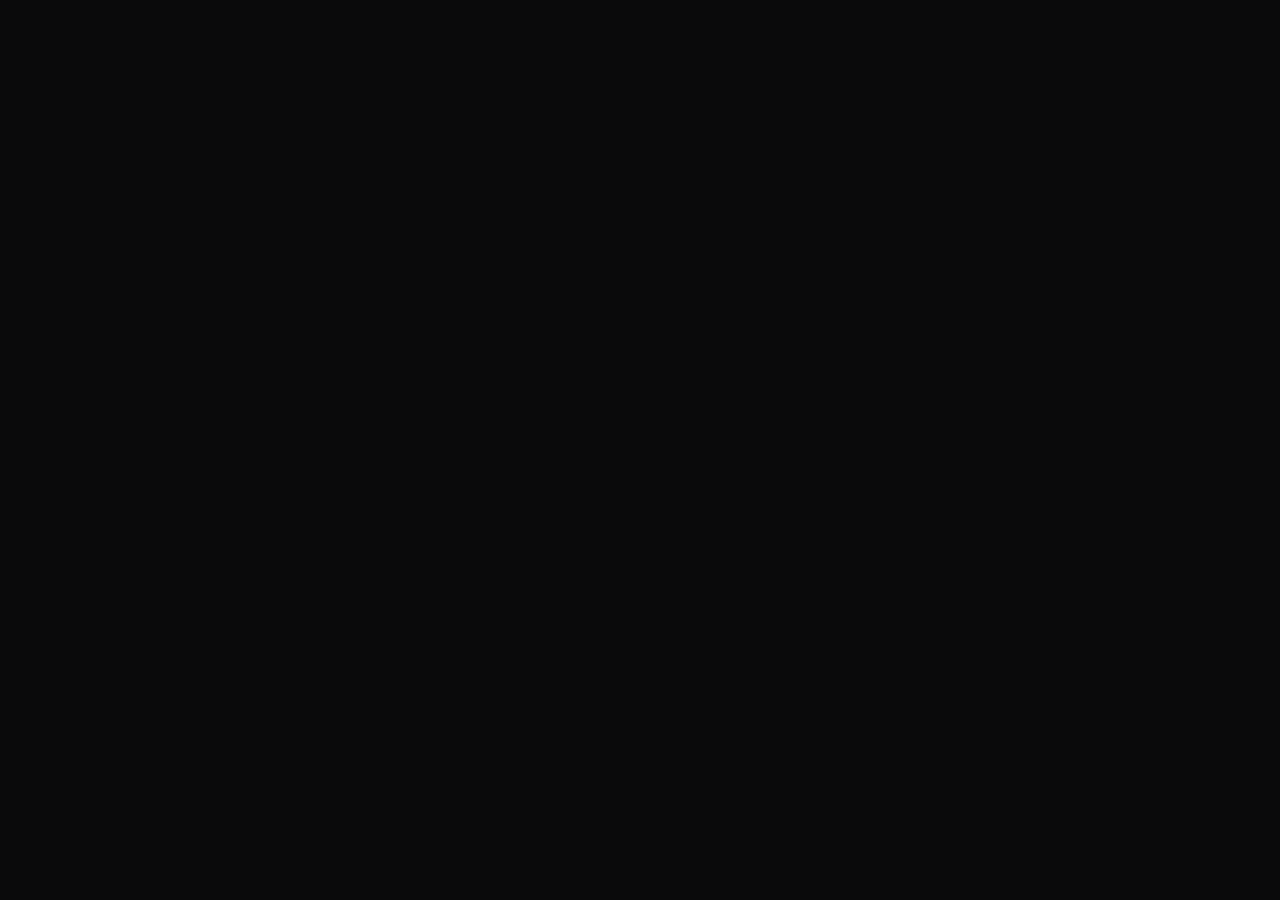
==== adshot/index.html @ f98ae3dd "Rename main entry to index" ====
<!DOCTYPE html>
<html lang="zh-CN">
<head>
<meta charset="UTF-8" />
<meta name="viewport" content="width=device-width, initial-scale=1.0" />
<title>投流素材工厂 · AdShot</title>
<link rel="stylesheet" href="styles.css" />
</head>
<body>
<template id="__bundler_thumbnail" data-bg-color="#0a0a0b">
  <svg viewBox="0 0 1200 800" xmlns="http://www.w3.org/2000/svg">
    <defs>
      <linearGradient id="g" x1="0" y1="0" x2="1" y2="1">
        <stop offset="0%" stop-color="#5b8cff"/>
        <stop offset="100%" stop-color="#7aa3ff"/>
      </linearGradient>
    </defs>
    <rect x="480" y="280" width="240" height="240" rx="48" fill="url(#g)"/>
    <path d="M560 380 L600 460 L640 380 L640 460 M660 380 L660 460 M660 380 L700 380" stroke="#fff" stroke-width="14" fill="none" stroke-linecap="round" stroke-linejoin="round"/>
  </svg>
</template>
<div id="root"></div>
<script src="https://unpkg.com/react@18.3.1/umd/react.development.js" integrity="sha384-hD6/rw4ppMLGNu3tX5cjIb+uRZ7UkRJ6BPkLpg4hAu/6onKUg4lLsHAs9EBPT82L" crossorigin="anonymous"></script>
<script src="https://unpkg.com/react-dom@18.3.1/umd/react-dom.production.min.js"></script>
<script src="https://cdn.jsdelivr.net/npm/@babel/standalone@7.29.0/babel.min.js"></script>
<script type="text/babel" src="backend.jsx"></script>
<script type="text/babel" src="tweaks-panel.jsx"></script>
<script type="text/babel" src="icons.jsx"></script>
<script type="text/babel" src="shell.jsx"></script>
<script type="text/babel" src="home.jsx"></script>
<script type="text/babel" src="generate.jsx"></script>
<script type="text/babel" src="library.jsx"></script>
<script type="text/babel" src="data.jsx"></script>
<script type="text/babel" src="products.jsx"></script>
<script type="text/babel" src="templates.jsx"></script>
<script type="text/babel" src="account.jsx"></script>
<script type="text/babel" src="auth.jsx"></script>
<script type="text/babel" src="admin.jsx"></script>
<script type="text/babel" src="app.jsx"></script>
</body>
</html>
---- adshot/styles.css ----
/* ========== 设计令牌 - 深色工作台 (Linear/Vercel 风) ========== */
:root {
  /* 中性灰阶 */
  --bg-0: #0a0a0b;
  --bg-1: #0f0f11;
  --bg-2: #16161a;
  --bg-3: #1c1c21;
  --bg-4: #232329;
  --bg-5: #2a2a31;
  --border-subtle: rgba(255, 255, 255, 0.06);
  --border: rgba(255, 255, 255, 0.09);
  --border-strong: rgba(255, 255, 255, 0.16);

  --text-0: #f5f5f7;
  --text-1: #e1e1e6;
  --text-2: #a1a1aa;
  --text-3: #71717a;
  --text-4: #52525b;

  /* 品牌色 - 默认蓝 (可被 tweaks 覆写) */
  --brand: #5b8cff;
  --brand-hover: #7aa3ff;
  --brand-soft: rgba(91, 140, 255, 0.12);
  --brand-border: rgba(91, 140, 255, 0.3);
  --brand-text: #b8cfff;

  /* 语义色 */
  --success: #22c55e;
  --success-soft: rgba(34, 197, 94, 0.12);
  --warning: #f59e0b;
  --warning-soft: rgba(245, 158, 11, 0.12);
  --danger: #ef4444;
  --danger-soft: rgba(239, 68, 68, 0.12);
  --info: #06b6d4;
  --info-soft: rgba(6, 182, 212, 0.12);

  /* 数据涨跌 */
  --up: #22c55e;
  --down: #f87171;

  /* 圆角 */
  --r-sm: 4px;
  --r-md: 6px;
  --r-lg: 8px;
  --r-xl: 12px;
  --r-2xl: 16px;

  /* 阴影 */
  --shadow-sm: 0 1px 2px rgba(0, 0, 0, 0.3);
  --shadow-md: 0 4px 12px rgba(0, 0, 0, 0.4);
  --shadow-lg: 0 12px 32px rgba(0, 0, 0, 0.5);

  /* 字体 */
  --font-sans: "SF Pro Text", -apple-system, BlinkMacSystemFont, "PingFang SC",
    "Microsoft YaHei", "Helvetica Neue", system-ui, sans-serif;
  --font-mono: "SF Mono", "JetBrains Mono", "Menlo", monospace;
}

/* 主题色变体 */
[data-theme="green"] {
  --brand: #10b981;
  --brand-hover: #34d399;
  --brand-soft: rgba(16, 185, 129, 0.12);
  --brand-border: rgba(16, 185, 129, 0.3);
  --brand-text: #6ee7b7;
}
[data-theme="violet"] {
  --brand: #8b5cf6;
  --brand-hover: #a78bfa;
  --brand-soft: rgba(139, 92, 246, 0.12);
  --brand-border: rgba(139, 92, 246, 0.3);
  --brand-text: #c4b5fd;
}

* {
  box-sizing: border-box;
}

html,
body {
  margin: 0;
  padding: 0;
  background: var(--bg-0);
  color: var(--text-1);
  font-family: var(--font-sans);
  font-size: 13px;
  line-height: 1.5;
  -webkit-font-smoothing: antialiased;
  -moz-osx-font-smoothing: grayscale;
  font-feature-settings: "tnum" 1, "ss01" 1;
}

#root {
  min-height: 100vh;
}

button {
  font-family: inherit;
  cursor: pointer;
  border: none;
  background: none;
  color: inherit;
  padding: 0;
}

input,
textarea,
select {
  font-family: inherit;
  color: inherit;
}

input:focus,
textarea:focus,
select:focus {
  outline: none;
}

/* ========== 通用工具类 ========== */

/* 滚动条 */
.scroll::-webkit-scrollbar {
  width: 8px;
  height: 8px;
}
.scroll::-webkit-scrollbar-track {
  background: transparent;
}
.scroll::-webkit-scrollbar-thumb {
  background: rgba(255, 255, 255, 0.08);
  border-radius: 4px;
}
.scroll::-webkit-scrollbar-thumb:hover {
  background: rgba(255, 255, 255, 0.16);
}

/* 应用整体布局 */
.app {
  display: grid;
  grid-template-columns: var(--sidebar-w, 232px) 1fr;
  min-height: 100vh;
  transition: grid-template-columns 0.18s ease;
}
.app[data-collapsed="true"] {
  --sidebar-w: 56px;
}

/* ========== 侧边栏 ========== */
.sidebar {
  background: var(--bg-1);
  border-right: 1px solid var(--border-subtle);
  display: flex;
  flex-direction: column;
  height: 100vh;
  position: sticky;
  top: 0;
  overflow: hidden;
}
.sidebar-head {
  display: flex;
  align-items: center;
  gap: 10px;
  padding: 14px 16px 14px;
  height: 56px;
}
.sidebar-logo {
  width: 28px;
  height: 28px;
  border-radius: 7px;
  background: linear-gradient(135deg, var(--brand) 0%, var(--brand-hover) 100%);
  display: grid;
  place-items: center;
  font-weight: 700;
  font-size: 13px;
  color: white;
  flex-shrink: 0;
  box-shadow: 0 0 0 1px var(--brand-border), 0 4px 12px rgba(0, 0, 0, 0.3);
}
.sidebar-name {
  font-weight: 600;
  font-size: 13px;
  color: var(--text-0);
  letter-spacing: -0.01em;
  white-space: nowrap;
}
.sidebar-name-sub {
  font-size: 10px;
  color: var(--text-3);
  letter-spacing: 0.04em;
  text-transform: uppercase;
}
.sidebar-section {
  padding: 6px 8px;
}
.sidebar-section-title {
  font-size: 10px;
  font-weight: 600;
  letter-spacing: 0.06em;
  text-transform: uppercase;
  color: var(--text-3);
  padding: 8px 10px 6px;
}
.nav-item {
  display: flex;
  align-items: center;
  gap: 10px;
  padding: 7px 10px;
  border-radius: var(--r-md);
  color: var(--text-2);
  font-size: 13px;
  cursor: pointer;
  transition: background 0.12s, color 0.12s;
  position: relative;
  white-space: nowrap;
  user-select: none;
}
.nav-item:hover {
  background: var(--bg-3);
  color: var(--text-1);
}
.nav-item[data-active="true"] {
  background: var(--bg-3);
  color: var(--text-0);
  font-weight: 500;
}
.nav-item[data-active="true"]::before {
  content: "";
  position: absolute;
  left: -8px;
  top: 50%;
  transform: translateY(-50%);
  width: 2px;
  height: 16px;
  background: var(--brand);
  border-radius: 0 2px 2px 0;
}
.nav-item .ico {
  width: 16px;
  height: 16px;
  flex-shrink: 0;
  color: var(--text-3);
}
.nav-item[data-active="true"] .ico {
  color: var(--brand);
}
.nav-badge {
  margin-left: auto;
  font-size: 10px;
  background: var(--bg-4);
  color: var(--text-2);
  padding: 2px 6px;
  border-radius: 10px;
  font-weight: 500;
}
.nav-badge[data-tone="warning"] {
  background: var(--warning-soft);
  color: var(--warning);
}
.nav-badge[data-tone="brand"] {
  background: var(--brand-soft);
  color: var(--brand-text);
}

.sidebar-foot {
  margin-top: auto;
  border-top: 1px solid var(--border-subtle);
  padding: 12px;
}

/* Credits 卡片 */
.credits-card {
  background: var(--bg-2);
  border: 1px solid var(--border-subtle);
  border-radius: var(--r-lg);
  padding: 12px;
}
.credits-row {
  display: flex;
  align-items: baseline;
  justify-content: space-between;
  margin-bottom: 8px;
}
.credits-label {
  font-size: 11px;
  color: var(--text-3);
}
.credits-value {
  font-size: 15px;
  font-weight: 600;
  color: var(--text-0);
  font-variant-numeric: tabular-nums;
}
.credits-bar {
  height: 4px;
  background: var(--bg-4);
  border-radius: 2px;
  overflow: hidden;
  margin-bottom: 10px;
}
.credits-bar-fill {
  height: 100%;
  background: linear-gradient(90deg, var(--brand) 0%, var(--brand-hover) 100%);
  border-radius: 2px;
  transition: width 0.4s ease;
}
.credits-upgrade {
  width: 100%;
  font-size: 11px;
  padding: 6px;
  border-radius: var(--r-sm);
  background: var(--brand-soft);
  color: var(--brand-text);
  border: 1px solid var(--brand-border);
  font-weight: 500;
  transition: background 0.12s;
}
.credits-upgrade:hover {
  background: var(--brand);
  color: white;
}

.user-row {
  display: flex;
  align-items: center;
  gap: 10px;
  padding: 8px 4px 0;
  margin-top: 10px;
  border-top: 1px solid var(--border-subtle);
  padding-top: 12px;
}
.avatar {
  width: 26px;
  height: 26px;
  border-radius: 50%;
  background: linear-gradient(135deg, #f59e0b, #ef4444);
  display: grid;
  place-items: center;
  font-size: 11px;
  font-weight: 600;
  color: white;
  flex-shrink: 0;
}
.user-info {
  flex: 1;
  min-width: 0;
}
.user-name {
  font-size: 12px;
  color: var(--text-1);
  font-weight: 500;
  overflow: hidden;
  text-overflow: ellipsis;
  white-space: nowrap;
}
.user-plan {
  font-size: 10px;
  color: var(--text-3);
}

/* ========== 主内容区 ========== */
.main {
  background: var(--bg-0);
  min-width: 0;
  display: flex;
  flex-direction: column;
}
.topbar {
  height: 56px;
  border-bottom: 1px solid var(--border-subtle);
  display: flex;
  align-items: center;
  padding: 0 24px;
  gap: 16px;
  background: var(--bg-0);
  position: sticky;
  top: 0;
  z-index: 10;
  backdrop-filter: blur(8px);
}
.topbar-title {
  font-size: 14px;
  font-weight: 600;
  color: var(--text-0);
  letter-spacing: -0.01em;
}
.topbar-crumb {
  font-size: 13px;
  color: var(--text-3);
  display: flex;
  align-items: center;
  gap: 6px;
}
.topbar-actions {
  margin-left: auto;
  display: flex;
  align-items: center;
  gap: 8px;
}

.icon-btn {
  width: 32px;
  height: 32px;
  border-radius: var(--r-md);
  display: grid;
  place-items: center;
  color: var(--text-2);
  transition: all 0.12s;
  position: relative;
}
.icon-btn:hover {
  background: var(--bg-3);
  color: var(--text-0);
}
.icon-btn .dot {
  position: absolute;
  top: 7px;
  right: 7px;
  width: 6px;
  height: 6px;
  background: var(--danger);
  border-radius: 50%;
  border: 2px solid var(--bg-0);
}

.page {
  flex: 1;
  padding: 28px 32px 64px;
  max-width: 1480px;
  width: 100%;
  margin: 0 auto;
}

/* ========== 通用按钮 ========== */
.btn {
  display: inline-flex;
  align-items: center;
  justify-content: center;
  gap: 6px;
  padding: 7px 12px;
  border-radius: var(--r-md);
  font-size: 13px;
  font-weight: 500;
  background: var(--bg-3);
  color: var(--text-1);
  border: 1px solid var(--border);
  transition: all 0.12s;
  white-space: nowrap;
}
.btn:hover {
  background: var(--bg-4);
  color: var(--text-0);
  border-color: var(--border-strong);
}
.btn[data-variant="primary"] {
  background: var(--brand);
  color: white;
  border-color: var(--brand);
}
.btn[data-variant="primary"]:hover {
  background: var(--brand-hover);
  border-color: var(--brand-hover);
}
.btn[data-variant="ghost"] {
  background: transparent;
  border-color: transparent;
  color: var(--text-2);
}
.btn[data-variant="ghost"]:hover {
  background: var(--bg-3);
  color: var(--text-0);
}
.btn[data-variant="danger"] {
  background: transparent;
  color: var(--danger);
  border-color: rgba(239, 68, 68, 0.3);
}
.btn[data-variant="danger"]:hover {
  background: var(--danger-soft);
}
.btn[data-size="sm"] {
  padding: 4px 8px;
  font-size: 12px;
}
.btn[data-size="lg"] {
  padding: 10px 18px;
  font-size: 14px;
}
.btn[disabled] {
  opacity: 0.4;
  cursor: not-allowed;
}

/* 卡片 */
.card {
  background: var(--bg-1);
  border: 1px solid var(--border-subtle);
  border-radius: var(--r-xl);
  padding: 20px;
}
.card-title {
  font-size: 13px;
  font-weight: 600;
  color: var(--text-0);
  letter-spacing: -0.01em;
}
.card-sub {
  font-size: 12px;
  color: var(--text-3);
  margin-top: 2px;
}

/* 标签 / 徽章 */
.chip {
  display: inline-flex;
  align-items: center;
  gap: 4px;
  font-size: 11px;
  padding: 2px 7px;
  border-radius: 4px;
  background: var(--bg-3);
  color: var(--text-2);
  border: 1px solid var(--border-subtle);
  font-weight: 500;
  white-space: nowrap;
}
.chip[data-tone="success"] {
  background: var(--success-soft);
  color: var(--success);
  border-color: rgba(34, 197, 94, 0.2);
}
.chip[data-tone="warning"] {
  background: var(--warning-soft);
  color: var(--warning);
  border-color: rgba(245, 158, 11, 0.2);
}
.chip[data-tone="danger"] {
  background: var(--danger-soft);
  color: var(--danger);
  border-color: rgba(239, 68, 68, 0.2);
}
.chip[data-tone="brand"] {
  background: var(--brand-soft);
  color: var(--brand-text);
  border-color: var(--brand-border);
}
.chip[data-tone="info"] {
  background: var(--info-soft);
  color: var(--info);
  border-color: rgba(6, 182, 212, 0.2);
}

/* delta */
.delta {
  display: inline-flex;
  align-items: center;
  gap: 2px;
  font-size: 12px;
  font-weight: 500;
  font-variant-numeric: tabular-nums;
}
.delta[data-dir="up"] {
  color: var(--up);
}
.delta[data-dir="down"] {
  color: var(--down);
}
.delta[data-dir="flat"] {
  color: var(--text-3);
}

/* 输入框 */
.input {
  width: 100%;
  background: var(--bg-2);
  border: 1px solid var(--border);
  border-radius: var(--r-md);
  padding: 8px 12px;
  font-size: 13px;
  color: var(--text-0);
  transition: border-color 0.12s, background 0.12s;
}
.input:focus {
  border-color: var(--brand);
  background: var(--bg-3);
}
.input::placeholder {
  color: var(--text-4);
}

/* 网格 */
.grid {
  display: grid;
  gap: 16px;
}

/* 动画 */
@keyframes pulse {
  0%, 100% { opacity: 1; }
  50% { opacity: 0.4; }
}
@keyframes spin {
  to { transform: rotate(360deg); }
}
@keyframes fadeIn {
  from { opacity: 0; transform: translateY(4px); }
  to { opacity: 1; transform: translateY(0); }
}
@keyframes shimmer {
  0% { background-position: -1000px 0; }
  100% { background-position: 1000px 0; }
}
.spin {
  animation: spin 1s linear infinite;
}
.fade-in {
  animation: fadeIn 0.24s ease;
}

/* 分隔 */
.hr {
  height: 1px;
  background: var(--border-subtle);
  border: none;
  margin: 0;
}

/* 工具行 */
.row {
  display: flex;
  align-items: center;
}
.gap-4 { gap: 4px; }
.gap-6 { gap: 6px; }
.gap-8 { gap: 8px; }
.gap-12 { gap: 12px; }
.gap-16 { gap: 16px; }
.gap-20 { gap: 20px; }
.mt-8 { margin-top: 8px; }
.mt-12 { margin-top: 12px; }
.mt-16 { margin-top: 16px; }
.mt-20 { margin-top: 20px; }
.mt-24 { margin-top: 24px; }
.mb-8 { margin-bottom: 8px; }
.mb-12 { margin-bottom: 12px; }
.mb-16 { margin-bottom: 16px; }
.mb-24 { margin-bottom: 24px; }

.text-mono { font-family: var(--font-mono); font-feature-settings: "tnum" 1; }
.muted { color: var(--text-3); }
.subtle { color: var(--text-2); }

/* 页面级标题 */
.h1 {
  font-size: 22px;
  font-weight: 600;
  color: var(--text-0);
  letter-spacing: -0.02em;
  line-height: 1.2;
}
.h2 {
  font-size: 16px;
  font-weight: 600;
  color: var(--text-0);
  letter-spacing: -0.01em;
}
.h3 {
  font-size: 14px;
  font-weight: 600;
  color: var(--text-0);
}
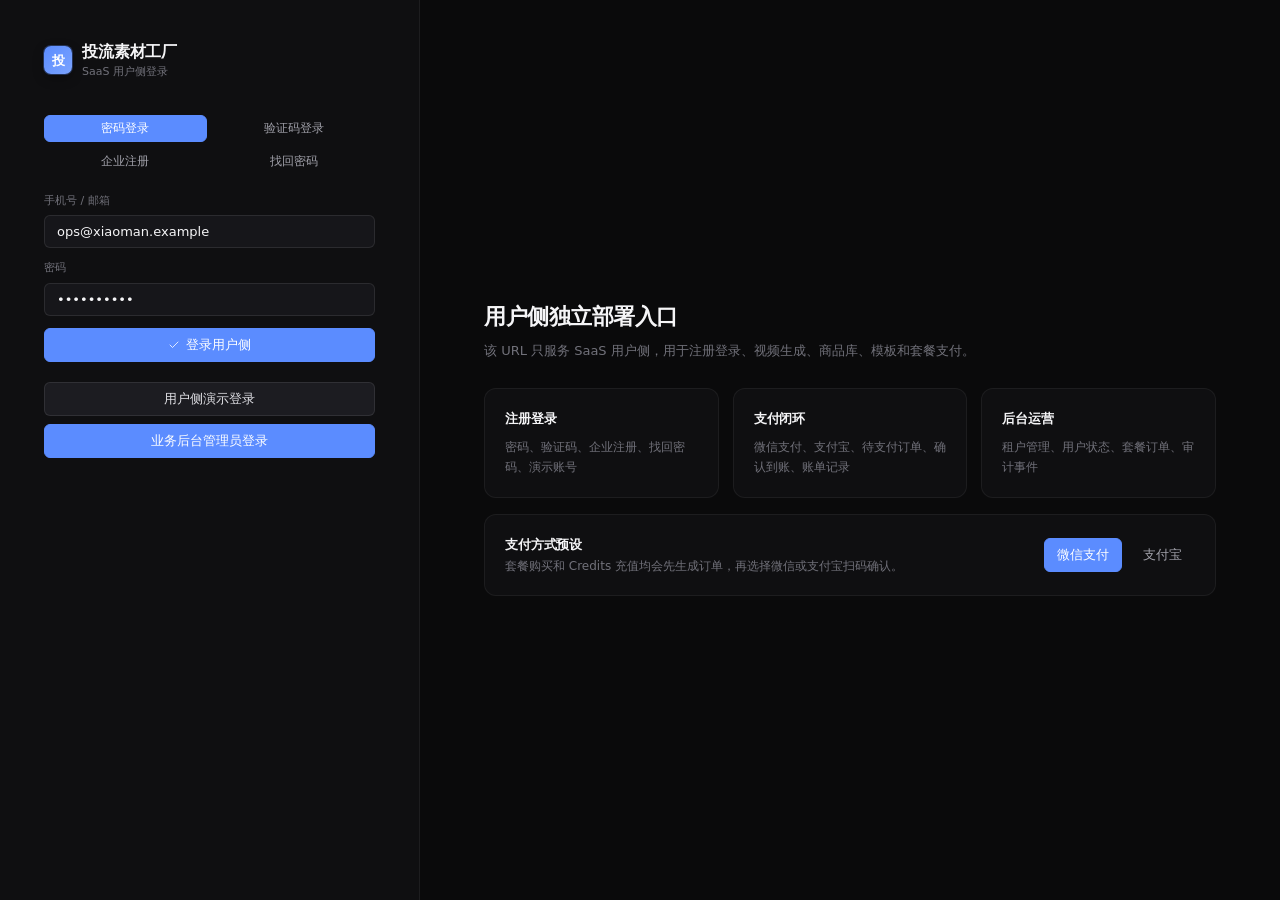
==== commit 3e4cbe50: "Make standalone bundle the index entry" ====
--- a/adshot/index.html
+++ b/adshot/index.html
@@ -1,41 +1,185 @@
 <!DOCTYPE html>
-<html lang="zh-CN">
+<html>
 <head>
-<meta charset="UTF-8" />
-<meta name="viewport" content="width=device-width, initial-scale=1.0" />
-<title>投流素材工厂 · AdShot</title>
-<link rel="stylesheet" href="styles.css" />
+  <meta charset="utf-8">
+  <title>投流素材工厂 · AdShot</title>
+  <style>
+    * { margin: 0; padding: 0; box-sizing: border-box; }
+    body { background: #0a0a0b; display: flex; align-items: center; justify-content: center; min-height: 100vh; font-family: -apple-system, BlinkMacSystemFont, sans-serif; }
+    #__bundler_loading { position: fixed; bottom: 20px; right: 20px; font: 13px/1.4 -apple-system, BlinkMacSystemFont, sans-serif; color: #666; background: #fff; padding: 8px 14px; border-radius: 8px; box-shadow: 0 1px 4px rgba(0,0,0,0.12); z-index: 10000; }
+    #__bundler_thumbnail { position: fixed; inset: 0; width: 100%; height: 100%; display: flex; align-items: center; justify-content: center; background: #0a0a0b; z-index: 9999; }
+    #__bundler_thumbnail svg { width: 100%; height: 100%; object-fit: contain; }
+    #__bundler_placeholder { color: #999; font-size: 14px; }
+  </style>
+  <noscript>
+    <style>#__bundler_loading { display: none; }</style>
+    <div style="position:fixed;bottom:12px;left:12px;font:13px/1.4 -apple-system,BlinkMacSystemFont,sans-serif;color:#999;background:rgba(255,255,255,0.9);padding:6px 12px;border-radius:6px;box-shadow:0 1px 4px rgba(0,0,0,0.08);z-index:10000;">
+      This page requires JavaScript to display.
+    </div>
+  </noscript>
 </head>
 <body>
-<template id="__bundler_thumbnail" data-bg-color="#0a0a0b">
+  <div id="__bundler_thumbnail">
   <svg viewBox="0 0 1200 800" xmlns="http://www.w3.org/2000/svg">
     <defs>
       <linearGradient id="g" x1="0" y1="0" x2="1" y2="1">
-        <stop offset="0%" stop-color="#5b8cff"/>
-        <stop offset="100%" stop-color="#7aa3ff"/>
+        <stop offset="0%" stop-color="#5b8cff"></stop>
+        <stop offset="100%" stop-color="#7aa3ff"></stop>
       </linearGradient>
     </defs>
-    <rect x="480" y="280" width="240" height="240" rx="48" fill="url(#g)"/>
-    <path d="M560 380 L600 460 L640 380 L640 460 M660 380 L660 460 M660 380 L700 380" stroke="#fff" stroke-width="14" fill="none" stroke-linecap="round" stroke-linejoin="round"/>
+    <rect x="480" y="280" width="240" height="240" rx="48" fill="url(#g)"></rect>
+    <path d="M560 380 L600 460 L640 380 L640 460 M660 380 L660 460 M660 380 L700 380" stroke="#fff" stroke-width="14" fill="none" stroke-linecap="round" stroke-linejoin="round"></path>
   </svg>
-</template>
-<div id="root"></div>
-<script src="https://unpkg.com/react@18.3.1/umd/react.development.js" integrity="sha384-hD6/rw4ppMLGNu3tX5cjIb+uRZ7UkRJ6BPkLpg4hAu/6onKUg4lLsHAs9EBPT82L" crossorigin="anonymous"></script>
-<script src="https://unpkg.com/react-dom@18.3.1/umd/react-dom.production.min.js"></script>
-<script src="https://cdn.jsdelivr.net/npm/@babel/standalone@7.29.0/babel.min.js"></script>
-<script type="text/babel" src="backend.jsx"></script>
-<script type="text/babel" src="tweaks-panel.jsx"></script>
-<script type="text/babel" src="icons.jsx"></script>
-<script type="text/babel" src="shell.jsx"></script>
-<script type="text/babel" src="home.jsx"></script>
-<script type="text/babel" src="generate.jsx"></script>
-<script type="text/babel" src="library.jsx"></script>
-<script type="text/babel" src="data.jsx"></script>
-<script type="text/babel" src="products.jsx"></script>
-<script type="text/babel" src="templates.jsx"></script>
-<script type="text/babel" src="account.jsx"></script>
-<script type="text/babel" src="auth.jsx"></script>
-<script type="text/babel" src="admin.jsx"></script>
-<script type="text/babel" src="app.jsx"></script>
+</div>
+  <div id="__bundler_loading">Unpacking...</div>
+
+  <script>
+    
+document.addEventListener('DOMContentLoaded', async function() {
+  const loading = document.getElementById('__bundler_loading');
+  function setStatus(msg) { if (loading) loading.textContent = msg; }
+
+  // Error sink persists across replaceWith since it's on window, not the DOM.
+  window.addEventListener('error', function(e) {
+    var p = document.body || document.documentElement;
+    var d = document.getElementById('__bundler_err') || p.appendChild(document.createElement('div'));
+    d.id = '__bundler_err';
+    d.style.cssText = 'position:fixed;bottom:12px;left:12px;right:12px;font:12px/1.4 ui-monospace,monospace;background:#2a1215;color:#ff8a80;padding:10px 14px;border-radius:8px;border:1px solid #5c2b2e;z-index:99999;white-space:pre-wrap;max-height:40vh;overflow:auto';
+    d.textContent = (d.textContent ? d.textContent + String.fromCharCode(10) : '') +
+      '[bundle] ' + (e.message || e.type) +
+      (e.filename ? ' (' + e.filename.slice(0, 60) + ':' + e.lineno + ')' : '');
+  }, true);
+
+  try {
+    const manifestEl = document.querySelector('script[type="__bundler/manifest"]');
+    const templateEl = document.querySelector('script[type="__bundler/template"]');
+    if (!manifestEl || !templateEl) {
+      setStatus('Error: missing bundle data');
+      console.error('[bundler] Missing script tags — manifestEl:', !!manifestEl, 'templateEl:', !!templateEl);
+      return;
+    }
+
+    const manifest = JSON.parse(manifestEl.textContent);
+    let template = JSON.parse(templateEl.textContent);
+
+    const uuids = Object.keys(manifest);
+    setStatus('Unpacking ' + uuids.length + ' assets...');
+
+    const blobUrls = {};
+    await Promise.all(uuids.map(async (uuid) => {
+      const entry = manifest[uuid];
+      try {
+        const binaryStr = atob(entry.data);
+        const bytes = new Uint8Array(binaryStr.length);
+        for (let i = 0; i < binaryStr.length; i++) bytes[i] = binaryStr.charCodeAt(i);
+
+        let finalBytes = bytes;
+        if (entry.compressed) {
+          if (typeof DecompressionStream !== 'undefined') {
+            const ds = new DecompressionStream('gzip');
+            const writer = ds.writable.getWriter();
+            const reader = ds.readable.getReader();
+            writer.write(bytes);
+            writer.close();
+            const chunks = [];
+            let totalLen = 0;
+            while (true) {
+              const { done, value } = await reader.read();
+              if (done) break;
+              chunks.push(value);
+              totalLen += value.length;
+            }
+            finalBytes = new Uint8Array(totalLen);
+            let offset = 0;
+            for (const chunk of chunks) { finalBytes.set(chunk, offset); offset += chunk.length; }
+          } else {
+            console.warn('DecompressionStream not available, asset ' + uuid + ' may not render');
+          }
+        }
+
+        blobUrls[uuid] = URL.createObjectURL(new Blob([finalBytes], { type: entry.mime }));
+      } catch (err) {
+        console.error('Failed to decode asset ' + uuid + ':', err);
+        blobUrls[uuid] = URL.createObjectURL(new Blob([], { type: entry.mime }));
+      }
+    }));
+
+    const extResEl = document.querySelector('script[type="__bundler/ext_resources"]');
+    const extResources = extResEl ? JSON.parse(extResEl.textContent) : [];
+    const resourceMap = {};
+    for (const entry of extResources) {
+      if (blobUrls[entry.uuid]) resourceMap[entry.id] = blobUrls[entry.uuid];
+    }
+
+    setStatus('Rendering...');
+    for (const uuid of uuids) template = template.split(uuid).join(blobUrls[uuid]);
+
+    // Strip integrity + crossorigin — blob URLs from a file:// document inherit
+    // a null origin, so crossorigin forces a CORS fetch that SRI then rejects.
+    // The manifest bytes are ours; SRI protects against CDN compromise, not this.
+    template = template.replace(/\s+integrity="[^"]*"/gi, '').replace(/\s+crossorigin="[^"]*"/gi, '');
+
+    const resourceScript = '<script>window.__resources = ' +
+      JSON.stringify(resourceMap).split('</' + 'script>').join('<\\/' + 'script>') +
+      ';</' + 'script>';
+    // Inject after <head> so the DOCTYPE stays first; prepending the script
+    // would push the parser into quirks mode. DOMParser always emits a <head>
+    // (synthesizing one if the source HTML omitted it) but may carry
+    // attributes through, so match the full opening tag. slice() rather than
+    // replace() keeps us clear of $-pattern substitution in resourceScript.
+    const headOpen = template.match(/<head[^>]*>/i);
+    if (headOpen) {
+      const i = headOpen.index + headOpen[0].length;
+      template = template.slice(0, i) + resourceScript + template.slice(i);
+    }
+
+    // Parse the template and swap the root element. Scripts inserted via
+    // DOMParser/replaceWith are inert per spec — re-create each with
+    // createElement so they execute, awaiting onload for src scripts to
+    // preserve ordering (React before ReactDOM before Babel before text/babel).
+    const doc = new DOMParser().parseFromString(template, 'text/html');
+    document.documentElement.replaceWith(doc.documentElement);
+    const dead = Array.from(document.scripts);
+    for (const old of dead) {
+      const s = document.createElement('script');
+      for (const a of old.attributes) s.setAttribute(a.name, a.value);
+      s.textContent = old.textContent;
+      // text/babel scripts with a src: fetch and inline. transformScriptTags
+      // does XHR against the src, but blob:null/ from a file:// origin is
+      // silently dropped. Inlining makes it a plain inline babel script,
+      // which transformScriptTags handles unconditionally.
+      if ((s.type === 'text/babel' || s.type === 'text/jsx') && s.src) {
+        const r = await fetch(s.src);
+        s.textContent = await r.text();
+        s.removeAttribute('src');
+      }
+      const p = s.src ? new Promise(function(r) { s.onload = s.onerror = r; }) : null;
+      old.replaceWith(s);
+      if (p) await p;
+    }
+    // Babel standalone auto-transforms type=text/babel on DOMContentLoaded,
+    // which fired before we swapped the document. Trigger manually if present.
+    if (window.Babel && typeof window.Babel.transformScriptTags === 'function') {
+      window.Babel.transformScriptTags();
+    }
+  } catch (err) {
+    setStatus('Error unpacking: ' + err.message);
+    console.error('Bundle unpack error:', err);
+  }
+});
+
+  </script>
+
+  <script type="__bundler/manifest">
+{"d0f30dd1-be26-4618-8ed0-c70e0f1626b8":{"mime":"text/javascript","compressed":true,"data":"H4sIAAAAAAAACuy9eXvbRpYv/L8/RcW3Y5I2BcXO9CxSKxlFlrs18XYlOZm+bl+pSBRJRCDARoGS2Ym/+33OUisKlOw4PT3vO36e7ohAodZTp06d5Xd2Hz68Jx6Kfy+Lqaq0EqdKTlt40sAfWa6uVVmvlqpqs5/[base64]/gLfR5VlQqH4hvTV1D/n4k9lydVIyqNL3ASulFJpe5+JZ/DN8OuIrBO6+HUBv3WxwI/uOXX4RW5cwW4wIZLqI4ED9/GI32730YwoSMhTcBtpM/i8FaK6Hbppi2g/1794S4lg1RwQ+q0VD6QAwe/2v2dfaY3u/[base64]/er0/PB5/2cwx7KMv3p2evjH7c3NGjlPtXd2fnpydH7x4tXT4/6PaSkvlnWuOv09ffXs5Pnx6ZYeNzUsVpP48oeTp7d8eQ0rGn959Orl+fF/bhnstK5a9b4z1mevTn88PH16cXr8bMtE1c2NbPKLRs06c/Xm7DWwii0TtdYrYDK9Xz4/OdvSb/P5RVnoTu9fHL941f/pUi3r+Ivnh//nz/1flPJvm/iLV8+enR2dHh+/7P+sns30tFGqct++OPzzd8cXJ+fHp4fnr04vzv784rtXz93HRasa2daNKf7s8M1/JkoP/v3fTckBFLWcZa7aE37xrBou5Wai8PekVMRlhShmInyBfLFal8jPDJsNCnzh8WJTjRCNatdNhV/u46MP9/A/0G/3fVs34qBn2A8ehA29TRZ7B/0Ky6Wm5d3+PTu+ziiwFwH774wjKBwMKBooPt2Fc1uIh+J7pVZatI2cXtHZp8R03TSqgkNRr2Q7Xagmw7K7Pnc/okJPbRk4L7A5rhoq//eialVTydI+gJGJn6mGermqK1W1H/jtLv6XW9/D/kJ39+/a3wl0ZKDhdJgV83UjkaT0eroQUotFfSPKupoLWYn1Kpetogr1ol6XuaD9mItZ3cASFK2olMrhEOof/HfQ4BG2ZkffNrLSBbQcjSD++HDa/u+1Wiv7ZTDwMU3lrnjDJ1KjVk2dr6dKTNRCXhd1A8O/xDGr/A0OSF+CUFOquZxuQNJQGVGUxo4W1fw5vtoTM1lqRU3kRX4GNaxLRW+pKi7zUfNf31SGVKjsefwSRDb8wiy9uFnUZgXqm0rIauNeQlnZCtnwSnFV5UZMFBz4IAW0zXraqrx/jV5hu78pbdomn6rJes7tPmvkEtf2g+GF/PHx+7aRZ62cXpkiZmNaLqhVXGqo4U+z583O760RSxsewDuePkr3M+u2KA5cf8LWXft36wH1ASYL6BlLiWK5IpmI9mhRAW9WuZhsAopqFIj1QFT3tvV+rsxqU+1mSm/5Bgsf5rmq8vUyGK8bKiyc5koHAxzBYZ4DD1EwZtHWKzHDMd8s4FIBL2hkQOtEp9eyLGBP5fe4UmDx6ZkbeXNLzT466JlkO7nQp6cKdn2rSGZWbkLNDO7olZoWs2IaTf29e95A4ZU4uOMs7/ujgS+TfYcXwxGcgIOBI4fw5PKp1R1Qu2Lnc/4zG1VVcAKfTeuVOnx9AqsOfA4X9vj9SjUFTk0pjhoF83l8DUv5J1nlpRKHr0+yoJojOV0ovh7YqoIS5/Y4OG/kFKjBb/FlLa4q4HuT9VyPxWRtTp2VamZ1s5QVXEGVbotqHg6AePWfCqDecBD4Wot1pVv460Je10UOd+dnsizhFiRmSrbrBi/Az4qJami2dbuezTJxUrVAMnjmUFNED2JaN0os1XKiGryaLeG3krooNyIHYhGazhHoK9ZYaL1WGpp5evyDmKyLMtdZOAykstTMnOMBc7Mopgvq5FCPTAOKqVrc1M1VFnDgM7zwnTBn15bvp0WWvZ7n48433km/1/ei+xWePXvdR/bk8DoX9TzrPVDSL/ZvqakrdKQe+7tvshFTWZpruNKw+O2izjW8keI7OVGlWJXreVFl+AV9dlKJ16evnoohyFGVWMnplZwrLW6KdlGvWyGnU6WxUiIrcwrrEV/x24XawJkvSjVrQXCzD4pKt0rmuOKWV9/IphriXmnj49GxIxDqhkAkFyVuF9nM17BndVaqat4uxvAEqAXUD4dNIzdDLPmNeCy+pY92xGOxJ74ajcXFldqIA/F4n/76A76nH48e+UxQYK1vsdSOePzObxifvtu3ZS1PFGLVFFX7o2yqopoPBzC+wVjQCKmfo+hcvUf/s1OimqZuPm5Ontx9Up54s/IkmpYnbl6e8MQ84Z+9U/MkPTdP7jI5ONK7zI4/PUEVJSgoowqMrMiaqelCVnNUMIEyqqznxXQsNvVaLFGHeSOrFsgZVFHmO7pfoIBal+rHol3gkflUXWc3NzfZTxro+kaVZRYszlZB8iO4xL5XnxFe7igGDUfBuU5f4/15MAqJZylbOOAHX+qBWymmGPgPaGamsh2+xTrejQJ5RemyqNqdvNBwCuxU6j2o1ypFauMdwxR2tZypHVBJVfOdaa2aaSyyQEswv8+oQ9z0Uq48bWXRqqXfeRY7zrBaems7N8LT50g2arYu98TpS+/WkSu4IWpRV0QKq0bNivemN2FPsnWlF8WsHQ6Y0vbEQDzieaNGflTI/CropCyh/roatAL1qatGyRx5aCZXq3IzYg013n2mEsoULTcMvLpR8kqLk+N/2xOLtl3pvd3dedEu1pNsWi93Z6xi38XZ3aVzeffx1//8+CtXx12XpKp36CYK/d4p6/mchRP494wnHfR5bQ0XKup/BkfJkPfDW9x078Zmf4yjuRtFNxdY57zIYSLPWtkquqE+q5s31bJeV63K7XWNL1zxAfGyrlfD1XpSFtMTkIuqqRrj6aaal57U7e/DC3u7RAVQ+HHmvfQ3m726vqQ9G1Ty4IEY+g8y0K+UcoNlf/klKJxV2C0Qm+mcLqV2+wyauiGy+h7PorDdR+J+dl888gYY7Ok7TuVb18K77u7pyPJ06Nw/[base64]/QSfwVBz+hLAuEZdgn1JFRMeUqTo4WaXmlxs1AtqPzqBtcSuSEOUxetr90ptF1jq2VZyUYujZoF5vhDtLlQbVSYHzfKnrBwEXL1MBf/eVLXpZLVB3HerBUQOLc4ptuEqKGnN4VWXheausXrsX0yK5wiaJeVZi+onj1PLxB2tKOCtfc/IT6M78Vz96xupkq7lcjYosnarwp5uyiq6/pK5TDFFVB/ofmKCARoqpqqppVF1W5oS90olI8fPqzq9uFDoEkpnr56QbpISQyZPzU1/BnkF7mxc4s7FtcRGwbxBpql+nW9BLpXK7C4gSKhZdWf7Y9Z8YHmfbGQmgQnUOqsW3GpUdCADXgjiQPgHsnjjuGc3BRliWVoNsQlTZLdFESll5ZFYHkqa+q5tH36sShL/gCty+7N04IVp5dxLz6WSmmaaCUbRdfTDsl/awjpA44d7+JHOAlCzlrVhBuHiKS7cb4lceiDx2MEnBZWGytLuII7qmUWRd03OoykCpQoX1XIIpBcrTK4ZwuM7UhS56noP3wHM1f9YNS7Z07VqpS4a8rSDBAJLBOH5Y3caBSXkG7rxicyUFCskRKpuE/3vE4taHjCs0FqUSzhu0mpuoSpGkWnl5ivZSOrVvHCB3UgLcJGXi5VDg4M5cas5VjwFUE85HswLFTYAyIEXkMcGF27cbcyn4FZqMscFIvrTj9/E9Il49kHpNBStQpnWbxU79tofv970jqTGY5qK7H7w/902m+85rYQ/5kCPxih1xOt2oj6kU3imaHeF7rV9lpwAXeUoprTChXaVGaGz5+yvR3qX6oGr7cgMbRqvgnENHktixK1gG2NR4CpjwWjAlQ7qKUryPC2BprOxPmrp6/2QKNaayWCLoHYZS865hLzUOTrhiheYYf+vmS9kk1byNKjan7Cp1lbw47GfuUkCf5dqP7lb0DqZ8wit5G5Px2fTuWGGQ/8+5w1mLF0fiBe4Rpk9Nu+VstVu6FX7k5HbfIHs0apv6mhV3C0H4vE36GzEAryC1WuQHMNwjDMG04+kT1S5cy/qfjisZ0mK30MgfY1Xl/B9WTMC9mYSUF+jmXg4gj/3XfP+SO8tOFfqAs4CZpH6YmIQDRqpscoBcO5wrMmRV7MZooMqzRJJfQgu+cagg/FgT+RTutQwPIWf1N8oZnJddmaUaBMhY5xSpairhQ4ZejYRGc0XZ6FzrZsKjqwVf7yS/KGYdXNdmo9vUGhQ0ustaXa1d3GH2PpwMoD9CmX+khpwJm1P5ck8LnlgNt7aHX6vkQOHW3WldCbarpo6qpe63Iz5g6yBh7aVWANW6OyaqIE+x6Itp7jdTATOKFTWZnjBS479YoUXFSbZYt0ceEZUu/VdN2aW49hd9BL00lUDEyp7Xv2zgFnce4PnFwJPSZpT7rcr21sLw0TxfcQYe45q7oA9lxRhdCX2RrNZUM4D4MZGmXipFOPVRSsV3hmWppz29tqulHBCt0JOcoIDmmwuODCapzRiXJ7nuqbNfWSNtxDe/qjTsSOHpbMGyCSVKOmqrhWr5E9wVafqFndBL4w0TVrjLcmJEH0zgx6DK8MS7O3NtDtTJQhH+BY7FUJnfVWKzyGf3GH523nce0NsuWNxP+Ml0x1l1Pc+Bm40/wjznJt6NI/x31dQqxpgAMlzesslftOCOlT2HeDYzexYLa+SPsdd8sEjsTRa/SfcGd8u2jqG1z8Y9Ty2aN9mGXZaE+08ooUG3wW1TOenGvZFGSObmujfwJlFGnYnIoWBUhiatvryZww0TlvskjCYbflPmEmkk/Co+Uz6Wo+WVPD3fh8Wppfr6PxtYy/Uj/zSdqZhx+5PZncWDMJJ8WdNmjPDvXUFcEmjbdliiA9TQrTpEeFHT1ISIhP1apRoPfOQcTX5mCAv62zOt4AQdeOkm4xNQ4b8EsRk9dFNeWpB1ESqZjc2eFWx00ArSxB1hw0Cld3XrNf/bK+preivoYwC2LlVB/4GTaVmFhRG3xIWAV/o5yKfa7aFkM0YBtI2OjoZjnQLAI5Jz4n6qPlx84ADvrAciVPQ/t2YH8Mxp4JYCmvlNBweMPmATUxnMogME6bAuUSjUTHF1TRqL+ulUZpl40AAZmSch7qWjUoCoE/DASNlGB+ywbvxlYf7OsT3oYX/jHYdCjigs5rDGYBBgmWPyvv0BjEUCtFfbmzYe/rJ1//8ygbvCNGuX/Pm0pYC0NSRV2xbTKgaBIzyXRRVLPaHQN88aJaXrNhZJjYLWPhV+JMR3PV7iW97MxFcjj4UuOZAtvWLTw6kpSyqMR/yGt5hmsXEnkmvtQD6u/br97xH4/fOWuLcFp6G3bjOxjwf0f7waRZH4lZhXfxoorI0Q0BLWvBu2wh9aubyk4U1THyR923IFx2HLX2lh6/u9XFwa7J0/VyuYGJDq9Z+NitlzhI8byADx3V1bWqClVNA+9dEKLM/VEvZFnWN0L9dS3Lot2IKRiLcA710Ru7ub1uvl436r//[base64]//[base64]/WzzD9oUdSUZZH7Mx2DvSRXom22XiiAjg/0LDMp/yVk2K6XgjQ+Slo6cRQJTzgnDNJvyjR267zkjyZ4U2U3MbXK4HKx8lGzGqQBwoKuXJbAi+x6BQ4xqIDuM3KdqBNfQu5WqkK5HqoVq/BxUflvl6g4RhhWlrnTDyUoBAG4WAsrtTGBlHBFVu2bVNM1qAEODo7s449Y08kGAvVTrMRcjK8YFOtbVPgRcvUho6IYLtCt0/zPe18n6OOw3HfoCYV2EHGNZkKgc8taw0+9ssl71DtaUhJt4fMz1UHeoRLovhLa/ayc+gzY5423q2X8Xa9zMR34Jhdbcz8YssgLUlTHXGmV7NLNLO7jfa6KZZ4NLy7NPpp/[base64]/iyQ43QS9wBoJWjLhRMukU1H7NcD6OYwCqTHxierXM0caJTp6lVfIc9jqnXbYYx1NQoo1ubKFABURV4JF+Ket2u1q2pzxh2b8jTDY+EIRHk2B1Fr+HQfooqP9rTbPwgnYmzX/E64H5ZGE0a1gk9hNJ7yEmEbBvDPopqtW55YojXQBOWG1a8l6VWemx843BAPBLaEW4InmGAwC/cJp4q3daNHxJ5g5MFn7nJNAwzXslf5WXtnROOp+3HsQZIC9+rzbYjwr8i9519/ulErqSDc9omZLyBGIqCFLIVnAh107IQIr7UGepHSDVJy7Jc6xZNH7i78sQWMv9Zmw0E8wqum5F45KsQzLHZexQTfYJIOmxrNDmzzVzTlmqbeg1q7EVdtxTBukQ70OiWQ3iu2h8bWGRUqQzrdauac7xnFVVl/rzBEoF5njynnZfxgbCf+t7HXuS597Tj3hh84d13UEHCXeVmbLdiJ2f3wspgLH0Z6cWviAIPxLf+2MC9eQgOw0HJR+L+6L7Y8wvuG9kNQpZBUgPbHcn8RP+NghAFwKvYhdhG3033WVMvKTYuXocj0i/gOuCtNrx0tYkxD/ibge3Ry7pV5qCE3Wj6YcKlDDOcq0o1yLMh1oA0r3BM9XZ3OPKipDo9j76AZQjGYGxK4iC2AO3uij/hkVLX7VigqqUCrWXdiJ9gqxUVBrnS8EOq6eAr+OyArwP4GWCu4IWgWkOQ4SDBEk7JeJkTH1DvV+SSwOdmsWWYI/YON07ScPSXG+dMzmcn48vMOJQXFarW5uT2Z2yB40nbis+QoozW3widiUo2QEwsXX3wtb4pUPD3F1jgqZQCktmLmdzgmUGRsQzQ+9aDrul++Zpwa5Lf+RAyiS8Nfkzq2xi+pvv5GWLXvADommQFPqZL4msD6LL1W4vq0l/Bc0B04Uq2LWUHkcRfsux3v6MP/G3gdcgHxnFdMWEoRhvqqCLoasTHjNsBbJDsqK40iNID7+ALV9BB+cQNGxSfO7dsPsgugj68NmhA6T7E4D57yXb8E5OUkjiv5LE0FoNnhP5zSuA/qXYsDE88TjxF+ahL7WsPfoD+wfq7j77o8Neg77agP38f7vVMZh9Tz2jjw/nzAgCD0kO0uEH+EMNewYABQChQzEary8svN2Utc3EQls8u+EX3C3BF6xaHp8H0xcqQu80CVDPkpkejsHGrF3kfL0Li4HJrkFyPW7S2M1mWIBSu54vUMZJC52HVmWc9co6SziYdlnBQJMdnx6c/HD+Frfr6zCq3r9RmDzU+Y2525v+8uAAkuOgJQuDRM2OYxpBSgJKQJTT8vdqwyepsgXc5792pmoXvOOLpcFKvWX4+VTPteXamC1jHv1AmXkj9A8gcoNYnxJ/UfSOcIxuGCOH64Ic9GwQ3Dxgd26ntfM9V69XwVJHpuG6iaqCcR7PQNtf04AHXaVwaeVZCwksp7zzDZIJiqH2wSCFDCcya6an6Xm0+daqu1OZzTBVW8182VXCJvGWq6MX3agOj4Nb/iF0y9snEDcnEYyLhHhqHTgrNTJm7fw7G/kX/fgrH3V/ON5WZfywyf6n3xOWV2lxaj37UWWTivNmwdwdDMhg/nUZpMOeiuFxU4tLO1iXj2dCkQtwma35BN+ZVhG64cM5hFXQhh2sXe6xPF0WZO5UGxdLzhQcUWtAR1OM6ayxWRN0eGmMS3uF+0lndzHfLorra5enZwXUaDcKV6qUTnrPk8kVUGIRfpp0hmEaQzp3nA/o9JFswDiMWsmxSOoZr/BFSFHqqZr+eQk/V7KMpNOLqvRQalbuNQhs1+x8K/UgKPVWzT6dQOLRupdBTNfsECoV6Tmb2AD+SVVW336nDdVujGwmo7racQ3xP8o43/+ILZ0QHUCczjrwPHpjvSKDZWpp87V+CHgNOheDD+KiLI/t7hc7+1tgHItxZaZHnbdDcu3CT8bZx4vj9L/V9vPPJomLatiYtfMm6jzPSm5JHjvODsQ7sjQI/v5y8UtnpfSl/[base64]/VWbdgRGQy7h/op5cGDWGmBWqzIWcA5G220CSsVlXeTFDz2ZgznOCh6CRMuxayjf44Qe8oHYeIu/rPL1Sm/[base64]/L07riRQTeO3pVgk0QrQFX8dQ3srMgBQWi2IZ4pO/uDKzLbcC+BWT52jX3HRnU/vBdpaqJwrWsSkFRQN9S8h/9vakJdw5UTb1HZ0DhhAke+xzFErvVTNa2bPLKJNkqvAO4dDNkzw/xtUJzyuAAoLWqC3LP7s+O/x+4WjMkJizUryc/JAT1hpGBxrXDjrCiEgS2ixhVRvSeCEODGT2GkcOi4LYi7j2JUcUA3i9r6LWbR6nJ8F+/C3Pil/ajk1Qu5EjXFMxsUPOM/hie1q4l8RyDEEEzcXuIFoarroqkrwnbjD8y8XVC/UcXCxn90mmcvhmoe0LhmZzryCSVcSnDphChv8qeFj12f2sRMV3W1o9BZA30ThsQJjavUmN0OSNp2NRXVtFznCiIQm40/ImgUQhdb9tsfMR8k3EzCZoVjyatqXtVwFBZtZs7stKgcztEYLwoE5DrwvdpDydiDVsZ5tiPtvLppitZJ0+45Xkcc/rJwsGR4vgCTZbYI5ADQmrjsbsfebVhjMUBJ9zOPJXrBg4GGwrGc39SGCDULMpSp46b2zkE+LZ1viMn8oDzaQIfzJEly5KJqyNZ/o8QC3DALPmB5QMTo7zxnOPd/n1nDpty8+SheQRS8f0GIwuOZhums2d9eKm3nZB0al+mGKDFSLskRWNQTSM3hyB6u8+JaVc5K/DBwD/bF8LyeanqwI1dFtmiX5f8iKvHOniicIBCM+Ag2mke80jeq8o9bmBM0s9DZo1UDtx/0ccWthd7wU4vbbD5xCml6RnCgzlrAvuWdZ7h7Ow9pJweI1QgPTajynVBMVtTGmu/QuXMmDryriXczieNt7npLT91REh3y9Mt+h/xWe/yFnII2aMv+SXOMfkiuaAeDjmc41AAc+Apf8S1litgLC5ma7Gq4t/zktkqwGBPSkv3FPRkKyInEVfREgu1BpEQCgRkAxhsZsgRuGGpJxB009ebrEag+vghtQXFEki0bKhiwZ2/Ny3d2Otyj3jsrgmfyVjNizZLc/8B9FwIBOfbdRJUDPgzeFkCCn6kGoPXqyjnbAteo1A34apRlTeFg/tQZaHhU0nDLzxG/NgFpK3bEE3+TReUPDsRjNxXYSmbKwCzwn+xmIRTAyyXq+cavxfYLgzFMyEf0iWPtNuKsEAfiq31RiD9Ew9oXRYil62p/W4Q4uoV4JByOrt0mITH1HiTxIeHa2cYP0rNG8S2ORk6Vrstrhz1CN/PQV8JEr2dc6LV/XbIBjfaNNcV7z/Z7N1a6Tmq8Q//+5r9tq/gV32HDdF2igNX98gtw8VgHGXry9bseiW9vdzYavKkwVH0g9tiYH0wBMOJgoB9nF0vycKg3GpX4SGvG3ax9vuBxy028V1trbuddh9eyrtRhlTNkGBx5dZkfG/mwUjffu7mDVavUjdMQBF1z32XUS/p4LLwX2Gfv9wX1P3hitAreM9YweI98AdC4HNiedYCTjkrk1VtFOg514l/SaJ4BbgEOP4BR+RQhD1reIuPBazOBVirvk/KA5KxSxcsS5T9L7OwY7+I+K978tgn5AlQJht9ap2MZ6mIJBQHU3GA7Ujmi3ZoeIFZvGD7YEU1fNcUcIAv43IPTclqvipRcylGZP38Yi0jyv7uMS7KW+dzKWU6sVY42KaULiFmEh831I9wAwROZtD/2ZeZaYnlN+bRNNZLUlajTXwOMaajYk5PAXVrZzBWjVNngFaccNEIHOK7ynGqvqXoiJ+QUSu4IrDekVEte0ADc1022o64kr8KNSUuI02A0oHZQY+g/GCRhYiEA5Fo1Deb0cPXWnMBIBXv781wVYKpBIQpKL9DZl+yPPHMK6JVsPP1a6nZh3piO9vLUjiDyj3B36BXZeS0UwWuYlzpAn0/KGh7TyYwc4//ukWdELM30ftOZx3+Ma4OjxT7ZiVOWukF+0S9ZiX4x0S/08QKYldx/vqWi/kuP7wn4Pxeg/34XoNvvKP3ypAoktjtZeDrS1Q+qKWZkWrFQBs6yGRg2P0p2KjRqqH3pyeElGXMmaxxuAVG/pGKXvf3yUJRCCa0gfm6FXIpl70bJgAGS4RciyDJ+bLyk3SPrE4+fdA1Zgf/s2fHrQ8yvCcw/Gxjn1bM33wVv9gaBMvNYT+WKJF8IJcLDQ9cM7gUeBCYEBy1tOP8FYUfdS9iQ0bjMoonCmi1KnJl5UxDNalQEPkrBpdBr/26GRkN8eqrm6r04ELtvD/be7c73o9fN87q+Wq88y+LgYLAnBgdfDYzWebCHD54MaAfENeR06ooD7B2bqoZe42MfQwh8qzshKkFX3mIZ3psfwovJ4HdwWAftdvYQAQyfg42HskQaFBBy3kIDNTqeSM7dALwXcr2Ihbx2xmln/Wc/iDgzgu/K8ULiwRykeYO4ZA5XABnmOFyNv+w+gsXoruKb8LMhxT6Em0S9b+1E9zczFoPfPdgddLnMHzF4DP1DkIpbBlgGcGcyGqNm0l5F2AFOAgZVj1eFKXpo/6KwWrTOsAcSIEqjL48jY1sFmds/gGCt3osT/H+DNk2oI7PgcwukwCPv2TzekvkBb8yCYHrtVQxb9rALntaEmwd8BeVLmCOKRy44/YQD3ZuURZWXm8CfQlWAL+YOazL+EsL1pKynV2JVY5IfMFGRT9XxGWG5BdouSB3v3Up9fmie+wzRu551JX/KZVgW06I19B1m7UwL0l6do86ZGezhIUrT3fIo/gDgjGkavV6aJQp/nNuT1p49LbVq7wVnLb61CB7Dr/854V+4lKuTqq1DOWJMe31s2MZrTM40xqvuWf1MNl0ITQ9RxPgcWgEn1ETiilhBdWC0afScz85BMP+HLl+BnAB6Hoh4KwhGpvhFjUtmrlWeKJJMR03QiUcG59CyoI4gZ7Uc3jUw/tZLIRMKwumIQQ4XMv6Xe9FjDtb0w4e2tEj/MF1VHI9kKN6vyfTIDC8ZFCfCiCZfINjrK5SMX7xj7+2W6ESDhp+GIvAFnUuxEG3SjUOk2pEpwRUM6ZuRwTJDsEQUGRGBBt6NGbcaLwlwnEmGVUT4AgqGJodOPgsdhRpXFawVzeq6RaUKUS2tq/A2hZgD2sOef//FVxTnYPcZbQpQQjs561HEji+481+NxJ77Mswoy6hW3tR04k94qx+5XgwGkSLb9rDDJOFft4L06WxqwejE3UFSzRBwJa/XMWMyjY3FYODLTNNkkMvUa8tLoWdvXj7lJIZIMxkI5H0TGof9saPUZTG7JLxYPIPIWYcwWTR6/XLQG5ybBoJdzlRclYGVEMdnzwFfu1mDr4+u0WcI9KbW/5dj6ICGwensJour8qCY4C9wDaobzukFEsyVZkdJikMWea00nMYo90nvQHRT5M0JnqiQqu0L3rGYmc2+gTM4Kj2KmVHvARt/eKfoQhFzh64BIqA2A3gwqRmHnF8TrBHAxV+pjeZtvmFfmzGF8UtfuUKa02vVaHVYllapYVBn8xrv6gZbCLGEqUh3g9FhLB6J4WdfwF+3dOLbO3bIKgGNm7JG8YY1PJLZZTh7vxp+xZ/DmCWhBNYZDrInsYfZOh9Z9pzWiyJbylZrvQh4Qp/k97gjlWD17p5YcVC359yynrSNUkeImovaHNCO4S//XJnV6yo3EqGFZKdvPQW7qZ+J6ZYjxztXxKPg1u+JTeaQsXYjt5W36aFYmZZWRHlH/NvCUxqa7iN8ZzCS+HTkw7Hwli2YyUcHCRG4V/7ltjzxN/LyCoVAHHJLCFnPKop0ObG/3UwFhzWLz/[base64]/Uwbg+G+Jb1tFTfO2C/Ax+XF8WMn4Hw2Y8IHrgeZj/VRTUENHQ8tj7AsRU2M0JUJ84Oy4GcS8V6F4LxQNTVslQkQ3uHypiUtGazcahovLVS3iM+tXiguawMw71m9zlpHhtUH3HoG8Z4zgq641+GloYgkcHHKPbxp6llKVdeNQFK2lKuTAZmuxtI4RUlqYHTTckpJ6koleSZS2ZaePjBjdhybJgjo/JTceSOYfzDh9CBdvQB7zmETChXLhCwo2A0yDWMEYP99AYV6/+MTYNxnLk7Jo9c3aCjODZZzzhqWDtUXV+hZMbl6ZPgtUvJ43mUeMqW6MJlLm2hncyJMBy4fCDevnNS0tSKR/ioR7tFn9KlMbo4otgW9wHeWxMvAaozRWB7lkVGqndqpusPRIkP0nqBW3YB1fCbbAUcyq8kWUNLRjd9nhxkMiMcNt+hnMD5K1jXHiKLg++rR4/2STcNtx7jgFVtMAQytWhVl0+RyKYIZHM9X/wX8ywIvzDsJsG3ZnVzLKcL2Ob/aHzL9azDrPjdUYJnha8SLMcUSFCEa3Ec1WNI5O6k5FWWQar0DSegsSbyUT+lkeLlQ6cTHebwrATTGaZ6N7NsQjTvSGOom6DKbCd8251cwQcN59Br1A5JzuHm/JUk2tZWQRrv85gbR4a625YjzaC92/MHhOmiMyGY2VNOiYVZ6IpGG9kMrWxpwQe1PNfOwYCUwybBm0kaC8ZQWxXFW5rKPstkQiPRZjcX+xD/nnSGhXbTJTXAz+mkVRcyUd5jay26UgJ1wIVQGuDPsU1fyTFgtgGOxPZTA5pgeDnR6AUpJCAls9dbW0zXJd55ADQe7Had4yDiNzZJcsB0/HWydcWHj38HpCOIlhtVdrBgl36JS8vAzPpRdVH1ERVDPdijDh3jlTdSEydUIp00cKSlsxdqTkfMoJwoo6O5y61i4BfLnDvK6JYQoULrH0V5MTMasrfXDxEkPXkHnAGwau4cdI3qchIkphSXU1nCWrfqiLKhfVe0+tJU5VArUAGBw0LvTWL0ZNJda/WtJ9AZ+EUzc3H0tQ/e6MU/H8IdDIJVZYMqMchYyZgdy3XZFqsSjy6zk0zuVYq8Bc+wed0Uf/Pib9G0bYsB5101xRKR1oGwgDHgU40TJRsybXvr6KqiGH72sr2pk/2AHJqAfb3HC/0So6jBNREbtVyeanwmJ4DXPrSNj/b5O4DrDz7i54en535xL4z6zDz0OkORze1CFW5JOKEmbEUF27ZVhEth46IveFA/[base64]/82MBH5CvZ+a0l53t3701MXCvKrMx5E7gO+E4KicziY6HVdN/R6EA8rDW4f+8IYKWYKb1Y2rDz4AyFRKqSjbYlJAoi/[base64]/pATx1o2/WaI63ft7co1B1SZPB9oFAfez90uAwXffOa4EgXycrvJZqJTqOPIINoOEFFdx6T/1HfuIJCMLjelm4d4JPPNsInnzTEJ3ca45N4kE9uH2Vw3v6KMXr13HmE3je94/PKwOj6mkmNzYkAn4FJpY/SO7Gq3lP4UxmW+ePvxLC85j6JYZnvb10wL57219BiJxlIp6EOKSZzi/QSRFLW6bPDnvFBfOm1cSkwE2o4PSinVLVQsxmcw7hm9//s4D21QrSnvGD3j9qoR0yK+3Zh6wzjsQdf6kF2P45X3kq4feJcbMmNfYPivxhS51aRZVlQuigvys0kvoIxs5uNS6AoQhQcmxYhntMDEVJfFNUes9FTvrEE3q79xZ6kvGJDagwCP95UAPxeyLL4mwKz8s5j46v/mtM8s06eENwwwgzKPXbPfiIVxgEHS1kSBpz6E1t5Y8HlPT0KPwLQKNmuNZpKgx5FkVFkh7dfOfuLKdEuVIUOcQdYeMjwSRAtVrB2kmPE3rfkqBfDiy2L+YJTsglVIMSdW/aBtmSBYjj4eCJsLsA93ij2Ly08TQBm0QXutw4mGqPZQLMACI/Um7ZYAoaakYltzIWkjH+uSkpgZZzSaFLqBlPSsV4Pw3MZldaVMd11w3R1qgqTEc6K95zgiStvYMXXNgmZdDfy6QaywVgkKDPxGfwx9IJbMP/oqyCuadvqG6r75RfxEcRhFvAO6yycddHQciLhgnnrGrfEny5mjZX+gBPuD76qG8/Vf7BJsZs5OSn0NpgUepQuZicFR5qYjdAx6qPGRsnjwEsddt4AYlC6+wzRNCt+fyMLQrXkG7QhWb9KUljCmkIy3paxq03Ge1b/o1sF7Fb7JaIKWH7ZmTp+5c0br2iiiJ0z072k+0XfdBkiDfmmT5Mp/slFQ0IMP+qPPWbpELj9HkTSsEKbmAcMBdP95ptKLospGDRQ8qubdjhCQyW7exkcXFaD53viS/2X6i/Vn+t1g6mUjdBR1vUVZqTaE3+pBH4MWJwQJQEsrFiS8g+goyhT93SKEVyUGUw2hikuYWVzBROvqikiAbpBDTABrngR5HGBIQ6HI3HwjRnGfRjGINv1yg1GI+g2uuEYMTbswhq1luVGTBrE6zP6a0p3XDftt4NxsGTbEIQi7PnhgHWBAyDWoJL/WbXtq3b/7pNuTJlecYM5kIwVImkiKbZ00xdif+HADtD3bLIgT2P5I5pSWHVMmnm0ghhVPi+lVWQTn9gLeapV5lLhPZQVqGtOsQp9Oqfgrz4Nsc2NZCvkPu+ZztsX0PpeLB6aJgNhmJj8qqnzNU4OZwi9QZJCJ3y+gvDNI0SM7YJOeNy6qVcwIh1dBm5TPZqZ8FWPfhvhLbGbB8C/8d3tDpkagbjl8lipm6c9uBnCv9CDRRLpjQB6Ttru9R12JOLkiEu/J5fwgu/wUIOHQUx7ORPHJD2TL8OGNq9LyOrKk7uh5vtTPnag9cZSzdk/[base64]/OhisulWtaXRAl2oV0uBkjA4MYAZZFaR+QnjV/hQ68QvvedpUM/d/[base64]/k4IfY7n5CvOtWOPmsHU64oAJboEV33ZSbj0nTf7RsJfBCRmfjx1dPn/M4Xn7JowY8357JxDdoUDdXFQL1RQticE8Woplx+se+DxKyC4QqoCMAjM8B5dyg8QPrjfAB/CszMIvv1tzzHtVTMmHS1Z1tVnWa+2RY1t7HaPY+qgHJn6eroXcgx3dglMF5e2mu089L6a0Lc3gyCUJMxPoqHOY6CTujZcGXK/nc0x0IA1eDd1Aw1oEx896zNygqSIA68E34ucsy8JD0miLryBRPQTz4Yr57pKcGsibWpNqQSNOHppU0MX0Sm4y/[base64]/iBOCpIn6K723vbRpv1/xzNZfTzZ/IRy3x7atnz86OTo+PX0bfnU3rlTp8fSLcoyM5XViUUvfY6a3NKLet2b1+evDAgfBhN6G0+Swle1q9hkWF3iagbisU+NBtK+h7YG0rF5+vUNYwJsjhyIyZcsEALpPJG8OaK2G3nodzx3pwlCbclQwQYquNeFbiTrBnJvmgV5sbBwLl6rDIToCdzc5eXMFkDb7epMsBZs/mJ8pHCVzTq6VoF4bv905/zG7MpM0VJLhfl+ok74fP7BBTOtTR+hpG+EpwETDpMyANkErddr7oY2SJCwDUuOe7tXchkxN3FhT0fDXsYOz2QM91gJMsJsZ8dyHPkv7YW6QwwRXPy575oz9BBL7+H4HwfwTCfwSBEHf2kPPO/ddIgS4LAciAcZ6CWALs5DH4vPKfHRdbSMEhB1Rcqhn6porcPo7grV15h3HdYZT+151z2rLIk4ri8BdgVSJz1J/q+oqSw2FEhouCLDAHloFbmtT5hmxbXmCqZaaUYA6tC+RlARSOnBWDwLiOWQ3JBSlVqtR1pff+UmGhx5kA7ygSFxGAZ1lohO6EwgAOhLujnvGt2+Crm6gEMdQclWBDO0Zc9RO/6okiVDjj3nG6LhVWi5PAX3zd7UwArTytVxvXFQMxiB4nqxXX0RfShnlfC1qEHViEHcR9RMt6sTIeVBDGgbk8J+s5jtVmqwX0+FItu+ACaNbyslZj7AYeD5yMGgkAkS/xN8A/r1tcYFaSrBboQfijRZn0nMsBMAslEjLIAe+BbNtUp+OJ4JGuqekF4GlKI4EgVKGuMTpOM5ilV75EFVII0ejoeT9OjrHWNjArClntbKPEjktkasQwLpmDghOXGhkfsE/Odw3Lw4vGsT2Zt/OOrEcZu+/1CkzkKSJLE29wIOJvvTjZXOVrgLgE9XowxaWaF22xpChVfK7Bo8iBamHuyFxUNe5Zl9VurW1Cy6JyWFNgbfY4KKnjbCc9/7sD2990qmhZliyGRsuTOcfK2GYxxsOTRgeDGAduryyb3ZowOnZ7xU2VIpOU16uncfbH7VzpP33czl2/B6vn13V8i9DtdkGWqC61pc7Ar2nIBm788XG7qrfxRMWp9k9Vvp6qZtjQfyE0Hr84bOb092fqzu3tpHs3M0MIAhV+dWeialNtH6OwMyRT2xicOPRnaj5Vc6oHJ5UGM35d/XZd2dpEqk/P5aZet79dh/rrTx5IBk3VQDh91r701Z7qyQuQvn+D+ejWm6SU5QqvINfqT7LKSzXEtAW/Bb3c3lCqf6j9w6025GA6ysLdquZZFSsg7t7Fnk5ub813ZAp76VR4/TeEj5suv8b0vFBSEK+zn6nlVM1Jysk/11ihpuQJt6mmx5xR+wx8vYZ6PdHTppioMWgoziq50ou6pR8YL2wefa6j8Ff0wKHv7Io/IcoEqguwdkRWrkuVlfXc8wUs6/kcJJN8jdFHIO3v8M0Zsi1SXYj9vyko7XpkMDUXO5uznHJA44D8vCJUUyn/VpQbVljeoBA7hfxGxie+rOduPcAGb9OCCSXnELKb3TP+eXSXlHBp4Hc8UvIjbhc1ovHweoDKKX+qVpiNxkZdAIDw83ru/zypZrX/G8Jk/N/Hxt/aPPhjU69XnQdHdVnKlSb37eDNcZWHwRymd8/rOdA3rqD3LLu4wPvhU/fIC82Ja3lez/UwpSaN5gB8DwKf74cRKGAMBVjVO87fZsfQDYIJ0T+eS0pYZEhtP3gNc+u9L3iqXQFEtnAFbnjuXQGcfa9E5P1uJ9krMjfrExWxKxSXDZYu+ui46hSH9cTYEb7Mz4t2sZ5k03q5O5NTNanrK7rg7xZar5XeffxvX/3bv4VImDads3d32O5nFnsd+e84a7dHQ/7bMN27uypE3poUucWowzxgvIsvl2v83rsQ9nl08mehzxSsOjuk+N0q63niKVBA4jEue+I5Lkjfc7uufQWOK/PKzYp3mXJbhAOhPm6HWF+XYCc+etRzxjeKrYGpDR1UsbMThHr85hv98xPsfzVJIu15KSvZRyFUAfOuYjbnK35H4w55f0RlwBR7ayP6/4jagIP21sbb5iOqQ37bWx9vt4+oD5no9vq8bfqxFdtPt7eA+/xj6z6uwlp/UxbR3cd/CHcxK5bCMjOFOjHYJH9TTc0KpHNWokrQnoGKjEww4jVqxsQMYJIlWFT0WiUgaX0PlaTF4XePjTHibCEblZ/[base64]/FcnTBImjwqNj8qefVCrlxyJPsgTjZuXuwBOrLBYeo0Q/7kcfVDd3vqkCPBh0XUOKsQk5eg7jzEN4xYhusH4vHoKwYLlTyXbDKTYiavjGFlDGE2rIQHl9tiXtUNJxlDghZfzCpycsW57DjrmKX/0DXs49qhyNqZCHDhGM4iBH0qf5tDB5bq9W4AS0VTl+aWa9bfeYGY+1BRr/XrBqChQAU8vQJvJOgs7qZsFb+JxYETwgowvs/O1Zi60lOL8IbW7Y7Pp4LJ7BbotcH+7rG1whImHPEZTytQVOLp8Q+h0cbaH1HDz0bD6LZ9zzIwoCk2Pmkr9tzWnQjoILgyBhTkMzljiWcCRX7nG7c6m4A/OrO7wNmXDE4V8SIQIS3sJ1dSN2Ho7zPYJge9jiF93LcTerZVMNwMoRlwHm/r1kV8xNEeentsj2O1kvqFYzcZvF34Q1P/DZBpG1HV1Y4RfRMphQNnEkjn59lXyXhbVwjOPwW0w1yFcOa3TVHgsDCKslUxpz1VszKVGJWfZ8mld/oZfhnAsTFv4Ehx0BxJAuezznTVhrQ+YYV0BoEJ1mXwcy2gn4JPFtEhLbpdxiUfi7fvwjnpObaF7fiBeB9O4r1tjcAp8fbdGMm4a1D8eWuXkSYROf0zdnHGCTZCgu/PJuFa+JWCT7JzXtdm1TCWPU1NWgJU76jDkZxngMvaZXYMhICBgGPAZHLMnQtUtw5M81Q3ELXpIPuy1jNB70hIC/yfI06HnWFNpY+RTGepzWDPTXGeUegUKi8dB4TmM7/is6uCIubAqYRqM4k9CZ3YoJl472B16WF7U4e8lDrwvKgwqM4fXaZXZdEOQaKLMq1wt8xHppe3fOXqxw9d0u/HUe2uym5BW5JTuWjxDYQowVLBXxg65TXyVr9DucWv7+30XYo1EaYsoMTCHajF6fVEXUaX1Xidifzgzi2QuHOxnXB4VF0T7CzUB15TN+oahDtfiGZHwLDO6RowAWYiX2PTS/m+WK6X/F1ZLIsWkHAqxy/H2OOl3IC0QB+HNSrZlIVxp0clPHjXI6guE44B5DZUCV4jdTVXjWAID3BXCitll6qGfBNNp7mpTJwhvCaf9bPC+F/ZSaGpLaqwUq8LIDaTH1/flhBiCsquFPeALFn7IiaRfaF3dsbwVYcMXiKMlnI9pT0LE+vtUOu4RSYLJ8kw1rWrL9qC6D1ltpwHKs6NJYbmuNHdydmE8f/wr2NvDHiTwyhcvL8YgWupNMKZQnwjRVv88EKT11Ynt+HJjJFdyN0MsVvIlTtoZRwPCBUNwNXqKkVFZATCD2GmKJCjUW27EfO6BgeeHNyZkATZg9VyzUbdwI7F1cARyo645M+sOMlUJiYKMj7AOitQSzAOh1kVWDJDuHTpoj0Wgju4vU/7rzIOjAWlAmIIeMl4wm2d8H8cG3kvLaPh2uNyP4Z73pT+7ILM5XXnkQAS3+88hI3C3A5YDgH4oKuiLpZFibl8ISOyygsEnybuZM+qftHKmw2GO+rbMm6zwDou2TYHSUACb1w3A1PQcsH4P34b2F798K8gIwJd3a/UzX2jnQD+wDoNXCWlM/FcAQGS7xgIB8h6r/BPpMlCNd2BcxJdc61mHUjYYZssfQAEC8oGyJUDfw9sDt3AOdvwRi1KOVHAO+7/wXpbf3M/PVIMU1YmGSXkZd+xeUzue67KPZ/D2T3FwRaVHTquHR476OUI6JusV09UguqCKvCKfvCApyZjcV4PB95IBokUpfTPTih/bmfQ/3oswuZGXbLvoFPSv3Sj3k1nti1TYPgvpUnRikR96n2yXyF2on0GS3HqWCsyNjiVABchPe3MiC8CHUx/Kx/6xKftqJ6cGjtVb+RUCCcoCkROKRVp/[base64]//NCt1Famm1huG6g/vBtVGew5V1341BXP2Qr6m7P1sVWLP5Jqg0byRjFg4HHKLn3Ux4hQZlJjFiEI6S0DY2arhtdXFPeLfSoA9ig/r7euqGy9K5KD8CGKvsDiA3GBObmA+Q5XuGXcohzQfnsIgEMytltq6LtFoenEWpSV4uI8/wcYJ0+0zx/7FxDLy1AcWq+/YoD7WEKbDp18BB/s2ZqMKurHHshi3LdoOLq5w/7vhUb3W5ZAsG+3mLF7pQPXfi0MuJMucFgZAlmDpPCiiP+Uqbq6JVZb5wcAHel19kFPoh0bKSWvNsimIqI5m21wWKIb+m/WEhQThtvefrmDUQFNKejOEUcAfvWj4X0MVUFvYicEtw9e6GmVxYiDLf32UpN9ZiDscairKeSYA4t2VNC5Z7FCS2NRt0MoaR48UJPJKNbxiD8IsBGBHT3A2HTxeIlelJU+XAh9aubytidHLexad5N319yoLEdSwyItJDBQP3vomsWRpyDUIxEjn6/X+E9FLpBm/+aiRaT0G5YmjUowCD8Qnjf2OEO3FD240gFJovSt1pivCDjxCGWPUrMWIr0Mkb3Am6/IZOBcMBZixpMQODES+5EYc4mJUHhv14hNnFZipLMq0srgm/jhoHpwA9eBA+Y6lo2BQ4MtBmQ4w/CzuYLgAIAVUGfQsuCz0ltEwGiHgmBoBFfQL1HEzUlkRQTMgqyQq6rCvIOeFzdt/7ivtuCc2a7dNcE3+CNtIO0sQNBfjqqiSnHmOSHw2DzoNcJg1yBUoUSaO+h25HZbxjgiyR2CY8D6n4kBpe0Ekh++wwf6KMxmFECPBwZeKyKCgEMd1pCMFzJ6ZWcq3GIRmeb3DKZ0InMOUrVM8gganDgjTWJvq8BtoOCiC8ts8lMFy99I2/0/jKLk2igC1fGl0QMuibS+6GoS5y4QVyecfObZuu93e3zngEPDUf0n3a4omOXmPJMDM6Oj06Pzy+evrp4+er84vXh2dnF+Z9Ozi5enV78+dWbix9Pnj+/+O744tnJ6fHTQdpeqToGS9dZ1W+xxGOSC0Kovv0B0y2rKSwuUmdHuXS3U3k/MYHDwZd6j8Uidg2zWUK/1BS1fvmlDqkXbW7wCZ5GqiFydmgmQNQssVzCrF5SagFxib2/ZNKF96hN/tJAzGGoudwQEwRUvhqz3GJkB+DMVQ7GhFHou73AqCc4YjC37KvZ2M4e/E33B/yrUvY/hPMBCn6sQi/kirBuGDvRb3kEIInbmYNPVCHt8Q7ldY0XZPsqRkLKFtqJySUgpswYR4oqIT92KGt3V7yCOJdlXRWt8WSYUWlRA+qPBwMCVgVVEWQQMrWybhnvIK4U9ebYpfBQ6HbpbdTxd8l0Lb9mB0BLKhdfaoad+TJcwqj9X71q8V99ot7Win/3+P8jwvbHy9QfKToHQN0vCq1Xqix/JIeys0V9U3nemFvL+Y6d4UrNVftUTUtJeDO45w4B0yxfL63vFCyLrw1+hXPCauAw0wKflXPl9GnAPp419RIxn3qryVg95FFCjA7kPFr/Uh0B3/TFWIolw1N9wG6uLDVs04Z6l1J/Rs6QCMDnP5wQIg5/WuhJnysm+nYWpWIwGiqcmSfWfrL7f7OHb//yl7/svtsdi4E7mPGeXFTqJaLruQrcsyhq1ZuajU1AIAnx2fYDpD8U/lzNj8QgC9WPnzQ/z+oGUVfN3gqw1729bXBhHfRx50ViMrlLW5bHryW74K2chPcx4/Kyp2NUG0U4NmqAab+uFGY2LotpAUGTALUPymDOCYGHtA6yqVMUxkOTDvVKbTSmxwXICJQ/OBBTAn6OFms8ba6UWnHeX7+uiWpvlKqowvUqly3DlXCmbssU/yT192rzRive8KxHiZaM95zdlThzMIVDMLIQd/R16wVFAW5lD/tO2/kFlA8Jn+pl0mfpwbUVQlV+67/Z837EJhnvTWUUPKYPrsHgFk4DuR9yjbZe7ZTqWpWGfzBiB2b3g9wlXu8fifvfZPe3sRETI9lHUDaJuVFGkD24stSFpEbBLoT/zhfth+y2xp8zKk9FtJehdR//5DjbOVw+QBbUi6aorgSi+lA9jaobwFjKM3FYlo7M8BYN3SFXNzAmb+gSz9oGEHPRyoziZM76hIfGpH3/Sm3umxxxnTGwEEeJNxRthimYrnLQZErjHE01opuWAa/SeGyBlEYTQUX+3dyJ+SdCWYuf/XT3H+xsGUhNHKIHJX6lNln4/cMPPv3x9wPNDwckXPmbz+4sM0nHvJDfK4vANxbdnYVbxckamKgEAD+DJ5mbee8dUEgHLpvoL+BwvXXFvv3TPo7A5/ddGIbHAZK86G1vI++2DuJjKzODo1Tqa3b9U2aMLM2xH2Y9m3FEB1zmEKyWoxO02xeQ7A27srtrqRtDQBgkEGvn+xrDouG3xmWqUXpVV4Q2atJiYzo82B+cY45J0a0IVPCKBV1rKPYOTu+oZAE48eSLgzDkoUda290VfwRPmxACkTy6OL034FIhEAdDlWL/zJ0n6Ox9CPO4wWzyxs0KJwP1QMBOewXCsPMkBQLHNQw3ipa568XCHgx8TzqGGDHqE3rll4W20TzGOacq/[base64]/i0j7GzjINd/CJp8U1wOviw0IcwzVi5p8Ww1oYC0TBEIf6AlbP/9b4oHj2Kr8k0EQdY7m3xLooYCUF4h1i4Y4boHmhYLhh1IhKBBuUw2KK2orFZh3ymTI93IE0SnRiS9GMBcAbocPN77j3uOfMSfcROBUIrEmxbN88qOgVP7G8qHAicvOD+N71KfwhnRYcrU1pT/CooCMkhEPL4uN019r+EcwoxpCECqYCUPEKDcxQ4hfrghmhhKWXr+0TiWrge4q0L5grcv4o4T5E/BeLAGxnFo/AUhOV1q1aBXold2b4YwhuvlgwMHMPRKMvrKpnTOSIZ+DwjoKGu+SRFp+6DHmIVgRLrNoWWx1L/iFlmpMWFHdv22am21RwqR9ioNnaOspIgg0TUpjHVZ31AOUjKcaA7CLbbOJUzr/ao2Iz10lOlkf9DRNcONtvHtneg1ankAonAG5/jeWrfMANdYk9t9XkK807h3HVydXXzDyUB8Xth73uw5SktAnrE4E0F9fcaMFiVwdvwQaPR8b+yr/D6gxr/3MWOQkbhonRb9laM/dEnzcSta0JB+Yn0ZTgI3wzL4dEWn6ptivlcITYVpiZz2RUb7Vxx7qIejMLcIo8B2zunr2VUCIwEHYwJaFs4ITBJC9lrL/+QT9Nga9iqRk1OfI++1d5Hfs3cBZN3ccfZsx8ZYFMr3X8JrAi0OWB2fe1Sy/[base64]/UJvKzuO0WZccZyC8RxjoMiuzIgPpbFiS0XRLRmHm7ZDNw+NQtH94xL6/U5hL1c5dmBJe0fHBDvFKbsB8fcQekf1E4QDJ/m10ryBPXzQTzaXMWzZhs26aYrFslLhs1u2XegpySHzXkcFc5NzPcx/zNj0W7MBXVFfs/86Fh1sBXe+MAOONHX8oSE7J1gwpeL+IT5XQPYD3zwlh9LTD2kPLRG72QXk+nChQnNnwTtaGQnYE2P04xqn85z5Wne7edju4ypMuziqRIuNsuy/UlDYIH/t7HGfHTE37VUb4/OhADhOLn0ZB3BOLbvMf0fZs4zoqdhxD1CBNWY8YN092iQk3DJs408B49zkz+P8JOR/7MybV9Hb43Tdpak+hsvc24FTE5ZwU8CUwgbvDuba9IZoreYm5J9B6dNFDu7hfh/U658kAamA8nISYZjUQnRU/4OWqHUt9bkgmEqz7J9vj5sU0A1tvYfTTLDLcKP6w+DIQQIB+x+839/XCygSaTaSGZJqX4j7P/[base64]/GGKJFrq6xdvBGtfUMT/E0ghbwwKJm2YMW0oTM1qWNaYevpRa6rqtgxgttqpsBE6coeW/yGMEB3D1lk428VIKJky8QOp+Q0GnprF/yjBW99pO3xbvxlkRhtyU09I/klKgd3lUjPtKv1Uk5NXhU+MFiKudwLT0EfICnatUoSEOSH+GGfCYByCnAfItkKC6RkKE6IhNU6yrcIoKRgz35q3qzGleSsY7K0035TmJf3GFg/vrebR5IV2w/AuoL+TEXHY4IuMHUE+Q68dKccLr2dK4TCL/[base64]/9Awjupi1b1ZeVWOqoJvKYKXUFZYzjfE0eO3QjcpliIRXb796162qXgU1YehRXE1HbHEwg57cRrgxB35TJmzSPs+gPd/5A9+BvI9fu4a4EoyK1K3ZODBFT+ubiicJXo0t1EGUdBTq6/ogpiY5tWQF95FNUvT4G38qnKfaifkG/7sjHotvvvnGYWG5gmZyvM/eBZcvzuPJjjKGoL6JIL5J3uUqEVWkmSNE041cCRTIUfNoP+i0yWbe/bBEYd5RUf/aQ+Pzqui9vnQ6p5cAl9Rk4vi9HwMWmxKEVcjEq+Wt9/b1suTGlNvddhS6V86emxJclJeru+B/[base64]/llJ7deX7NzDTk6/csua0cmxmHi4yUecwFiDioT6hxwar2yVaKW+EgXfDun+MZuJAyEz+OCEGevE/QqOfyz8BR94+GNPyAy0HWKSFfm+lziHLvhgk6Es9PpbPuRPlgyW9bop6qZoQax/bCSAN1o135X1FPKGeu+fmPcvwWGr9N58bd48r2+8x/9kHp/[base64]/ojj+9ZMdKK43ulVLzdmTXkDa1VV9M3wyFl9/BY0+phdfTR5v/WfDA5by/Rl6Y3/9+LuiPUHJ5fFX//L1v/zT43998jWp3ApAlINY6MLsnHJjvj958eL46cnh+fHF69OTV6cn53++OD95cfzqzbk4EDuPsYLja1W17HBr6jLfvzk7Pr347vmro+9PXv4xVceT39skTy9fnb44fJ4q9PuvvrKlnr/6MVXk8VdQhrggJKrq9OTk6fPkIDozRJMi9RU5a6A/GdqKpVgWJJqbOmE7/++1WgPtvH1neghNN95j8gCYNnitwRtsDs764OeIRuWcYN0KQvwoTPZEgd76md/WSX5E3yFLQ2QA6WCvtLkesTIU9G5AWrm5LZk0W+yICmP0kMa9N4ahPcfwiIOIK+770fkQEUOSFu991APWzdWY/NoUEIdo1A44m+GmNgMqDGspqvmPdXMVX9YK/adatyZforn75eliQMT1uu2WwiNLrlD9gntYNAohrqcKQ28YbPDw9YlGr1c04kmxqsvNDIMRrlXTFDnlSFvazmNVZ8q063iv9p7FeQ+8d3vBtGNtR6WSTae+afA0rjF4m6jzTLX2OAz66J6i3dzaaLib7jVXijR8jFou8MLNftLikfhJ5/XSLedJtVq3r1WVByaPSl4Xc3QmjFt68MC9zJh44dOO0ShVKovaCz/69i7fsB4yUXBk59I/zGV+DQQM093o4dSdHL50hOFF6IiJHASdOEKDQ65KuWGNIWSqJkwMCgj/K3ANJzshJ8FjVV0NHVsZhTccKtU15KNeGt5lJtdo0hzIR0CDDrhTGCGg4jppES76Qdsd8Zga0a1s6CD9w4FIzE7Q1qzAOCTMZQkWBhMQDyzJm4Qt7QvBzVqx8oCfqPergqyn7mzGikBNY1n2mEr3B+oi4COwZeSvuOi4kiumnl5x+p7XveTipeXtBSY/5c2cIq9bOB2W6afRIFIvzVpD0qF+m+kaJT1F+nl0GOMOoVdKt37h4axc6wUw/v4lsMqo8+0bwXTZK5vqbdAPM9HBtI+95jyC3hHhTJrqbouBt0MEQRq+tQQ19sVHRAj0lnjLmWfXME0MgXf9j04kABNxy8cERjy1FN7KLKlSKofteIS734P4uQvJCWYa/qRGWHjdk74vx0wod6TEEZ4DHzII7bOh5jfwIYjQhViiByHleQ1a061r46shDEAKopgEdaKixROr0uQXil+FdeV0D4aRq3p8gfTaGPcQJa6IK5YVGvdKZ9UCZiV84Bo/U2dvmgn0hOYZKSo0CVOw+QouLRFz/NjJ7oOsTUuu3puYgpKUtW+pu18CTW3nOw7Cu5+GS925MW7j1t3hRgw5FAJSxMfIKX22k1HI732aCY9Q8U0wEPCZ/yKeAoQDx2A6tK+c18AOhqNRR9/tkhBjXxfSeDWAREAwNjdqcE0IWAsGgs+VzMP0boGjY+AO5YSdYBuYx6lQg0A+6sHeTVQVkWAvEfrfrlKEaC31oJ4y3N9dBbasTChqecehyQlSVGssfeTNijmB0w2OOuPp5VTB4WvmMtnoFiS0nplN1ZNQCW/hwdBotGdidoyypbej3Bs/Lsj+edt+TbDJdAu2zlt2uIigx28WCjW8BqFC5nlBcQXInDy3mO2HkTFl21O443VyV8HrDmLXZxW67MwZ6+A2hr0GKKlJqS6adQXWdbMxh8EuHAtUUvwJ+2TPdQPNGxSNIIo7quY9/21K1xwUCNUqwStP2xw899XNLq6GmSH/Zu9X93q1XZ3ji2ofL42JbYfvdrnNOC15s28lx76j/yMO+C30gGGIqVWn8Xe7bagh1Yu/B1FQmqlFMQPv8hsElauwoO3tR632HYgGkD2rDSUGBA9JTlIUtWoC6BuUAwTnKjKYCwivkvX2rJ+gRHjC//+LOG8aubK3ZHMiBgQqt0gZibYMq0xYNzxNrgS1FQIQRdxybLO3gV7Ltxx5p8XHr0v/rHWHZ8k0vMvxwMwc9To98dHRWbZPuzbw5aTrkmJX0Fy77SpG543p8FjU6HOr++8M6eshQ901vtTnyWBca8f4Z553T2mUP0ExKQ5MqQx/p8RlLniA0QOAHoaV09PIxcUd54GgKh4Jrt0sTYySl/4uvh8GX239xmMhrAiJOPsnnfPCalUOtpjK+njurQeCX/12S9rWJtJCg9fzlGlsa40J8cSvMGWj21pf+tDrnEmuhR5b4W2nR3R7OvBo5pGjC1O6UjcsmNt7cr4XGuIePRrbcdCe3nO7m98ElLUX/hzHtLvn/[base64]/3bKs9YiK3/uV83C3WbjLHGwRW+eqfQb3ePMt2ImtpMmTlVBw9E0Ebh/bD/jGM7NyXIMNE0WTocVyhoC+qQS1IpeTzaRoG9ls0L2O0ycSvhUisiHC1USCKwb5p2LAdpBs1MYctT0awP5ZOUrImPHE9InJ1gO+0C8ohAoU0Kfrqkq4t1trj7+EkYcHdJ/5wMlT58Nj1cMg3xd1zthauBW19YugsGTAUEAt1A3eFwjEBK5/[base64]/0h7GB03tOy8YphLhQGmgDwWZBJ+c4nQRkP9KAXGBi7BOEHvY09rg8h7OyHjJoCCcswd+lbn2KwIS662Ch7Vib0eH2dS/QLgiArNS+LOcIshj2D4Pt7AbM27C7crLzCr8EFy/DbyJBbN1NCDj+VrRrOQkzj2UqbjKjw5zfi8ZPfBzP9Bn20IFdrXaq3AzSxDd5h+Pu1zJX4DrKJouByfPa8IJgOSsUefDAchP0QrbxCOFMKFYBAr6q1wZpfYYWPn/x+zAkO6maKKGFI9QAcpsWimC/Mej1+8nvsfkF7DRAb6qZVuYsv68GuozF71754T6Ab46ys62YIbnpiF9pJhzsib9eUKYbqgY721BvvtRg2nU5DOL3egKTxlI1ISUdPFJKT/DN9Wb7llg4D+T5AdeaUrQ3LOZTFC8J0l0oiWOOivkF7vGWnTPpuZuI9YN38b7kts7twaK/[base64]/am8LBCHoT3QHJjM3sEiWdeUNpqAMRFN3lMCFNAVJhlAvfMbd0X4/qmx3rnszou4emZNLeixwb5bgIN12UuTo4dYIIxKYqZuoHzXoOmEE7Zm8WGYCfBcTbwDjUfmzreVCj08ZwdLWRVgbqzcKjnxiFY2q6smhqjf1EmB25jfesAWwB8yzkZub3US/H01QurrIb5ttLrmGR/QkJXLQLxmboYkWBZvIfPTPOPf/9oDD4U0wWyV9npPEwVOrpmI1OTgQGeF+1iPcmm9XJ3JqdqUtdXBA28W2i9Vnr3yVf/8vt/jubouzWArOsap6VZV5pVEg33grUWWi1lBUBjNwoBGuyUQE5ylL6ZyDQC/[base64]/vCnMDFeli2GF8rjhft3J/pVUY7RZfXPhRRD3CvnBgRob1/pOjMh3iDUx3aNhdNvB4atb7noKdlUuCQWfsygt7dUkvurH05iaausbFEu0pjPYQHd2E9pOrrMT2zAM+sX1JtQSvijvHDm8qxrERXo/9+OyPgyAcec3FTp9x4HYffi/Li5evzk9vrh4uMvQEbNGqb+pIQ3h4gJThV9cUFQAadxtM13jUNdeFH2StPkkLUHRh5GdJLKbxB3zzT6BESgq6FtzfNNOVCwyC+/1vom+A8lxL/wZlYjtpXv9r6IvQzXhXt+L6Cvfwr6Xfhx90aPG27u1RDxSp+7Z6+p+4gn3qHsv/Tiejlh9vLflXfRtqKbe63vRnZiO1ndv+2uqAcQzRxP1DXIhL8OTH/IqPkSthnqQvUg/ExW2fGAv8eweQbf4OaejxNKY95IYgZ9T42mhV3BNVc1ez/Nx5xvM8LDXfdQt+R1UcVRXs2K+1/dibA7lU7XDkHV+GCDEtA31CEX4Ny+eiskabEDaE/hBlgYEYsyx29T5ekpX8FxBjIuqphsKewRpBmqYl/UEkfAoFBJgijAple3ImbuwW2FSkikWFWALWc2VGKpsnpH+riydDe2oztWZrPJJ/V7pUdjNxo7QAPjaZETR8PbNd0f/cWaeCU7wKDSurHj5+oVJREvN2NNgz/1pr2Te0ncoI/OX5nDamqjP1OP9W+vpZNo2NSWymncANlAFBOFU6BA61NMacE4T/iVwBXMFo8565JW1ttD+Nvr0ytn87aGO7GMbwwqMRHL7B9kFkWH+rJjAfYjE7zMVh6H4Checnn5/rjsNNZxIq9cJtS7xbHum7s70RAPp5mUIXqMHgqfw66smg0jzAB4L+pWo6hvxOIL1MOBdT1VrgCYRokaQ2w9cjDgtnQE1j8iQIZFRvUSX93xNyOdCryeQopMwB1eIiAbb/KYBFErC+LIgaA73GmDNTL7dV3ANvik0JC+qjHpyCSEo87VsZNUqTjdWzxh5EVh/lOE5iIC5dSox3jZQT4XaI19m9QHnootlB7UK7ZdgRj5ZrkpPRWW3t1cksIVS6FP0eUdhHaoaUccuc5se2EzPssZjgxP3tDUe0bIBuxpptZCbNh4eEWhVwkzzHMuaI8Gg3cikIM75e1b92AhrVxtC41B5i5s6HPATWHG0IzSyyusl5BDRZTFVw6/G4l+8BUG/[base64]/OYv5oNsG2nHfBe66aP2bo/IxxI11ZaAXWQVkD5/xjbF8UZoyGxhm3OPxbVanV6nJSL0nvXPGeob0br9nUhhUSPGjlth1JvqilI0wffiCzLRqSFhqTXzDdfE7NFaG0JyLl6jSli76rWpFqKGepaVcVQFgyzS3CtEZP1OWX3V8CC76pHo3/9+jKnskmXfhKovVyuWY+1b/P6iciWeHKgsgAxD4SMp2qFCGUWwITp7mV9CEt2OG2T8KuwkjH9e0bSSzltL3GQ2gIlK92C/5vZhpLznObQgczI0Sswr1atDu127jynilE80sa3AzNax87eh9H4gvGaqQsePnoUeAGmZGSTo7AXqMDz68OEO+jj4fUZDH8me4qHqMC40ibPTsD8YHfweeVcieC8Iq25D/xtLwfu0No+CkaFCajcTOCJRsmyqOYM2Zq+NmRFVM636hJUdo9JER0PyNkF1h3ud8qhO8NaT/Cimr8hGQ7SloiS+gJiVCZeVeUm4PAK5YJL4I6XHHkKczbHLCbWKQqSuqG6AMgR2NvMXhWDo5MT36hc5Gs878FrBLkXGonG3uFDy77gtFrUSb+qkFU6Qsbh+mgWd5rihHsgQpJ7sZNk4j9VkHoMTG7+vJrkmdyHqG/hJAdJ3sgChD53mMiARWsHyyTkjFitInL3BMT3Raspki2YlxnZguzMmg88CQTV2UmKfPAgPV95kZutQCWJgroXlr9uuQ+bXdK5mtBHfRH0H9OhlFVY0PyaT6m13tBP/m9v5P+qXhlGOOxwRR+rpBtbn7LT35U6U6vVYTSIXEiE60eEswRjSDqND0dvM4T06w/eRRe1BQWYn5otwjzJOHH5XKFDhWJYZCrjQxXvl6umXhZajTLxoyxan5SBidC9sFG6Lq9hzyEwNBuNAy8VOgzCcOgbqfHITUEh+CPx/P1p6VTlo1tz62PRKJi1/9fcsew2jsPu/Yr0NgXaHOaYYg8zrQMESJPCSWcwJ8Pr2DsGEjuwk3Y6i/77gqQok5Icp909bA+NbVGyLVN8i/Q1ZnEXTUV4tG66cII/[base64]/0jLr8+jLl5XJ628Aa/ODfpwq/oGO6oOZtwxz/6Vi/lXo7/fQhcDSH3ZLbEQMofk66A6Z3WyHxgvvsU0OWEFCuIlDqRjGSWKElmgkXsL0iGYqypbkOWQk03bSAXHxihvWNx4m6fP0GgDn2GBkSgPYueu/GWoWWlquZA0bm4MD2tc8DcntL7bQQ1sON0BB80aktW7WY8kUbucTvMAjOP2pBHMUOtTcC3iWTHoWn8SDMI4myUruWeQQEJ+S8FfglRxypTQTV1mijZ+SApKTotBWohJfClmUDXRYXA6z0RqP/qYE1JjJD9Od4shRhQCSUwg/YsyV+p5o1SKOkMFJpnrslL9+YqupKypaauZawlIenjyu7mySV1cFWWzA/UYtALaIAKJKVEHSSuKqxLapM0I6Y9lpwRtOBCYSlvlX/Ky2dDeB1qcaHg2b+EPozc/uHziQ2qyGD3Irj/Km8/WdLu//yc7lzgvQQ25S1x6F7y79XayaRXdH6mxwmgkoiK/RsQN4IImbvxKLVktqK4waXtkyRugNnyDz/9+zQxP7tmT+XnQZyIrWZwg4I4tjH1s2hwFVFOT9hvI6d+9n+D8bU4+C7TBQrrXbbrfozUigygmZMzX1gShtkYYlvw1H2EEP/i1cM1z+gA5BGsrO/KFk1cdAqNHgSq5rvHQe8P+0LCPrjhnXt+tvZ/W3N0cfEM6uPR39cuD9p691SftAlvUp1nReDQtq7L96dK9dzLRM1dNmJrxnhGcHCbEHqGuqDiE+6D/Fa1VK/rM7Ic9Gkpv7sBTMxTwpJbtlGdEJsLUaTYdZAqQictuHMes/BhKU22RTN5dK/RdYeOLfkyHWktUYkmiqld/jscTW0sRXtdAhr9N7WFO5seqfoJH9fCOswV6m5t6feJ6fZEbYxgjKFC9E4t4OxHoPrlhiCxu8MNYf4PH15gQUQP5fUss0yIfO5y/MmBlGwUxqnt7+asQUdViw7iwU3XuRuzxkYW5TK/esl9dJ6cy3amCfLbTnakRZln/Lt1P4B83kLm5qJsozX5O+EC3okNvQj+65VBjTdgJH9BViMea4H+EtoFTFLHVjsVD8eGtbLZVf/[base64]/jH3qHyORrrQEA"},"60e7a9b9-5be9-4856-bab5-4a3129342a5f":{"mime":"text/javascript","compressed":true,"data":"H4sIAAAAAAAACtS9+3PbRrIw+jv/Cok3Fx+wGtGkXpYBT3gc2dk4sZ3Edl6ro0oNBgOAIglSICRZFrl/+63ueYOQ4t0956u6VS6LGAzm2dPT737yt7/1dv6281+zCRfVSuy8F4w3UFLDj/1sMR8s60V2zZvJohrMJ9XgctXbwW/OFsu7elKUzU7Io51vGRfpYjElO68rPthhVbYzaVY7LM8nswlrxGqgPvtYTlY7q8V1zcUOX2RiZ7LaUb1nO9dVJuqdphQ7b19/1MU7+eIamqvgBTTx5vXZq3cfXu3kk5lQxTv1YtHsZJNa8GZR3+0s8p3G6aiphYABPOmF+XWFkwmj+yd/6+28XWSiriaf653DwXAwXNZiJzy7XjWL+c4315NZFu2sYSy9vz3p/Z/rldhZNfWEN/8nse38TD6n0X1/kV4K3vQppc3dUizyHfFpuaibVRD0YVb5pBJZf9e8nS+y65kYf05DVY/U4up6Uouwj0vfj6K4r/twWpUtBYH8O2DzbCx/hud91VKfqCYuYGRx+DP9eb1eiVlOPqfhzwPc4pc/vqX3G6KeomgThbBepDUr/bgzD1l0ny/q8IbVOyntl02zXMVPnmBHl6vBoi6eZAu+eiLqelHvZwK2th6UzXw2nlQ3rJ6wqqH9PUY4HSX8OauL67momtVgJqqiKRO+txele7QfsLpYnV/Q/p6ooI1f3r8+W8yXi0pUTWi+OucXUVKL5rqu+m8n1SSfiEzC7g4OYOf/6e+xvX6yczNZTZqd/l6619/JFxK08uvZbGcuVitWiJ1FvQPbCuXVotqf68YycbMjqptJvaigR/wYP8T2VwjgLMsmsDpstlOK2TK/nu3csrqaVMVq0N/07OKlISNpdP9C/k3g717/jC2b61r0SRptTFVV5f6r9Jxd0DSBJWd0mLDnqV4ptrcX8WLAsiyESs7H6SXs0iQP/5ENOJvNwqwgLIrkOu0OE+eNcN+M4A2/HDRi1YSmeCcrYAy7w0ToH7q+7TK7hPESTjLsuLqezXYp5UEwpJTyAQCt7WV1O2l4GSpITqN7zlZix0J5LJ9Xd/N0MevHZtyyOF0sZoJV/XiSh5k3dN2rLuQDxrlYNqtv5CerhFE2aBZvFreiPmMrEUaDFSCXcEiODRxlrGH7cEJZEPQBYOVDkomcXc+a2Ezezl5sz55S2kvXa+fM27ObrtfOenn78sCE1IqphZTrdahHksqFOTIjo5SqsmNVtjNZvWPvwjSSxSft4vV69HW62d7WP/QoiSA5KaJ7QA7tVaUH0OF6fSj/HGH3smLT1JP0uhHv2FzQrKNwtWRcUCHfzK9XzS8r8VO9WIq6uaNcFi/VMzbCZBmsg+5lxapJM/ksfnn/huayqBbzxY14NV82dx+aelIVtLCT+iqzuwVoTND3g5KtfrytdM9hGo3fn6cXMWyAsxFiPIT/sfc4W693wwNzHqP1ur8ASOml58OLIOj/CA/we73uV/L3CMrf6d+RuAxhGIJkURCEnEIvEcnWawVAYpxehim8UwV8zNTUXuhFDNMoZoOVaJwS0u/v8SiKRXtFx+xceMt5QU3LsHtyZuPdUdzvxzwOUyr87SJZuwQ3kDw+vlColgmn2I0EEhEEu4gexv1+DEMm2difyrsPYQY71TFFHkUOxmNcYTw1EAabIS9ie9UyjdBwVxnNiyBg53lxsV6z8/5//dekETVrFnX/QqOCjnuXjRlChYNtOYJTj+MAbhaTbAdmxUTU1Hf3TVkvbndewWURRsmGMzjHWXTPBA1Tmg1WDePTQVNP5mE0mOPbJ/9dhTt/C1mzE42jJ1EUBAAt63W/r05o/7+r/h4Te8wZhJD3xSQPd9l6zTW27fcTLgBlA6BziuMYLGuxZLX4AF1/rBkXyQPlVM4mgYlM8jCN4D/qUE6t2ZEfcc0HEuXZ0wQw1ywQAvoAfqs+uV+JJn64pU1Etimp9yKfCd4Egfox4Itq1dTXvInuYYhbxWFKzi8iteiVPO0ZrTbbFRk5v4ALWMxWAttK5f3ofAwfMlnqTMj5xJ9Cr/VlGG1sCUBqEGRB0F8henImWUmQsFSWoKposFrOJk0Iux+R3MCOW1pQodDR/oiUNDcPyeg5LYJg+JyWQSDOi4tdSvPz8iKJyv19pC6cGkmxv0/K/X3YbqcuDnu0S2mxXsOfMrrPFjuTPFTVyfDrcr32PoDxTynCK5QParGcMS7C/g5rdipxu9Mn+LMfJWyQTVbLGUO8FATTwaTis+tMrML+c1Ytqrv54nr1dR+w4ZRObUvuS+I1EukrfWe6uS0nMxHaKUabtBZsutls8knFZrO7ezgmI/LQQeDq6IWMsrHXy3rNBhWbi7jfj8aAC6K41+/bk5kjMaYucDZoWKHub3M3w0fyYpe38+jEedN/wz7f9fWbQ/fNh+vVEvgi8/ZZ19s3k1WjawwlZXUg/4zMCBgF/CFR9O4oIkw1OOqoMKgFMGdevc52hvDeJ5r6fYdoyoSHs33sPMnDTuyrK3Vugbw48dutY2W/1OQnU/vwTapH923NCiDy+3JaZ+bFT4u6YTNVLIQprhfAetbqRW5efEDmEFjKftLDd4V9p3dNflRuvcAN28AkthAgiwwcffWVLFOTKIpYA6i/Mv2zRdWIT00/2usPzhbV6npuBlw6H/3JZb1Hvv6pXtxMMvP1RMSSCWQKJJC6dj5P2HodMpr6TaZqq/p9wmgfSetx/9tFfcvq7L3IQ2TYon7slPXNQVYAdykMpNPWfAECiCLX0nEaZxoggT57K+YLNfqPLIZv/1yyu9mCZTj2PyfVpMHLTnM+ImRhGulLgEf3m40DpRaWCzzkejmgu6TXceQPNI3eP2O81CCgj22YfvnWjYb2o39960anehwvRXmX1awRWQv4vbOvzzxrrzazm9kafPjFW4vdPX3gDFok6TM5/pHUaLH/frHQX2ok2v8Ii9DGrJkwzNCphSVKczF2T2/cl4dY7t6BbvLHPF/xWohKt3uwjRLkuT8YmePNF0vdksHjbWxgULiPDVT/x2ZKNeOTqnjL6qnd09hF8aOnPqo/Mij/Acyaavz4wHF9GLPaL7vPxi/MuQANIrtvMfPysbqep6I2AgDZlXqynHTsYwONJ23xI7fOpNg6qfZmH1SLDLmaKAj6k2p5jci3JTIIgrDPS8Gn6eJTX7K8/Zplk0UfeX6HKykdrID9juWHMIX+DZtdiz7hVNHMhWgcDvSlWPF6smxA7GPJVCRNNCWdRiSj/f4eO08vEqT7t7nYB4SOPAi6YIDDIB56tRKNZpexHskpFibdND+wRPd8UeWT4rpm6UzEu0NS+DS/2i8hiWpg3KMN8fgCBsQzzDHJbSXCos0meqxfUQGqxF75wD5s9D1yX4jmV1j/jtFkOITWWzOODVk1iyWcv+mkKtzP2eBP3FJ8J2rawxOTiZloxA7s0WbjgOFPyLC2voHrstUKgpADUpeFIpp2mZUUaWj2PkWQSK1wSTKA6UBPPYwSyQ71+wkLgjBTIMoGCkbH/aa+BhSYs9lK9GM2wOajhNHM3McgnRqH6UAvWcgioPxiV4j0s5wrMOVhJzhmC47i3LH+EUu+M0KE0yVB84lF58ZmA8abyY14NRPQENxQ6SK7Uxd4Gtl6WGwHOVUMtF4mtQh6oq/C+w1AlsIsZ/KtGidRpRJoVFnvxn1SzcWSMuFjHrPBn7c1Wy5F/aFhjRgA7TFhM9XyxtnzaeEOTVLL6cDtEwQofgnJqOzKzGRsftmqqrOE019YqOvjuMfqb8yBM/NGSu/9ocYZUQVy/pwAPVIvZjORxT6mRHzroktZMm4NNfaG4mzSTK1E6myQqhsEKNYzCJakwKE4n6r9VU2o4/ALC1UvgEzlaKy8jwMDrO8kSqmU7qLIKgj68mrAjwHM8Mcu7fFI/QZ8wVE6sGPeYlkQhG6VKME6eLdep/MJ3jkZrJJYiUb1uy1XUxeIRmmbtI39dYXxHKeuBHBRvF3RBRxgsN0PcIXcClGUaBBUax0Eer98sMJ5+kV0d7ddy9mjeSEFs7jMD84HaJLHZ6AFPXY/d83a7lIKYhe5tru40PKIAr8gd0XPRz9rCX2S4hXQfW6x66TH1+vUhQuz0ylKOJxh0nTDqaSfE6SVJVzAM+33ndp26R5HGVutcHdphbO0GqR3kXgB9DxY3FaifqnQbwSUeyR3GUS63rD/Ygliv7oL8u1m3PG9TK1MHgixxRKKVwlKHe9Ter9JrDxsmIjnXKvBBCgMz/tf9ff4ubhA9RTU5HQI6kVXrSjoNuB8BfQTv9A4AH+vBAgHRbaLIurQK6MiIgIld7JczemDft3bHSqJIIcp/sJCHiUp4mIclhw8cwcPO8LOhRoDIJfoHp9Nn7vDRHYotjvcHRoMoKEWxNlQc7ICoidbr8OUQklkagQBXtm2CQfHVlaSbI41qwpRL65Xs7sPonldVaL+7uPbN5Er8JyHz0ZW4KavS+8O7LoleTmZZbWo4r8AK/c+rAr/qsZOEiNI4tG9vMBly0nauixd/O7Msj2bgwjJD85DHknJp4G5dtXDKEp6nPLz4cUmpXyj8COsMh5lTtPNQ5eoXA2EE2cTFt4U/VtqGyOrO5CjEgkVKXzX4CDntuER6aIegmDrzHYcWB7pfrLO0+wi8qW5p9kAZBAoiqiaRKLGh3cZblUJnw6kWgxqO7gqXKGqZiZXN4VmAtEwIX7y5Pb2dnB7iGYJB8Ph8AlUUVzjnDXlI9VHz56dPnnLmhL/e/um3+YqOz959uQT2Dr0N47af6FOlEOySg3Voy3AUo2vCtCfPTYZKvXU+aIWk6L60UgM0/HjzceO8qg29643RGBsNX/uKa/7qoN+zEG3aS4TW2Mo+eKMtxEui4Ig4+fsYhz2+3tppDRfcbrXX35ypOYrBUFwF6yau5kw6J+DpY/URLUb5+bml1YHkyoTn37Mw/7+fj8igtZFyEl6zi9IFiX9fLZguFTq3PDV6lssihKlh7QNExHFgO+pS40uLaaU/08uz9lFEPRCS89KHCTFJ4+h0hZKGR0+BbuM5AuQsIuodX+t1k6GsqltleiDzYJuu//nnwgqk+rheu2Bn8AlsHGGhJsXBF1d46v294B2nTW+smu8P0LsYTe1rwmzDpnUYLJqy/n7rKoWDYNm9z/[base64]/QSkD6sFw+cIBGe7WYJ6Z0dGzejuCBCmL9LqAenpimId4W37GB2OSErMS3N+uSM1vPTtuEhJptF9wenuKPkgRUrJ9HLAlsvZXTi7JMa+0uUgO9u41F9Jwaz5DoCrkGcB/gDYVfQDT7w+pXCkdfM9O42i5CNfr8OPnO4OybWglcefpI4An3DKoCs2YLNG1BVrBB7ZBFRWyLNHKTW/[base64]/cwei6uQgoBetb3dRdMZploBEclJdC2X1AXYtkliCT+UvaXAD7eNjkie4VrmLQl8UIQgJElWe+eVpktN8sJqks0lVbDqXFk61GiQMTgMap4Ba8qSHEKrXpgCDlNIMqJQDKqWEoID7hFORwHdmVqWUFuLLjIqEm5clLc3QYP8KOd9ST7+7+RxbeaD5HPt/qPn2/J8hYYcLYDYQN6h9/odqoQ530XKYbTflABW3d96AX9dAoEg7xDi1cPxNIQkmhOfEORsIkWfwtnWGz/RROdZHeL0+MafZ6BkldcDUCuoWE31mzgrneHhnFc0N9Hq5h9XhGi8N5XvGupVyZ2ywqM4W8/mk+XaSihq032h02PUi/IUTRpTYZXRwSikF1aJcM4UDRwenvrGD5XUQFbCvv/6aavNvaeU4PjyID0f74RVUeFJfrofReuioQLnLqAf7mhg31gUjpdvWzwe+nn/nqKWkP21r8kcnygbANHGo2jjRSu+DU6UMPz6RP45HWi8+PFCVDoZHqtbR8Jmqdjp6puudHJ6qiocHT09UzZPj40NVdXQ4Gj5VlQ9ODkZHqvbxwdHB6anu7Oj0+OmJ7u/[base64]/ikSKCnHGS15WEZxmAe0QNIgR61oycMcbI2RVoHW/inwbSG/KKK4XVcPOLMDVv2mQZBKBQS8D9MADA16oaBZsJ+RnKbBfkrE1zRfr0cn0kIaaZQ8UMARRRaF4JssOAKiJVtTHoxOQNTMBqJqWFXM1AqYviONrfR7pNRIGtAsGT5Pk4jTw9F+AwZPRNDR8+ecZGsKUg+o809tJ7GTOVIahaNanPbIsz0xoJDuHRwP9XHWp1if3f/fndh07/jV4f/gYd0fKZMhe0ZbR7J1ArsP3P6odc72XUeVRm2YQ361D1DWOkBwxsSn5aRGycnHyVwfMveIDp/n6tYrFBDlESkBiAoypWD6m2gJztQoUcMy4NF6jXBcBlkUQT26ugxLbYm9M32uRMA4AjWkNS2jJA/oP0tnZjdGKOIOLNg3C3Rsri289VnMArt4Y2cdndvrJUgLpJjgN578xp8/p6MEh/4bN0cyCMLfOD05skaKjlBA+P5y5xcEFFOHo6+59HTT0oqkZ4yorKkS1xIFf1JrmiYGDIyQ3N9GOiTeNtJhhDSHuBFVg5uYpOa4J2CeQh1+8fryYXQc/DNN/BIKBe3uk1b3ib+HAX40v26Ax34vmFvq4y8oS9tYS90A3nwMevOBNRk+54a7kDPmYD4/ev5cJOm5uKDDJIM/+6OEqb88oP/MHeD6JPz18Ee4Nv557VHqjjPbMWLWLBFBumbn2UXQw907zy7WoCKGjl0R8ytJuQZ0n2noGj1n46PnDD2RQmbvtmg8OoktdjiKHQucb4tOPN3PF/x6NamsiJJfrxbXTT/+lUmhgGS85NusZoWQEhJbMBMMJDG/ddQHk3yxuLH1ZQE0/3tH9eViAo27H+gi+OSSD6QtFThfyPLXWeS1UCwa9Yb74p3ZYrX1ZtrZnmtrwl15R8u5CDTsaGYE4AfXv+EJ6H06W4A6/scqTkm2mGMVsCmMOUFo/XC3asT8WyC444z0nIbinEiJLujL2KQS9So+FxcbY8+M0gCBglFb9HfQEQFXqk6D0/6aZnh22q1qVkUEAeLk1EjVgSBRSEl0IbQbRwpk4Cndgif14a+Mznj4KyP2G2L8OB14UtV/w+q/dVd3wElV/x2r/95d3QMnLTkwG51cou1imJMZDy/RnjHMI2U9bpvTK2Ba7QAxNRiveTJ1mp92NN9T7ZPdYYfX5XeOjeoiDfX++aykNgdLAYG7vqLoo4WMM0EJlNJQ0c9FyC3cwKViIJWmye1lyAbLerKoJ82ddf+O7j9dgmraGBlstLHSoRRcdTDgvrRqMFlZI3O/10OqOPyx14oG09dVvpAemLpv92OfYf/ddQBE5bepae0k7T3ccSSGVsKv1/YOlA/uESbbR4yAhyfx8EHkSd/vpZWPeZv0lBeauN3hrmmv8u4FbcFncJblaoxojw0sOX4eZvjaik+N8brg7v4qvEDcJeNkd5Skg1U5yZtQSzJ3HXrntdFh4HrC7mok6UiC7y7D6P4FuEtpPPIrC4Lf4aADMaTuDm0tQH+TL3/Dl7+1Xv4uX/6OL3/XLy/5IF/Urxgvw9dFlEy9R0ckrbhGd46aHPIBhbwAWywY85B8X4Q/FOTu0nMgrTT8DJ//Ycw87uc8/IPj/kYO8IyS1FZKUjDhkfDyBwe9CfdGAxJctwQlu9Fm46zcXKJIb8HmEg966zSXyA6YPHM+rVnBnIcpWEa7i5d6a5fKSaR0CBNg7gQ4/QNoQPL42OXmoHx9aBvAS+kPBsukxcDO4Uui7wp9X/mvguAPZmDRSs8dV3pJs30mOf17OmhqVq0wzELiPVFjAvyZjsg3wnxuFGufqSD+Jy5t9+I/6fDoCzvsuT06n2CQBq47vrMvPPH3mSzPyFec8IggNZdZs9Gby1AQE00A3EIXSzBdYAWTONzUVF+SNDiCm//5N5fm4gfFLe6sJg0UFswBrxgTI5BznF2GeZTk3mi1FD4I/LFqSbkW4Quabyzt0TFUidNMI3h2Pcsop9f7r5TqitFaAF5keFu6tyGTtyHqKQwIRor61KvCpSJH3pbAbcFVmfrNGJEvc1CvugW1veq/dBE6aqSe1COlj9+BbsepUg1pfPkVqME6dT5vOg2lOKu4sBYQrqaWzxYrYW0j0IVsLqprW7S8M7+vjXUDu/7kNZOlM/8Zib3MfVw1rG5swWLpsSFdXIl8lgpX83DDZhPT7lTcZY4eeSrulrVYrZzn66XHjri1scC+X7JVI+zDtV0W8I5q8Sj+iqpCt3FVZJsHMOAlWNWYErRJtg+Tz+bVSgj0GlJP0pRZPTWLa176/WORs9z47K33zWJ2PW/17z9JVfZkUfnFAA+v3R3gEJVHojmvB6fcGYlTer3MmF3gVIAJWzq7NtwfyxtRuwWyirf97muIyiO98vwRI/zoh5KtSv/1crHEc+fP239SEzMqi56FYh/AW9yx+DRp3GfFLduCLfZ47hg2WH75AYZawZT7jcsyP8hXrzh4Z1jgKApr+YSg4rZ4WwoLWDgEb5pY4s1LdejVUmWqnq/a6asQTH1tb/LyMowUpnopWnqit0Xra5bJLl5dthVC74ptJUVLBTE62WyXWOT5ozIWSg26TjNJvjOS0lcQzkTzDMDOUeWhMKl2/sHG/1B2q/E/PBtYkpsQDU5QJw4xPtgF3JTn7AJNjBIpTeX7Us2Y0VGSYfiC9JzvZ7Jqvp9dJBlUNuOjQoU0YmT0PBuP9rWTkkNj8czV60/F3RmYDMH5r+EXTICNlWJTFpGhJAdHh8ZcYXQYRTEYU4zUO1lmrMcOnoOgRNpAjJkrVc0y423nMh8/FbbYYYan6D5qA52EaSsa0Z8YewyDA6mAQH9Kxul1tWp0aCGMF6QCEDnMmI4XJD+ghXxS1/[base64]/GWyUhxPLoGq68br+5TtOZHK9bAA4V5OH9wCEvRb2arLz13pDJ6idZDLLALNvYY+2Ich2bnK1pGVOgQoD/[base64]/FkHwoVB2Vu0LDydgZ/C9tTH5ThuntIcvBd67fxdBoDYerga4Gkma0VeC/kNyIeS7FOyVlCnNlvG1oqY9O9PtpdgN0wFv6tkP4g7c/NisUb/momE/iDt0/lMVQFAtKyj+Cy6rIBg9l7+0EMecCShEo15/pWV8uEFeL+Zn6rYzVVzTHE30PbC7vxRB0J9iALh0MFtwNpNurbHcmr/YiF/dqATgj6MDEbi//TAEGnSN/Wk63t394fJcWqpexJ71aTreHXqH+40OEbn72nEkZ7S/gNBi2igb7jrtk52k6EimHwe8FqzRRuNhP5vc9COS+mHaGEQgRYs8eEc7404A+unAc78Vls+/LoC7T6nIILbdojqTBHzkyGxl/Dxxu/OdCG0NonkaJUgA2QeT2o17vEFiTmaIb0HVkm5cieBbXKHfYRg9l3jKHeLptRY3XKIOZltd8s4eMD0U6ogTnPn+AdTPAlxRFhyRk5b39heVjtinJ/OPIiJLThcqYqBt5B/abE1Romix5sb7C4I8C5faTwb00clvRZiSJdiGoV9BlNwW4dtL0MA7hPCllgsb5hzJuhBGTRacQguUkwWH4IB/MXSIZ6uRtqQcoRWHDnTWrM2EKsNqedPYB7wQ3IWVs3SuLHcfUC7Rqu3Kt987lc3p6kFXHVvY+vbDpefrxRS5jDYH6/XoCRSMnkDATSZlOCDKccDgipu+rxn+9MKDdgQ1NNEiO2MepuZ1ao+5lFar+BlTcbcC6VjmFUjxlxZyo62qh0+VNiUD5bn1xc20LFxQfp7JqCQ60mxKIATTLszqXFwQ0LzbwLMduoivCm06kSBGzCf1qjlDQ8sILnDnefvcsdJV2GNTCXBamorPUDWv5XfGyQWMiNked/k1PTUwyGdojZJ9bdbyHj6MOVnkOYQtSffZBqJjbFgsB6464YNKfGo+SHNPUAh5BdojYAPl1sdmw1X0xQ1OwBOCpqUPZUGQjplG8ywIWq47u6M4lYWpLZRtOB1GcV+JHVea6NHPMsgo3HysFtpL/Cd1C453d8MHX0IMmtEJxAPxrh9ehtYshlHpsURS+jMPoyTdmYAoqeKS1gY3s9ff1myuL5tERnuUe9vl+8Xl1v2GreJlDJ0OylrkNgAnV34XPALyyftESoalxLqHgwI1oPKN32zj7tfi3729dwA5OFc4PGHQLmlrLKNlrASreekVNWLmPV/X/vOSrVa3izqzhVHLHwXcODG+C9ZQ03+VTdAgx0FoHx1+A3YNPC4GiL9FBvuB9mIGTb8H/[base64]/iZd3uOedw6Gsn3QtMf36fr9feAFX7mIfrUZfT7tOuoytOeReOM3iOwx1nr6BJRZW7hqyrbgNNemLVRTdbGM9tnM2odRJLR3r2F8jhzQJ64YG7eyEdi4DzOLMwTB851uXzaRKTmQXDFwxrO3Hod1hzPpsjCHwRwOXJQ/YgMn2euqt1yOaqGXkXF5cC+tbic1OFysg2cKCXw/D71rCCKzCWb7jcJP28Fv7sAXal3kfHz/m8inU6a/h67oP1b9TuFF28Xn2XpHH6kHZ6JZaY4ljcg+NZENT4g9fhD6hRrvhQLCZeH4LFwAEGAr0XpNYxnpINo/[base64]/ucG0vNHgv5qH7XDLaPXgoBT6gidUtGWz/GW/MaLSnP+Vlwk5oaWISawEM/vB7DmU9u11//zzxQFx/0E42VI/FiWYM9DDjDQMsc0H5l7Vt8JHwqH6DefrelRlJRwkTOSeSlFVtrEaZedT7ILCDI0yTBeEi+MjZBrWLTFfSsT1F8ucZTAxL6DUPwo9SPyJ0A1WAvKg/qsFUIgbgWaMg6w63UKgwEJkxoUtLc1AOjK9/0vyw571DcojdG+KIJ+vnTthI9iQV/oEi2WE7T3DbBcYpBOqizUiBTOqImCv/sjkt5Wly7Xw1GZqgKpMpWhmEJUByTZ2EQZg1AKLMtQRPJGwSjmgbhXNqUQKRMI+MmNiMUGOK/O6hBm8Qsa/[base64]/1zqW1+5lTZbSRTOlPYrsOqnvmVFp/bNd51JTEqa0F+tJOaZKHB0jOyvAOrSn8lX1TtzHRljVHy/roMeMOz/ZqSiflljPGI7ZV/5klygPWWVP6m79hX2p55C6Da4o0pb97DV6WstJU/Z2V8ZT+4VWZQ9E//GFoc5YpZVPvhTJdmdLUL3/Ahk2pqKa0x6f/vmPJv2UW9i+b8DjmZFNalRs4pDNLJpIl3Z1BdhG5NHANk1s6G2vcMy5t3jHU18VlMtPMLbT1gmak0ajqBUjc6AvE4m9p44SZAdTUAJ4yF8HbIAgb+lbbod8GQfiW5jx8QW61cfrbIJhJ9qSB8rekiSLpNbtUCPwFfaFR2PD5zDI/JRJP07Akc63REREpPF6ndHidGWh0NvbuehpF9yy+L6lz3JTk3F1jFPcnU2oPaauSKsGbKQgg2N5nMAOYY/SKGdh3flSRmTgqFnVoJdDupOE8Wq/n59+zC4sn4cZZr0sgb4XltcVYxCGU+NE5x6XPyGr0L4WXsQr/BE3iXdw5qmahZW1TmpE5nY9xYAgLeu/mQRAuwXZ2HpH5LqXL9foYiuV+n+ifUTR3TFOnkjCeS5oB6O55dD8D9PWW6jg7bxD5JLfUD7yTvFAr3kdVR2uxt/eIRTNalQTb/Um+ki2TW6dItk1eUP15P1mqIMrTcRm/TsNplDSqpDeXRfMokbA2C9+SF3t9iS7JFAEuKTX7vExKf2lpk7yVBkOLNBQRReFlOFNN3UJTEjWTuYTdmW6qIbNWU0vyls6iZEnf4koGwTxK4/[base64]/u54z+dIkI8obRHy9xsqE7Ji+jwPTxjALlVpxsNRzAMYz+fInzmDP5OGdo1B9F978VYUHmTAKp1irdsCC4gSqljHroq17DG0ZLPyJnBPUHNoZ3EDghsOVAMER0SXQ5KVV00s0Na+/Lgy6nci1vWOQoIm62NRHfp/SGkR9Abl3zba9Rx/yH0x8E/T59wBFVXrrfYxg2nxbYMnFvUWqGvPoeo7MlGYCjXWJNhLTNpSGZ4zRyq3STwaY5vMNZClv7dwFH/RG7IkVAIUWPRhtn9p2UpCb6NHZbrWx99arKHvlG22pvffaLfKG/3GRMay3xwHyXjtFoCK0jO/uMYk+BHwQHB1KqrOzAur6TM4ySDADYMbzhyvAmCMLvQL/V8RGwqmy8PQzA1CwIvkPb1hTNm6I4/AejgrwStPdFlr1gADWMInLDQIibkYyB7PbG8ZPKGN4EV2WYgdfqQyRMxhwa5oZtIsLScSZt0ChLYxjhe9ebk6Hox1TQ5BRLqZiO0UyNR/[base64]/vZm1xMs6mtC6VeQ32JGWG7aCORwfHXii+KdjMO/ZMXkhpP9AkhGReyOxBJixlh42ECU3s3O5db7dMYx+MBezkTfiLGg9WGMiQw04MlCn6rwmM8bG4blx5lpLKJ+7mvffTuBA0UFqY2IKu2Y1WHaMNkYqHKoLglGrFNloEoX9gT+Iv0n/yVd84/A39zByyGfCUhPgM2mU929/Hm7D/lUrO0P9qbH7t4q/1Otvbg1B6KkklV03YSf3AjCmUXD+GSMQzKtLeHHrgMJuRk5fZikZPZUwAzJwHlqlAEn+lTUK+2jW/xn3/OzX51MVIJh2eo0bDeDYyEk8tbiaL65VecetCPUyYZCpOPQ2BjbDij4ybkXEzMrsJqdUPpnq51UYFQbq3t+kYS3eEzIUbW/T8JbtA2bATts+Nm+To/pWdV0o5sPXrNYdvZRqCrWCVu1QH6ja8FDcnh6tYlNLGQEYGcm4uBEYcmB4SmCFgNWuWBLYJ/vi6Jyt0WiZoD3JGfM+0VhRSCJtLRbL66ufo0P42P01QT2MQpW+xR8MnOreHj/wODz3c9547jgjs/JpfyJVz7OFSW+NekQmxG1/uRmKF4ddvU8zJokNFfhDnb9MLIv9IycXbdH8/cuIw3mna5G26t5eomqYFq8F1rTjfpX68IMybqjgNgHMMyrZrAtrx1MQz8i7UDOiHP+X9/LpCOJq9VS7Fv1RztpqKDNGOSvXonoUHP3y79ZmyPbrfkBwBPN9BiylxnoOqPL+QyUeoH4f7XxlW+nD97dFQG3dGOMDKNFLhTl25lg50S5tao71ww5Qbpf0kD7/XmwZHbito7QnEF+3dhd+D/v8u/EBcS+LrLeW/E7hcn+yz1lZ3hXHOQN3iTtweadDgtF6GVvMv0Co/Qm8JIa0f2jMYnhLMSLpe939R3ktONBuZnUVGLDDRjjK5vv4+R0A0PbRzoi78nVuveZosU2pWN4E1ZHINP+hCG1PHOZ6PLCrMcytI7AlEk+XgiKL2YwnZEL98qJSRm/BDRG7C7yMiRxnFUAL77m/4LV5nihx/w8ZvGIaVf8N06DaHzENiZY5Ocrf+qyyVrqS7H216qTcsuv8orEfdkKT0c2JNW99Iz8/PdAQeom74eW2WBVYy2WIno1kISmZJPxiN7OaNCnQAIxopy1eh6SYziCAI3zD6hmm/0b1RFJFPZfhSkAxCQSZOXIuUwIBHD2TBvVJo78f0/Kd0b++CVllifi+yZJFRllSZiynvzM5X7HzBoOJblpjf75zfdZrUKWUKVb4FGugdU7jr8ADCq2URRD8M6D9DCO4WJXyPjlTUaFkhjfYQoA6Hz3MdrlDsi//3OOnlEEsTviui/VE0aBbSLyg8PIiS7OuvaZGIfVokbxnEb7Otrfnz52KdJe8YzfeYFHrIOrl6Rd4xFw/9IjQ4SetKXMcgCHHtRhHBBRmRoWvq8auwpvCUwkpGCzDXP9/f/ym9ILjE6vaqussT83GdJlGd0oqd7+8v2AXB5VUfv2Pd5W+7y52gLZ65/[base64]/YRiqNWkHq6b0NRx+npKmFULg35qQWTX0HsRNjG3dzQxByRqce6BAPRIgFEaIoAco75/iID+hvrl8rUAm9kA3mIGo0pi3MiYftmOPphPUvNY+QM5WgTrGbeFkpmMOa2FebtR8BfZECFPiOIQqzzRhYcqlWxp/LMAPpnR4T1WPbPxo+e7o+IC/BHg2WIJKx2R7v9oFWEmglgVbcJLXflBrvOFInS2Ydd7ACLocg/XTUZzMPCy612Sd4Qc0cD0RYwJeaEsL+YYJDorPcJmFKTQdREOyGKT12nkOd1RncDUvBMm2TBele1e/dn3VOeLDw1lCLx0vKTWWcxZy5e6iWIWfAueIR9hnwpGu1pcFPmkQKQZJUnn33ww3OMmnli2BbuSKYPoTojWzPVqUSc++2szkcjp7Chsf3LVmBCQL2pSx4W+gBgtauFdAap3Rb5rHbkn6s15ovd1rYqDOsYgzmjM7YGLuxllhuh25sQJea/BloLfxa3n0A246jpXDoud4tG99Kgu62g6C7sRF4UaiYuzGhurOzsK5cV0y5gf2JinzpASZ/o5edzBbyQLqDw+GzSKMGBxluOuniI5k2TBJFEFEcc2c7kgdHRleLvDutgHqFfwZ/Stnhe5FTJ8wpvnPj0BmxCeTgyM2VzcYqATbwkTH8R9kmSd1Wc+v866SXd9eunTXqSJ7SXbOerQrP0Ag16RBNXWU6q1xPOTuaSBiG4lPeiu0DfTgi/XO5sTvy2wvpA6t2e+d20pQ74Du5c9/f810pB5eLSRX2yU4/2utv+jHzxBtnpRuN5U/[base64]/lyiWtVpJsa80chV/1wAYd6Q2CiBcPWCJLgbFb4leezJdy4dDbAWv7RXbzv/rrzXeUQucXfwEJM6NszFvzeroNeKvU6RvUe/8G6F276a23dXapzizbqe7yzgCkJdWj4a2xOB74zuf2TrURsQ0AKm5zlWl2iwMYqeTqCrt1gBGPkNdRYCTdESKX/eGSjTtLY3cPHxw5Vv7IYn09eNcMLB6MyVw1IACTuY8xUgF3glvgdtlucGitvtQt2y0jqtvRVg2biYthyNltnSVXe8i79tDLcgg8nWJjJf7DnMhZ1L1/jvbF7B9/ZP9gmGicadGdHHVrQ2zFqqviR6YrgmIS94PIxRFAKZqtyPRWcLkVPGpNVc3UHjncErkL/IFdWLrGAJ2rnanVzrpW29xqypEZx4ZAKp2WIB00GEh1rnfmOI3o9c4eXm/dhSZjkDjgMf7VvU6x14z0dHQpuwtf8nmlPtdfq3OS08w/J3rV8jBzNkjoDcrkBmXRg6sz0x3ZPUphgzv36FModJZFLfqvtHGtbI0WpKEFHZIrz6pyFgTN81LLixuQF88k7fF1Mw6vKHyJ/cdXdGZoKGn1XYeCzEh53lyQqeuX8sKwTDM0aL1S7N6GBcHMUCYvXMokhaaipKB5+IIUpDFRgufjir6I54YKe5HM6YtkRq9gHRs0F/FjN3FsibwMgitotImImx5wpkSjzfOeN+kZvQZfPjkVYtcmhBHNcETEGdHMGREs8SxKbIeGnEWOfkYzObfWMl/RZTgjgjTtXq9AgWbA/spdpZmOsK6GcoUA2sT4F3x08vBqa6xXzlivyBx2A/Zh24vPCrpgHgw88zonZRS3FuYkvDGu/JO6eN12nunRMeTuK2kleSjXsancqgqJojVcz6iC7CsD0i9kwS2Y0Er9l13L3dtBtqgErDm5pT1dI7q/smD+gl6pYxHFL+iVB+afEMyvyK204/Mh/ZOBdNi1K/rCgfQrA+mf2pB+JSH9kwfps3FFP8XmjNFPyYx+Sq7oC4B0OQkXxq8ehPErBeP+zM3EbxHU7XRc7wsY1a0HQTCqW2dUt2RGbx+G9iuE9qvo4c6X4RVCffcALODfuot21QL8WwX4txbwHx92T40b9uU/h3ywEMhITsro/i+Zi0byId+kBhxyGHQQhJAA1GdqHrgEnRbNJZh3XIIqkpD0wcNeSEVNqslKeVsqSmMa3UMlzXNNJc8FNZ5SSiul/AB6Ui8ihBERYUW2R+0wLYyarMU2/UfVYsqmXUzZ1MwSjALbTNlZGU4jOTAUPD42Mo+r6lUQs+SBEWIr+szKQD6ypKKm8Y2zh+MwA5K2vQKawi1JLgHS4QUZzSJwzKmzUDYk6+ixeoR8GZHSjhzZm9JtyQYZxCBVmnpR+17JPXdELbCbmdrvKlKerpkUvT/[base64]/dbxVrW19I+1sGaovpCGjY33tRO1ThgsNGCjI9alkzgVQtWBeu4pPxMpRfhkNvtTjStWmivQXssFMjQpMnRkGBPZrtiM3XjFPCOwuN2qkcp3MgtF7ZUgWM6I1RFgPVLZQjNuqL833qSt/adoKg8MhqKneg1lFk3lTpfc4hXhI3GHH+gZ4n9L3Uo/VKY4RuaNkadJxk6KOpUm3dSyvyrZEAKSuOlh8lvRUK2Ks1KWUEwFKVzgWskCqhYhQr0FU5LRAuR7gj9JTyolryXQCoZlO5Ke1XxZstXAAk+HMDFxByo0HVKNJ1AZqr0XiteiDK9QkTpNq5J2ZsloW/jmuORtIX52fr8W1oPcpWwnUH8YtfaLc1m/YSkgXHqnEn7HtslXJapHF98oMQRY666u/RGjZEJHnkDFBDs6JJl1qibw3wiT1xqsy3ntlPW8S5vfWBNQBsyXt2cAue+/[base64]/p6f5+rtn0eRtCvFvNS9OYQgb49bluHWurJPk8m4BHXALYL00fvfKbaGgDqxxm/BUQp3ESAh6MuWfBj8IJYq/LAzygf7pQKJJ3TQWEFgkBg4G96xIdJzSjWdXyCP/k9R+ksq7AUsT7iKf7JFzu3VOc9JTJzNrn8zMnMzER3Qax4P1e+uYW1301oLTNGZq6En7M5fKuc3ad5R/[base64]/+caxLBzFn+iNbteXnVnO4FN0P6efpKAMfNtraz8zp5/0b8njHMaflNnWJ222BYnMn65HB6eyxtDrsu6MtP5p7HUXf3Jul3q9NrHKahOVYk7RUtwdnOzuIAaIH5oshnbJZMJ6uWWYGEMpp0+OSE2FPr2aOq3Hpoj2zsuLuJb0YRmpRHDLjm2s/[base64]/k2IfJjKyId6551vIba3KaeKiOIPSbZFW1z9bIQOFEKeIEgU7eietbcT8Jm3bU/O0dOjqCuTcqH47bvwE5eOJndcOku8YuSWg5+wtclth1F4JmMIjEZxSpESakVQjoDeY3OxWjIufnn/Ol7I+xvcUluR7xhFA8CxGwo8Tgn6Ejot6OTF0kARvYVTuhAy5+hN+EqP3PVb/Cjd6fDlTXjH4f9PLrH3Gmd0nYafuHUP6Uku+DoNXzFbKgkx2aGUFyYqxnSoVo5g/9w1nC+RJbozjeuYFzAigiNyKn/KtLWrYsMdy6R7bZ4pTRe0vW/LRNMh3zDeI3fsNDWmcBwY0cLSejbio9WzG0nr6Jnu1/FsSn271QEkRGKzH+sMzAs1S5A6Zszb7erZKZfDe/VDS5RS685kos1t0MkRDqKEISPzwRFqFYtn8aGaA8MU1XDbqT01lTamDV23p18ljrlXt7r0MvdCykNWtWnuOs1M83N2MfjzdlFPX0OQ2ALi1v0KCZcW1U/1ZM7qO4kXzGfUMSr91TgcG9nJwciz45vlJnWDnvx26mk/ZnMQtEK4gpkZZkgA6zxIG2Zb2LZzned+hvqblObJGWxcC+fKZfboZVWk0HZyZ0R+VFPLNq+E39p4No3nIEfjodbxfwbxn3S0/gzhUZMXME0IqHf8nOZbIifU/IFrzjv6w4Nj67lDst2pq/EzjzZOhc+Q5l7B8w9GNveDvMBu4MKArs5kyy/AG0ra7bdHNuzE1FVuEonBsXrB5fy2K37LTMV7b80k+2/ZIfOIE5aPV/bnNnf2bnzW2tN3lMXv6LuWCO6d44bNQhcWf9AjO3P4AM+mfHvEElUws5CIFh8aUfzOo5mQXnhHU/IDZYn2S9AQtWWpDgv/g5Txt1buh5bYyi7iDw5PaddSlkpe5kqV4N9/Y1U326v6DfcCL3RZT4/h1osd7nGRW5EG7EoCN8dVS77TJhsOR3BMJFP6HqSytcjei+yai9r4wP2AxI6dLxhcbrOT1gJPkkHK7U3ulhLQSAY+0az/xmmVCpon3KdPvfZy3VZGHTY/kUFD5AdERYWrLF83oxViH+TkbtKgN4vQlsPqC8OpYnOlKDoeEobrGVcD+YOUbPWKFSpsVVwNvGci3Ff2wWXqSEZbX43dqjELM6J7k1m0cezXakSz//ERacicjsOSTuk1KUD9YxbiOjnTEugZUtqzDWg1t4U0VRBUuPW2wYJmsWqmTK5hZq1rAoNOo65i6wIBWZllPAr1JMFj2gJS9QUKYrrZDQbsBgN2I4fIGshumHnlBOaVd/EfzOc/hBXII+OBJ/K8NXTCB9lktQTX1wvH/O1/60Ta3oiwh5Hkj5CKoPjeFvMU1CwArhMLc1JoSCQQUthZnAKbgU3N/4VNzS3lZnYThe92p/P2fFWxQoznOcmcVf3e+PI6oUtMGadnapFgxUlP0BRydVCgd7LWpokoyVGX549YEDUVwDRyu67y8E3pxOwGYohFGLAfIyhgdoeKLVflopH2v7kJu/EuCN61UrQDkT2CDdE29cOj0+SMh8/I23YvAgxyVSR/VOY5oPNjG3SOwIcHafKbNDgcQuR0CNEOObH0JeMEO3hnFs3xbz08PUoYvXfmE6dExiHjmySlZ55EUm/tOEwBWa2aV8hSK41Os6iF0tAQ7zuaQrYVfA0KO1CxUV1gOJixWwUEzVKl5+bOc3R6qTQKojxJ3c2gvSz5EQIhBcFPvkLwjZm9MY1ygv5437iqPM+LxukIlbg4BMe1PjUZmJDcBtm/SQxlCG1H9+M0jhoLG6kyDYJPDM06R2TfjaP+s/MNEIadmV1kziIWRtvH0z2HYE7xZfo3ovGP1ee1cFX8DSdbRzpGryw8Uiq4kG6HLqYO4J+BhOIBTMscVHDGLQAweg8CO0ZkVp84Jb1MrJp6cRdzkonlKs7cG/B/EpJtdeVpSJkCafvGBeuO+pBYRqpBiNI2g+sx/shaPXQyD++daGJIk/ur5lCWWzoGhJozjQFYIloQcsbD0Rq+UFjI5oOSFuGupvtsq3W899wkUuqjpJ0fRHNTmnJsUeRJTouB2lBfGTbLw4zAO/CrvW+PvnfG0c0qBxsgbZHxJbPNPRX+Bz8V3jdZeHr4bHhyfEJOiS+Nusq9mmdZCNh9q9rHsl3tiBy06vzSUeeoVefX0maR7GITHCNxyHEFns4OmktxHaONr/S04p/W14YTZl4jHlPvusA7t7KVWJnWIccTX1ScNSFeApXjJqfm+mvpJcpgkafErdVSO77znj61h8CXWuBLdQQFTUY9RC1Z54EUASwl2fnowvpznQ8vktbX9JyRtCvfzx/emP5Xh4Tb9MUD+4cbqwgDEtykAUibdFV7NaCOxV4UuyNizI38vjiQhyBoXq9DTl9C3lZDc3OkucEHy2lp2OVOuJxawPmcfEZ5CA+Co6/5mMdHCcMwNIrKywdNzSoZYjXxnmjvfoOXMQshuU0K2V9NiBlO/LqZA7dfQdrIL8ClV1PfqKLEPL1csW2ZZtt4i1/[base64]/7SZz9JGY/3Q3FhTfUqF1rg7UpPTN8SBoEIFQ/c+LZTSRm+szpi0wHiOLWiCVxaJaWWY9Pq6DjszHrcYw9Jy6GaZnP/OfWM3fM3H3gfMt0vgIZY+M+lXrlNFIGlvadlZNDYDMWWWx8zi+AOT3nF5jgzEFO21iqyR32YyuQBkdRMlrwWZ2MzdQ1TmM5OoDTbSzqHxXPDMTBnu5lmE1cMT1RwT1sgLOHRYlgmLa4hqBl8yXE7W6kSnf8QDnYDpMC4yDpqAaYhdKEOJisfrquxXsIkWY+He9eSS//9Rp+gSIhdpUMYuKjJsA5VAUszHXiXBnqLul0c+hp7DDO6RULczigVED0rPEyjU2sOJL5ja0IROSi9o411EkWjTG+oohinsKVDYEEUpnHtL1fRse1kpeloz/DkrH6G3tqiJq+zBIvjlKiwyTr0HIrEGD9h2ERH6nfERYx77qP84nLZ6nJdHKaKWZoxi3/bTKbvRdcTG4EHjoAkgdfyoyw3S3+8u7Di29f/flIw72/riQ7UEOXttUvIX8tMqPvZUBl3MxQyia0Aa0bkzFvMzfu+RLSK4PyRIX73sIIMmYJ5LtEG9ovh20D2ia6pwbxvAvEbS0E4BwNCrqHBN0Xonkp6smNKvu2XswlkuzaDZCXKbyXg/f3Aw0/tJUP9bVed9UXroBFhoeXKMitvmvd70UnFLyFpMLdUXTEYLsmJAfUEdtJ96i6mu8qDaMHGnhkmI+8BA4Msx4rLPMA/Aq9KcppHq0KOZIY/9p2OVN6OcnU+KytFVzkYNjv8Kvav8GmTYew+Gjyw/dofhmq6C1K2S7FypnJSq1IpBwE9/3/rlCsuVNA7HTWTKpiZ9WAxdVOfy8fzMVqxQqx14OI6Hv5AF+pO/peiisZWS2uaw6SIPmhINmkEKst2+ib3JcEtr9XIiBtX70LjKssdNrbhdAC7ZZvc7sgfFGtFjMxECisTXUqEzll/njwcQ7Bxx2bnollj35i4f4IaAi0y6WHibHIpSYltCTUNbklhZTWSpc63b3K1uvwFdCC5FNOsyhRM9h05dR9bBQ3TsrarlOPe/uQ0aLjoqEHq+fkjFUzvqGINkmvez56+BvNj1h8rZFqd3Cq3IP9M9gk6UbxcCdJZ/hdy+hM0vEk1WlZw/OmnKwuoniSYs5VeIq0+VEqwTmBwu1xaNgh9+bVBwc4ETr7/Q24om5v2qRFZ7HBclIVZ4yXvhfAvfcKR11P1TlVU0gyGSsJlAvKIBv1IKFRWCjtmfmC2C8Ub4YxC0KBSwDppOnKFQOr8DjpoCkFBLfwhP+XyPsoNW8qI6hTJ7bdFkVOjO1GOjYEm7WcGu8O491RvKuSFWsWyvXk8nSfzLr3egZCU4cOt5IVE/oxcnizdGwNV4+PD09ii1xHB6fEqIdGh6Ph0wP9HND944PT4TEZaW8dC2PcMoFjeRRHT+MwVedzJFNyF/SA5Cmyk6MognAvSkAzighL/CEZE0vRIUBizNW/yDiZ2vZiPANxgFZjRfGvMpwLVmoFhZ57KybzagA/bwgkCAL3IZXShYw69ki5DMVBwXTGj5m3WzphtFx5ve9jkZolPRgeHxLNcdF/CvKznJxAh24eBL8IiNZmY3IlavYobTFd4fwcm542MBjTlK3QVQ9QW7t3eZhHmqVAQYnLyRrXcI6IgtXCqcp9htgMEuHimMjoQDQni4ki6HAuzAlAJW85AiQx+oLCa3QzlpvCrBWfvwIQhFMHUU/sGZCrKyIt489980J0BVHTSKzIeMzjKzSh5WFBMgwWXmOcQDTbM8ECzYZt3E2CyGwo+//icRtpWdfe7Tp71wrqCSO84tiZHaIcIRh1M+BpUy/KLoU0uZ4np4gi9axMKvHkW/dOZfmtxyyPpvrYQqyWVXx2LPec87Zs3QH+oKRls3ZPzx833ULALSdZJhBsM4SSyGTCNEivrXVEn503SpfI4Yr5abGYSaLKCmW1xu0u/DsjKYtICvLjpKftvLATHtjgvg52teKAgelrzWNO9KqljksktU20LRvcobK/Huq2iaE/ehlka0sL+y+tR5J1zi7mie4qga4ya8aCVcOMemuxNVNkF2IIdewNOdOYDsJ9PYjpriZeRhw3iil1PZm5kUcydUpQim2O7PHowAaMPBg+ezo6PnAigOfKlN9NGy5YyH0WOMmB9U1BVKPvDe7fG3iT/K9fG9nD1wZ/7Nqo26gHp6jnuztMZlmo3SRyMDPVs3Qtom16hW9lpDQiJiriJLlWsSdBsoySX9da295PhdsMKdvm4EmhZB6l8hkrtOSBVCpk4MNyjcom6oJQQyysojisOjaTVHIze5UikGeUPyhIIPNOp6RZt4CheEjAkMxbIgbzwV8Lo7q/e/[base64]/EN06QoPEU8M00isNpF76ZSnwzVehm+Qi6ScJZJ75Z/ov4Jvq/jW7mCh+46Gaq0c2XohrpqNqFblTzn74I3SwtulkCutlqMiK9sHLxTYX45hOZgjppFI3D2b+yfnLJv2jltLj5S5CObrazOMxwuP8C7rHNPfxWtfolKEg35xzfhz57AEbdb0dDILbjTqfGrn7X69Jz8VGwW2/7/YD4XffS84a4+9dD/Pe6wcl8AS791IVLPzm4dAqG/v/rq/J/c1EkZldk6gufgHbS37Q8xBQvoCzMt3wEZa6tINg1wZlBaFHiyQZDnZ6ioSH4mnedNFObBU87fnQf406MjTJnZX6oREyhR5pbPqCAkCNSIuAJrpAhw9DRzkssLEHPFiviHh62vRuU2tSZ7PBhFmDlmXY4yd/0HagUtmOZca5VulUgPTBVBrjY/AwC9bmm23dHUSJdhv1Abm4aZY85gSwYyR8iFM5KHhyfJI5s8ME5fpM7+RRdNrv3Vyywo5T9K2HGt+ZeB06JdMAjKRMgZ9GHgVoY0KxQyy9xdxRjCwIC4QAolxGwZA5PODp4tsVPWa63dbUJALy78FsCcpLE48B+R9aRPeLUoey62/6/KKTSZ8uXxIy1+GMUK4dgmYHFlJ/GpoaViaDMonDkQhB3b5Br93fVE4oYlKAw1/IVUtB7KIm1mIjoNuJiQ3BwGWZEUgPvQSw7VzQzhHiHrtCsiOKc/j0DWSBRPhGgOMAwfyZSeG4kfMQK+0huonoyc4Rz/at1XL+BjClbd8BZTlgUvwRqpYCARW2FuuNwg+mnRcfelGZvrqVBHsyklOIVyGEAvm7O6hZqTRNhJKoYIcKJNDt9cI3tlm3QpigscLHVlDGsN26a3KvMX/jMX/gpcTN7SGlRmIGAFWOxZoPVdQoJuL7FGCLCewxGRyenw+HJkTFzK8c5fAqoEuwYehAckxTOBtp8E3Yzk8z9qTczT/RmQvqEPDHAlxR6ydr0rNZTFGPc59hBP4UnJHsEExWO/ehqk+QtUCkSD469qIT/5FvXw5nJUJM5snNGDcwmmZRlq62+mUC56N7rKPGPPXo5KUO6qHsRKye0N8O4As5uW+8FP7sLa2V3sV46zpZ0+ombudoUuC8dd7m/Z+GD80w3OjSldonaztmg07Y5RkzfOb4J1t7rDzRA2L7kMTIGnnP/RnFi1xpN2cGjU3RUCtdTl1ACGz2Tl0lfHwfHJ638LyBlPH5KMnqThzZv+wFo7tSUCpV0wGg1/[base64]/aE2QHWJwif1yenh6enJUH9z8vTp04OR+ujw8Pj46OhQfXXydDQ8PT2BlegdemtxfHhy+nT4bHQAi3RyenR4fHR80ophI+hwI6ii/kK471YYyVTF1SyiaDyMBcKsCAKwMkT4ljkowbDdPlFB0MNPoJV3RhgR4NcXbV7loYIIe9ZBS98FFAiXYwcufcQhT/[base64]/PMW8K/YxGE+cJpDmta0oAI/DrabRCoaGoVsfQNoj3L1AxqmLjd/+9fqYScMEMkxyvRkZuwhrPIYSA3Lf5kQohlwThnNgtH6wLuFvAAeEop8bTgEGGKxDIerSTxd14meJA2AuhmuIOghlGAwLC/2kfxq+6VpRwUw0hSlE4NcU2tuACM08DEx7twQRqwzhBEzIYyYDWFkG3DMkFg7fJEJ48ts25ssoKMNMJaSNvgLhTweXpyxujeEujT6+aJGUOvH3Kw5zEZ4B55DtlK+HXzY8tEY9wqtwSDpFOSYVIvAqbCOJqEwzIhrUYTW/OYTwj2qNUq+BUQBLgMEzfMdtN5P9VGB8ffkNL15uN3o2YgEc/p1hl9tzchaPgmdwMNhzswvynGegrKNHOxQcTrt8TaLQjSlqPuxnlRl8hRr+sC/lbq2cvOQyEWpgu/b7IErULDTlggl3S4wvJnjiM402nDaSv1g336YcxnFT/v/WHsO1zLDy0Ll74LlYfXRbOd+OYxcsrhnQpBZ5MFl4kY/+bXlXThCCLdEqsEF5gQ7R86F6s52idOSD8IP7tetcdkzKd9sBNDDeDUBERHK4FxaJn5dotWBQ+rFQqvVoiBA8wH39VFc5NbxYTuzg9/W0OR3Q/PeP7XwUGzFi5Pmu3fhNcgWvHDzwIX64f6F18dhnD0i+Mpcg6zMkbFocAHEZ26eoIeWj212x/qkaQaiA+6MfDHxmxwBf2hgvpWSHYyl1PZKeeXWt+5Un8UZ9Qdiqfvt+w8zc+jRmbs6cae3EVtL5wilRJtgEJIgqGzsUBVqQCJXb+wy3IkXhtQ5n5JM1zS9Tf2uw+cQY3qmAd6soJN2lhuvvt2XkY5IaWgVfS8pUVeMmbiB/rCx71xU3nMTvroJTTltZXc1dxCz6xH7x9TD1Hwxm7HlSmRws7TGkLUvR/3LG0LWvgornUM3dcLiQcPemORvb2CxL8dxffCtGsEgL2cMzoPCeQadEg4iQKrsofXMrBDS3pVch3NdrYUDwCRbPyQFlK9yv0zYLCPCvUPRygkpji/vurfVt9PlQz0x7wO0fHMleLyD4/g0fYxYTn5FEX4H6jZMsvp7HKsAyzrgKv59qthbzZTHXlTWI32+fgOTe3sARybjo4Pyw5vwAwQj/T6KSKu+RLVWxfQRrhOonkD15BI50pY+SaZAUXrP9kvSLqBVK3KRG/ZRXspLuJLGlsGLbc0WBT+YrF4afB8EipKRsNQD8VlbjWmyhAFF8vc8vGURUfxqFCWflLISFiXZQmbHcQnQrzwfWiFkuboBt6nDXc/+7s4R+0VEGz2q/Ofho6aPkeGJdv3UvU7zLbLn5CTans2GtSPdTvIQ1xxER+7um0lp63vfcCc7f8kuQFx3fs0vaJ4w6ovoNLBzjaezCZstin78TdjnrOJi1geOBJ5mi5Xom2RNCqtO8prNRV+CuLbiUU9ingK2/Sbsgy+Q82lPvr+ZZGKhK7PrbLLoxxJxDBPx/BXXIVDF3l70TfiKn4uLdvfS5Qv7QEet7fHNC93DZM4KM9LZpJq2Ptsep1oRAfh7hbWbRVHMOlahWl43/XhaYKImaGlS3bDZZLuxlZjhCmWDP29rtlzq0Ab3t2z19nrWTJYzEe/u5oO5etg81hocVlYL1o8r2TXxK2+WQnpAK+5P3woF+NGjnXsObj0/3kLk26Wom7tQR1YoaX5eXCR9LR3oo/ZlO9FVOc4GMAxEHRUorsHzaneI0rTV9XIJ8XS/w+M/WVS/sbpCAWzvMgu9D0mJsi16bnsk5UUUb2fPKiFLmd9lv7/3Rb1+SafQ1kUUf5Vur4xGFmUQ9BfVB14vZjNclyD4Juyv5DMse/tQKfj4CdLAJnPcKrQm6N5LWW1ZhA/AjjprSzSiiH3usts5blGdzSYQhj/MBouKw286zaINcsGe4bS5rDPf9kibCz5D6aUOQD4WsRgsbitRv1SRxpN+2TTL+MmT29vbwe3hYFEXT0bPnj178qls5rhYPakFvyrARPqvq7MxLOxkibaBfBwysCLEkGEqqHnYzyY3fcDTk6oS9Xcf376h/efym6//+9Mhf6J+91UGpfniRqAPfaiTb+GNFsUd6Y4Hk9V4u0dO7ieQdWSy2kRxx4h4RPRmURkgBDTYmTnT48L8pLtDJAY/A4FZ4A8qnyOwT2k3/e4DBtVImELrDNF6lnyWV9buCC1CnPsB5F3xfUGvhPSo/wJ0//81965dbeta2/D3/Arw6Mhj3whWApS2drUZlENLC6ULSldbFm+HbMuOsUmCk3BM7t/+jDl1sOQYytp7j3c8XxJblmUdp6bm6WImuWdAO+J/m+Rbr/8HZL+hGvOkv6muzyT/zCD/DcU0bQFNX9PbAEIYcppzcWVSZWYvarWM55onFzt7eqOIjY2CiwAqMZEe0UL+NHvy89YOImvdf6rWlXIlFrsLB3thjltLAtuKwMSoE89EB+xp9c6S88AZje8K7qAAfgRfzj3fiVk/5eVgMiruTvh4Xy1nkQsC/27mK79+AWXwjRCbixAW+C7DMjzf2rCShg0r33SrVkvgeEfa1u5FsiZzm04uHzrOEjxXW4zcR3bjbMzCgsuNxpGOyo9tROo5m4wHe4NoMpIJ7vymk3ibuo3WnpNYew5TGIh5u/0CoSlJDkGSntiJGO5EYISz2H1iJ2K4Ez0yacU3YyE3gtPpiI+3xuMyCydj7jqYjDvqKURzFS70XtBqnucVSTRmNSq5hVhKfCzZ3AFRnZkHNtOupysjZ+g3Uaf53HYOYx9+ag/lxh7KrD203sPhZDyGvrH6u2kDr7o5xibr2WCj6ggahl4/Kl1VFMw9Z7P6Tq3FJ885r8yaz1EbvgjSNH842hI7Tc0+FQmHPPmoJWd51ctzUOt3B6Gofmj7B8eg5pMPMLk0RpYFBxz911DhU7DK/[base64]/[base64]/OOBPdAu3IuUHpguwfMKj0fV/SltoQrWEL+loI41DAr092KazoV71odS67xKzKENbZvWTqB1gvUKRUBEIoDHVqarbSol2xsEesVWjaPwY97QWTr0K8RzZdBhV4LUwiaoXPMLmiTz7uiJrZJVX9BUXKrbraqlpmhd1TKVYQdUXWWmpuraVsNz9U9re/+cJW0tkEvLbpY1smDVAn6FqXAhZBg1umpvU/NRKIBaFAlGrQIq2JDUFrD2zFbc1PR709U5pwfTNEORddTjtNtfXO9fH6zNGVSUGIRJzV8dtUCavUnxiRALI+9xG7upV7EfhkmpUVwdYlbN3blVEJmrQNaio6mXqrgR+aGyJQK/HlPDtLgzRznEjrL6P19cb7nJWgl7o3I/0DVUbmG/757AspLaREGIUI/VrUtSjNQujKN0f2xWar/U1zmVCVVqAY1iw/U2Ju8tq6xQmVxpXWOzjdYXDLFt6vFIZLivoC3PZgSzy4/a0OhHdp4GBSyj7zXPS67d9wwxaRrNhWuWO/PbbV2WB/usR+I6z7UpbpkZnqPddnES2GS1vTFXnOfXtqhVvZ1iWksap5qJs7r5x4aIdmShp73T+rpHVXO/VZ/BZiT0iEwyOKr2lBmQqSSUIc0l82+yA7o0Ato1o0Sx/YliFdvKcB98zkd0f6DSytzhJQv+G2ciPeDN/KuhQJ9DHgFoLWA2Z7ot2v79+Z3UfaMaALU16m8zU63nMkb/dE08Ot/UAdmcboaOPbRRvI3YJ+pw2CQCiDCOdSRD8GtgkPfCjFKezyI7uL7+5r52lhCFNBVg4DLkooYfE/ozApS7noh8ss/RhA0P2ShLyAZ9JEiOiIuMDXoYQQrg11tZCO/HZuJuP54JZT3zHyLqQk/[base64]/Jp5rpafm9ASPmmgwc7g6xFdhrB2vekU/3PBl7XkFOzhnMtncmmIJRFBX8oMHczQsTIEnxL6gIPNY9B6QGBPNauOYRYBsNFPBJSEtheVmV8ReBhVsCD6/KEOlLZVSwfP1Jr5MjwOCwlLuKANgEW5DyEtNFDQrUlZg7ljMvraN2xUNWOR7kvfMvirxuBWkKZreltjtO+NFLH531gRf7bozWNe5a4VtkNAx4L06NqI33HtkXsvuKlHn24qjm7NjMqvoYHh2JLu2SfkAGbHuBJajU0tLHUc/431vN0e17GLIcnU3c1lqEnjpBhTbkfqoG0LeusCSDBAnVUk5D2aWEoHg0OxVaoThBVfrppAyrIb5pEwLy4qHNtbep8F9xnVsK0LtxXJfx/VLZPM828lY9mMV2pwR7adpaSmIPEUMHFAGVyBYcY8M5Yh1/g8+krh++iA6Em7vS9CfSTgPstNUEHkLL2Z4RG4L62Vw1rtjUie4RO1r8KR0dCqfTRXe9h+hJQziHTlY9hVJdSBrGMkAMoNGLHE9NO3d36DJagEyw2C4Zc+A9yyGl52NHsK97OC4jEqs/UIHoSqT5N19xaYEHvK0k1QTFY7sQfMNoN8qdwlgHG3QtMbX8Ii+EII4kiibyaRcXPIjZud/Bwgu+Tdbn6OtbIFE1XkRl3P2mE+YA3CkcaA/YFtna0bWv9gXYJiHCYyA3RL98l0ulZdrqtLgxfDt5jFGjzXNQS+KG9sy/hnuYcISVr1jZeLehg3qsvua3UtKqGEcauecm9ZYKbkXkwco6lmPsEP1jxmiPaYgYP0ov5Ca9XAHtLjYMzvw8SmaaKWWeJC58fT6QbGLrbBEsLN1zX9hsFzrGT9ES/lToS0xo8a0txaEW5IzVJIWH8nguA4IYpRQNXej6V9iCfERtLfbjDAHQs3NUMWUwFkVdgtSkOIto2GtrByU1qX53Ldt0YoCBh43XfEnAKVOLXxuQEW+W91fVNnRrUuEfE8n9OEz79pQuNzI2J0qJogJLjRnAR3R5mnm8I9wzLdhLPZZs2Rw7dBm7s9uLzMxntZyMvT/iWeUoDZe+SZexpV0JA970GrgK094vt0+hdGbfaUSlWMxFfC6T0Lvgp6pRsZfAUzHkY19f/abrv3DAyevorm6XF6jStXz25mLhCTRYo8n9USPP+rnWKoY20vh9e+XY/W7ytyzF2zLiTy/K6Vo90+FquN9MGwwPOPufuVPFqHdT+mXwPZW9GjrOU9hNpt6kijqDrvva55cKBo34Vxf5OsFX1OaVxHhkTWB+ALLU5L8lWoP1C8VYIixrRiqWATxgND0l71NvcTDOyder5MA6mbTgRrnCaeq2ps/QiBbZHzjsTWaDWG7q8FP5OTH2d/rGL5RXVdv4ylVQOuI82FucZKeY/t6j3SgNWu35y+6kdSTLnpfgf8n++eJrX1SugSyHcAya4XqPg1nW5sV7sWO2YysBaPOM9iBPNso9xtI/RcsbgUfrOwl6OmelDuMsDPUNAEoSLW72tR9QGnAaLvC5g+jL4f6jj7MYKMme3Y0q59VlAQS8ZVeb50gvittrmLl5bUEaIVncXn+sybUEZANN6jaSB5IVlWL9DObj2LAH6lPaNDYJV2bcuWNTtL47K2Xlh//guzHu0pDqtifr7O2ZyAHHQnw1A23FNEWdRVmKvxeb4cUehNxtYLuHlbQce9dzkJSd+bzVC/Y0shVl+/XMdxCOvKyTDw9iByIrM8ngyv0DlUiKqOMNuEPLfh5PI4GdxCtGIvaH1gUkUbtdeFsPJ95K4RpuMyeWQ/hgS1rPeFBFN74u97M/nWS/Otx3PPLBqmKiLqEbVfdlcrQ412+68QJrwq1D7y/7NXDVZ5bbUJIQpasQfYZ47zVO1FV6Gn9PzJinuPRJ8nqXmitx75CelJKBaS1whRA+2pVnWOZFuanFE0xHdKBva1QuOHO7DIm6z02SVvt4sUsd2C1hVHVEWc9H2Kd4mHJ5CUdoL0ba4oRLpEZW9d0fwsPScT+FvqmiadV2DSycnkaZPOq827TOYybTavNrHTJ57/InY5uSITWECKwtTsGGFLnHPJ1nZ1g3T+qbLBEzGauW1du2IY1wZPPKOmh4aMOptYZopDMFPkxMxHhmimCIFWzWRp5LJYIUWgJLjh/WTOcNFvyqStzM/OfceBb3ozLtx/HpnGrdoq3KgtJUUNzFPk42Z8q8i2mCtpHnsBJiqvxN6P1qxWsbXGipmLPH7C+QyXRx/seGqxEh/9tsWM2p+2nZ/tZ5Xno3KaBC0pQqXKmtZgrBXQlzjjjj6gnp4mZDHRfA43lfTzaXORQY8SUFCDRSV0ELI2NZ7qihqBVdRVTd3ITL6rj3zXFZGNJd8hemrDgKBK+KFfObDOqTBd1tReCKa+eKVtipQhpJDyM3JV9ye9ktKYCS3olSmsL2kRDGkpc0vSUT5rH3wfueukJGXTDtP1/wpd85lQBpTGTH9EdXjbzGY/RLQMQqoKxFUBeA63Kmxtbc+4lYx3bZRIc/GuNbGB8a5WU0tumbUG2ROk2lnKmgXfw/vMnXhV/BRlIjPcdIeKEypJQYeejzlnV/RKszGCfbwS4swJZVJ79RI1YzhGFZ258h6u6ESQCzoxt9dNAFNcwS2n8WSTgC26MqPftO7AY2g0LNidQ5z+oA8W6tnlcFCOWX/[base64]/+hCqigJciVqAy65V2mUUnALrKljkoCwgsb3nQ8UrxXbJ3ulNa+on2x5qbbbVcxzkSl0uW1NYWhiiL1AMV/CO1i7fBytxUK+/ix0x7pyVJQDoqs69O6va6h28trkzr3Zqyq5ixsQ7yyCjuzTZfXO29eGTEvPmizJFD0fdBRMqoMmSm7lAdta1sz9yvRlwUBiqYxuFZX0dUSF1es8F2a2Yfp9CO+spgq312DMyC5eqtXRe3t1Qv4HvTox1iy/9+DjzFFabH7Hf2iFvtyF+ZGtVNakFybkWJ1U1FdmadmB7q5n7lcuekARLs+Q6ekoLnn4/PAlC0kgVfQhHyAAzrKdBIjvirU5iMEaPxO+7OPegyQOomgf/aB+/UrhOZSRW+6OpolJwVNPL8qoxrIj9ZA1i0C6rp//IQQu1QncliezRmfZSTwfTrdj92XpB4gSKmJLeZDlb/ebi9+9ypSGHnxPDiIK2X5Gr2z0UKgJv0z7AVqTyDqxHzQfNfMp+SEz7Aw8GYqoEGDHXjSbn+AmOxJzSF+zVcwSM3Su1TbBZnhV8UupAdD7EUmrdPW42Zgd3MsGjLMsIIpzCZLSCHWZ23YKmmhHkCoqcJpqrs2VfMGrB3/fb+zvPI5a7dbkTCxcmuhDcD7LF8ZlSjKhH+Kd/UTo3VUMjtn1bePSqZ9Yo2rFNQnbIzj1ldCh/6jFpFXIsuQXhkGkWrKDNvtfuQOgVGyt2llGqL247r9oTJdfYbpyPfpVI0fyp4OwKxT7jllzZ6klEJBYdNQGNZqs6jRzgTEuQ12JtG8nYlhVIIS7TrlElwEroEQHfJr39eotv+VOuw/WQcgjs8igxVQnT4q7cfuOtEdnIsOjmA3/z2h/I0yRJHICtnYPKI1kVK7FhBhfaYpmPGuOSVk3qRW45eaiD39XorfsNNCg6V5ZHZpAiRHt1UNb8976DUMb++p4f0Qud7DBxQ2LL3sdKoHPyvMZ9z6hu0Nb/OL6/nL3UVKP8Wbn2L/UwzvGRjVYCzzOAhvV2+4wzZs5XB5qh6etpdPjam6nxvh3k1whQNQ6R3EdCcFMLADiNl+r8plJo6wsHZd4dcQ1oJRDdPKNrsb/kHqChGt1xA3/NYA2oWTbeftfiTFZPsQpeuLkAMRTT5ev4TQhxGGMjXif0Irp1O2SOmRB/FJj0B1SHXz3cN4CiHJ1oUfXA4qrVPPIxlD/30BOCyM0ofapVK71rVcGDpyCUKz0DWhmvF9wxhKgWgLqfhFBRYT029QZ6za5qnf0TWPdQC1dvtThlDRVimi+VXalzIblNn4jlbIhiGN28txQx6hhBPlq+Lhu12Mv9pRVi2bF7l7kFmRkz3/[base64]/0E8WACy+ilX7E6lpP4CHdbzpMYdAkdCRLWjWJvwJcGwOgh92Axpx3ePxDdOaYeE9MBTzrOh9wDnohDVQ9dgvU+kGTkgcZCQ/plgVHHPmMJiPCL6MRK17XgEl3YsVzaIdQkCLG9gfvlQdAyKnkU9zQjaiqJgP7fbiwe5i24yuluJqmZiVDPBaiaqmglgGIg6PreS4IXXz0Y9Hv81KHPKjQThqqjFs2Ft5/frHitAIgUv5t/Cly4YOWY17l91BZxc43Z3rdNZXVtfXfekrXtIjxLYpJbBdavbeRsKXwpoKs7WjrJ2R/WFFS0ei+Tt2BNWtj9dMHYcZv1URZOfe6OtAwyvjLNLPpiMP7B+XHB6nLi3oaXgF03RJ7zZI+1br7UPvOdW1zvYOllxEA7hhgUeaqOgJeLqLHeDzts4UEKEte7ymEFwqYR2375NAbEGQn2l/8Jwo+APELfp/yYYHQo36GXAaXG7q51/xZvd1Y6//hqu1l93/G4HL+HP774RGd6sdvy13bV/xZtru2v++hqmwp/ffbPR+Z/D3I3/gCsPyoVZ33mLYbqf2Uvxb3rpZcP0aOba11bfoFBopmesAUdiklNwMazRYd82LcX1obfMTzDx1Sp8KhiiK8mRgcQFTl+fhR11sKrCMtMLaBCNDHvd9wnaAc8zH+/RwlkesVoXbPOCUeZfMIR6AVu+4s69YKC/r4yic8WiSwGjFMlrlwbAhqiwopvP1sLUBQyOBiUfaftI7xmmJmBpgsIvw3kBLZ+ERlUKUBYnzAXvO674wcWuJNqp4jQhHMqs8vVuMLqAllTg1l51miEhjbSbe1gJii05c9goZw61nDk05cyySp0grPjmsC5I1my2aegxU69WQ5RLn7WwTf/3JAng7zAO6jRniqyAQZbatPW/oTYkxl0Vo5AI8tB5GwZqWAVRQKOx7tu3UcDOonMgHPCl2DSgzxSL/[base64]/RIY0JHUG24idLqd4rcelWb/dxR3NoVq7RoBnywhF9/Z2stwln3OMOFhRrA+eMCz+0KAuUUqSb4g31aAB6fpg+YkOrEhstis045ERrkJrBGPLKdlmW5oi+Fo7Wi+pxYJcF+/YkjV0GTb1uypQiB0MPkrcuOZ5W7e2lKKvBp9bU1l0BLoPyjB2foX+jgqzUxoC1swB7QQf5QHqJKGHMS0Z7QQXjH6ak8OOQ7EFhbQThG/HodonwqUlEGRHdByehedo05qB3Ljg7LoC6YtBMmWkV3aZXBrokgScAIQHifHZRHFFIpxQIP6A8xEX6Uy/RePZOLTi/xvb7hd5zJJmwBH9gKsGzw531dnhHnelrdhUDG03B3+PtWYoXrkypd8iKryqlOhwZYY824ppa7E7u4Zu/Ew/0W1p0ogOk1sR7QSnieWjbMqftepWjbH3cEC7MIRh8MEUIjHfsApVmUmPRgA+H4T0NOgpngbRpEwrNQhk14D23SSRy9HEVQmGc1LQHhnSQvkyIC0pjGhBSBun025X/oNNwVCqPEtaGDS73HQLy5autKy/i5oDUs0AghQygEUp/j2/VhrSxnohOFIz4dp5kbmW3+2193Bt4scFeeZekxSgaVHaIhvZbmegC+vjWYFeBznta1hvky1rVYMqvUnv0fL4hI+DezQgRhNks8r3QnN2q59K7bAO/aP37oeqDruaVC2wWV4Bpa1ueIahwE673VOjhJW5m2v/nRS93JmRqGBI7yzeOM/cu6pXfnD3NHRz0vOqSswSmlOZGoCHiogQteopHu5TtPkpomfJuf9Jwh+CoSNNwYBf0vnEigKnsfCwTsAQLQMSngVYdUNT6JMcavW+5ybkRtdIiaF7NMesW9IUk4xpYsuksQNUNCIZ96tpVWw9ipY8nSqTrnHzghpboutt4J6rIFtZOJ0uZhiC0h174N7wnKa/oz1oek83/Z01GErJKsUpmurO/[base64]/msrTbi1+gwvWcx4bXxZ+56fAKrg/Mm/MQtf1A9dFs808oyP9Aw/oOZxzTTQ+PQG/[base64]/1inD5Ixs791nnVBwmtDqxFg3lH71Svhx1/UiQaNeRLBbkaS9kRHhLWhNLlA6Gygd0QdaiaMltHBky0FWAdpZUis1GTFtOv0ST6fuF4zXdZi5LCaGdgS72xwXDIQpwJDUvvXyzZtONQS174qn0ymCZtszZn62BIIxvw/u5dG0J2jl+hwLi/FyIi/YA40J84KvF+6nxMMoIYsfE4go8jHRfStfjIIPsDRB+h6c5Egje8E9TWsVSWbKJ1q/9wXOctBDXVKElJE/Ywp2SxVhEsPSEaFW3CyUPPrgwvS3RDmulg2YqxLIJjj1DPrHPAKUTQgtjdMGMH6C6K0+G0VLSx6nrfAMvPRdKS8jD3qPPxmzKPfRuDzKSZylfDT2wboULmb41V2Nw4YNYvQ2IbdSP8kEnu+fAvHdkMXgPJhvsPBg7HqbMBG/JJv70dKS7yqVJ/N8uAzi+iTSixuKNYDCilBt5bup+2cMzlC2aCKSoomGqXNPuxv/Qk2t6fxehJ4gWItdIetjtAiDQgxQ8OfvVGNrXc8z1U7rMgKNnhx1C4eEFugMqsWRWHShxaoV1kajm16vOiXmtBPkb3tq4HMlPO1DPPX8XFakX6/[base64]/bU2EEx+N3RvSCshitMWQ3hjWEpWfXDjPdzoOlUWHjeSYw+hddrGQ5xWqskt5tiWWfVUDvdY2YHqhqRP9czYG5u2n2OzZ1L7Cz2jc3pW5ximQ70nO2g/dt+AQtc4bLx3e0SZupBLhjLjHsa9tabkQjiTR5yGvnznPbxTrehVffnO6EvtgjoDjTESvt+FIvgygKClOuQABJ2oYhE0PIRgBC1mHqRmsHcr7ik2BLJRTSAbakVDt6LBJ9rgNYRjdCQkDalIRRTFJFTXIQU9qOJXYasDUX9Xy9dD06rkvRGMoUL9xc/h3j1HTsJA55WmYSfoFKudubV8oVtlebaxlww++PhJ+vcWYk8cnzE4ABMdCEcYOCND1bHTklBdM7MDQ9GBIQGJOnQgOAKops7CJuOrEfA9LcsTGJQ/2yzqmTGTY7G7YARNMWa/011HwZEIe+2etiNPOrKvGydifGIp2E/b7Zedzr9AXXyUbEp9i3+SgIlSIKeDofbIKmDbUJk1aYOvzZB2ISDLcUyO47dvaVeoDY5NnX677R7HOoKstlnB1tEj8b25uYlG5FiZyJyb17npXWGL+oBlMUZI2iAKWHgvwHaYlv/vc/Ns32nywu6u+Wq0qmmqTiCP4oBGlJsfNkE0EJKUzRknP6L17q6D1rt5dsw151COkwpY1quPo3EeG/eyETSTsgAvc35HI3GptlW8EXswXkryKfLoGAmiILBCxyvTLB1pM6Zm/[base64]/7GGHvzUdhDKwp72BSFPbSjsBsw2lVAqEguZSb+gwhXswjOJ6dNVE2bMq7AOYlW3q0GMWWPbfXMw1mNMGzdKgLXPDQU81L6UsXEVYRbEu13oYomPApdORol70MldIinhPspfR3wKX1talQ5V68ymM/dVQKSQz5dBbNYcxZzTuR404RIxUFqvNyCt9fE2/V304Z3e7UPv2l+tdfw6mmmXn0fA8iXaKXaUaD35nR4JpHQu54iFLIXe6mf0m4trEsKiW/stAy6slsLGHOBiet24lcGiRsyRKZWPdSEbWsdGQ2fbTJfVRgcFL1gFkLnpLJvAtsNigWCUQR0NtVHDbjCo7DaBrGvXxFA1gqB0ypsNGLTVCuuvbW6Wr1m1qJ1mhkFmeGEHpT3vL/YnTV84idXbDd+YIMIzKPf1ewFr04BQ+ZqTF6mJ/[base64]/FLyJLtVfNW8+JPywKzrCSJA7rKUlxpea4eNWY1v+paYOwZqj3NSwIIAjbieMj2SeximOIR4kV2yqOS34ZS+9jwfDCoSWAxrYgVVy6iyCzeBWVhQx0V5kEvaj4lpBurDuTzqcTHrq/P5SCS0ZGeeYD+P+LvBpB+zMuPi+SxIEtBgz6/hv2pY52tvWZlixOSRFCMa5kn60dna+aZ54xuKpAdFzf3tkOT8ToJ+x4IPcJylmGiawIi95MP6ejZ9FL4po8JFzYhGIQZJtR1FRwBmChIYMHETGtKukkrPqVc6nrJuY4ZuP7R0+yGth6wGG6Ca5j5L3ApbQkQ3rt6pubIeyhE/5GXKRczMbbtU6yhfV7fV2wAC55YyaGSViCOSfGgg6hZpg8pJD52IQm82Tx3/yh5bCN8g4GBMFjugDlGPcGpLyvQtcyUra8gDYzxsc9oLwQUnoV+YC3Q3SDT5qgJihJo5CCW+WJCAcAT9/yujSrF3cOELValI4qb5fWLsnspLT1mhJVA1kkLVOFT6G3oJKb5VNWtTX9HID+ukOQpCaFKCsQVWhuwO4GGrRcxmQVw5hck1UINP1v0QS8EZx7COplgCfcU4SQG8+zoW15WtaGpE1/4au/L0pQYAF4x0Xzb1k5r7mndlrgzca/7MNciMuQzGav0uZQKsKbRP1TTNMpjoJEaACiHJCIxr1CRG7Xb0NtyM/NCE7JBWsvLTAZozV+gm7bZ8YFQyF731DsFL6yYfOFhm0GL93o/cCBJdU0/hARx3oF+ZXO8ggqXGpDyNf5/nR1J9QpzcBRGrwqS+ActdM6Fr5zDa+S1+TmFPlNVuu6+thOnUWUCatoxhhJaHg6w/Xp70R7jpLjg68zeB52o0DIxvDN7T4saAUj0qf4iVvgw8TQyFs1D/fQWwLElWMCyKOPT9BTLVmDAieHuBfk0ch/zIgKY0RG2G4JVnH9k5aCvkGhpF7hPxdH3mBXeGvjIVeBscz+USkSPw7Ci73HvUwVip+x5rZe4FrZ7dzJwi/9KBplV8xzOamsum5v+sqUa1TmI3JLkw1NA9kBuLMjbHVxkoNNQFMVi1ne1jvcN18JKAPzYHjM7B2qWovxeKgJT+FDY5cueQFcYXhU97qmwgyYuQPszIPqOLrjPpxzzJ+jw26iJ8f6fTJx5q/Inn5bJx3D3yM6ZHeIKuhHm1MFGkFV3QP/6/M39r+ecvtnz/96TT2e4sw9/OBv6+xps9vNnDm9W9vb8nnbVXmG3t1Q7+7i3/PenuwZPVTmd7Gf924BezrXZfw5PtDt7s7e79PVnrdLrLf092XsE7e2/wyd7ONtzs7OHN3t7O+f+rFft7eaWz/AY+/e4VfKYjvrmBn1nbw8+sd87/58UfhKcwDWL8PaYPs0BHolx4JHDlghmCUd1s93iU83gh07mexgdfeAwVeEGE0FwZDYts7DoLjjcfJZh5D8dn7Jy2YC7/UKSBGXQBVuvZmcOiiA/H2z1WjvjYIfJ+OZIJ5+TMiQo2Gn1mlxACDa8xFQDW9walQ5xkUMqU8XD3apJdOwSvlznenJ83Vk8y3Wed8+D4LDynoqKg14KKnnXP63V1IrubHOLEJUtTeT0a8qLAPnaIxBRv/jD2i+qWVfzaynhwMLjh5TYbcdeb+zDEPznm17wcwYf4rdyw+QiPlqNjaGfJY+yKaDKSFYKx4+U13yqGPfb8utS+7rCiGNzsTYriJCo57y+w0V0/WtAhWfDqS8HuFqB7ykExUvMN/nm5EGdYoVhdfMmi8aTk+315odKP+eVgzKEk4EVBx3r5efCNFRlIfBcEKORCMRgMF/qDw0E8KfhCv3o+GPL+AgSgG+33i6zPgTeIj/rF3UIpe2ehFD0YL4yiwRD+OLss+Gi0kI355Qmk/cMpvfacsYvEqnOIoyKe4uUYk0TIGx4/Z3TWxMFnrnw2hF6EyTi46QPz/5zC1htXoxMNipFDnHJwA3+j7F5MbNZ/TpkbzWWWg5sTKIE4iKb1nJJe/r5jYfX+TOgfZ38v++fuGVu+P/[base64]/fFywi6zQl7DYFdXyyy+mIzGMmFc8nHUUzd3hcx4zcqM9WWmG9EdaXE37C1D2GZ5OSgzJUxZ7g3K7B7YraLh4TUvx1nEigXMtczi6+VbeT0oszTrL98uZJcs5UbXFHw85uXyCBoFt1CFrJ/KFl+yMuflMu/[base64]/uxKWeRubd3cLNoIz1FLopM5xBoL5duL0s+iP/tsj6+cKtXPC/3SMEX9GC09awYBF3fybkReI1MRn1rRa/5LNoPIEtTd6VUTko1J1xOeoNbuTlOBvrZGDRn1nHZ1UROSn/jz9ubm5WbtZWBmX6R/fNmzd/4Ncck9DfXhY+kCiH4GXB+qm8hM59jBv6z6ry/fAAqvP6D6A44jNmlcYs3AdtLTCO5WA0OsIxf84W1P39FnS8gn3wAa068DVHJzikJc6+YlB6mPS7ruwgqPyZMyojyCzeYeIAilzu5Za4+c/q34GY7HILPWH0Plz59etkd/t49+uv/c9fd48/bx2c/No5+vX56Ouv05PdX0fHv34cnf76a//g4Ne73V97+8e7O2QU05O7y3BQQFVcB0/TShnoeGQ7bHiMwYsLxyPvmp4mJUvl2wlveA4UMRr/goXpeIQ3ZZE7aOl4pJc2P7/OYnyeNj2XYlbHI1lT8cmgBOTvXzAwHkkbKynVH45HWr2nMvwqshF86KIpE4grHY98ZQ3PCnZ/53hBQ8nIwTY9iXk4SX+NSxZx2X049qdZQ/GwhyCf31hSwVMW3f2SCO1NOVBH1PgEvp/1019i/5V1SPQwwHbExoOS7CqJAxuNsrRPGCcRB6P/KKJbsOWtZCP8J99jcpc18HuGoGNRCzoOT7aGw3Yb/1b4LY9O+yOW8INBxIo9WcRmBXKj5EVP5jfFUFUgBNIS7868mc9mxhIF0TBIlebJwGqn0/ljdJ1KqaWiZafH+9Opo8/rAj4ZDFBkAg2Ff8D3mH6Pp9NmIQ6E5r52vOB7bLzovB1dp/9ylkLhjHGUuN7KeHCCpiaut+S8/QOfB8LV/XtsQPuiD1H5iFTRfCaD5Ia17CZOm/nMm808shfRuf4yrK+MkjCGf1u4LmkhZ7u9ZmHqeRJ/WUQQ105kEOzIAHYNZySO6APrZ5fI2OzjVMwAVG3SH/tw7BoNeTQ+hkS4DZEX3Adm9GgyHnHM0zJST4os4rWcfwE/JdJu9wp+a1y+LweTobw/KmMwhdZJ0aCYXFY1EbcjuExkIYko4UZdf0Hu65qr+5NeCXuQvPvMU2Y+PYIKwk1aZvFWyZm6PhYlysvdfmzcwYHOvEWYZHm/jTW074y3RYJZgExRZcBp4i9kteAOmMftgl0O1c0H/Ujyq3ipGjEohz0mumfMwpPsHtt5k8WDG0y8R3YArwaDS/xcVhRHVUl4SjLugVe3boE33lHcN457lSYY8Crfoeaxq7S5wtS8mJEXOT1z/uJhnoEg7BKO4IeDe4c4R855IIlizu9Gbhw1s3Uv8ka4rpCGS6ApY+XW2O149kl4CR02hZEZOOLGEXBecXTGzmeKS8gu6K77cMn7ExCVYF0fmJwqwPHhfymnJ/zxy5DjiPcwNbtM8Q+i/cJFzu9S3pcjijPzko+xtCErGQ6LEG3hOJbgHQajiJ+YeeReRi4Yyf9d4RlF9uT/bVojImaQGnKXmmL7GRnj5nIEvwhezzyFJnYQgbBVdrzYUTQ4wkFEWs4Qtqhr7pCHlI99o1QorTObeYEUr7M43oVz4kE2GvM+L11nzEdjhxxE5CDSuQQhfSKjdJ9g4gNdoXm5sBpr680F5SzkvlmJ8EdAn6SSQllRkDUP3dRCGX0rIoX64JXUFQ76Qud/5c1mJIVYHeREREghX/FOx5S4oA8ys29OUHinE5xEgC9M3v2bvOfKSdTjIP8ryceUvmMrSun3ayQfbEuFNvlkP/88KC9ZoayVyG2PfkzJp8zKE7F+xAtdwpfc/kJvMCniHxkvYtI6sZ+BoJGPxl9AWkC+WI/6gxuyc2ElpXy8LTReqj4H/JoXZIdb2fYvL3mcsTHXtT6023Q64uW7YhDlaAQs87CYfkrJrv3Fg8GNzvDZLmQ/LqoPnMoh3Zb+/GNGD9m4txIV92urm9WlP7wgVxfiWTFISSmvDz6vkr8iurFOKs8Hck87ZAtX2o+Inp2Tb7Lwv+T/d/l/EeER5pANSV5d/mDwzrsL6lwOJiMOks4FvJoMF8aDSdQToyauQd6DF0LEwya3CGy7EIeFuJCiG/mOvMMy5fVkuACSfSgI/kU5cTkYLqBjjRBuwFPjVmTK+R0WlPM7VJ3AxWS4gJQP5SX7eBUNhncL0WS8MGSjMV8Q1Yp6KASRhxCgtgsgwR8vjCbhZWYJHkjrfUhP2IowoxfT6B0s1e1BP8lSAi7FHfJCDuRP2be7cnWGwgiV/AjpA4qvvvSAiHdIOAnDgo/[base64]/w8HDj0E3GC0COn0wOI3vwZvKfgRywyeOgIey5Ep2ZoDS96e/lzpC5JWKX/qNJ/[base64]/HCI0lOr3okKejD7ijynd1RxIbcISdwwgxZ6TsLDjngydh3tspycAOXDjkdytvToUOOkeUW93jtkJ3BTV+mwKVDdnjhOzvoouWQv7K+7xydOOSQ9ye+I23V4MYhW8PhqJZ0AiLOwnfE/8EAVKiHg/svZdbH/QlWonPa1ya4sTMjaUEfXvvOOxblUu73xne+stAh3VXf2S44Kx3SXfOdXaDoDulu+M4JrHSHdF+J75eDwiHd176zVUDqG9/5wiYgv1zt+M42G45ETVZfVZ22tordtbYGeVMOnbO2Lq5FN6y9hC/GDlnb8J0PA9BZr72yenbttdGza2/sbl3vWJ26/tJ39hHr3CHrG1X/trrQyL2uQ7rQxL1VuFj3nb01uHjpO3vrcLHhO3sv4eKV7+xtwMVr39l7BRdvfGfvNfRVx3f23sBFFwrswBUWDWWvQtldKHx93Xc+Ty5Fh3ShWuZYra6u+84hHzNnRt5f0IetYuw7gpY6RPa070iKC5NizHxHkliH4Kj4jiLDzoz0jBULBrw1eoZW/EpynBRneH8+neI/2u1YcwVtVrWdqVx5aoO2KByNwEyNdNHxd1POHF9IRZD4gpnC9iDmCAvuyM2+KmI6dXC/NwpNZfXgrfPp1K6Z7zgzAvoPv0OKQSQsjn+3NbWqvankQ87G8mXcqpt2q0hWuokANXQD9gFs0LLWj7z225brZkNZN70s6v2jCvzjb8w88g2pcK/wSGZsDZKp2wcOBJVafocIXQ6Qcvj4pEQ2B9iv/jiDE0KVmBXISMA/sA3jm2yE74lCQciEjM2XMrtk5R2S3j6S3qzwyIUxkQVvOsIPwe7zVd8Lxi+uEhrYkFbjpGgY7plHvmM3XBQeyY2dYSiPrs/c0X5iIXnhkcLcZnkxZt+bBlI8UXuYzOfc9DgvdoxHy2zFSIOpgVkbWQHxxCryh1nkj4YirQwNz/UXfyKXWYzZoZg+HglxQy0Kj3y4oGdvSHeNrL4ia6vn5D2n+xANYbti9/GUDuWL/ZkcyUihmE8JYqFoyKPu2233KKJaTGtmkxFbcvGhr/x2rL7QEl9otxePInKaYgZ38T2fTo+idvv1W/jtdv9FjyKPfE1pE7VaW/XISQqHrw8h/H66AFenYoDCGTCfUf/AysO1o26WkbI4QqYDHDnIagZ9IcjsTy5DIXYDQQioUeEaVbkowuGsjDDjmBfi7xbFP+orkxKTbzjPUaY0kOeVofrvgUwG2zvs0YMLV+JFgY/[base64]/ktdTMGJWi9mwke/9SpFufg9FPeloS8jOjDgsHQq6xLeQGQo4Rsb4wwxP/X4XpiJItFIORFi0A012JIEDCgT+7UtyBbI+4us3E8wOIVoxXR9fy2UklFIknUl0iBBj8cjjOeLzA+1F5NxzjVQy/IA5cSAfjL2Lv3BaWa1I4kvWvwZYPBCY7UoLyRUlQTocLYNiGPxxPQPISOMlY3YoaFYNR/QN4nN3RMqPDwbVMO5qM5QW0Cq9Oh1ImM4SjAFoU4g/[base64]/RttVMH0zG+OBdMSlF+iV+qE4SPdcLtkLXGfQPYT7J0+eZkKmIQsTlNS+dcysvrrLf55WzW5csZ5bIr26a3tDlP/XGJb4h5opDWo6SSiIZkT20oHpErl1D6jkZLgij1mzQF6+aU0kVfyKgHonuWkvqqWSv6mt28fMS4Gd8UGB2ovAVOsAW4zqkOoYQR0tpoW+AFBi9YvB/+FpNHKxb84gYWFe9qYpG4WLOWsUL8fJ/6wOCbthfEKE1/t1PtGDp70Zqc4pYfyg3I/iXdox6p4ies1MIEh9X1P7SpPaiQ5qotEleI01enySsFUWVvSAopnxbUkZLAH96obx0XEdtwLjHqn0MNyyL1lpWedGgH7GxuxsBEl5MHeGPJNR+8K0lVKWUrB8PLk3bjLUNTxLMVY+kOf3j7/Lv/uYfKenB9aTT6XSmwsHkj5TIcKLkk/w/ThrZ3xFHX/3BZLxZXfpCYE0+543vRCBgU2+1zDv14ous8cUv5eAyG/FN+a9yf2z+DCIKHGZRORizUb5p3/qNhj4vss0G8fuLbKXko0FxLfyYPQzZ7zJvRWg4s9yb+ccJ+RnS53T8DqOOdKnGEHcvnKWfIZlEOhWj24jUj1Ve7Womnhxy/QSZT/nCTq6TlRpYPtmtnogIDjL9hIN67DAE/[base64]/W94J5/hzS5aLovr/cshMjbXXAy2TEVxMOxARtYDdjeYjM0U8PAXV8c8nkS8VDeJuBDiIrzcAfNAtJBS9wkvSx4bSRWT438jLSjejG0hS7zrR7vSNekE0LVkfWP4V4rmbPSZ30DAjH4EhpoQDoYU+ZOdZJty7DHXqwWsOGNEK9dksKfwvPLEN/tYFC376aTX2Mu2NYWC4hYu3zpQQLQZKRJ+xs49M/[base64]/7NWWY5nMr8eGva1hTYhijWU756n8pyC70gOS0aHZcHCY8oKGcltM9UeoesAmBfVZMGsmDc2TZZtw0XWAxoKqHj0x67Bn6x0RIT9yPYVhIOPWyugJR3M4aQCjiAF6r0OB4/q558b4+RmvNTOSgewf0DrWj4gB+QeTh8vJkwQnPffAXOIxSWCRA1EIYg0K01l/HWxDAOTDel4IgiLJlwSl0sHkJPWcGznoIRLSo7mQRLLbJDwdk1gdhyyIAFL1f93u27drqwJUc7nrmbzNqrcEcUQc31kKl5xjZykKIroVLS0FnbcRgDCHS9T54CxF1jteAMm+IxzbI3pZLC0RXUpZz77k+E4FXWl3eDh7eo+4fHqP+N57lMpfJY1U/q9eEzH92psjzac9TUB/9Ex6N0jU+j/uVWu4YXkOEvedJPr/YG0LQjJiVVSHnz03JJ/qZMj77UoX3z/rnBNRXi0ailzPQNgb1vPHHu738yv4U0/Ozxe9p4eu///e0A2fO3TD/9LQSZr0aXOO/Pv/7qgO/8NR/e2gtp4c1Z0Ygvodglk6jxu6zm0Ii+VtYkQsUN9iGbyPVPSEj+sDoGIBzkfWEjQNwiZhRCfmETOikwp/FAYVw2HhNBlBnyIZ5JqJ6E5G8ORbDGqN4Tkg2BFee56u77HwVPtv1RlC/3X//6r73qCMpNS4xg82Vbylg1WTWNacQ80jBPLGmq8GTcGzEPpP1zbUtcWIJ/O1jSHetawtQKPOSNksDviLs/[base64]/vyXVdyyalJXAqtkZdBHNUQz3kJcPXYBXQEl8TSPvdmQi5WIEYsCaYCA8BcLIKMHPNLFuBauxy28djtpShTzLzkrzj0RdhhivAA4d6HhX84KAeGSQvk9r1cvJgXNfDSduiCT8Uh0lp5TxxEMuvNIqBroiKLd1iFt1P3TsWnqueohatRzHaZEJrgvwvm2b/Lp1IXB8nyXUz6dnp17AnNRxLHyvKpXZXCsnMbQGT0pG0g2oW/kRIGp3NjtOYDlSCSGRZoLGNNF2vPsDi/gVoLqyJ5ebOjq6TRvt/Om9IYhqIYt9xreabd7Z+k5wJ6epediDFtmCZAs41dB2bq/CFf9BHLsiObBk0MNjdt0c5pv5iu/fkEAHyX+7dHeZq+WJrup3e4JPNa5scnBCE/PGyxcRctetDBbhaGKmYgNsEtznKXc8/[base64]/AuoqDGhBg5Bqn9QSzB8/6s75km1Bjz0PrV2jiBk7JAAKbTE71dAg/UCSxsXBlPux0pYD2FG9kCLFdlJyuYpxsVmzfoMYGfp7EB1rqdV6ve5mIHOHkkDOKVHYHApkvtdtZfv3wFGLl3cNDpxyQUAfSrGNwafcQMervqK4wcDCC7J7BIEffSwtUUIVU/A1bNx4pLOIF7QOuhl4kSvcbIFsulkdA+YgKrud0N5iPFc82T8eadGZBOQKqo5MKUUq5DyW+K5tAuqZ/5RH3mgZg5CGY23QRcd8A32vP8BLq06X2olGCSDKG0TNmU/4K3TcCBmnD5uZLuwAhU8Z9bnPA6309DMklk0MoIRE1bRieCjyxQe1+2rwNDnrTbp4DMQhhTObl4VbLL+iQcynDFGz6MrRE9HmImPzrKIB7+BastiCl345Vf8rDkVXHvucBWoqe5i2Fs7+CAxTw1t7jG3QrpvTUnojkM5JCW2ZM5IMvl01nW/ZD2jSxQHYHJgSqARwAA1jobJJbx/u0O66iQt2pJEF7rJEwww/FDuF/u34mDJrkX8cVjsQZasqn/YaFlZhYqo1Uz/[base64]/QUaHrr0XEUrbcarQNRqzH7FppD6Rs9bte3+x9Tlst5yvJKR/0Wn62VV6/D6yezV4M1V/fVf/fFDpA+1eCVXypOf73lFpkTKTB7UNYQ3LmTmMQrvyQrI4JXB7UEagI84jl/wtxE4uqmAvs70RWFM3w1OdvtxYo/bFxHxspXq4hUU9hVyJu0Aq5LAhMh1kBkskBiK4jZCi62ZyEvqfJyIbPKddx7lAtJfAEJM5qDIBLsXdrLkRfkShiJx57EwokyoHoBN7NYgeAdPMa8Q1qosVGCs+FmvtKHj+a+K6+G+EeGMt0L9Es0n80SiXZNoyC38F5Va9ptN9d5vCBOdB+i+i/oVQUIGMWcig/[base64]/zJPJMotH+vNEsqt3uEEmDvOyxDlqKfO/+k8ptWTaiTruyGMMM44xeDLUHSTi4XNPHTLwpFA7YrCqgnoQbux9bVXT6aF6UIfTerkhagXstFjurEGur7ZWfmPiRM4Iu2gUbpQc4tjhNzaNa0sHFg36o0HBV9CQFeLAB6exEX5FHBvp92Q+bV6POI/SYKzhcM4sAqwcWhJ0pK8i8dcrMOkjaIJdA5U4p2p8vAYCarEBRwJXrQrtaLEZ89H7hcWJWVkvCBEUAO5mc1WvBXvRIjir77Kk6sF+IaxxQgiTwuMjidwl3DB9RoYy8glYdqitSUDY/2Aag0hquMK3P9hZdL6i3kFw++AHQ9veCATyHTh1dgQY7YcUQQCwJ7YvrAo2IK4KwNXQwkhF+Z3CnbHOBvaJRlp9tHqRG1rAVsLmBWSFtxwW4LQrUXu/uJ4nAGsBRL7ddj9EoOcLXc/zZiZs65pvD5moJGLXdj1jJmijMsDbkZq9LqxKiMaQYG7ZFe/T+lh112zkIFX+2vpq99Wr1de//Y7KCN8TH9OvKiXVxe8/KnSckQbmrT6qbZTkRyOClFd+LFQf6Rfm8pGU5V48u7moaclEK+4x6pLKShkJXc+Ew57NghGfEwoqkVlNAVaA6qmFW1qEcQTRHb5kcTZwhF4SsVREo0Kl02RBZEBsBB6cvox7uL2a8PJOuG0Myq2ikL6YZ/AN6ix9PDn6vCJk71ly5zrgwrP0f87PkFGR3z//P56MJ9gJwreRchwKleNQTCH0WCAPrAwgfyHmKY4RXCj8pOMIJDyg3OI16vcGwLQuUnhciCPYbDZr1tcNUreS2tQUg9B3gpeW/dRu74D2enExWlFB3EmIUWBngVsfmVtAFr5LaTTz3K8JeVwDek9SakGdmxPBxkAX0nLgIXRkSmOKJDXE9FaK63rYbsOSns3IXSjEJIOCPoBHTbqNYXF2++PyDn2DQOYhTND9Mx6R/ZAcR2SSkuuUfE3OrUaCfvYhnIAlDjq/s5XqhkCAfYGCKK+I2NZ4+YVFOUs5Op+zlYZUnVNI7Y1MUowPDkplFvMPg0F+Usk355JFjIwvbNx7JMMxh0k7n8E4zVtJjxWID+uFjbhgB4StUqkTlYDITpdbmDTIEPKSutYDzJQeV4kkWT/+MBiN92Fb7Ef83R06JPjfc9KCZ3j37s7MAoGEmp9Mpz/yuRJHewOoQ8lHPbvWzYmDwVg3Wuaw2lzFPRMVlQYYyrjom5xBTvf1ytpK15khAWtCrvn163h3a/vrr53db1+Pjg5Ofr0/OHq3dfDrw9HRp1+/POA5hehIkPans4t9NhvtSLCK6XQxXAEl36Acj7CiXqVKgWV6CpYgWR9UBrBlbDMaymB5YPTK8EDBo3xne1fqSNTRgs089+GxkRmExFhaHb2eZG8sw6FwOemurb1OXnded5ZXO6vrnfXVDYe0mhaaiLy7HA8unZkX/PlvxNqjgyL4Uzpyf8HwzY172OrzQBtXTdDGVQnaCIT8BygpasR8tdOpEOYkSqSU+c50nZDZnIsYu4jYZfXy3ryRUQDQSSMGJxZO2YVhj2SaMrmIrBka/CbGnwbnfoS5B++VKv+cLW677cYNydY789ChqNFtegC2tgJiq2tDbLUiuEdTMgGkFf4DIC3j5PMdRgD6FabmztEhKodq/JI4czALxE+DPuqQu2qea/a/blVmmnWHj2O9S/pfB8x8/doDZt4Mh8q8FUA2cB3i1LEpVzdeEwbHP4TYQ9VS/zF0vcqtAbqhmIx6YCDZhCdyF+KZ7s8VyX43qWwXv8W/m9P66BPCkTcyS5yb16rUppm93nmpPDBjKaaG0MiqrFgYfY6EvQlBn68EZn9qzH7LuUXN/uiR2c/t2R81zf6kIdl6p3H2p40PcPb/pdUIsAhkMzcjsYFwWAWIgdmwCpjQHHjAfAq39dj0Wo9oDP7qHFDhUj6WOxDhlLvRyi8RiFapCsLfofpu/jYHPYsIP/d/m0+YdKBKxlinp7Fcp1Je0PrPp15XTj15/kc34T7vj7fGTURgEaEc52ZgVXYjzt+ma58hVQVkLWDwqofNSIFIblglF/BmHgAZIKL4n9VEDZExigVLNaJfE/Oh6LSTSQgmoPv98aAqfl4uJBsbNfdkRQ+nUyO2Y93kua73tMZAfAroNw6A3O3pb3f7GcDtQqCB1v8F9qB6efsCAgA="},"dd12d726-05e8-48fe-9c9a-69e8198225ec":{"mime":"application/javascript","compressed":true,"data":"H4sIAAAAAAAACuy9fX/bNrIw+v/zKWTefbTkGlFJvUsO45Ok6W7aNM7W7suuopMDkqDNRiZVkorjWrqf/f5mhi8gCcmSk3T33HN+bWgRAAczwGAwMxgAR/4qdNMgCnXBUuNOi5xfhZtqtp3eLkXkt8THZRSnSbutrUJP+EEoPO0oz7yOvNVCnKZ6VsqYajm4EgJ91W7T3w6/9k7ppz7Tsu+0OUuNaarrwlZVc7mIHL64uAqS0/LnVKzXiVj4RucZd8TCvtsYGz29ChJWUmTcaatEtJI0DtxUO/nA41ZqnyGFHT8W4neh3717t4yjNHr3bhquFgt2KdLWO5cvFrpxF4t0FYct92xDyX4Uu+JcpOdutBRl/m2efynSv6/ESjyPwlR8TJOyyPO8SCyS29D9TtyWeT9U814FSVpm/lrNfMNjEUrZH6vZP4jr6IPwyvybLL9KkJelBsnXIrxdBEkqf7PIcpfRMiOkzHuR562Sq0bmeZYZi9+gFcqMp9WM59H1cpUK7ztx+zT0vhZuFPM0iqXmel98AFSV6R+y9ESkjdqdMq/SvG/K9Fq/XZU5q2WZfJEnvw+kVF9KrcC/[base64]/qmXHIhESm/2YZafierngqYTO8tcsJ3p/cbsUUqOHP2Q5MQ8TP4oljnjxUy2rRsdFPb/KmG9U2TUQ71Vlqk3ytFEkjq6fysLy3ZYStbq+3lKsWt3Leqlq9nmZ/UFUevwsG/pptX2/vc0kgogTmJyKjG9+2myMk3zSanGaiHWQBLadrtfpE9FZiPAyvTLabT21i7cTP4p1mNNi22TcfhrH/FZPjZP4cXoSHx8bfBbPbTGL5ydZTXxT1ILTPYsZZyFLWGTcpfHtHcAKbDFL5npkMM8OOh/4YiU2Lk/dK5hNczEcBV4r1oWxCTpeFIIC4BnTN3F0HSSik/Gk7hmd9EqEOmehUVacSHCKidq4o6kZp+/Y5vHl6lqEaZIjHoqbVgZeLz7iLKHvIlt0+HK5uNVTFkstGUBVoR4xzhIWMI9pofiYakxI6HiNMulVHN1goUBHQk1jY2zKLyJquYKItN2uqlBSr0BXZL2FPYLocjuFPuEdEa6uRcydhbDll/X6yGK846KMWVH+kck07AstCFu83dZ55yYO0izPYNl8QprTmzhaiji91QX7oPPOe3FrMG5sNrro4DQDjMnS7R9pRSmN3eXVTI+sjcHERm5doJYoVWlt57fXTrRot8WMfnWCVOBEP1+vxUz7j//I37X5SeDrsUENqsd23EF9RRhGB3qs4wShp8cGlEIm7wQJMbsw1ms9tj9C0fU6Ne7idlsXdmycUEObJ01Oy8fCk2Ignd4BE0+PzM00+2UxbOypmPHj4/lms0GmQDYEqfkijqNY116GH/gi8Fo8BTkLMrVFJIlWGIWP8LezEK0gTFIeuqLzNnwZtqLYEzGUdUQrL8LwAw40tUgBT1rXqyRtXfEPosVbjRbUjda1SK8ir6PVmTnX8XIdIxHpm7w/z/zTLPWykkotbExlzTmDIzqFcrJeKz8GOcCg6hIRl3gj8PXSHij4Im23QbYd2XZqKNv1fLUUMRgesUhAVFJTiCC9EjG0GnzdiuIWL7pVM04k3s4pJ81ET9vtVGL8OzcKkzReuWkUT++yfmYlm5tMHnnAFZsHDZW03b7GZiibBVTwXM4K++hZFC0ED0vcSNye+cT+Pwh/gWTk+OrZB2w2ZxJDbwyjlNCbbBAt7AbLHx2JjaFL6KyKXqK5RmQj8G5zQqP6blNMMbwVhC1hBL5+t+lc8eTsJsybIRusjBsI65EFPdsJQk98PPN1bhhuFKZBuBIn8YzDhMTnGZatuEQGdOf/89VfjlqxuBQhsfmjeBWmwbVoPXrUeh4tb+Pg8ipt6a7R6ppW/xHwhwhT1vqGu8KJoves9TJ0O1B6EbgiTERL//7lhTFtXaXpMpl+9dVlkF6tnI4bXX/lgNGYPxeR89U1D8Kvltx9zy9FQhmPrkh7/urVy+cvXp+/aP3lq/+DfQcTgK0wdWmYntKf6d2GcTsuBu16Lcs8FtpxJ43O0zgILy/4JeZK79qJNGVm8zRJW8/m7TYvuaaQL5HfCk75NGBubQR4ZWGjkIi6y7R3Qfghei+0kp2wJqqH5kPXNtnCDtfr2Zyt7COLLe275dRk4dRkH6aC8anP/GkmQQTrG8wrxYg8TyZ2ygLbZJ4t2LIT2jGLNpuSSB+qpskzsGPm2ZyltnlytGq33Xb7KGy308eLfC5N87k0ZIm9mKVz5tvLzpJd2smsOz+Jn/RO9dC+tG2bg87k2clMD+xk1p8bp4OpHtg91jPmDBLsZDaY28KYJjNz/tj2221dD+34cbfd9h8nM2tunOqA9rLzweaIOCZO/[base64]/Ucpapt506Unnp2SyGQB9Bf0k7ERi0S0gOQAteWkQ8UNmAUIByMr7tkSChdX2XQMaHiRIAyWcfQh8GAK/rN2HB5rf86mXQ3a0TJOEltQhYGv66mtr+xlJ3xsGqfeNFNiOFsaxpFtR4YTC/[base64]/[base64]/sGkui9WrCjOm6zX68hIwVXQTp6qY3yAfF584KmfZbu7lYIjXGJgs8R3smokzBdPmORXWzesiHPw4ui4q/Vitev8uSpagvf7reueDXkjz6siHpsu00KLdwEcnShFMwqFovjR6EwfXQRp8EDjKSbjiwMwcgPk4ZilJ+Tp8XvTmibL9wFIs6iCC8w9ayyIdBzPQmbusUWWgrmJaQgpEbhBqCSJfzjPpaTpNjzWtbKKPRYNkHJWBKKcmiQmBtNyLUNi5ufjKuH7MHllF/Wf5wrMdt9uiI6la7bYe25WUTsivhcG07/kSP1ivtXNB355WmHKqPc19yVnBr/5TP53+GKxfGmGqn07Ha2u47nUN/XT6fMGvl8IzCMKfvuqkIgGJekrUTKkbJU/wDyXLKObp7/nyFLrte77MPs1N7x/s2tCkacUGrpJzQKzSJ+hTyVXHZmvmvhZtFnLseTfyxFwzSmMja2OFNgHi1ahoEwqXnfiMjjp5QBA3peBQkrBAAwUUIFQGdMFiaZzGukIikkM+8PWFXkBpuM+yNQJcYS1WGHJP8QySwSkPE2FWkuc8HNqhuNEF6iJZHrq78g6NwdUXslhys7AQBllRDfMwNMGQmbgYl/FWG0Xc47esasDWfV7Max1VaQaMiwbkrzvCLbJQC6WaA3EXp/BQ5t4EoRfdnNKfqWyi3lQmhIyLEpFeBNciWoHUJiXSESJs5XClzn+h+t5dCB7fAwGIPbdv2IX9osTmTTb8zm3bLpHI+adM0QUzkW+x5M16fXRutNvNL84lKKz+eTmYW+eYUg5OOYvGNPJotVC1AC6UYYHNRjGqf+2U1bfbuoyYwZTl5UZst/ULW06gUfCUvQfN9Dk4Ad/Zj6yyIV/qxt3zdvtpu61j7tN8YeW9/RQ43uWp/t6YwkfsfWF2fK0bUtd+rZOv6LmRucff6C+Nk+f2kVn4oFP7feEAPCFX4VP7PWJ1cnz87nF6Yjxtt5/O3s078SrUjROssPxq8xQVeKKgJoIvbLtKch77I6VlNhmWfbFeH10Y7bbqm2rjsToIqbsvYCCq+OBC5oMmF1zIXAA8AHDKtjyjiRrNaH8V2oLhT1ST7HRzJq04xKvQrmhr9IksK8tvDWkovwaPEvTKM/s1+95+zb6xX7NX9mv2o/2a/Wa/Zn+1XyPb/Gz/2lmKGFbQQZdbr+827Cf7504Y3azXP3euo99fZ7+S7EeU/b0RzvsgxZeGEauDAPiap8KAyQJaVzdo2eJvdp6Fr7/baAZfBO77yvIWMRQUJQ26ENUZs4BmEviN5CeWUa7vWifx43oBXOdNZ/Eja16uY8N673uysaBG6h+DwayeM+d6/Xy9fqN/[base64]/Sq4y8icG0YjFfe/6/1F0tMiklfgFr6yBYzc850Dj+sufHYxNRHjB/bUNhgs5jx+YZBGA4MAalbY7EQPBHQYTRXw6/Vsopqg98f/c34yhI9eenku0bcAeO5IvFe3CYUE8IbgQihDREiwOViFs5BHQOPfbZYaGXayZGJo/wXHCrnIi2r/bb07BU6HWnvemxrmsGKJAxYsIXBjn5BVQ9WCn/pcM/Tea5gKbwtjNvY+Z0k5e77i5i74hWYNizM0pexWPJYnBfZQIryE9s6Fscp2/JZrfLYTjdML3jPIGBMDZhvBRqyo9wRcxeEFI0HOloKuVNNI2mV2HFmDFnHgiGaOYeVX301e/v2q/l/4Jok/sxsE1iJAvEHsVLggdYNIwOfdK75UpcZPhturVarxdOWdiw2RufXKAh17W2oQXCIxboGS+ywk1fLIjvsILiTZL0G7TNaiM4NhxCNY+2/tGNxrP0XKlyZsrWMhctT4bHWEjm7dR1cYjREGrX+SztOj7X/ehtqx5E8Vf1DdoocHcGg0lAgvyisCjDcRAdmK1hwy6OiiOllDeJPKlBJElyGIIMPh/d3Bbxni8h9f57yVADMfSH9UwHpOV8sDsdJCCWo1L16vuCrROwLJ1XBeXG9TG8PJi5WgiooOxgeV8EDDt8XQKgEEMUHY5IoAWW5Xwt3wWOeHtB50S54h/NCoAL30hNhGviBiPcF4ynB+Ae3lquC8wpElvAOBrZQASOvxyv05S32hbRSQXoNRnPgHghqqQYFWtNBcHwVnCy250BQlypQP4jLFx+XB0K6VkH6Xlw7Ij6cNW+VLSVuDod0pYL0Jo4uY369LwxHBYP0o8MR+rAd2PcUGrAnoI/bAeVLrPuC+kHNBUn6YnHQqPtVDQdeDh7BN8oRDBtAQlcc3uwvlHyAu2GuRBL8LrzDYZ6rYMLWosNBXahA/Rjy+AF6zBslrKXH0we021MVsJ94HIBb8AFz2Pt94EV7Tz7PVeBKpe0NLBDFeyP3TgkNtMkDAb3cAii6efh0/bVSdVvwJHkWeXsP9bOtUA7H6PVWWA9gjGdb1MAoTp8uFg8A+P12gF8Ln68W6QOAfrMdKBhQ3gNAvtoO8nwp3IN0sR+3qK5nh6tjvynVumtqvoOJ/OsuaNgZB9P683aQ0BXJkrviYKA/bQd6MKy/qTWilB86Pf++dZwdpjF8t0NjOEy+/aKcnHEF/kCV4VslJFgX3BfCP5SzML+8FN5Ftn3tAb4AJdAM3IGa8d9VsP4RiMUDVI5/KieWGx48QBPFpVE1r+/tBlCBeBZcvgzTAxspVkEqBevDRjNXAaXtnnzxUNsk3AX0YV6ZRAUSB/ihoiLaASn4wFNxKMBABTCDBR2zt5dABQcmpcBFn9jeXgIVnKfhLUQVPA3DKD1oWloooYHC9zB4K+V4IMv8YRCXKog0AYtcmTl4NvZVQDHcN3AfhualCuL3wUfhPQzetVIcgH/xYfBuVfBer0ACPAzglZqfcfPNgwA6KoAXq+VCPAzeByW8B4H6uA3Uc548YN75QQXuxzCIHjhEflXB+ykKHsh6Nypw357/8jRN48BZpXuLvBdbAB2oIZ1vAwOj4QGehm3gCkhwMgYPwv2n2TdbQB7uS366BdJD5+r3W+AVKoV3yBz2fAu0s6WADVMH9uu7LdBIjT6Y215uAXcBexX2dTEoJ/sFd8VVtPD278YztVoYPkDhfb1dL3yo4fhMKc6iZeD+IHwRg39xbx+DssGCpVgEoUCQh1P8jRK987+v+ALIPIhjX6lhPQ1vvxO3N1G8t+n4oxoQSNiDG+23LUjlatfePgU1nGIm2duRoIbzEpaxfe6KQ9xrP22h7QHetb+pQZ3zNEj8QDwA4u/bO/Fpkoj4kFnyOzWsF+HqmoT13q4ENaDv8WSwg0yDb9WQXkchrLEd3lz/[base64]/[base64]//Wjiry0vR4JEtLFYL/5vWxvrn58iXje5thIvlsr4agrKLLS8gcryRGDcIU8VA7GDsn4O0UdUWxlUuestZiuVrObuxEL1jPDQXdIsJDzzMiGE1qTY/ZamFsVRNpvGiSnuRHdxbycJZZxHwWvLZkv+2wsxqet4F1dSmV1yRrWzdgohmVgOFOqpg+DQ/uzhXt5pkXao+KoCrMrfVRO2qyslUyN9WfKGGSE1SGBjlfJ+7yRRt+pCJvylg6sjUhdbnnfnTA6TnIYJSLV/qkuSBSMf7I723SK2Jggdixj8ds8+BRngAGodrNwp9Zg8l5V4V44G0Jv8daT1EnTq4RaIv2iJ/hKNjdxOrbOu6ObpLE1UEvX8ORTT4HM2+XYf6Y1Wj/9WC/idrQbtGTyO44nOMHW//sfNHyB+1M/DfVO64+7edYjb7onPz4lDUav7basCXlPbUha3LUawuXw3reijyq/2Rb4bXF/NYGSgvKxTVNIjMKFJ2cVAlJvVz8M5yfxr39TQ9EBN/f0z+uCnvgbRc/itpeSDO14fiXAYZVJuvFoEgZyrCVuXseurWWFdF+0iZD2yA2wOHQkPM7Fb25QDRh6J4dYBEasR/ShJJmaOOyVRNnMoi0myrzMeGeXm9pLWqmiL3P0udzEp4b2LhBbC9v2DoIEkTZevlrXFv5hterjuow1dzldYXsQKHooHhtqPQS+rJO5TjLfWkcJXLduRVEbFZcyhiW0tegw7Zkgmrq7tZVRHkKs/O92S9zE5zOF9EaSMTVm9rMkH+0hMfCwFWpm/9gCLf6tl1Pi0CobCOnSuHStKUQbpZFh5hqMyCxX91hiJEtzSOIn9rljwmtxZSroIXrC/ScsFfTlOYP3J2ZbU4K6CKv5WM9HKxWRFYu8v2g9RMoGIcVZlKjFlLpM6pJ2K31BIzoFmwUR1sI5kAN5KzCVV4lRziXI/0bon18qAFRf4DJznnv/Ek91AJvltS/8+Qr/89xNQOobBNCvxxQ+fDpw+dXQPkPu5/GKtt5ZXP3N2q/nlgO3/cv50vzos5pjaLb3cB5gqsbD7Uo53zVFA3zoPLkMNB3Cof3/P8iNOdpXLcikJFDmHRTEeubSZLcdR5UsZSjWT0ptVTX4bQ60ng1jNeiw8ibiSuFotmGnBUPZUETz2VWKyRitxVT/0xP5W1mfE+jG4a9AG/1dNy5iwS5Fmh2WVRXEmvhpbLqXUtnlL/vhLxbSWl5uWUAsyLUrlQLFsuE1OVRDgJpZKAfgj8uKI2yLHnUhdXpiyZ7jwQt/aBL6otUYlKbbTR2TI7Vb3CqwoJfHH+PV8u6xCqvt9Kniqt1EUhoAUlTHE+doXkbU79alS9TMhWV/8fFNxISqWE1LYlBinGvWjZrasOlSXOnCB0AFV7/d4QDbLCCFxzXCgiM8seOzy4Q26oxpxzfq8xUSuyDbRkwzxwbvrhkLnpf6X1/0xp/b9CuSZzHjjYfv3fwfbFBtveXf7AvruJpZtg4Kg+Y72G82nk7crYvdk9CEf4QdnJ2f1CdvXWmNSAOz46yXIRpLrW0eD819kcz1vntji5ieF8Xo6Hph/[base64]/VE5IieNm2Cpe274LJ1XeSm2X0BihtZR9lm8Xh/FnSB0FytP4I0e0tbwrbUSvF/DmbgHXlrZGl6we76/D+4teBPrKQoyJozT8khqGFBQdgqcVt8RnWbb/+C+odYL3m4/BSDygjUDSgDN57Gtvf3I+duPzuDtR4e//eiaj95+9IZvP3rjR28/+sO3H/3xo7crs+ta+Bzii4cvwsQX0ceni0/xdmX2RpjRG/XxOcTnCJ+cMjx8+vAcY/YYK+mNOT5dfApM4hY+e/jiD/A5gpf+2MInghx0AdigZ+HLYIjPCTyHiMtgPIanRy+C49PHF7/7dmUOu5gz7EPOcCjwCSCHIwQ59Hr4hPqHgp5DfGJRgUV9RGXou/iEpJFl4rMLGSPEcdT38IUDkJEDNIxc/HCEaI38Pj4x24eUsYm4ja0BPjGp28cnEDXuU/[base64]/EXcHu9UZ4XOM3xGFDo5Ch8afg93qTLr0MsAnwp1gqQnCnQh8IqIcQfE+PpGBHI5FOQFE+h2k3CU6XaTTNTHfRUJdGjIuEuoSoS7S4yI9LrGmO+D4xO+ROHeInyNtLvKqS1S5yKsuUeUiVS5R5WK/[base64]/k0JfjQbZaJItAyuxyePR+eA0oaDPDJ6cWDJ7SeZQ4xYzjEp8DskYnPAb6MsdRYwJMTLBc/cUf4RFAeZfhYrw/[base64]/C9i4qB5fahmEvs44KmZLmEoAsj0XKJY1wHXxz6xsFvxARfQBOzXOoP10fQ2ByuP8QnfOhRzR5+KOjFR4bxiWF8C2r2iWa/jzl9ykGW96k5/cEInxN8OvikbOx0H/H3CX/f6eNzSC8uPqFlfOJr38V8l/[base64]/Ds0QtoWT2zN6YXF559ygFEe+bEoRcfnpxygDV7JGZ7JijQPYvqsbr4QqAtkNk9CyntWQ7m+PSC3/Sx8frI233ibd6HaYT3PXoBKccHlDOEuZoPLXqxfHjCNMOHXQeefcoAk4APRz6+TOB7En8cdX8+smAy5CP8ftTt4gt0OB+NHXwB8cVHPlDAx6aFzx69DPA5oheOTxdful14EgbjUQ+eYwQ9dvDFpxd/hE8Hnx4+AdsJsjWfABPxCTIOn8BkzydDehkBTpNxH19gBucTFwiYCMoHJuUTMaQXzPEJJlZA4pGjvs05ocn7XXz26QVw4lQbB0OQ8xHHp8AkEImcgxrDOcx6nDtYyJlgNigSnMPcx7mLcD1sTO5hBmHJBUKktuAgAriDExh3zCE+J/QCKDsW5ViYg9KNO116GdMLFqPWcmDW5M4Ae8MZTuA5ohwB6NBg9kagFXkjh15gGHkj18EX6BSf5iGfw9Tj8xG9eJO3K9+hHETUJ+Xed6wRPj18+pgELeyTvu87PSyMI8t3YGT5Tk/As2/i08JnD599fA6xqIMZHlaCGqjvoRD3PdAHfA+1Yd8D9cf3fMpB/AWhLGC29MUIoQkQr76PI9/3Qav1/T69DPBliMVQwPsk4H0fQfto7fo+cJrve5TjYY5HOZ6rsXfomXDQa0D2b29I/oIRWv09cgHAy2BCVj+qnQMHHQHorRgAz5gD1EAHoDSZA8DApMFuDtGUHvYdfIHeNYegfZhDnGjMIZqkQzJGh+jlGAr8XozxSea+8NDcJ5BovqHeY46Qh8wRuhRGHEGOUFkekWo8Qut7hHOAOQK5b45g+Jpja0gG/wSfmD8GHcEcdwf0ghZ9lyz6Ln5D1usY5mBzPEHVfIwG2Zi8C2M0VsaC7HOzh7Y+2ec9NL17aK1M+mjMD8jYh9ndnAzRch/iJ0Oy37EvJuPMJYA5DkJxCAq2+QRbe+KiLwAHhDlxycDHDIFwBX4tCC46UlC6mJzsFm6S0Y5WOeGIMsbkaDPwPhrd1Im8j1b1AC1pwpSjfctHaPMTvnxM5jhCJHw5cgd3R/SCFjohzBFhjqhyRJUTqhxR5eTz4ejtIbFjOiYZ4WgZE8Y4EE0HMXYQY4cwdvpkkZPhjc3tYHM72NwOEeFgcztonDmEsYO87ZA/zsEmdqijHcTYwSZ2CFcHcSVpZbpmH81oNIcJPRfRc1FOmC7i5/[base64]/q48C1B+jS9Kf4MuEjHDEwXfRfO46aAX30FYmC84EBdcyB0Oyu+mFrOwhWtnDLr308TmiF7SpEQ3LRNvLHFMxNIZNdKpZJqhXVm/gkeGKtuoQTZveiAzKLlmXAzQr6aXXR7Oyi0+0Gkf4e4S/[base64]/pmt6WEigbSfQ4DLBTdx10affRZdcFx1nXU+QDYOmgYkqVM9Ec8KcoL0yIaMDlX1SCIcwmDj6//lwhJrscIQq/wStgAlmQIV86JMmj4o6qptjE/XwLun2XVTNuy6q7iY+8QNkSD52UfUnq2QMY5uPSakdE1wf7Y2JOUE9nvRwmO75BCUJnwCrc3JgcJyH+QTdgXyCWjNxJJ8g6IlAQ8CnJGh6zrukaPdQ6wadkXPwX3CcSTkfkIY9wLIj0r2xJdC9zblDSjcY9pyDssa5g8aAg/aBg+q9i+q9oK/RiuA+6vo+6t2okXAHtXgHzHnuAKdwhxB1fFSUwYfjkzHnC/CI+6JLL118AReML3qooaIjxRd9VDBR1/NRWPooB31/ONDYyxgvgKX9x7o2046fx8faXDPY16qcd5R58jy238W4gIzLfGexPTOZZbEu6w5Yl1ljeMC/Pusxq8d6A2Z1u2xkskGXdYdj1h2zPuuP4f+eBcW6EzZkvRECmTD8YsBGrAvFeswajJg1oUR6TNiEDSyAbZlUUZcN81prKf2sZM8yMc+CWkaAKiDbh0/GiBvrMfi038s+M1mPdbuIE0LtmWw4zKmDVHoOCFhvwgbw02LDATOZNYSv6b8xwgSau2PWGyJh3RG8DHolIGsMWFvQCBYbddlgyAYmJNGzh1V0R0gDtLQFuEN91ogN2ADhWRYz2QQAQrONWH/EuiZkAAU9aP7BmFlIqNVn/T7r9Vi3D1ABvIkkA4BeH+m3egDBGlBDQOOYgL+FBPQBtMWGfWxnyOzlDT9hY9YfAr4j4ADIsKQeyoBPshqAByYEm8CMCN4wq7E/AMSBAQhMz0K6LIRlMms8gMr6UH9vlGWZbGhCkgU1jYDrWG/[base64]/YYDKx2BjYbYStk3Uk/EVGtDKuhCqGfYRK3TzMhh8W6xOLYWKvNyGKiLsJlz1+jZg17uP4GWFrdxn0W38EzWVZbEjs0+t288btsf54gDh0JyTwTNY1xxnIrElAgGDzgfwZEIKlYIUBMQQmH46QE62uOSCJkzdpPpwm2YfEwIDJIGdmJteXl6//y/Py7upJ8AC2NaQWxaa0hqzfB/HTHcGA7bE+9H2PDUYjbP7+iD6AgdwfjtigDwxvjlh/guNz3B9P5ux1bM8G5gQH2Ah5AbqoO+mzCbN6MIEgXthCgB4J3CGz2GDUR7YByTMB7gXpAiJvBAMBBgQORBhEQMOgj6KVxDtJ9R4IE8vERu0PERCOVKuH9EIl/QFJri7rAz5skjPcuEdzi5lx8Ji6n8TgYFh0q0UfmCRL4G2IQhEHoyQIC/60YEiNUaRbIJ9RAKBMxOq7Vh/h4sxKBVEETLBQN2sPa4LSv88G8AlIwT622gTaZZANoV7R6wjZwtFP+KH8mkCLExugKMT/aZKwJlgLCCBo2BGNDHwbkeS2qN0HBIzlc4KJCPYnxEFINE7wiOcQG8zM2LA/yZrKwqEx6A1MZGp4tfpDGlS9PiA3Rg4AoDBKYFxMoDzUNDKx/gGIkh60EQpxC4YUNmDfGqGEgbGaTX4DGLSM2m6EDdKD5rL6OAT6IB/hgx4AHcDvCXWbCTNKn8as1RtS21nUpDmxlmkhA6OowOl3ADw0xAbrT7CTu32SqhPW7fUyDhnjGIDmB/EAs8AQua0/GmCPj0cwCLu9ybyME3uWRWzl4XexPRwMekPGbZOFdppH3vHH4Qk/trsY2qXHx3Y643PjSTWELEs/tubGkzK6zNwUwXDllQxypKN4PByc9oZwgshUPLYn5nqti8eT0elkkKdZ3S4mInKDU/HEtkZmu/0y7qQiSXWKDO34cXT9/[base64]/5Jbwv6aAK/BWlGLAHv1fOInA1piV4aJ3GtFs4Gl2bs98AuvjAFxrTeBFkPWd/JSPmXKT6TMMYXY1pGL8Lf1L3Cv5mp0dqTPOyk3XxJ4bywq9IYxrQqDHND0K+WNzCrwhK5b0J5Pga04hkwBCjrzWmpXDaJPyN4asPPKYaE4B8AyfSwt8ghaKhwIIQmcqySFSmuXgqBdNEdhQC/MIj3hm0Jv0AOwyrQCJ8TrgGiBVuA3FFBNiluKUU0IgCD2lciFRoc4P9XLbTj7HBfipff4ulENO/xfLVC6203dY4HEOPZwGt15oIV3R7t3S5RfWTDMJ6/XPcueJJJdL5O3mc/tTM/6UK6vccFH4n3Tchg/lrE8w/qmCKaFKIM4VhaAB/wZDWbJtarAWXSOhH6Xp9hMDb7SOs/Mg0jHYbBzLFkf4pthWRvOKJ3R+32+KxPRht2N9j+84T7rMgPHPTacGd/[base64]/uy416t14tT9xh/[base64]/[base64]/ZGx0/zLaWyn7PiY0zsMs2n+qycBzUEOhpQ9GMHJeaFRlABqjZOkAxONm2YnR75IXL4UevrIQhYudhMFvu6RYPVARBOz+TaUu7S/+s+Z+Wg0P/[base64]/CdlItviG0ze4/wFpvt/xh0nCJkPevulbbJr22S3NhGTnFpfmdPk5Prx7cnx8TW1z1W9i5kjbbeaDI5s+2q91hwe4OmhAZmHjn0F0/vp1aPJ6Ngyp1cw9Z9ePRoO4O1PsX5lnF496o+n1lem8cQO8SvnsT1pt92MRe7CKU7v1FonRb6Xt/XXwWWQ5tOqYTi2We7TirKzJx3bBFrNzeb4OGWX9uVfwmMH50Qk7kONOOilj3WBayFXE2G0WbETJK/5a/2jsV4fLfHPCrXKD8WvjwYW30KL11mFxb4jYvxzseS4FZUIMjabnJatMMLaly/DGvdlkI6P000+UmAiW6zXpHEk7Xb6CDSPZL32T6vwp3fh9LLBqYlqloPWoYmzximUH9AcA+0P34lOAHtsz3xd22gsNR6l7MhEaAAnsoN8RghwmMFnmX4UtdvRE8uy+pZl0ebHXJrQwJJbJ8mZpJw2Ku2KI1+e/[base64]/V2PaX+AfPAA/QPTJE3wgRoDSf2pzdo0oawW8S84c3ecGm2nrJ1DbLWKrMe3Y1qRaL3nnmi91lVVxrNnaxjCYo3v3FjLYFcDPTFumHWlz5hBKDIn5f7U5+wAJmTU8Zx/hLTOJyVwv0LrizOHsAzfYD9y+i7J97VP6WDqCgWzr4uCEpHAF4O7gOfOj2BXTGTgu0GJfROC9EKGnzTcnovPs1dnz796dPz978+Lrd+f/+P7Z2Subdjl3YFLQUK9KhNdKo5YjWg4cW9FK3GgpPM1govP67OLdq7PnT1+9e/by9dcvX/+18nVyFa0WXiuMUvgYGDjwRCy8Fm8tIpcvWk4QArtqZL38yu27DbvB5wt8nuPzAp9v8PkUn+/hWRpyz7nUH9UdycI41Tj80qbZRCpOyW0xzU1s6QZeCc4djmqeiqmQ5NJLrhcVveP6b7zDl8vFrU4TFSs8QJVLdNVQWdGpMGuUV+WWNZSFt9ezBcpruUX+xvWfuZ41g8G+4dWNtM8kml7vSdP31XZ4ts83WO8d+Rx/74jwQ+fZ02cvXr27+MebF+fvxu+e/fDi6XcvX//1NE5KE9+Q+znWaQoGmVzt5tAwciUmsU0W2XdpRKqaDCpDmB9DUEECAQWbzUlS7vlOcr9nYIezZH4i9Bj1N5ZmP4rpLe4I7l7ZgsWSXxXaJMdC2EUbZNBZiq6tnC1znys6W9NZPC8/mMWS05zjZmxO81Ba7l3mhoEiowVAYbC/iGMYc/lZVi3tOD7WWvns38Lt6NkwjkLRivyWdvzt+dnrDvmcAh+27x9rLWeVti6jtJnLSz2Yd6JQnPl2yjj5WDlu8y8u9P2cLUF+6MwLVdYRYruE1F9JpliG2RbtaYhbsPP950d2gu3HUWVKck8xeeDiJIOEJkVtK3dSsFXEPDsAw+NIj2xPN4yOF4WCfEDvYz2i/f6gHyqBbzb79BZ2Ch2cIfddGHlF1/kt3oL8Hb0Hc6zgnroXk7IXf+R0nMIdwAP/QCLSKd8YLKTuhZ3qgGtipyyUrln+snyeQw5ZYj/ncNZDlDd8aEdSw5NqFWYHLcDpEGAmrdfvY91jXNkP3Ph36QbiV57zK6fDUuoDDHrgLP4JCMw7gkv3VKNALZ1QmeYJHIkNdwTnLhwkJJAior4iCRBcgRydb2ALlkr3XEsTgqwkFctMLLbFSd5t3I6LAbrt5tcj2yZatt8ci0XI/gJPbCefC7OuP4ntODtgpDBy1IVcvlgIsWWMvo7CR/lHMl9cr5K05V7xAI7vj65bPGwVxbah3IrilpreTuubaBV6MkDtOGMTPbXj/PSJaZqzinQz+BcakRJQFueDUNixNAgFDb9t0/9mg2IXicL5IveeP7G77TbqrloQttKZOYclHdRQwEM6M+fZIRpHugZTLZWy5vKsR/[base64]/ukPCWl3dZj+25D2j3I87iTtdVJsl7rcBILNUW7redTuB7af+KzMmuef2KUczs5Dw0jM9gBFpwzZLACvp1QpZGddvwArGSF6XaUyEfLbIwTnduJ0VmFyVXgpxlLgxEZGQb7J05Q8qjDFDhcp7qOl9Mb26lE35/4rHydr9d3G8YRN2AKPLKI43r43YbFWWqp0kLTBTqdVNW5FOnZTZhLcDy0Ty8/wVkyqc2SUT5LMs/Oi86iOXNtr5Ox1ElDpXaNUzcfrObUbbc1EqXl4qTbGIvE5K0MZlIZdMs4uA7S4INIQAgKOBO3hcM0abmrGA5PW9xqxgmfRXNYpyQPdAOl2XzqljaPV0hzVo6CKRCVv7DChvI6+c/NRnJ4drIxuF7H5c/ZnK3sNGcmyCp+zua4BpiNdMgqfqYVAL5tsks767T34haOGzrxH+eO7RM/Nzau7cuZP0ce+JY01GuFlMsOE8umaKS6pf35+Pr4z1orClt/PhbGJu3UxA4cYASMV0ue28IoDsG6ZVd2oC9yx8MSeejWvqrxkGPfZpoWnzlzGx7AxUVTfrBN9rFCLjdOPjz+mJP7ISf3B/vj7MOc/Wrz2Q/zUlj8mnPier0sh+UPxnqt/1r0Mi6SNz85LX6hEJn+WnQ1eSAr0PUy1/6Zg6ZUZBpG2Sw3tsleVOj51Ti5efwip+cmp+fcfjG7oe77B3Xf+Y7uowHyXtxC552XnXesdbTjH4zN5lc+E/OSLe0Fu8hSMj6zl+w8S6GRbHN2kyXk0m/FVuCBwSmtkHupcYdnbNFJW8ij+IuMABCALC2apt3Wn+aYZEmQXc5N7bb+PitQJsKcg2k4W4pQFZRQdB+AEPYRrFeUEKZ3XpC4ICpCmIGnmhtdL1c4tyWQn0xnd3ACmpyBbDmdHZlzlp0WF4hkevde3E5lF4ou3zNvbDYblkEKo/B5A5i1C5g4BXDSXROsdr0Zq1/Kxmr3p7HKlTjG9FPhAT1zoCkN7b9zuG2Nhx6PPTiNUjNO0lCnewGkJmB3xD/TO5HFRkkUvub6X7meB/jIX2l0K8cL+kYzDJYL651OnWzyns03G5bx9nSm5TVrc5bx7nQm1zYHpgTci+NqlQRE2fGaEgE7kcmGNUeouuQhItXoVc2d5ei3HJYl7Vdc12zF4XmZWwocAcUtZSzuLISPJyIKIyux2egGu0PTbnrLN8YU/HJZzI+xYVB+XxIaDNOwjth2w4lV72ZjtXvZWP0QZbblAGXWODyZKc8eJv5+9RMy7lasjA2Lg8urdOeoZZkYnM60vNcxjM8HrRg/Bzd7wWC1jJ1M9iwIeVwdIftUtoMJm4x0DXZ0vaMbDFgnm6X1pJr8YLG9hadz1oTlFww5ydGs8GXGlIXHp9pA1crmm2IAxBt9v07bo0Oo9avCJu8ZPJ93GePZ0UEM5/R+EJXeQakt9QVJ8RKlyjjbZFBlUCWC94EC6oovZfFbA1pI6k9Fs3YFugwvWwb08jqTCu9LydmKYVlzmSdV/0wmTSsF+2y+YfD99HuaWTJMjI3UfedutMRrwhghTOch5284oeXfFeOteqW63AkL7oiFhC6+1zpBkn61ZRAZrRK8dpEFhUXxQmBoK8z6CwEfNpGreaNk5MhbpFp6SytHLVcjgsteK76Xs9WSKW+A6uC+IwjbhxzTzrMo3p/GxcHJcnttSh8NduqOCR7mCioq+8YNVqG1hsqOA+HrXbVzkrvbTMu1z+owcejw6Bo8Vu2SOlq7TqqvIWYUfJC6V88XfJVUxcQSr5prjCtM3s6o90y8NWJwzFVh1YSBsdljDBYsXR5mvoWzYVtBFiZehBrIMQY5lVBul8BnJYSdxQrYu2cP5dhgMj0yjRhT/+8qVr7OAv1l/FRgi/LRzxCrrxb/WXdlLFiSmU0LmH1ApynYbSunSfRXxf2rKFpqTPs522FQsGROEF6GtC/1JX7q/hQKUXlXJu7LVTI10tn5MZzEHxfIfIMUSc2/jKNLEgKuFG8TvRdhdR7Oy0lSglJq+L3JyuH4ua7L1Z2C8htYtwfux8/yKTd7hRBfzTCmW62eDbsDH/u0qQTuADgH/aQqe5F0CeVvuL6rTpDVU42HtxhjUxlqeZNDsNmWoSzrkcUYUMpCuXu/QQ1eybLfRPEvEguWQuJAqyy/[base64]/fN7adeBt7e2oKxQa9b3jcVtKVJBIP/qC/LuM6i80D/gh6rzCcUL1i3PQoYy+KCnUosYF1VbTRHCM3BsU32UTxZUU/dOG5c8MwUFy7XW0s93IvbAevjXGJ5SpAFw5tVLIIEdjbKrT5n+8lwpTdG7ueG+y+LuwDv39Zr63HDoNA5w+7jncBDb+CUPEO5pMwgVtTzfNVwqualT2y3qpsna7jtTBKXTLL/WNjLkPnM/JSJziRkUci8kLkhW4RsFbKlSthVo2o/k8A7zHL1hBvhmG94ZPKMhpxDASMrFpJcCdFVJ0mNRuBwWeE29wNTzCwsd3C/Ct6LXFtgeAteGtB69A72WSLn4LLLnhpVFryae8XYFoVSuqnoHxAmemSp4yP/rP35OIZltyDBuGRO0R6toGjFFmD3Z6PQT7OaN0bNW78xDpUnGY4UAPXV247+9ubY+FO2fyrt5BGruoGhiDzfSQ8xCF1jZs1ZYt/lq14wc2P0VH4/Ejh3wzwaUaFgwgbQPOQpK7R9eUAqXGyy196LWiXFla4q4Nn9rWpQtJNceFV4JDvPl8LN2Fk0v6St5/Uv6TIz+Ut2l5ecxpsmGLhqCkG02xmyXKbmDvKlD/HEiW9jPcbbl+CqrPw3MhpEMsHm+SPwr2OJrayH2Tv578/GZlOdFV76avX5Pm+N2sCteE0+g0en5g8uHDqSqGL3mgivwBEjvF1eG5VdoLLW7nHp7G211BZgH+zF3yZaSyWlXNN9eX29SivukvqyrwKNWnDHtHpHubYVzUyyhlj6XslayMOs/Mb4DLQVN2pX/EAPAFW9vf7g3iqm5E8liQ4tVKGxLEx5f8EvE1W//SAuxcfi273xkJ3PWMc2VmRY85eZeLNJbfaf3mVwnaw+3M6zeS3OJrNtEpHPzLlCHlJDtgDj++fiYqFK00qJEl0Gbs3R/ZmWjpUrlYctA3uqZeCm0L1/ZTWjtjmFy8RS3B4rdQVWRs9IG+F2ssNsjs2WTxyGIbVUs4KtCmWmLso65Jx9kfCfHJfPFwO0BWLFs1dZlceYnC26MLXZ/Ut4aBg16tWTsG6W1iMCorAZRuDJEVnywBWdvD1Po3CahCfZhlVjw7zGbpBal27FYc68kHzZpLJWvE6feeGvWK97LW62WM+1Fd2sfO50lxUO1cL5rkV3piXRKnZF5mcJymgFSS6URSqSQdeA35cweq7xLm9ZnGVZGyaBrHOfKjSiBIF7lat25h+88p9PjcT/WxYey2F271L4nTQkASuCm5sbueO8lHS1cLVNBZ38s9rgLDv7fRACVLB9mm66Ugbd47GTTO0c1nb/[base64]/vTw4K+FG1zzxZZ44YpmcfcvGYj3oagep/dEKVYH7N7hiV+Qjka0oyoesGqhSbqtsWHFADjQ8Cr1nHtdnvQsdbh7Nn0WGMFWz+qYhh072XENcKhjK/[base64]/eUobm5vRGML9nc/Ay9zS0DqtHXNF34UXwvc19XJDrPh9q0es57BQpvT2g2fdXGbmJiF83xj5XFybKllptQItNPcEa0FT9JWtmWGtumHxqY+mGCMqv3oyqFyeCRjoXYo+H9nuEvhWc/ODdtiC5bxe4kyqq8RsWxscdrmliept1cigc1Q91a63XelCA08NOgwbwE8V/M5r8UUNxd09l6gqVoQ0mJN3XCvYKDmk1LBRq5wcXP7Np6pWhRluKe006CEtnuFCaEjvmXzFAhfXAUVaaJeL5gXpePo5t9mFBT9fhHfqpFysgBL0I0WKIfxwO/gd2Sy3Ste+O0ByqXKntyqY9KSuuhkiLXbR6JToKaWXDKR2dEiSUsE6ZWIW7yVAYI94AUcBm9OlF5pSlW/hiyYo1tCSDLgOxYf5XB+WBHJUdjxSdP2znrzx/[base64]/QUbFOJBvdw7SSQ57Zgb6/JoRwj80Nle3IlA5jfB5y2BbRUowcYxZtvnUqUSkFjg09DIdwR+LL39pvPtw0oRztIt+iPxXLwXgE79y2E7o9R01LcsWGkEv1YSuyti/47XArbnAu7vQeKxf8K/9YZtsbPf4BzYJ8tIId71vKF2io9silW3tSzw++jPDnis3eS4mSM5mmq0kEZFd8vKBUStdGNMrxbDhGqLi821xEfHvT/L4sSVxrGNal5/4IXq7Hd544Vp72jcOPRM2z7u9pmSsnaylfDsXSxYIZv2bpBPbHwAsuF6slPXVckSRRL6RfnGTkFwIvzl3Cm+XlwGfJ0FecbogKXltoLYxkhbuEynGbxkqfn2Q1PeUCDLBG3uL/VW08q0PDlol7kOvgYhAndHVWO713MmcNTxQDov3P7kP0Hf9TWIxUnl1wFi0FFS+2tJbDfeUfRpvbeO+4bZOza9w61lV1kV2X6xbnkAgvSq4vacQdI2Muyg5ugS2ay95su4CPinRrBL/NL3F5k95M1vqsM66qFJgUF1UfKTl681yzTv/sfxJjf/aGM+d2XY8zvHsKY3z2QMakyEOv2Xrb7d7zDnSSNuZvu+8HBqyN/6E43XB7xQ3YZsuvQvuNpGgfOKhXbOA96gTZ4PM2LAvudXIcdnquwCRwZWRwAeWSyAyDlJw1A8mKxzZVD4XuglRX4VqZJVT6ocDmCe7l3WIbeWZy3bm2Pci1tmwZGyDRMJjkuwtgw2oXzHfiGvuY6OIVS0hlpyRYilK/DXIpu7+47pT/ry9J7J9U0fYkSINOVJJ1WuV1SMR1UF1KarVI0R6UpIDrE28YtXgV+km9MKkNFtzPSgZ/+y3hM7gH1wN1nIUKuaZ9Il3ZbdMo22eleO4ODZyUsYZGh/BTcazw7BjoKW1v6FJ15VCm2vbqm5xS6QpzT4pVK6WjwVtZ1yvWNSmvnixsVLDYwEtldiX3pSp9J0SSvua77Rdh3dUdcdQA3M/[base64]/qAg1PSXtonIqs0DTdEZ/53+EUnPnG2O8Ay/s80AwZuXasSrZ597oxycpa5SGawR+rC2z37sFURHtV9lsUWV7xRJSNg1tSqjtgclo84ZNok2a677lif3fRrI2JgDKUs9l+WjHtG98uIMu7zFWS0qh1ex2/xrzwmSaDKrspyP+DalZXWOzaZ0Xd0tSQzY9Foc81PxYnABwyP35a91faYkuoWcHt9OU+O54eMIBUvF4PjaAV/[base64]/8ebx719ii9rW4PktO17goPhP36EjY4Abmq72PxjtFpfvdp4yB1pV8VYyryrcqNxsyModiBh7Eq9c8q42dhhmDNZcey32/d/PaZ98yFJ2jFtlta/WYM3154dsupOnxH13ndLI+ZdvP7067OQ4UJIqGwoVQQAVlKXdwTtjArbsIv7sUQG1HcjV/Qq1TZKlj6B2rPZ9IcllWKZimwrBamxUOSgYOTsi/J5Aan55KbwLcb1c1KNApbAEfqliqd9WPAkqHUQF8/[base64]/uN/3bagdR51foyDUtbc4zxWbu3FD8JmP1/TqdzG/2XoyjhtF7yuGQmWaqZ1U2eyT/BbEmN+w2D6yGJen2e3biP7DgX1EX+H9q7SbqAPYhLYAgyNjII2lzMT/7lbwIW5OEF7lYmOb9Kg4cNNMKXiRuLBbmrPsfnp6z7feTDkLqdy5WFIs5suwUWQV5m3/ula4hPt1cBmk5evzyBNvoiCki2QTO4Q7TxlcQOcHcZK+pFKvInf7Fis6ACjmN5pxkjcs9Y8dneL9XskGVu14sFB6XOrjX5ZUKC8ScsZKm4y2HVbTOGGJvkepXx/fuHJUbFHaFS/W2DFMAgaUFcWSh+hQpdkAwjPm6Oe2rWN0/lftFlsC0squZHdES0jRx9dRDMOKU5RxWHwvUdR5C2FrNBC1Y13CoQReXhhbQxomwbx7/gFNuSU2SdpD4ImFuKRz7PaPy29s3pEXDAneF9yFjZtjchTvEXQ5OtDKtRZR7ISGvTOC9kK3ijYwDtwEXeoGh8UnPwXf5n0d9pl66RD9hZws9ykwNZPoX3SM39blqdoexEMcYPcv/5Rttf2oz33PCZOunJ0/5OivgwK+FY6Me2NV/kXnTTTOh9jbR3GY+IELto36YYW13v1j7yyqcMRnvb7oc1xP9EUa/HNdenT3+a8pqoYa1w+AUtvVH2CNLkTHcekVqJwRncvIbQf97DpUWuWpkBmlwPZe/wK5ou45eKXh6cn37ezjFPwi538ffvITMDbcl7z3ieH7bwHM+7pG2085CzT5SmKsZnD6fgz2r+QqpuVYZwwGdwffw2Jf3jd8/yFJ/3JPcQ3F+488+t+R9+VGXmO3yJeT5RVwu0dWhpWk1DWPP6ueV3YgD/2bcEW+MrWlm2UF7zAGOvRqiENG1IH8tmlyW77Ose85mAWzfL4lB4X7/mEnGTZYddfqxX4LV6qlqnv5f9+FkexQ2vLb2hbp6oisD8OdW0+ko+3LPWP7bHU79ODXWm/MKwZ7GXovV109V227VNkdvKESMvVC+QK4Qxelf7OIbjSDfajeVU9u3Xw7IW3/gSvrTxzw+NR30zU4W2RbPxR3M+7+QDojMz2dKXfNzaezucHyzpKPAQVSqtFd9+5Xqg2GwMNg+qpZXTVVznZtTAIfKBIC8bLPlJthwIg6vSPCdpRiJcV5qcYmHmMzhWsJkE1fFicB16YCXH/[base64]/22VHYx/L124mzRVic4/nrYCFyxY0ocTkyK9Rnce/r5LfftMhNVqVuzq2rJDb6+NaZ9TvZC3jJ2VupcU7J1N9ds2/qjCuou47jPFdp5cUf+6MVtlWxsbDdfYArp7i+fnbaCMkpcKSvberClRJB+DIdGhnuXfSHNUdap/WXRVzmovPgZJmuwzveczeT5V7lA+dtmHeAySZCbuPBQF72K75/OdGs5hkkIRIlmUBiEJ5y2dbckEVLdmSjfwqmVs8yO5m/EGSEW8XE4lBiefqaRkbeaShF/hOWgOqAynv0IkYuDuUJHVitvODlEpCH9f8QX89qDsp+p5gHnznJg6R0tDpPimZrl8iob6mWn6IONXZdkK6rusmbodu9ugudf2Y/fZanKzJkItMaoj/17ewUJgrjyrsHJR1/fBR2rvT7JUXlwv00+3LsF2Aq3hHpp3KKoK4reO5tJik+4L/KzWYX63YK2qT24nJfdsuU8IzhT0xEeaGmDl+U01j0LxzhdR/SyxkjZlhPEhcMHBw115d6oUQpyxZklT494ASKxF/IKHJKu+5swuP3lJBaoO38rVTlW0twJ6Xha73QGtQvMOrMpSO4Bhg+3leQ9CKrt1StpSd0NUNxdIpGQp2kGKu7/OY/d33QSx2yyp6lj1ebbhZsnXJJoZhMt2x8yW/tytGe6iRon5NvRUnUHsWUWgWMUKvMZ1G7WOqS5fFZ8e0BkN7QcczjWCDqKyXHw5qyy5NKlXtv8nUpRjv9ORoqQHfSjvyK7AI1gr14PtoBe22kSK9B0MvKWJDuDf+u6He7dS7GizIuJQPTc+0H9BHvv/Nq4MNe3btNFaQDWUcXN6Aq85TqtldlNWKXuAgpzjXOH2z6rL5KGgtao+WZc5v712ok93lcP9CJ8OZLW8V/n8ZIX7AndQ76hFfaVPs6J7hu7/3zyqhxgFB+n/pBIk2/arCzk0aIf50bweZcsNydKRsC/rUSAHOM4rzVhbx15l5+6jllidSivuj/rYZvhp0UtytYXOeVbXD3bO+Fs7u2KukKtKvskbfUrZIKpSaqhh13at7Q9dMUR/DP8Aw7toq0aciaTRSHrJdRCu0K+3WCUymCj4DOZ7uLquds4+dzGo18J2SYPC/[base64]/Wf7rMeUX9Xt1gLEVvONzNB/D6x2WMV5VNpHikr79vwXzTj5GOIvdcRctrzTNGSk3WdVZacaF/ft+S8V0+rb81+K5VWvFrW7dcPgt+e/lBtxvj3/5ZuYX2Zv9RB0KFpoes+jMOVBWEQlZpQ+X0Rw6ZDqjAQk9/OQqTh3TkW8hJdqD3+0FKGMq+bWkNfcq2DhxQIX2sXCz4irbp9rACm/qcFT065WsWvLytVamg10VsUCNrFV6t7NALVOg68zInDa+Pb8lwvxMd3OAZhBLp3n8GFWUslWsDVPasu9AqIxqjbvSFimqdg5Up4Kt/uviFTx4T63QTIVPhWuq7TJl0OkUmfFzVMyezb6toyz6k7ZEphit+nunaM7t4huHbl7HYJVLyehWRv5damDWRpTtQFm3VMRu1coVZCpjcVGJ9QOfNwmWKTF/927PdWhLApeqsmUzypqWWVMVzatl6fDZ8JEmg3LQSKd5/7vuUezMqTVE7rk9jp0O3wGneTsnbobH7rxvQRfTu7NaVCa+LO5Q07JJzXF1Kcq1oRxyOR3V4O8db6TZ5Vahc1vntcw+sLTXEMgSI2v7N+GEnX/B8VdgT+E9mz3/sHqBuytp8k2bm2SrlQqjtyas19D+076sHYxXFYO9rcojubasJvQNtmL0P4hPLkJH7/I71g8uQmPj2nnxnlovwhnN+GcXYT2DZ+dh/MTODjmyL4I2+2L/It2W/81hEz7IjQ28OGb0L7bnMgnLP0aGh0/il9w96pyFtOv4UzMmzmpcXfFk7ObMF+c6sASu/4mxEsx9DfhLJ3bsH8Df2VHJ+EWBdT+n4bsfcieh+wdmQHfB4krFgseigh8Xif/H3lv3ty2riwOfhVblfIVJ7g+Ob+/3jBXk/KWxIm32M7q5+eiRUpmIpEKScVWjv3dp7B3Aw2KcnLuuzVTlYrF7kYDBLE0Gr1ccRMKEfbarhv8y3M4dH+HaJgzTUfzKVN/Q1u+vnvRxw2z1uyqp4XIrspDp0WqrR/+a7/gI6zOh79H4PiS9Mk4AEK+48jtvAil/jaCiIpxsCyYQWsYgS7RLZaHP3ggRKBAJIvoryXRKniQa7/KX+GmO9y6TQal09XlUMG4DHwqL6y8kylvSeSRLj54TPDqYniiWxvKSfD3R3b5IoIPDssqNLQDARHpIMM4qKETxtANuxHp+sWVIare8W9yLYFaYnlE0AII5mMmkz06wX7UiMynyeR/M9oPb4ZxM2kZwy1j8qQqx8ICONQOXc95OcuHpzzkcybvUVqpT/JZNsmLTJQKhABCk/f3zOn2V9CN2g65U5lF2YtlY1vSYUHt1oqTKp8m1WK1fkWZpQFpKMSoH470Um3/+3LXFyYuwyqf8RmxWwycOGRU4GZgKk6dU5a6xq9y1lmabO7h4fk+v50kYgPD/lGhVp17Stkh9gT0m2JMr+aeb1rS5n3spxuOYNzqjnEkVgxH/BAx2be+C+Ijbiw7ueSHPecL7jR/rOQ61KxApORfjw/QLRaxapNulLEaUvod21PnZ3tFkzeLIyluBvLZOEllZL4xUBDabTh3ImJeH6EpKwLJqCgv/WxAepuEZ1z0EG2a4VkPDhM3k3J7FmkYqzhiMjqkXR0Gx9SSEbHsgW3zVH2g3ziNVU0vS1GM1E+EocpR0Y/0qsGtU02GW7TYbBf6i+7oyOFBQtHxh9Raqa0kkd3Jkqhtu0l/l8fa0QubWs9AIt5OnUNGZgnPr0Mx0s3SJRvhmsgEPpkMZUHq7XFYCxV2Qr6YnLePf63Vv7z30nwoqDcnwnGY2PGBF3DzI3dqf6eGet9B2cSqJ8tDZqxp8amiv9gDUMi85CqOA66VOT/bKhZvs8VtWckE0Oo+G4FELCcIMadrCDzKfmQVAswnE/zMlbUQIj8OhEjFEIIIAwMIeV+IgDVZioHCSACCuOCkny+fvyz+dWB0OS+FLme/6B8UFy+LS/[base64]/XW9rcbJ+HFHfSPCdiytH9Q5JZQkBYdqht8AG0zvUIFNV0DfBW5IvN8pKICbW9l69WmLV2qXsU+2H9DLjP+/bV474oylvE4+dyNDn0kkEOMwKP4tEaA54S+0RQRj223QF5mLQNB7A7fu+wOtdMp6INb8dKY3/bY98JKNtgnFuJ2yiLNuw+H4U02/Kb6SDntqicecFz9HCUTsysaRYsuiLqAAR4YodlhqOEcGAnCEbvrgDshlAYIDioBNtS2Nhmk7Car85/SreTvHeb8+Ximk/WsWBMOloD2oFLzRPegMllDIK2FiWL3LVuUo54XdTH0dXxTuta3CFrXBQzpzDjBZnR+Sw65l0HnTwaz//DrJD3i2/sYlvL63LAJn2Y6jUV8xjtI+uvP2PqfrPe0x3r/RN50NDooQfQiptuIoODA5GTLWFVMthk13PWtNVWGXPyWJcn4j82LIZr/WzJiyI/w2M6feAlKFGRZ4PwOGez4afufIoY+WcC1EHDsrP0Iw15aJpgkJ2EFq2XWYZH3Cl5P1NGLftOvwRLH6k39O2IZR9nEIbXNwBHFlWL8oIMqJ5v4cnNw8Te8GfPe4ZIlPDeA/eDAVypvbs6xUdZyOR65Y5HRRRwfK0dduVzlSMQTAWKIG1Hk9yifvWgjNneLDLesVC1d3exalKhunMr2LwIDl4AesF44Ttcob4vlgVWDp5Zz7bv4+3s5KL78Db3cUaAAQw3dSwZurFecC/0ddaoN+Bw+sJ3HHGN3Cm218wqJ/jiD1AcZ8x1cALa2n/wwq/pLuscJnDP9lTk1kKnTLfocZ1B/5Ct6QhN5l9zyGqzt09kFVfsz4YzE7SoD4OrisPrlaedX7Uwvkfu0ba6FmypcfPJkkv/MKjEH0YgQi8txgjrFeTvigG28ixTfFaNztrUICOzCLuI3+1k6IjcVwntSXosxOlURToFZd2SD+SvNGvtL0tvnlcKT6rdU0bXJt4byN6KGveEE114aZJst325wrHG9/FqNHil5kNnZVJgGcyxC6y5h0myTnS8pGzxHIWd/L/D3X4apGfpQtdzhjtUVeNhfdH502bJwlvTI6dg93rJf38bl0LUK+ZaeymtpkcadzEIDOGIOQ1rbyyO38XhJh07tInSIDkeJJxuOShnqmxDjVQwJAz6OSptYFvx6a7k4scoe3WlLRkI+DyhqzEQCX/73VGZ8Kqj4r8uq7eLcCYSCXwtCQRkX9eDhqGVedglrcBjUuz06DsNhuwoRI5D1mrikS3KV0lKHoyhccxOSrpv5M8uLbsZG5TwcTw0RStGkO6lod+CzeolMhMaxA63Wq38sBn95O2isckkcV/5ox/b7HwP2+3vJRXY52EsuPnJDfugM8aFgr4tB3n+f8KTJH4rB68KmTdZEPwv2thh8KGR6WvapGLyVZ4iavRG/66xhnzmbTwVn87MYfC6c7MtPisFPzeBdwdvypLh8/q548a4wTX5TbCZpyt4UUSx/9p8oV4UvxeDCZItAHguJyVUqnvec55MkAlmjsxqq1GTDksFZciEVZJc8TW8SNYqKJRfNZcQqXejhwTCyJNFf0tci2dhINvWH3tjoJ5v6+25scIrBoLq/txSKZWRZmmpkq1gxUMVeSN+CWKaIVq4dxcZGX+L7yWAruSguI85e+F9sJUxzF6zqAVYoygxb+agvWWUbGxls+Xpmmn5/[base64]/m+9xyZdRwjLQcbHhLBVxUwhHSlpBVAmPfIaXfYTt39aDL2u+W+De0fVjbZDmq3UIJNqvELptX/LryR+YOPIpmhfE38WsNVtWRvzOu5i01BCaTi1/hfWZiBIAZ1Wxs9BszoyozJBzvOnGuy1iqa67j5oElYiggStCUZJMXYpXO6pGpT51sWi4ca5/UcKhsc0fU9Odrmrv2VFkCmyuv3s3ig7CotwQh7y11q+9+nbHuL9g5bu5b5ROQgUyyuncwKeodWYr3gE54a3vIMOJokAbX7Z+p+zndHgJtboY3O5NkXmc9aUAYZ/Kr2qYaCtROQczbMZNh320r8fd127agFxtgPwD7sOGh6zMh5GXf5/zw3bBkIk5uTWbWHbIwWnw4H76KNCIQf2aWF8uYY+0TXIJMfZzEPPhL0U3HUckdcvNingUHpkew0ti8rq2hsVo4suv5eJxVtkIgNf2ghvJu+fEmn8AWqg+BhoZLhcaH6PHK7fFlo+POa7yIT0G2/NRfIu3XB00Hh1fdwwQd3vsNXuz+UIRwevurHc547RQfnhlgtbHRr8BoMAP/Zc41bDPpcCWG+lStFawpv2VFbUY5p0SDWhXiw1L9xENbMpIDewqXCjklBHcxKcSvHqvQcL6lJ+rLstqHvSsEgUwJAo0cIKbFiBa1He/3WXC/t+0VAyfRA8edfHtA+KemIFvt8xTgdcHLishWmZwMDZvPxAGyki+dPLBavTT1yvUmL8wKFUHLvHItZ0qhZ0pj4JI9x8hf+qU5TnRGoTsj4fDCdsZZDQ8V7d2R8HPRYP1PABLnGA4SXVGbrlDskeoiT+NM5x/RX5+NeQYOISgmypm1eGCl6ByfB+ijcjNPWS0Db+v+KeVOU3O4dsdpDE70Q40HBYebFnCkeejxA5LAi1ZxnPTbZdyY3vbf+d/af3B/e2T3kbvcf0rvnRAiObi4EJokI4cbBFp/OQ1feWUMGSyrbvkrbnBx3R/5W9gSWQIU+bdLEN+ovfiAb/[base64]/HmjBlQEjQlXK8/i0lOcFZtUPwNslDEiQsHFKLzlF22/Eoiyh/+0n2JfXpjHLCld96tfZZX/5NdYgDSoeh8vkJo9VKJpWRuiLzPVVp9BmxTGY/IdBrFIReQ9DYCjmNfbKfErRCCpHm0Zf/Dvy1y7s0ZiDahl7CXCK0iFl6vpLBNETumeg9EJ9YzUpPhLJpzH2ZyYLqjY1+jUHlxka/NJJVjl9Oe3wL+4tMJFJptGylZXQ7SQsgZtVKzCofWGr7QfIDfZBuctYsV5lo1bqU8ksNAczAzEy14JVbwasyODFUciS+C7iZzTmczYXCWrEsR2JZrfBSLMuNWFZGLLdf5Tst1AbXQUKktdOoxl1voyvwXs/UzoiWxPqmrLgdcxonMOiAlmwxHyTV8u6tVfdauVbuqbXZU61Uazqx9pfEctO0g6PNg5Vtbds4AQwSUPAagJz7yp9l0LfdrJVmegEsmlmakM8ra6/izqqPHdVLp4IzEBeJdiCKR7TlAyEXCrF3iGLOWMWJXWN8uoDmpcaqF2Kdee23ArnS0E0xLQnQPlIR9LOzzvXsNucq1YSrXIkzidpXLVUntRo4hlTEMQRsqW+p/V7WBgZNmvO9dJoXSSEaKIw3cNvoowYsKPX49hk1mHOUwkFN6fg/eYI6d1gFnxTI6m/8gXDO3S/aJgEmeMQc+Pyrmr/zagGvUviFSZwxvhpNsipu2CgvlD2jFp5hCSQ3i8JCOSYN9ezxVLHjOPUTSs6mCo43D74E/SR05l5/5ryU5zsBDgTmGzQ8YfwovzMv9v7R94bmWyXwW9k3lBVJFSn/5Wo53wXf7E/3zYQSbvVXc4r9G9/[base64]/qwewK+SQFqSnF+SMz5Aa8mpd+vILauPEXrC0wNR70pqm3Q+Rga0pS/dIETPOeLtngqd5GQUKCs2h2cSvQx3ymMr3OEzgUuIvWmZSuO8eYJHvWxmsBe6YCDR4EPHu7xfvh3dpV/u7NKX9GbxP9mZ006by3KWHoyQV0gdTF8i7dx4PUCRpVAa5gszBcr+QupwAw/oQMDIfXdFW3uzzwU8RW1F2y08LqbpEbTExTkszSFTN3JOltxBBK6uq6DUrZdhOYIvyerdQxbq72LK/jJ9Cil2aGxCjuioDpCjl5Toxi95snX6lmNHhzB4PMX+PO7I3hE7bHyPUCs30k5TPilkInciwepocR7LC8kNln+A45OzYYjTexgb2SOqXFg1EfeTfrxaJnhAEtuk7yBd+nH5H1cLcWDwhUPaiUeFJ4BQXgtEVWKj8B/uOrxaWh3p64bp57jAxiYmR6YDRyY5t7RLYu2czDaEjza7LauRltiRxvY2u1oS/Boc496C3+x0U1zw0urIaevckkqbLokhluDhxtYVm5CdRvXkiW1+3Qr1X9NzTTJmZhp0gEJzDSHsuNM02zE4WMammk/Om9jyukLhi/QW5j2J8MNDlzftO1dipE4MWivOs+Ui+rMw6xJrLJ4mjUJukNT7YJUqE28AK+U/4XtMbdklXdLBlp0WuJ7CZb/DTcTFpRvbPRzsw6mSMpa9a5CRXqswaVFqU4J+QMbGvnLu7MYyvN5is/nQ6FUT507i6E+NaT+ncVQLp+pe2cxtOr21L+zGG7KhnOc/KVvK4bgNiNFtxmlwsvTSGpOI3nEUmB35y8VTqDZ4P0WddLrfrl161eMQ8j7qkaEf4Smca90VaFnXFiGGtAzarKdJ+NxlprQN9CsNhnHGRPhYMykC1FjnUUyFiqLZAynn2DE4eKHP/HO6cVLTw3bYCdKj7awYE2ST2xDMRVqn7wVqqClhWp3PpENzyeuccMJ2XduRBUVTChDlxpukyirC1nQ9E7tSFnmtqNybjvcTtxyO7FF3vZ69jN344MjwA5SlmaTbMxNoPTbOMTobcyIrbwRq/R+kpnU+cnfbod/IzQ0XPSi26eVNJjiEdNox5tGcv+D8+gqdNSiJBAjauNz1hIhxEjWDZSs3cbuU5I1VisZyVrHYfx1M5UQp/8gc5VdK49D0Vu3vIsThn1vLXzTpZEErqxZEt+apQDWLIlvzaIU/erNEvhmWMF2jMSTFa6VyFN0NwFGDKQSiSahu3zHhxrrgChZ5YHlRi4hpLlcyCClc7GfqyW89C72cydSPCdxQ7tUhhYoiEpCQSRozGAsfckl15JLiSSXEtjE/Wd8LhkFsaz+ls/mMv//0OfbphbYVT+dtxSrwS6SgYS+CPgAle51pER1yqPFl3d64XR6rTq98Dq9TVFqFSCqqwrbVY6FYElaDi0/MWFTIfhunc4/qm+0iZBfHpsJ5dKmB55zsPGQNRHyjeKt8Ts2ik8MXPVSbXsJm72/9EUH1VgZzCS3cgKAI9EgF0JBTogDB8SpQ7RCReZB1y8As8IFzPuw8gNkC0VDGakRDBG+Hc7EoRyNV19Md2Xd756otlUsnMAfQGp7Fbjyc0OFwAjK6PIPE1J3gMI0s3HCO3smWl6zlVF4uOkf/KZjQ3L3HdqMzlteo90E/bXXcGAVH278z85KKTF396czc4kqbpacmEjG5RQTL726x2zEMc8JOejZQD1m8ccrvUozpG6syNcxIR4dDzFYdOktmfNyReDlBK2qjxOZSJZdfcY++QPRS/AEljAH13EZe/Pb+t1Eunxc35vi/zH9/3mFewad4koFkxMdoCwHxIaqjzWIDp1m8pSfROCbhs0CxMaa6I0Vn1meBEeNyUBYVuIohMVQZxghYjSWHKGx8YVGd4y98zvSXZbcjjSxTkODCfuwuKWW9qwzhpLwGFruzPKl9fU6mB2q1h/Pku860j790uJGXpRxXtwW/a1vbuoTV1j6we+BLA+NOW32Ra1UGtdxpWry3+VP3OGOWzWRiJv2yFvuEMP/6HvuKu8qTaDXW8Vgo6Xg32C3kQQHagqSBDlBXFyClaLGFLkXPuEur5s6LMLVncd52EUepI+CC7OzoAA/54obSlYMpAw1F/4kLzRsl2/IQB0pz3mF7/xcb1bK7b4S5pcVgOtWSaxJ/OgN2NIdsEGTf/[base64]/x+EBe8IFpv5bcl0DF82oNyTODDT5L54aFlSz+CVYJzVMC+kKWpgbry8l33BnXuekZjZodIlAUhxFoIDm9tikR4JdAA0sZKYkuWrw+7ETi1MO1EUyOZuUDb90EPltHM/PYKeV0DajJmwzZOQTVb2If6J+I59Q1CbhGYogUAGMmisZAgBUCYsX4RTih6sQ/oE/Dt2h+4C3Wob1PYG9pTS3BEwq24m+g3yWxoQJ+86ae8ravaekVeDaa1a2i2N0elzcF3f+9LJt37GfYmFtPrT2X/g9VPhtYYmVBOTTzuJu8LAG+1wMNPXZ5B2GbH3FfvDjJo9qnuAXqd3PJlgs3T3htY/dJ91rnwpgZPUSKX/7e+XXvLvOybY5dK9lXrmSWijOxAxY/tsMaPE0q8qmlD9RDxW4h4jPXIjuSJxbBR3IOPGGdWG7I4Hd4SoWbtsGqTTisu/[base64]/Xz7zyO0SmNxMmGNINWqdME2bik3yYS2MTIeXeJPX74ltR3haHigqcbRxOqCsVU96bOqmbb3pCN04qEH5D2yyjlZv2gW6aFD5+Q9Mso5Wb9jrQNCHluE1b3hBTbOWG/GwdWzpbng10QY8cSdfxhvNtaFLJT+3XCWcVpPnF0BqfQu2Q37W9HZDmF9vxhv4EyqExS2FDQNc7+I6d/5l6aSKvOUhMnoFs5FYl7ZQgwnqImywT2gMYrqk+UTxlx+jU6F7vPKEarM3mV2g4VgKo1wjy+dte513nO6A3Z5+A+aO6tcP2j5Ck0z3dMvPHL/5QfHP2aWdS1nkxNs5RKJCyh2+Lp+wMxiztqm4IKsXenH0y7SpnWWHbwYOHoYZxDfFNPkmrjFuj19lkpBpulA+WGfY7QXyljwiEQKUErlJ4mzi9B3xSVGsElfqNzKNtE4Xawj66htJN6so1/FX4fQgdt6xKqe9saXkiiCQvlK+RG7+OJn1k+LqEbIrUZO3wTgk1AZA8suqCrDoYMhzhOkcNr1Ni/[base64]/IUbGARQi/Kx0wawKM8o+h2nFYB+5NEfleUM3ZFTs/pkkgyzm5Jn6RRLazZssvSoTL0pDQhd/ZMpozRQ5tk6PrdP6Kk/1D78137Bheo6HwaXYJKm81K88DpsS80F2Ceg/26o/tvOi5RctpXHp0lEhug6r9d+8HK37679vtvV7lXkZmmwj9wnf6SkzOr5eu+WsF9UeHMZK8Jmbgp0SSg3mwzGUJlgDNih+87vChRyarnPdGvYmG4e06d+I055j6NRQgSFcIkeGRfia9olJaW4uWhNSelQPCIe4S05MPNpMgklDkTYFXaTPb8mY8nvDEBVlYtewT/tzFs2zstZPrSZu8GKce437CSfZZO8yEShZZGhadpHztuTcGO2kXuN9lV3WrEd8rNRa1TjuKTDXDlen2mmJ1U+TapFuAu/eUW5jlZHV4FXeP7rnZ8Zvbe9MJ9pkB3qPpmvGRcJD7RyXF5feNd51Pn1N8RDPD8jPaD8GzjjuEpYNHtMfuuFum/g/[base64]/mw+b3918b1P6wTt2nZltDHnp/pvcK8ljZEC93j+yU6uKivfnV/+Otq1PMzuayRr+ZvOXrBdF48sfZ3ZhNy+HaIKbHyNmToZsS6WbsdWvgd6m5LL1cYFOLqAHTbDM6X4MDApdCoAK9U4Vf6lTFy4AuxZ1vF4m22uC2rFIpV7wlKdc1HUH+nqPPxftEQxK8IYnOgJ+g/EvRH2Y+sImg/ULTzyYQgfU2Scv0qQfyTIJYWlwTxW4JY3hQSxJ8oYnGTSxC/IYjfF2k2yossJeg/k/[base64]/K2BeR/aKxb0o1g+fYW9IETfKL1Q/9JSRwGXp+JvINiK7XVkQ6hzMcHkRgSr8oWidkXufEy+tcoKGUOENptbCUE6qbjXGpZ5pvUStZm86pWlynVr8yl2KlOmdDcGDDx7CdskhzOKCHN9nwmzJnUp696ps11Vxnih0lkzpztH8OJ3TwMkyl6Yl6gIcwUBXwhsafsd7UTRCHqkq7/dijl2kXJzAPRKYJ+iOMMkqqQV9BkXjdb6j1ZwBW6O7nGFO1oySNSya2R/uLM3xK74b8oFyO3Ozcchc5Nknc3FbabHF4T9QlPIGn/WAJY/GrMOoVzCGHL+gWQ1LbuLrBIVHmb7PRu/l1Ge0wmc3gsAGD1xfQ+F21nMhm8bXlw6K4J4k/VjzT9WvzFjiLwbUz/SmdCOSyrIlZLpdNMPB86s4xy+WqWplV1ctUQU1j1KyJfAAzl25HtakoRcoOLb65s/RuBZnV3uXxZHjC4cBGa/Z8gkg5toXFo9yDVpNuT4dddYxBz1C1af5aCBCayX9MEJCvQWmCt5jIWOdgV7iWvm1dpahDo/DO69D1QS0BxeS3evutrhrYW2ESIleoVqc8cgIGiv8bJt8ZvfRu1St7FqIy/wavwnO65WdJk9ejPHvECxBF/w3vcRLY/HgxodEgPU3hK2HhyxR6tPQVfk8vfwe1JknnHeRnZFYkjVtZJfGN7iXaYU7XC3a4Fb3mdJMq0CT35XdW2aSL+dTz+slVKmzczBUcfxQD7f+T61TXbkuv6M6Thkshf0N44aaa5xX4Re/DfWr4yEqoGOAIt8J2tvvrQrcMB65OmDbNjIqQIFKbO4u73dpsWbSh0Zmw7eZmeHMC8+Buae3bn7ulHQfOTDJnGq+E2MSnotONFjtumMhZX1YNHh0BLsvnGuYv5hwGES7l5MJzJ+MFHbqlCXO4IPUjDeK2qQYdlQW/J1ximUfQPbIRh3SviMCgJi91sDsw2SOb8JLsB+2WQUSDBa6HbYRdcwqENOVdojY4hL+oaXkfakpXV/sW4hWd7b8vbUpr4IEg6YrNeNXxUnLJWQMoJYbibjHJVc4vHflBGPY7d1JktAdbXvhbmKfucR+w7w7WMn8U3a7qe9PHwfd6jD/zWKIWcH6TrRVlmq3x113rReyq7mcRMERQy7di6erwehF70++dZuPszvI8zcZ7d7OWOo5rwRTYMDjN5ncL1uRVPBoHKJ/dK9zknw4zN+SUm2jQZyiSEz7wcfB2OJDmEZujKst+Zv2/rq5ExK2rK+lWn7gJNeLvpdmugSNGvEhZwm+r7Iobl7UEKWvguCjls8PwlQBTqerjmmev1MsngOc1gGv2SSnTAgO6byW7FuYt6mPFdc2u8yKpYDNTAQOm/fFNyq65QGRSCsezml2jHBrxrgtx3upDqfEO4mPJrqssAcxHtbDpBg0Yc0gzvNmZJPM6i6c1G1J5luKjUiK4/B+X6gGsJvFQwWDfKZDNnBH/VCBp/RWfqkeURCc+xFDThm0DV4Djki8i+jYD1LyoOaLJi3lmX/6mZml2PR+Ps8oCrzkQehvEt6kKci7zYcRvS/1MRemOqxyjIa4xOD3i4k+Gm9HvxG8MTIoz8WcHoPIQxE8M3IZDi78YoFHDxO8MTEeZjzPTFhuEOE5ya/8cX6cszSt+dfUjiye1fdA9M69ZCvx04h8pS8uPN/kEdPKPmmXcv9hC7hTEGZzjnGU4xEj8CoHkUSr+KYGwW79rEAp0EL+RYBsYJP4IIYrqrYTZGB3xBwhRVJ8UzATQiF/nLCNCl8dFrlyInHExKRXcz3Ifzx2c8TKK71KFcRPCx7MSYHA2x/hK4yxoVAJJ0X6M05qN8kkWf63ZqKz2AeZWQEBy83hccoh93quZ3hlgw84sGIyNcwt1OqzOEUbs7XGZy0TCbnDuOM9Zbjz64pOa5aCFW7XKeR3vlOqX8XON32sQbOzUAp2eX2gMHOAaRvT5jcZZ0HWpos6Cy6j4c85yN/h3nOYyBq2jro4nAK6CdsdDAHM6Z65Qs0rIdmbyDmsJJ8Mvx7OcfQUBIuJ34hkHa4i/QKDxs52lHGoCKcgnHE4gbiTUDwQQVwJjmE3Eo/XXjAsBcD3a41qAsRd5XAog9suOcwg09cwF1HGDjlMAFcEC4kRAuP9yPEzZ1/oOd1F9R3SRAaIuqu9gF9V3VBfVd6Euqu9QF9V3ThfVd2QX1XdEF9V3RBcZIOqi+o7qIg21XVTf6S4SNh5Zaufjt5pNynE+RHvxUa1UegC2XYtU62YjvyvZ1A/rHY9ypb8ARfdSVmS3AHBYs6IsZ/EoZYXNERbv1/DRYfy6FEg/[base64]/DEUmEj1XX9Xi0fTz66FyQLMz7mPN6uz7nL8RqOhDzWp4MotvSwUwvH4OVZBjoY+ND0pWw5iu8U6NAc5oO88V2oGf5DKMb7xXsvo25weLpM7in7V6si1/W7OaiN0ab+WsAR4I8UHKn/VhLq6H/BGeMs44BLkWxN95GeybEL/nsJAHV3wssNgyKp4NJTDstBQfpZBEGknHGS/nOFnGV6kFqtm+z0H6UiXeGqonyP+bBiq5dEc8O9q++FBBQ3YA8Z0kIHWm8RFHQnP4+AtvWEAjHB8PDVIQ74pn5LcSv0w1DM3xhSRVtlnxSD6St6fxnkSCO/D4KwLBNp0aDBB54rmCIj+S+BVvGxjV8Q9OZg1r4hvxjN2T4kNeCtxgxPtDA4AtueJg10QyHmoorR+NXwo88GCJP/L6PNVyvC0IrftK/EHQQSeV+DUHIVeU+KcAAUvXOOeMPG/neCeVYGy2Fo8Fteu0Fm9zauT7Ge9ykDZojVNejriZjc8FAnrAxG95SeTnEn/iIMI0KL7mxbV3SfxOkGk74rgUSMIkIb41GLveHBiYvnqNTzRIL4aFBmjbuHiqIdaA65UHQmdWD4sGfvze4M0hodIgYaUeJ/oRXOZwkOvtE79JBVTPgokkgi4+8WdOAhx54icpa5LxOEt1b8MFtmSNhqr95NyCdB+dlKy5yeE3/lQLiNPf33LW3FTlrd0J3tSswXvzWcqaCqgQPtesqZ09ocZ7Qu3tCbW/J9TEnlC37gk1tSfUy/eEmtoTampPqP09oUZ7Qk3tCbWzJ9TknlAv2xPqtj2h9vaEum1PqJ09oSb2hJreE2q8J9Rte0Lt7wl1cE+oyT2hJveE2t0TamdPqKk9oXb3hJreE2pyT6iX7Am1tyfU9J5Qu3tC7e8Jtb8n1N6eUNN7Qk3vCTW9J9T+nlCjPaEO7Qm1vyfU/p5Qh/aEGu0JNd4T6uCe4K5RBwaG9oTa3RNqb0+o/T2hbt0T6iV7Qu3vCTXeE2p/T6jJPaHGe0JN7Am1uyfg2D/xVwVy+msnl9eyQve8n7t3tLsSgkPXx8e5YwF95ABgV207ONxRhxLr5kGIr3I2d65gntRs7schj1/mbD5L8b73rmY/qLhi8TSV4emv8TT/[base64]/[base64]/aiKtAutF7EgVNgqXXsS2IQzWdCgRWFjvReylhkPhvBexAwWv0FB+L6Fzb0n4rhDOasqNCySGWDp7EftII0s+ID9I3K07zV4rOFwbexH7OXEWMx0jLGJvJ3YBtNBPBkqZBnDDDLU+6AtwvmICEF4sAQK/4jsz+/0k0RH7ArH+nSFfO+eAwr0f5CsoxNsIhxGr5nrNOEZzOpFw75aMr6IY5QRNjFgN8f7tGF9TIQVE5BCBui6dq7lrbwb4Yjq3HWom3WQOJ535knMJRspPvpgqMNdM8jVUPoYOvHw9VRT42MvXUoywS9JCIpxtma+mEuHYi/AVFfYDX0fnapcFViR8HXW/utfTp6ovAtpzvrxiih13z7wFXQx6fg+AXYMQvtSiUshUgy+3PtZ8vZO5WnONVp2vu+ojWa00X3JhJ9lAxxHbUd3qGg3xhXduJ7mH3J/DncZD7yI0nQstYsdzdw/zSI7A61v7F74uz5VAYU1M+KKMoCa8X8ReIoQ56PJ1GWHkqZMvzARY2Y/w1RlhzYGIr84IA7L1RewjQmmLEr4wI4RvHxqx1wSFt/T9REQgR3bE3urRTySNj9inOZJsPPwbHy+TnUfss0SRRgd8FVfjzkvbHbF3GuWk4o7YFwfjLN8zjPXqbAABnWI5YpWkIS5L+Xo+s2KnhyxmZswSqY0jVmt8OMdwxEpI5GHzGViUPWzqYlGm2YgNXTzKwhqxiV9eZjuN2NxFgWIzF+cYMUZspCjgkB9LWOB2j28EM1/q9V55AYk87I3CUhkMI3Y9M2Kah/uhcERiwojdKSSVPzBipxarZ/5XAIKktxbuZKuL2J7FWYveiJ0RYDwLzgkKbEodsZOZki2pGbA1s4JiIRbCbwriZ+yK2I6aEo6nUcSuLALmy4rYvkWAXFUR27VwkCgqYscAbrM0RezIq0C5EEVs263CYA7dSgzmJXwRnAAoYgd65XC95yP2Xg/uwL073xMkCTR44fuBgTppXiL20aAs7IOFOelFIvba4nyTF77+GzxM7xGxtwaOpt4nAyZEnTcG6aSoiNhng3IyQUTsidMC2BHvDE5kPIjYFwMw0fcjlo0c5gDXjJyuBLhK4rgFC1/B5ROwPuArtwSSuii+cI+UuOOHrI9YOVJCZYGl0nSkt9xSn7KGClQiwsnIP5ZA4XMu8a6tA194R3aRQoiRqRuGAI/YWMJdix++2CpWODZ0xBaquwKRtCN2gwm2sWx1jbF0BOqI/RiZ9cWeNO5Uk3x9OV9kNdIN1xyxrw7KyMS3GoEj7kZsTyOC8WwjdmZoWgO3RuzcNNuLWRqxE410Y35GbEujnLCWEfumMSBqZMR2NNSJEBmxK4NB0SAjtm+rcCI/[base64]/2oPhGrx6AbTBydiJVjOBeczTTXSBDpJWKpYUVERYnYUKMxeKLBbVFCIjZHHeIfPGYeXokoI/[base64]/9d/Xdxz/9Vf0QsGTxjxeDZ8+Jf1eYkK8bNzfPi6dPoj4v/Wfvv5vKPzewuG/ari+IykhGro+eabz3o9Vg5ePa8tEXLp0+l52Q+qC7KS5YOuMNdyYaDknuMK7J//skmApCw+SDfrDIhfvX/+O/mjzHrrfWi5+n9fX8+mFvU/6w9/YP1elHEhi5q7ekThZpvbPQnHP10wLmw+ulgHj3UGxvN5mxe3/R3Fv2dul9HLIuAz93Lsb26W++vZ/f361+Ti0z4sF4CugNBl4/666KE8hBl0gV+faB8MAeD7IX0NIwli+hFE785Oz7alIfSfLToZ9FzofRfK7LbNf5996qqrPr/OCqbtWTtRzLJU+nUV46UX98/nlZP/9H7RwSjQ4+1eyhv0rdKPUWWs+K6p7JCGVbZ03/01rgOf00eUtb+8dRpYBU9/Qdbu543a3lRN1mSro3LhhdtxCs9/Udv8x+gZ76rEfd+3O/ZqWYV3wx7TL4C5DDBFKb6CKiQEyUm+wDIPhAXHQ75a7KpLtVPQBV8jbeAyKYHwTSfxJiRV0L815BfFcl+7sUodvMZpbJ4eC4KSO2PU+CIUgmpAnMtITllqBzbsoTSvzr026TSVhXRL6nLrOV5/6QGfRFFklCl1nLIpEBoiKRSxiWSMqAhus7H3N0YN3LL00g/PLiToLdfyGkllTRrMvvRWu8pdL59AxaCtTzrZ9GLbFNmPdvMU/HraW+z95TT6XgTQ1EjYPJZMNFrZDMQotvmqCqn/Szii0V2u3aYzHgUCPWrEL/OsobVg4tLtaI23oqaDpqL8vJ5PuqnGxvr9WZeDCfzNKv7aSSWgGHDf8nWX6SC8EfFQclmnTX9VMxclkbPs0mdreWj/qkoUGzeJLXC1tH9fV+ulZvJbDZZ9Bt2bXARKzaTNLXPhtNIcBKtHA7ejPvpZp5GvAGVYD5UuAmbD6rNcdb0hwI7d0JyiNdIXWB/MnAJlfN8BFs6MS316SIW4DD4PPZaoQs9iLebD1ymEl6JTh2yVNHVcodJ+Qqtvv2MjQZ5P4mer/dng1E/ijbTssiey74YDxb9mcqt9X+iiz8vnysO48gwmLKbQd6vOIPp4MZh8GOw6E8pBj+iBzWEQa6ZJ2Mb0kCMUO3X/yf3h1dj7UVz8ewyfpn34Qr2LjgpzsSD0Jf24kzml7GThJcTuWgAry//W3PjwJ8bX1vnxqvfMjfUjHDjzPDq3/MKNjbSi+GlmhwD/pvNB+/GigsXQcEsmqtZxIeVnEXziI0Ho4uheJ9x1J8NxtTMmLHr/sROBU0z+DLuG3r54qPBBI7uOTW6ndGZrD46NYM7dqqH993g1GHwdbDo31EMvlLDO5va4Z1tTpNZX6PA4P3cyMHrxTPhQ+/LuN+gSaFl1RcVnxSTYb8CA7mZmtQLa09qqanq8fATzyK2/kyGX6img79ukvr4toj1jijStW1y1WBfRWYQ8Rh4gzYlqVYSRQ8KYMX6ZGrjPqqqs40NLUwMBmpnk+/3orTUcQZCo/tM5CTMpY5B9lCgA0ELHqIYPtlQ6FMtlNJBN9afeQGk1v+MmGmtmveAI3gRPpO78VvPIt1FKvKl7Bams5LJxwc+ccSaFtVi5RpkKlsqr9SGw442NoyABDpa4zc2RGpy+TCw8Ejxce95BD0GDpoX/NO4cXPWn6kv6CA0Z5DgTHK1AM0RZESz3CxQLVT8CFFN+2c8+5t/glBKNRtoJOZngUKcSMxxsBw8Y7mOOPItW9T9s4QfG5+X/8qJBTvnC7Z4i1Q0/SK9HDQvEv4xNjZ6w3IqlS2DwSB9kfMX0SA9qvnbXaSX9q0u0svoQS8Osn8m5VB1zKQcDqoX/IAWZ/xB9+AkS9K8GO/o+hQ1hg5EAxygaodmlBdFVjlsEEwyQSCHBQ+mM/Eb44IlIxfq8MrumipRDMRv/WWkkVb/rweWSUSEktLl5CrTEIuCXG0TsRPJfarRk65B4WbV1FMJR9WaPimH8kM86EWXz95CfCcZ30huzRkreFhXtIilU7AoiRVn/U+wYgyn8GBc3d+7q0HCikHztGe6+Xl2UVy+0EOBD7nmBQcNKh7xaJg0ff4Uxf1kIH7AzTVh1/0q4qOP0+t3AY2d+B2qGnghuyd5oVtykBdZL9ZPKqSf7LbqAWoi5uYNm40N3m/NRXYJpSklNPUvLvUbcApWXWSX0eYonzRZ1VdnuyiCupDZVJ5p59O+M6Kdg+0IELpzyCEdA1JviDu00ykK2aSKMlUbU81joH8XcDDkyeaorPaS4Y0dqk30V3bRXIpR9cCL8iFwMx3sJZtnTVKkSZVyFTS7FiCrE2A/BGBb2GCzO1lgWM64goGdShz/RFKRzb5aCLvV3KXigO2J5/OsmuYFX3UnWV2zMwHcKbmpUgPVJexcYYxCnZ0IyEFZztiW+CkMoNk3p8kfK64Cr9iOgL8sK3alf32y7PclTPUP20WP6m2OBfBkXmV5fcOOxBPQqrBtt5AKhH4oy8lLu4P8W8ZeyqZ/SCbsQHbD2V7R5M1C5Hx5L7Eqxvd38bQ/nc4b0cuvxPP7Oqs+3uSN0McK+EcBl3dm7IN4OFYmwlwnwl7LVihZiv2UbPh3FE16CxvJPsne5mZh7I1qAFf5Hlee6pd91h3uwJ/[base64]/L/ucTO1zI2q5FcPl2gAyaruIo6GeT97CmP9/Z8vd8MEuekUQwauSc9r54OXlYizF2anZR50Ww1/WdR9KKIe//sGcFi0K8GFVBMX/zz2T//70ulnbbwi3/+d335tL8ZvfhjzOy+CRa35kWz2ZTv+YzlFuT9KO71HiL2uepX/LWrQe+q97SKWHV/37vqgRVvYVe8XvYjmfTWB4N+NhAvz4WnxFxVrQ8GmehBzipD6+bNoi04XsYluPv7TGc/X3CZmotgs3mTpRsbedZvIkG5U/flqT9CwQuvF0pZXkmJrs9la+uGEbEnDRoI+ag/49/7hRKCB70dx9CbZZvJNQ84OBQJ7+OiUowVPWlHvi6r8dSBw4RPqzVRee+pZPG0t9aUa0mxBgJ2RnZHF8faxUBqJPsRu7O/7UA/XUDZQ8sd63+qwIz2XoG/8HqC8cWAyzvVoLq//+tBSFTyq6wPBkWkdMiF1CGv/VjEpqwA3BnAM3PCrlmpj+j1oHTGfTrILmo58qXmJMpHfXwYTKNIsxqyySDvp5zVcDABrLgicdEfmjTxlf6o688ejKZx0U8dlG78w+lis/6WzwY/Foz/bMrZ4G4huuPrYnDRa8pvWVH3GLdSrnjAw6xIe1KwZ70quZX/fxCp6S/Z7WJgRZ7rfp5E7MKeJS7Z1wX4VnsLMiA173pzdSYWD35Mz+qs+pFpseXF10V8u+CdURHrSaXWE3kvxCVDPky5gCirsiqQevCMlejMlEXP63+V+rxU2/NSeVFfPk83RTfU/FK637vi8r2uJJWVpH4l8tOpSsZZA9QMcgCLFdX7sNmF+qhKdAJB8PHSIcb83sKRy8517/JufN6yykQ8ZrgwyeEBTjd5GO0X5wuuwqvETtOPnvZ6cb8aiDXnhVxs4ol4cK6t1EIeufdtZ4t+Pe03URQxuIjxJfai97R62rvkpg+b0hBewuXvWC7AYIc5sTuZ2J+crYwlg/U/zWIWJQN+OlVrGbyVMorGAtHpNYwkfQKqE7sgryfZ2FjntxNW9SHXnsYuLassfmu19VbRO55aYCuWPZwvNud5OnjG4AcamN3NDAlJ9/8M5B3V5uHWp6uzrZd7V/tH53uv9k5faD6x/PH06YPovq3FoIuqrCnlZRmYy9/0dmND5equ4tdI9j5MdNq6ILi/X/8TEu7qPpXXuAZh7tus/5xQHPmqN81pR3PSN3eARJ6bOVJ1Tl6/5NHohRaqGVzV/cOkueFbnZiV4uM3g7Tu9/7oMVPkKDnim6XQOMZXdf/PSGof9X7Vz/717P5e9VzOQ9b+81kkN2yur/wnzw7F92veRnWp5r9G9q9nLxR1Xff/mUVRXOs389WDvQt5z7cmQ+he8um8xT/LAxi3PHruZl3Oq2HG/vjvP/oXyT9/Xv5f0RNlZ2C/bT/iSl9Rlaug1LxKzotrJb4tIq9N/MXUveO6ebH7e/1p7+9Nc2UnXXJZKTjSxGi0Vav9uhnYRfVElzkegdsVVV1jKqYLNLKPgMXGxaUyzHD2huRfhd4bEr031IPiIuF3I3Lss5wvQZ+rfh296JmIv/xr1C/6OV9oyoGwgojicnDCf8QKwCqpYv9e90vGZ9RFfRmxPDIrwYGQtr31JC2LfzRrXEW4dlPe8nVEyrc3eS0vWtfyQiwuXH/[base64]/Ie0RY4zFyQ6Raqg4ueea09Rh7Dds6pOgASaHViWzge9fH1hbXhy7E4b3jrBv30mySNRmfjTZtn7FPCnABNjJxdZEIAehykFhdN0gRsrDaRj1WCjxWanKsFHislINis77JR40cLWUkjiv39+v9J/0yur8/z8SfE/4niuQtShlFzYt+fVGqBppf9/cXSmnaL6PYEpRGtFkfV4LftuAijo3i/1o+F6qwMCvQMQP43lUKvIFIw7P9hZjXF6U9aeXmHJMOnj1P7YVEqmf7cFBe5Bfp5eVzLgDiLWcYvSjgACvYNbdpiFWzhlH0oI46Vb/cTK3sxsVz3XQIJm4wd7FMrb4jv0u02Ui0jANO4vf3adWXYrRZO/kTSP1h11ieAiIX+nwuMWrpBhu4sLLi4kAyOSpTCX4wkm1P3FzfZf2G/aW0+Q9cWXO86DdR/CMT6pqfQoPTF9AsYr1x1gDBPhlwwFov7tUQLkwLOWitF0XxN1EDF4pUBc1mnsZPONBk0OwNekxYHHASIfw2cpXgAjDYfdXBOuVKlRfEneZMGjFw0l48lg9/cKF4JteWp/JpNEnGdfxEmT/IjIiha1JtbVkltw/R5tcyL/q9XhSbs7zCv1CCTqYPLeKU1a+iOM94Yyt50Mkb+aC+j6DC4kUhr7Xkh0yeFvgTVuDgtm20E9Z4y4h96vSbcZPluHnQuSSa54e8VLIpEPzvXc4XmAt4IXFolh1WaKEE6zpqcVch7nNYAi4NWTrI+zXfIMtB6myQw0Gpb4sGmTJzwDNzYhUU88Gz5/N/TfTEnuuJPRtMLuaXz2fidknMxb8KMbTZt2wRD2X86Hj+ELFDbiqhX4IVcq9UBhCTQHFZbEIUqzY2KvW24Au8hPqhamMDru1iNvAO29hwdylhpINQYFMRxgpiE3e0TXohbOxnSCK7K3Cb3wTa/KoP11zwe1uit2u5NAPzmoxQ9tTg6AQVPao1g792Yaz/[base64]/PLg4WcJf7DgvVUtw5kn8EP2DhbpZ5dcpq4CnLc6KVh4vjUDgRbRPdmNsYvsS+WF9vjBwYNyrvNsfIU8MbP7A/4ORS+70MiLkoZkkD0wTQ87yClv4EBB2Rb+ouhgoMVk4F8U9g2zgqmSrohRFT50lCnYox3kcILUoI7XnlSiS9oCJkkLGzkiOo9Y2O9Zd1Qc55mDjMq5EHAv3gC6QeWMJ0t/qRZGBtGmQ++7dsIXOUwZFJn7rdMngwO6/DrzelqFtp1xol8DyH7dS8LcwLoSNx535gZdwieW3qv8UOFXgHdgmKhOGxBEz8Eeled9rSIoiSQIM5uJLGxbASJybLxdmeNaHu7Pv79UopayOuoxBygS2N0rSCxSLl7/pgBEDr0IOOuP31d2LlXBeX+/wWg9/o8GV4vb8+ryjc/f0XcZsrzvkfFgNj5dTTF8M9Zuw0We960WQ91hveJFWP9dJyzkPoMBHQocd6I35C4n8nZcLLjcum7DEe90hvXtymr5H/qxBA/N6xGPd4+joRXZHLDsNvyVj8ksNC/Cob4XDFf8+vJzm/qqxvSnF9Ke+V+I9FMbypyoLbHvWYDALH62yqpKhzmdztRzlJGh6d8BJsXa/hLvRZXoKvf1gIG3GV+e3no/bEt+6eyP4SOW3FtvggPsPFz4WMa/lpMfgrr0+zZNhwC6ayEDGqK5bX/DFpzpNx7B+N19ezjY0//kco/f/YbLKaf84Hdj3PJzIERZUVqBhUd7Jq8Ox59a9sc6go9dGl0keXZGCRF9Xl8/2mn0QvDsf9hDVR3D/nj0LTkCBLhDMOv7/XOjir7m4eHp7/3MyKH5vbW9t7B1fnn0/2zq7+62r7dG/r7f7Rq40NngKxnGSbt0lV9Hs01Vper/Hrtno+kwLrWlIspmWVba6953c7N9ka90+um7Vtvi2u/dfms81na7Mq+2eVTTJ+ta988NZ78kz+ZrEkr9/Wzs7e2dnxqWxK/G7Ktg72t86u3u59PotvE7Z1drb/6uhw7+j86vhk73Tr/Pj0LF4kzHOkinfmbIvIB1iPpMQHRMg3QywEvp2wLSIf4NU8KGV/mtCHnc9DQvL8OWFbTj7Amznb3j/aOv0MXmqaaJjsih9Ttn1wvPP2ZOuUv70Eniqgevw6ZdvHxwd7W0dXHr9RYnBH7w+39059koklee+gbhK2/X7/YHfvVH6K84RtowyGP+Zs281g+GTIYTDwbDli2ziDYTNh2ziD4VcX4nyH3Tkjffvi/TnDIlZcTdjOwdbZmeqeT1O2c3woBo94iTzhzydbp/tnx0SPzST6YO98//jo7HzrfO/Q9vwZ53W0u89xW2rmxOdT5mSxSSboUF1MGLm7x3tziRBhyt9M/PPSk4l3VvqsQCBj4tEcHeeGc+oYd46hpg1nBq5T9czZDpkxsZ4wT26Nywnb3ds52Drd4n2ieuRoynb3Tk73drbO93avxFzeO4s/FhAqvsVJwna9fIv5hKs6YL7F0YghHcz2XD+T+RZfO2iI+zD3VDeHc18V83LuqHIOHIDOt/h+TuhlXs19Jc73uacH+mhAIO/bTwFU+RbTEds1Kdu+DO2D7plswnZhvsXhiO26+RbTCdvjk/94V68q9UJADvfEiiBh5YLtvXu/dbB//tmfFPOE7X06OT4997/15ylHne6dne0fH3083To5MSy/QZSCXU/ZHk7+OJxIiDOvkxnbc5I/XiGQipF/JIHwG+9oEE7++FKCQfLHfQhRVNsSBpI/7kKIojpUMJv88XjG9qjkj2/njByk7yZYU4TChE9CWqTJCGihUPLHbB7WT93NPcVWI0Be8sfJhL082Do/3zva2j7Yk5P0osePxz2YF1wogw72T0709JaUewl7eXD8cXvrbG/r6Oj4HI6TaiFw/gBKJOLkdG93ny8NClxIMH9QkEZC1FO2YC+PTz+5K/TVlIOv9o/2z3XrhcqHS8W50FUZMWNnyl6+P9rhTTnZOt063Ds3I3cboSz3XQtXkP0pe8mzZc4nrnZsNnH1YtWcQ0Cq3QmpCBxPKN3f1EKdEfZpjjAyW+abOXtFZsv8PGf7h4fvz8X3le/wfcr2D/nsPj4NzfI3U7Z/9HrvVPfqacJAtPvFhO2D97yZKE1sfD1njkYg/jYn1LTJPKTcLTQGJg2eh7XF9dzTMZdz5ucUOZixfS/n5pM5rUv/AuA65+Y7AHO6OJtJlJtz892QuQGJQKlmxqCeJP4unp2Ekq8g0ORmbEYcqmk+Cho3oeQHCSUSSr4WGMPsi3gEX/etAHgZ9z4JsJNQ8o0AOgklP0OgqScTjXYTSj6ZWahMKPlTQERCyXfipxqS+YId7J/vnRo57P2UHRy/2t/ZOgA7V5qwg+PjE0VyMmUHH0yBl1P/luN6wg68/JR7E3a4d/76eFcV/Dhlh/tnO3sHB1tHe8fvtaSZLtjh8e77gz1//ow06uxkb2f/5b5ZaZ5MmdezZxMG9V5xOmeHROrLasYO3dSX4xE7Ot7du3q5v3ewexafJfJRLWIftg72d0WzzuIthXp/xFt59nqLHwKvTk73P2yd78XfEhY6L4wNyj0uXCfsCOXdPJ+wI553sxoxYIwYn07go/NWx3OBJPJuFjNlTmiyno8xwKGvNb0DLwUc5t28m7Dj7Td7O+dIIvowZe7VZbw1wTcq3ybOhcFk7t5H7GgSpxn5DMBRNs4hxOhsnBMMBNk4U4gxTOYQ6mTjnM3gNeCIPzVUNs6vc4PxV9D3tpg3gk/n7IRLEadHB/tv9TZzONVABXg7ZScHWzt7r4/5EfMsPi3Qs5Qs4q8OFMkd8UnB1JhVTL9M2ckpH5PnWtp9PWUn70/39s9eK8DxlJ0EcoUeT9gJlSv0ZmTgdK7Qa0vg5gpdjBjURSQjBi4Y4pM5O1G5Qk8m7F0gV+h4xk7dXKHzETtFuUJvJxxgc4Uej9GV2tVEPJpRcMTROFfo/oSd7RyfANngbsrOzreOdrdOd/e/7OkF8EZAleB1fHol1RFCMigT5spkt5z6dP/olbdi/EjYmZ+bdHfCzlBu0vmcOSN4e8zOQG7SrTk7Q7lJf0wwwJl70xmjwhfFixk7E7lJZ3N2ZnOTHk3Uk+2p7Qk7o3KT3szY+d7p4f4Rf8GDPaOF2Juyc5iz9NuIP5v8dG/EIzznT8fs/IxL0kACni04DOWsu+IFnZx1OxwWzFm3J7BOzrpqLIEtOevORpBE5az7wIHugfoUANU6+ZWD9o7O988/[base64]/FM5HwLuW1mIR3rwQ3k/Dus3ikEt6NxhoDknIamEl4d6NBetX9pDmahHe1JrE53PY9EEqE6GFxHrcdg7caM12rTHj3Vj/aCf6ag7yEdwcSqidLNhaPKOHde04CE959HzElZhTyx87p/on+LMMFOw9lSB3N2bmTIXVsQboDp3N2jjOkHk7YuZ8h9XrGznGG1JcT5kgk0xE7hxlSDybs3MnVNxuxcyJX348ZMBs7VQ8W/VVCnFx9txJqv/OeA0B7iYPD3/hcYr1cfXczJgQIIFP+nDJXprhL2PuTXS4QWtgwYe/P9k4/vt4/3zs72doBAs6rqWfP9n7C3hMJAE9mviHS9wn7QCYALEbsw/7Z/vmxujr5mpDGQ68mlLnQRwUVSehn7ANICPhjxPyYiPG3Gfv4et+809aUOTrgDxP2EeUHfD1hn538gIs5u7rK1cni6irNZlUmowV+TCp+dI/fsCRNlUtpPJmCpzoeTpmXaSf+XjK+rRTpeemdEaCLORV/yQZHyrTxzzZ3oJK/[base64]/xAUc+qz2cljneB4iLGvV8ECex0ST+sNGTQ3r1eMBO3ODBACBQHSe384koxECiqTDX9YtioIVAam4AGmSz7bq7hJMVoGQeyqB9Ci2LgU7lsjA6HLG6wwWLtI4DMhOyycsxBSDaOqTNi4Zt/[base64]/O2IgWPP5BfHBEThpdIWQeWw0Up0oqxOk0MUsLZVoXI272GouNLwtjJQNvcei/aVyk3mQxTHFl4hFjgZosemtXSoEDAjowuC1JCBwq31orSPHgNgnkYXBwkoA4Vba0epJX0G1uwtUNymucSFKQs5ggWVy9dh1Gn/XL5xdtkxl2yVQTO+MCcvdXuYobVjWsLOesUQzDxzwRAzL2l8gJljdtXGznEfIxgu5xMurpf812MPZtfk7z5ShZ6la8Q0uE5h7ueX4mCHcFLeUoST8tYnxJFTA8Uwkc+k/QM7FH7xNiEB4f2iAelIo5wCpCzx0pUiHHtKssR+6HDkmF6ShWHoHrfwkqLhgp+WlPwUKqol7bdjB7LkqxIuoyTjVvFomfLTC5zcwsPmfguxCHQOIqALL906aMIwM2kt285HJoRHLGjbWp8NSYdZgUujV/[base64]/[base64]/fETN70ewHCHustkXF6ERNt8Ev6LWj/VA4JxaBNIHIocHHs4eIXRninKI/DdzA2T+TgPPIGJ3SdIehBlO9QsaXfPUjrsyQcc2h+PqHLDPryBIYRIjJDCLvvqHHjkAar6tD4IDXFtiO/JYygOxLJAr4wKuz5KPnFvQiMBIOgOhii6YKBFQwFXSIKhq2fcDQlqmh4qXUCNxGFl34wiizECDlutbGChCFm2terjY+iCbMAnmHtfCxhiFmnF1v2Uo7nThsrTOowbLuFDV2/BvzaKAYUIc2sy5E4SEuz7CB/BIPtIYYhvzafX4DSZReaouTkBGnUwkU41ilGedwR5QkymhHtohfmSNLTrF3nvjBTh9Jh12qZG7TIVRZJVBEdzYsgD5yoYJhDp5j0R6SKCIxHHpra9FRWWfooeonB5CGfSL94gBKz8/wofT4uicsAOl1SpQHeK2rdMwMiD6QxEg/[base64]/G4trymo4mFtD8JTRcPaD4Snipq4OKGymoAq3GZ761C0Fu/yCSniVqY4gstStoicZNxiLOhQUMVlKKBQUYGlirWfMRCFW9wLL0RxcIl8Jm0Co8H6xVDUIrosJHEZwBBHVGmAd4qG4x15XAKkDkMnSBLBB1PQxVvmKKZwi1fTvOATcJKRjr2YwCmMIzcRhRGBX3j5uugRuUxQTCiKASRwCi+7LWu7HkORpoiiVcj/0Q1JRZTFFETx5f3mUzlsWvxzA465yytdUp8TP4tmgIl8Jq17QsuOsMJ+0G03WGkv6LoTcJOAYZXPyCFlkH4hL3IYXdwlw4zcqGA+DzdZtl88cBNucG6RLsbbBJXDxg1SRvBw04JjBnVWfbzJG3EWDVzHeTSYBR0UzWdD0jmsiLBpH8YBJClaEakC/RroNU+jnAIgIBtRxmL9Yks/r0+EmQhPdKKcgBOkbctym1c7DhdHlIV4XNQNLOcXdihAcT/EVl4DuO71pGSJEwPrW8muUVyrumbXbgCqVMBg425Sdo3DOM1qdo1jM+26EOcrfig13kF8LNm1EwWpltnDDnkQIj/yeyWxRk4UJqPNlA2xAdO4ZkMQ42hasyEZkOiolAihEi3VA5xIQwWD/[base64]//[base64]/GELEvEHoaC0XvkQAdz5usIgrsLlhuZbeTmuWgH7ZqlkvX4Z1S/bIeT+81CHbJ1AKd77vQGDgzNYz4sjcaZ0HXJcu9C83POcs939OUA2+yKm/2iyKrTPza2VTDD7KEd4XBjAzmvEryCUSNDaqOdxbmt8FPOZ64V5zkFq49UYcA5nzvuUK5jqLDWsJpv89ZzvI6/sZznAaC0IIkp6FQhTx7rkhdvLGhsuw29/dvRfEoeuCsvXC1w4aDl4agRZVTsWiXV+3Ep/2sYVpKvMo0xGniRDaRjg+7L0pRougThNC17Ah6Rxr9woE4zmrTCJCIn/rO/g4KyqiDvDipS3vHiZ16rGrkQzt+ueAPxLaVj/rrWWTybKtk8BlMBu/ENI1VynRpGKzzVcP72ViIwCq1Ovi+cT7yIqSKt8ruZiIdMZffIlk4lWuGyQCuM946b/6gX4sMMvHYl/PTvHsBwVSSdhyQxAB/Q5p33ME4n7kAucaDEko2MxTu2LQXBkaJV821Dm1H/1OGw5nIHR1/N8PebmTvOMgJxZt5sNZjO56obaF2l09a8hg5F3O3LZwubgKOq7u0Usc75osA2dNlxrtDniRmlf65JPbt79hZbGDcXdMCuIkeGShc5gwwGJ/WbxsIVNutVerI+9NU1haW1q8PT5tuVbrH6rKxGAWqG5XO3A0u28g856FwsR3WRToYrJzeMBxNvPL87BKOFvcg2ZTlnbgkVq1bhxO0din/ZYFsEX8/om0H/i1Rbh3mKNxtF85mTuWVAZDBbd2KbJTbjtV0iXxLVUJG8lutTnRwbCw2YGtMtcKYHHetORQAl2JuI+F25U5Gx6VYqzC5q/GlQ+eG2esYul1rCXp0UlUAD8+u/EOXehR7e8nXlXsgIi/F3ITm7co7GCqJ4g5iJnXhT8bydfmqoL7L+QViFmF+JmJRd35dljk3HPBy7uEQwZhzucrGsiR+sMPZEciXcneCCzeZhjki4pQvaAEPhA77uxvsNzZQEMbWAkF0WQC0QV9XFwPa4xGjTnTburwPlwQrDnFXNr2d+HfczVxXjo6828IcE/xxvONOdZCsVxs4qjp36HhgFFvYgt1mP24MBcMye90EBnanHmqJ2RzgvUr/BwM6e7zB3FuBc7d2o0/TjXsoFLTP2y4PyzkvjxON+VMBozvUQoii25nBQPC4AmDv7uIwc7FWNX3UGJx3f/EyQzhHz13ZkhZ4oIoYnWSDnu1WUWFCOt5xlxnu89Y6qUAICaX18c2XVp/SIthywt9ERFO+qdQvJ1zyDw0PL8Md3hSdZ2IIMnI/[base64]/QLxqvncA+7ycDxIYezoVACKqtG3RSaUGCAMhpqP7+/X1POtn0cZGb66NmWQzi2SaPQi24vo4a8zvUMhM9PJuhOmlr+5Hnf6eAbCzW7+yuG6HRS9CdMcGEfv9R1s3GQK6Mmhb5oMos8SXFzfYc+ld3uIlEZwd/u6K3IH/Ut9bpwpiz+peCx37ma5BB4Huzr37YhGKEN2trvao0X5FbvjobrV0CSnt10XHll5aox9vusOOhMJLxxrkxIw2cB/ghGe2CCLcskHC6LsG6O2NVOBjg3GiGRu4E6LYqZJ4VRHT1zyZsMQuQx/hxsReXXJCkb9vGwlpDemNxor/nboMkfZ434EKzEt2qUE3fU+9kRvn+0zDidDd5wrXsXkrtQts1SeqGs+EeEshnIDa3xTYCZK9g8EdG+2OqC5td6NiXzUQTgW6dmuFc65LjSIK9j6vhohx/RhRNzCXf7sETLmPawwKlaSBlIu0xmFPWA31nfuDorbpGiRf/6U0ALDdsMMCS8nKK4wXdXzIBZ6DrInfc2MOfU+QctloWcRwNKD80OFLxxQRTrzLyfXXbIVChY9/6dbdWzammYCCKOavFYQbNAx597ZFH+/QDyKwdeyPL3noI/2AHvFeRJjzMV8ClkUFUSzf9HsEbY/1WgTzXsRGlW1Be3xyNAa9QOVLh6AbvHzKPwwOSb7g3024Prwcq1/13vd5/iOZwJV9Les3rBJfrleKRai3PmiEE8Jac3/vwar7e9Mi+aNS33utGQwG1fN81G9E29cHg0p+eDMeRmXV56bvyUCud5vfskXdP0suZInL+3v5I2LF4KuBsnrwjJWD5Hn9r3JzkhXj5uZ5/fRp9BdnlQ/Ki/qSpYPmIr9kw0F1kV+KNsjmpqbhQ9uMfCR6dX2QyndYHwxFB8j3SfWL4RJi0d5UdqT9NJKDHUOHESqSqtauDwZD9dPvi8ng2fPJvzTp88nTp5GYRf30YnLJhheTS8v0IZvU2Rr1qcybFBsbxWZeDCfzNKv7uWpm1k/Z0OWjWzAfPGMz9EXS6Pn8XzPdpLnu69FgdjEXvZtejC75W12MLi3TBzUh1589iAHnrZJo0It1YOlAh0HvZxkGdD+MhOPad2rA0lj3XmVE0PsONYUD4cNlyY2FLyA4Dr5pCaRcrQGrvG84Tn7HOp3KFg1zXyqe84/vxbi/ttDH3lwSNrRO7PjVtx8UEf+HbaM2FX8LQHqfvbOw7n1Phqhf2umdwtYH6kHx61eoiY5pH6hEB7dfiX8w4H2wEhD5foWaVuuvx/RVazThQD1OwODltXWyulrF3CoQZL9oAG4lDWU4eH7ntnjybcJbE4qOv5cJpJyj88o+EP77/8kHR3R18v/TA2OHZAJosJFZBZaOs1UyDZDV0SkHOtfrpiE4FMMb+FrtOgAx57bE0FY5BBbgQaiIclFExf6/yeSDXIkmglaF7S/5Q7eg/OjVQ9H5l770koj9qBIvdH8H7qr30/jVQjzD8P7jTIJCYfuhgOZE7ndYWfEM0XVonw3mf5opQOseoVuDYvkjRrAtgKpDWxoU3v8rb48J2v+lUU9Z/JH3JBGc/1YU0MdXdftGOeS/4peH9/f8DnFTOntm6f29WFPEb/YXv0eMe2pl6D2I9uFI/p8yA+rQX16Qfoed7bNVt9yWuP0ddhPHy9HbKTyU5yoIDD3cSyBlJRJ61oM0DjvHOc5G2mNu4vuJ+G50bV4lvguGtmhxXSdaXfKw/awGBk2aRBb3v92ZzxMQ9j2HOy+Vonaug/kVJMw5BWqgTQunPhRyTDMiCFyhVNWeZrRVisEJ78Leih5RhwNYQExyc4iovvHTfHSxUwP5Gto8KZ3gbRqI4qkpYOUNODdSlIK6UZiUFOcHPApgSj1+yKGPI/SsLGC2e4ka5zz4TFP579FijhYysURo144SIW3eRlpXLiecl2Ycw5204RBJ5PCGaBpKTCaQERR0FjUd0GfBe5KCiRQlavSFwiwqtBM9EUPxQuBGaVLjAnu6o9c0OxDwe/e+HNl5wfRmGE1vLNALEsI8n1NEj/wpCRT6FDBZll6KXT9n1zTpUSckb2+glnzaTd1Oyd91mLKSXlapR500KBXCHkoHNMlcUHeFVlu+nw4CFpED6EY0UCT1eSMaFkrag9thd4Pl1bZm9CHYrmAi2iHdD66AyvuztBaUC+igkRCT5Oe7AkBz8w8SZrLyfK3kc0vCHdRON/NOhya2ZuNxmeO0PB24d0zV49QTzNnTpcbWPD5uRU5Cn278Oyf58WtryfazSt1kBqBQbSoVUAf+K7js+nmCuvNf7sfvJhHqwDuYWOgxKkU3Iv+/0VI6mOnI6SCT8qhT33R2ofPzIXXkr2OdyRVsSfIjt0o3C1KXOjtnRvIrC6ZI6lRvl7RJXp10/qQO9bXkVHIqQcmVOnDulnDJqSSUealzfcvfA6Rl6sK1LVWTyxnnbOrKvevNCpXQqVMddJInj7fO9tSJZ5cMUF4NdCqoTvXB9FAfGwzsProeZXq+NCMUVQtMDdWthrZ0UX4NOG9UhxrCCU4c5jDDSQe+wURTDluQcaoL19YsVC5rJx1VF/[base64]/libicGqiMXF3qobN0ucx1uq4uHAMpvFyWJpdXF56c3Wllfi9J3+VWReXx6lgr0Fh9bizUJOz6aYG0k1CHA3GLCkYfkNuVGcbVwpujGuPKBBruyOirWwm2pREjPkNnS4HWHGMEY5NsrCPnkNs4wdrmnfl/[base64]/hLWJ5lDO33cqD3d0tV0KgfUMNLglsdh+/yF4tjwUqGv7nee9b+T2fGB9OYt1YbMdc5t3/QcUTa+1u1C+Lv1aB7iDjbsiuguFz3BiLY665bdn6CHe3tDQgmwu4EpntfrArU9DHocBuf1fIX3c6bXyAt8ZKa5eqtUr0tSuVf78z7oEn3J853/786fbnzra/crKZOG1Xag7vCMFWa7sWi+3OVqvx2T5wlfnntLb9OjoVdYsHEyJfGJ/3sNhqUdreYf/vCL3299i1WJk1g4jqR8fuo16T7DWq+QsrVFQnH47P+wSWcxaX37L0ztX1UzJJhwfH61Yj31+rfCvz1wIzi96P9LUeq26fez7kRe+Lzr/jcUbHoLu70wvj0rkALTOBe8GsrN/fYP364tD9eWvoauaD18X9fbA+1APrskB4LmBH3+5OuNUoef/k7DfbncY/U0hXnGn8y87U3hqmQ8hVZTilKj4rSsr1eKwo8IsGNsGktcQzzKhZ1AjMrriZyDGz4mQitTN1OzPMrbqFGFq55BQiwRx05jAYst/ElYsiceVBkc50UCSubBSJKx+KxNUiFIkrB0XiqoIiceVFkbjyoEhceVCkMx0UiSsfilSuQZG4UiiaVF0mfBFsUnON8FawC1DI5trw6aBgF9URPBfswnYKcJWzC4+J/ShlF1W794MhyxzD9DeCZWgbPGSZZd17KOxkBfD3OX70GOJepCxzDGd/HrgZVdtSVb6qJob5tsXpZ8Hyqr3pa5UnNUM+qrRC3m+5ylCo+l0VqTK8qZXv2GFe2V+U3eR7N9Mydry0v2ggv9m5FeOHrynLjfnfAaRKn+ney1x/qT8vf2Oq1Rb8Yc6mC2zsvhds6jPNejfU+X5jqn1ToGr19GHIppbN0/mQTQs+5dnwQ17rWu2k+gFMSwhVUVTCfSzI+NfgoCjyohm+SGDGAgkvyPIhD8o8EKBPGEwlQoME0RI0zzC/Ncrzs6gVmqh+En78XDRLpltjfM6mluHVq5xNpdnVK8F+X2BZdZyygieDsvfLNSuqFlHvh6xw7JaOBGQYq6WfBqzgF/kl17HJri9kjlweKRe9g+taHgbnPFb50KeXs+kE5VKi9+s5KyzzpO8EJo0LEWjUtRj6WTBRNwv6STAxTiaT/CvqbfR+ZMKx5PmaywwN+o8BE5Y26uucCUcX9YVwMyqb8EMqP1fy36UMp7J3kDNhFEb/EDJlBvKjYMKno7mfstLRqhxCWutUigEkHdkE5Lj6k79DnYra40fIW6iseIRfK4qF0wFlLtEGfDu0i0ilPQ71qpp2n4cmUxLBQ8jSumD7A5my4X9RmfKx+gWmq6pXb2TuQnWpKyrg12t6Cx8dJaR/QccWKQ8dDfRHLPwS066OzquhynNI3zUV1cowlPTrsRzQR1vp5Dcny+7Te/3FVhGZyVxXreM76Jv9xHUJxSwdijGmK9oPb6CWrbJwONAZdk8+Q3ZNx2CgchfoBbzC7/YL/s/QXv3l/TkWtN7df8JyzoP595DlvnP/gVn283QKgOrPyi+GlF15CT7H0rXH2+dQ2n1vfQlZ+rV1CPV8L6Uf8IPzTvoj1HSfN3+BLN+rZB+q62fEf2Ix/QSY40ffi91X/cXQm9c6T7+vvVNZihhmKkO/DV2oHCPv+q6W5fhMrX11RUsf9Xf9wFGoLHqXSFTS7NwSsmoPCj8MMVftggkVcp4AfoUituD+myErF0ncj3NWVuTtH0yWwtG7nJWu0PgXgTkVfH9JWemKeX8QrMxr8VNxNV1fwyfcb+fwE4JzzUocam8MGbZLE0hb5/0FpH/k1yQN/QAp0+Y7SDps0vGQlUVyCRSk9/xa/36ViLL3HtKWsPhXwUpROaOEe0aJ2hkl6meU8JxRYukZJXxnlLj7jBK+M6oWwAnOKFE/o4RzRtXCdXxRmdYZJbxnlLjrjBLLzihRO6PEsjNKVM4o4TmjPJ5/r6mofUaJZWeUqJ9Rfn+87/WX6hklvGeUqJ5RonJGCd8ZJapnlMdzG5xRwntGiTvOKFE7o4T/jBLVM0rUzyhRP6NE7YwS/[base64]/FOzSK72/GLJLEKvDhHABv2f8Q44uDL9cs0uPTP1fopadFz2eUy5M2+uUXVrS8C9DTFZ6+TFlX125cZmzr468t8jZdUVQu5/PI/brdfz7+a52pvjNtfFdcTOAntd9WoSPvw3+0Qfh3GPFfATfPt79lIVrfG4woCtGN3M2y74WieVOz/is4M2yJaUGrX4+vG6JSTrgzU4UzedzcNr3z+v4m+umx7UGl/79nnX2eI+ftE/nEfvXwsLziPFx9WM6arZRwC2dG9bEJ6/yGUpNynGanYPghMCBbCQdNU0PFtW8mE3KdDrhgVAzIYL+rAy+JlnJh0GecUvKQkMox/FCzDcRyWvhpywKfaimIXEXoX9LHyWmynGLprLJo5Yok6KsQ32XFIIHBRezSRlIT47DAOVpohVG9cXAyTtjGV9Xus460Un7VOHn1+tmGbESrL7kEp7PWTGOT0JLeIaPjpNUlCGzs9UzEQuhLi+M/ChkobjOymRQpgPL4EyEp2ZXJGOStkEvi7hs+dpjSQw7MwAsFXvcW6ZXsMytLvvFhKmcuZXVzs9YDlUrvWepqZhDxcr3Xg6eRVveEbKBqTvc4/5CvaFE/80UprXoSTebCXKUzZs54y36wkr5I2LesSfMMyrBaj1Omb8jg/lcT0g2lkudfIbyRqPmUJTXF6Y82AJNtUj+C4tylxYgv729mbMlU+ydvMw3MWIh2vN4Bi5rx5Hx41o0GivNIkjx9BpA94+5T5q76u3XanAxE2XQ50EC9Ri+K7IgLwITssRqLIHGErsx8p4SNRornZU4Tu5oVw7bbpUAsGCUTAS/q/2s0Qj7dOEy05V5G60g1W5SQrirMeFrTPga807Wg1pcgZ0k5DvpSlwol7bJA2YyyYaBH9tAP1fLYJBfTJMy7U94ACd8sKDjvaAsZnxVny5q++b+zVnc3hIt8G1SevZN9qgEbOTqnqUSmSqRLdjCVEyoYsLa0ULtaNchMVc+fwPeKvhwNuBN+wEEHD/r0zP8JlwrTuMSniVu5jgjiirEmioo38hcw1Uj363NkbpNBAVHrNDRqBdEFiTQRxZQI/51gSxMPo7zWr9BJtOC1yBJhVFI0xrkk9lF5mSlcDd2crAWdyqUdtliHrG02qZsEQ9tBxrPhk56lE44OCVzO+EIhJxPBJEbYOU8Mmfn0Dk7OfadJTGXHWdZzKnX6piHCcjHzYIlayXL1kpC4WDMJuM4fL7//OD153f7748P3n8+Pvr4/sXBh1/fHXx+c/Ty4+uDz+8P/vnx8P3By5DNxvENCR7AQ83RrBTpUMWZvrngQiTnvBeSR7YWPA0HF8l1ABd7mK9sci13l8hnBQW26QWfQnoc/hSuhgxZtMl4zqQ/9QUtrFITcmOT17fVP9vWnE3H8Y3t46gX4hoMhpykSjO4JQdTxe34vKv1wkTnBoaXsgsb4AtK+l0qYWfyr4FxzW7V8fpI64UDk+0WN07WeuEAEsGAXK6xStS5cJQXj4Coa5UVVol4hyXSrFKi8n0C7rwh/yKZ6Ouk6IV6MFOVGRB7aV38QrM7QlaNbCUXWSC0pyC2IGaXKinVheo1PLG2VJ1MfbJruU6bJTFctFYWOZUNnZdwZ5Jsl44hvJgGXCoYsppa4A2cRz1gv0fpVZCjcASBIM/QC6e5KN0vc+bRNgvVfTkY2nENqkpIIV527c7O2Wgce65UNedlWuFpbzpuVb+ehOEactmj9Oq0Nx2fUNHTOTuHnSn9NB1SnLqK9Ypucj8AIF/SbLgWwnoa0Bs9MhnnqmIrnDMtlD3M0ClSL1xNVNZqkAoiHvjezIdBmumdJ5DcDKBOcIHSSdGCDX6dDdS2PcyO0+zckhmAlhBo3oRYzAI1SDJqqK+QzodBUgblGFQJpsGEX/IJHHsgDxkipwRST2gQ9N9rLwo9UEqAO3UwEzxYTaDQapCIwOwiDSoLEqc3C4HSflfP6A9oIaDnd7fPZsIrBAFmgKClAhuwkO/21NALoaB+BE2ut3l5mCGKNcIJZDCDz/VphbOhBp0muDoJIshHAZ0butGF7f2dLT1Pht9xoCP7RVpe98L9YPWcA8rlhiCmCfA1Ti5hWq8heMNFMnGx9DwZHlfAiDoYBMGvkkE5uQbpRA2UDQn9wprZq0E0d3y5sUxXcT8iVbMhWw84uCdfAaHpkdMyLvBkN+MMRkiGgDgPg9WBqbrqgSRdsy0HKPVtXMD/sxjyoXYeJ0EGVlkNXLKzsmQNAiyIXmjlAU1Y1dWqO9SpbCjhAgA2yWOWcPRNKmBDHGZpmSaT9A/upaWyVJCaYrAXDYG1zwmgqS9B5Qha08RVsm76/OOiF+pSel0Yxh/0h4aKfkytWkRt/tEcqsrNpDgXUbSKd22eDGHT2N8jKrBKA6e853yUq0DHVj9M83gVGQbf9rHgt7gvNWP5hWT0reA9qjnRR92ecIDTDVEKQUC2Cd23oAX/0BXlUXIzXw3wZndl91hC3R+VvPD0G44Pq9s8Lce8+Dag7sOxkUBF7zAYyiFhgaZZ0M/LcTDJB4mkSkSRRHLBgzK94HaPrIVW7QotupmQ5C5I7P3QCl6mw+A6nwUXPMmCVUCAGnrQarWC+eqe1QwNVp7MS2YKB/hXJgpZJO9MWVMkJ23ZTB3zi3SQT4A/qnZXUoFRLs+C/jUcjaq8A8Q+Z+9CbuVwfQnPUcTLvue/z9KCm5fO3uoRHEZnhgnmRfAtnNpXwajIL4Kw9ZhOnPAMji6UfrdW2Us+4eD/[base64]/TzgWBYqIQIUhypfrv33ANLdDCb0dmxdBHAPAY4NZoM+QcStlc/K4Ax2xVnrU/bIJVtncrpvglWYOCCZE5o35IFXq7O5Gsxpg62K/II/opWxerYXzpnjxfhVkV/[base64]/2VpXsFTT15I1RVm1GZ0EhGQznqpgXQfk1N0y9Hh7AeJuXbghKZT0BCwnE0rhcZAutVityakvzJgm5F561Wq0zj5jAdFFX/+H46K3E79tckVu4rMIHeVQ7G1PjEHt0JkmqAfiejyak3PZ9IoyykkKPAnl1pqaIKKEqKDyA3uZqCVQYNQVrKZN2mJl3Kzq7P/4kT2/YGaszKSC/XF10hgtrNdHiHvruAPJUdjy3m7PayTalX+RD/i5PYdbgZzCF37DHYX/3QUlC2IUvIfKIGCSFtusIV+FBxDwWOmy0LQcPvo65lkyR1Eif69NcpIqQWE2Zk5G05vRgxDgvSjwStB2Pc5ApKC/5IL2wsTCkDKtEep56Ob8D6WA3IJMz6G+RDNMrvF/jL0mQCQ6xSyp+RS98ngyDwTgpkgGQVGKQAmU2Y5p3q6lXN9PfSkXkhWWhKpDhe3qZHP7sukExI6rDUtQYx2RVd4bmNdLWUFVPLaYHoLmPZg6812PhUYDhLXiRF2Ve7FYgV85/FHGMxs0yqkJVm/Q+wGXZIH1oIzqMwThJs/u2poairO5gaWBtdbmp8zi+5kmB1awOWppmIRwVUiYEzGuGu/PVJE/gOviINjbVEOqECJJArjNZwZFIrNqQP2bK5fSH/AvP/NyNKmItfeS5Z/rLWrhqDch5eLE0tfUI3QcY601Ovt2YHtq34Pdc5JNZ6doM6m7KknjBDf7Ht1jV0SWfsu0OS3Ijl49+X1LLiaxvLapnOkhhzbQKMV1Vp9pIDw8BspBTtzABig/2+Uk2g4G5LQobvCg9z5gKkSjMzaVe7qrQbEArZBinCO6gPq8mGmtYSl6r4Ke6QKXmNqx4ZsDXa14eZq/5FZgsq30ZIluOXF4q7CtTMKGCcMKT1mGCJ9prMBjVbo+krA3eWXvh2zyA5/QA+WTqhDx2SLi2Gj+D5fsmmYCIHIijdWs2SFl0Z5b7CAVcdPTsS/ESrppU76ChKXzwO7w2mDWME7war2q0K3kgnn8gJqH3ymtYOEpegZqzBqYltlLiXlsyJfPeIRvrm7UPyM1eTXmRQqeSiRSNWSwiMBSo4TnmLlvcQ0J+YTfRukimPhVTYNZaxAGnI1BdmUet3/I0a4YsUDcX2dejjB+NCJr4iz1GrnaEHSeugx51rSE0RfSfGYWUfNCR2pPMAjTvikTMYfvp0+yXX375BefsClZWnky4GHAwQpHRunoY8SsV42BAH3GMcu009/YigwLSKCWO6gLhETssfQToWkAfSC9D38xepiPUi0eZBipcIBtKr2GDAZ8C+ZaMrb6awYI/g4vpWR2g3Ew/wcKVi969C7lkLBF16LjoPX1Fxx1axPUjv/atmFUjA/vCr+ne9IVfw4WpfgOpNi1aq3PZqolu9H0iXucZP54VRX5eVTJWAiwlnSKCIBl0qfILFA0Wp1AQWDBCurb66dMMlqP+AOI14LtbYBkGSGt2tiJ5Rtrd0tYLC1hV6Ehd5FU/xt5IhWd50RKHGYW16YXqi6ZEpHMCs/KWfwVaiwJE9HpmBA0ZfdJsQ5F/hQo56rAcFa/SDKi6IV6kzgKPj/RFtgJ1kDNxpIyGoyQRBqxQbEfzPTJu3jGfJlLMU+XDZYlAqCK0Gt1lgTzXzL9zBfR2zK9q+S1QMhE5SODxtfm4TPQb+berttiCXs3wjgi0qvrIDDxALpIJCdTfFflFKngrmUyakXo9g7YqfOfb/C3/6jwsiiDNHhOCkixQ5QOsUB20F6C5fpDrw0BrAb62d3JlS+U2HIB7yYsiHfKjzJHtr+YyfxU2IU2r3DVaHcx9kqpIFvEp++UMCJaSNMi9N0nEGAsgzwPXfv3uS2pAiluUDzUDcgoTnOMzOcyvwF8ODGl8uByCUTCRTOVhpu6Nh5n3ZuCymrselpSQXFVvqfir4OCxIu//1vqfcK1cC88iEksGZ2l2ZrEzUIpK4Ez1fwPfFnNmRUK7k+8z1HV6J98MsKvRe58nBUhACtjAB9nwGA9zOneoqNNdbuT8wertfLWOCzzz8H4iNCj9Pii5gVVilPczsi5cVXK+VMBMg7hvtZ+gusCy3sKGLu/oL8qcTY9vbv/rPf4+EeO/0uX/ufnPdXmciLHp89tcvnet6gcuny5RvcstUrf7UCTpBFmni4ukZ982S/kFNMQvEnlI2Ep5rZAdT/Lp9FrbGYeHGUm/UUgOJAkeHYdwUt+t/bX0LcBtaD/L+NXzv6c5VmkMFa4TgbMBNkP4NJIFqaUQCv1B1dp340Rw9/lZCVtdmSZp4t4h06SHcJzOEteZV2VHvoBr0kUvylNVC/oGjlrgeZGmvxeSFx6QYSsNLSldUgMf1BR58D1IzPr0NBy8Sa5Rtaa8nuZKukJkmghX09FFQroJHeZXpaQ96kUb4e3JPrpv7O/sh3Xr+V/SZjAcIzdDrZCpVavVBbz6EklZJoMxLOVcD9Ks3YqX1iUkFUsuoain/3H6tKSvNepU722FOJ385+lppb/LyemdHf6fk/88NTWET/FBlqWJQxe1Yp9l2eICAGYV+fp3yrEXeBBYtWCEyNCGkqgqN15Ib3YD0t40qomWShjettIsRfVExeGuWm2j5B3bBpw7/R7CJ9kijDooQeTo9FzH5EW1j8WmBjQRxGBWn3IdgHX/4T65phKY411LJuR1zZR6zZOhu+NlTjC83853GV8bMIrJbDPqUOY5j/wuX40vLQKfvx8ZNZ0BPYA78N/yrx+S4hwe3s8y/[base64]/m6djUzkM5K/gUYDJRaCfRqfRYYRbI+EGhwWeuwSaYntgteG7Fo+KVe7qEC6AzgWzQIuM0bgBjns8kQtSB5QdJnYAjkErBUuiwIFcVK2CKSVpDdCb42A8VQ+mwLKIUFsK4XZ51bzLN/eU1QJ1Uo6IVdNu02o3QGJffoJxWWZkJeqBRanp250OyI6t5dQARpV4uKuc0joimbZjZBvi5vvoJ+tGAfQ/mf7Jccc3O1OmI73PBwbRXljjLXk+Uq9dsQZXMPBiiXjdIrqdBYDb9CgmrTgOyJVv6BtxYRNNMWbwWS41YSBI+gwRQDFwVTFJhA6gRSpxF2pJTPNHwoLWNh65hMvJmpjWay6VWmUrT+KlOpJdVw3FpS5ozMfVJryIi2nErWW3qV/qids5AK9bnR/KxX/z4R1TfChZCQdfKapsEk/[base64]/ji4OiV90hYygvdo0vytFYSXVtjzswmWWPgQ2NaiLIyz7bKE5SZ+fQgzsI1olstEKxotStU8ThrhfM5ux7HoGl3zMvmSbjAzjhkoc+wOWSh18g4ZLXwPKcRG4/jiisTuP3Bze9QfEjPx2XlGkkGpf4LYHYdVO1Ng4SeQhMRfJ8MvjwS5TXol6ZTKaXSNiKObsdwht6Z01KAVq/g5tUcNDj5UOpNQU+ld2mSYkETkCl6q5gfFMrvF0wNrGozearzRxo0XbK/[base64]/z3g7aJkuZ8HMhUraWzcoGy3n0Vq4G0yhJzwA90+wEqo3ofmc3dgymLc5KbqsOuIccDEQxs8WSWNcFwTQhF3Av/HkMlbtHtc9e4fvXCiW4SQJ3B/JAwW4MKXv4DBvCsD3HGxTlzQwBu0nSZH/ZBvOytKAU5RH0aqgiQSaoNeYWTJ6ddGbnnZmbwupq5scyIfRaZW6TErAom1WCL65P7qu8omYHQOBUZ3+7xO0ecT64FRMuvCw/YBdjpXzFnl0kFKButbgxxuOYh2MebTSYYpQULpNTgF7xTwyrm+uxtqX/yLnNx6/eVdjcMV/0j6N5rujvGiSf5WbOUuMlwPayEksTrJTlsf8JDllaRzSLcE4xcn3tL8Sq6psJ5/PjRMMb518jl7G0pbMYIN41kxZfxyxSb2x4V69jeEc3IydJKexn8a/kYALdBszJP8xBU8ExDYZcvQhQ1Jl0m1iIg4drTAwKklub0OP+hV+Yrlx3kA6/9L7Lihi2ebjUGZZkZC5YL5PKNaA7VHEAVIvIO2nLTb/zUyUzzkxTkfFWyfKx5EKEwKOf423z9CCkf5JICE75mV9OEplwkKLKre02AJwFQN9HyinyEIwsJLogcIPQ30P58rTUH6SnDYazSSGHxEzbmuaOUtp/[base64]/R65QEHnPw/SW4a8vg7xLUs3tFhJmzr0Vayp7No/k8YsP5vFlBBPpjqvii+vXth/1fPh+8f3/0PmRmSfQSpulXbzJn5d6NvRR65bx3M2cDCKWVxW0m1KXkC78WTR7tZk+FdOC5m62tRUlTuwst0C/W+9o1Zs6uxs3ZOIJ/5/Tv5hhf3MlS2rKORj05YyKJLpL00zy8TGPq4DKZGPfgPjVAbFk6SJUPBZKGaCW8Cui5D7bPdKFiqYDQJftwF2xHzeE/oOKAECUhVTqwFWmseuGRanNuT4GTWf30qb2qgR0NykTHkwpf8/NkcB3kkOmqkVZkKr5JA6XRXrgKfJcHQ7gqLmhxDMa3t83BOB43T8IqKxWeRlHUHI+jiP02jjvs6zjusoNxvMGOx/E2+zCOO1vs3The77L9cby1wb6M4053m70Yx93NLfZ5HG92uuxwHHfa3Q32chx32xvb7Ggcb7R3ttjbcbzd2eki1Xqu17G7T9kb22sTsEm80Xg+9rFacgeflKdz4IkUNX81trSb30AYv0k+IKd1LETyF0ZM5/NsaHI5brHXCzzp4QXT8YSn/CIegz8D5wuV5b5iKyvlPGIfx/FNvwA3CECCX4+b4U0Ysd8+5x+Sc531tEzOMXfg5D5W2XAXcAo/a7Va+PlZyFba0Xz347ilxL2xKniG33AWfh/HK232Hf79Gf/+hH+/x79/1BFRP4Okh0KwjnAwIN+Jnby+8nJR1B0Kilp2AVKZfSHyATykXVb8EwqwIq9kEWGqTtEodb0pSs9jbs/SrAKNRsTdwZTqV208KyullayNCz6b5ILxQaFqpjNaKEA/KyOmD5Rwxg0f6Kc7dsyn3zYCiJMoKbUn/6MbTypFvtGlGTmWnkfsRxLhvUmmZhP+Ml68XjQ2+S5dYpI+FlYH3Y/jluBlk7MiYoW5Nv0wtmNXBljpxqC89/uYUXfLObmQ/HUcP+qwb8bxySn7J/79F/7lffhb4t8C/lqOn/uW80qWsIwJ1SvPSNbWfh2zf45b0xl6M2X/kj8tfgx7BBzZo07EeN/5Dt6FTf+jRiOJWOkWAU/DZtlEjUYWscItImI1w1GjISL2jeoE/xr8QSiL2K9jy5fyw8eoZ+TXcfR/fcAh6ECEatQwSNEnUvuFl697Sb8ZnoTVhWOa7H03BoEAFQcdHaryP/eu8zwpZCu3963yHsufhjYMyrtVmZxg3twLJNd9uLlfH7g10Hs2Qf2bh6ZF2WPIQlkbwWveCQ4LU+UojBgKvjDFqlXnEQM7MPy46/lINmPwtef5Osxn/Ql/Ycr4C5X4sRVG7PcZF8hPQsaep7Aq8FJW2oNaKI/EZPzMU0edxlhCJYD1mEzSqUgFtd5qear2k8GXf85yWfcsZDdVVA7zySQpnpv18s3ds6n68CFJJ6pxH2xV7m2e2UXv0UJC2PlHGDHQa6Nl5mkhhUfqaYEaCNq7BxZeAYREjP9OeK21qI6+3k/YHv2Gop/vKivAjGL/ARWu8uIhxVGPOH9IjTQbvOQDLLu29vjRo5DdELXrfT9m8siGW3RtVybZOdZaqTVg6tcmNZ0MCcf/7wG15E5KCk4z++9/e9ciFNqXc/8PTwl1+ej9MG6Gt89C1o4waG4qxi+0LSB+3NsLWSdSwYCP3lONWztz/+1LzG00QtaNWD8tv6aCq6IhW9d5v8jMf4dsQ2fq6iHbhIUGcYvKa8yK48cr8eMY/8Uh24rYpMQPTx8/e/w0fvwsDtmTiJ37Mgs+SUgs5vnYT8vjcTqS9Z4+fvbs8bNnz0K2bT69XvLtvefbdDITb1JaaWuPH9XmlBiknSVzSwsWAfwvVMcKnfpygzSW+tYqpTYU9uxxyDrtiCllOCr87YIudTqsyvmiQIZ9TrPeL+NmmGYLaj6hQiq2gSyskssqoRU1lie/QxH7DApymIPB3esk+DMqdMgS5WCMdZTrI8zVnovY5yHvz87PeYEfVII+kA0C5eNvX1t8IjsDP3wFpDkhlpG/Abzi9ChfSfLr++9zKrE1glrEAmKGlMF4WqRgsliIfkJNNIDEPPz1AELyuSyo92WBPb9MCFmXSSExK0qFVlFCFsg3MAd+QEbGqemM1xuuNzdOhexoKnwYoRi6ODz45SuCWoPUKfjlK0JmFVRI/vbOLylbUSn4CeMhPUGaF/zpawCoJI16Npn4CqDvbULsjPsKkBNuXCAJra46DHy/ISj48yETCzcJmso8HT6k4pBklrQ14OeDKudUMQ/ZDd2Tez+PWX3f5DTHo7ywC8InDKtFCwx+VT8nopf1m2HinXZypyQLwE9/IfASR2Wus4G3CNgXUBG0QvAUQWeZWAR/eWe4yC+wBPzwFQAxPHw/594mJvLzxP8Z9E7xO/zwFchH+BmXTX2fwYEAnwU6j/cVUN/9n1HfmUrgT28htMSiQvjTVwj9+WEZ/OUrgqo+WAR/LZ56Yc29d4UMxnzwhUrRTz/1QOejWEr+9k7fJO9D+EGYQfzppfDg5U6GbOkjRZFJb2EV4o7KqpS/qFp/+MtbRDbpbQrdN1AB+ukrhDZzWAZ/+YpI3xBYSP72rgQVZZIWg0r5in7h13Ll4i9/o8kQZP6yVUp41xY6P6XFhT+9S6cvStCWo7UjE/49jy8Vctfjb+/yyWa07+GHF/cUsgRxT1aOvhNGe+mFcjq1YNlQ0FW1bCi16EjBUvDDSzSmicIY/fQUgs4gM0mCnvq1wrILQzb2fz2FSEsBv0uFBU9Dswtqx4vHfnqeSq6WfvruQNITW0JTBr89pQp+zq+mWIh++gZljNfpSrxg8HBiw3c4riP2m7jSNeRvyv0AXkBlLvz2sCfwJTlHY0BdUqY97dLXg2xolT3IIB6SEa7mfTs+47N4Z73R4E/jzvq6EU6mlTKb2/Uyw0VlnpgyA7tM2T/hp+bbpFK/092RADqm0MzfyE7XFJnaRdY3wI+p+TiyP/5z7HTg3P72L/fbRaXd7ga22900Ra7tIt9g9W/GJ9unFem8/[base64]/4EGAbNbymOKeSXQPpC7YcVspCuSh73lN4j+3122Y/b7Kofd9j7ftxlv/XjDfa1H2+zgz48Ph/34fH5Qx8en9/18fF5v4+Pz1/6+Pj8ok+Pz58hucEO+/Hmky32EipvPWFHAPgtAH4OgN8A4FcI+DUB+0jAfidg30lgP/fpJfunPr1kf9/Hl2z2Rz/eXl/vsB/78Xa33WG/9OMd9kM/3mS/9uPOE/ZNP+6st9k/ocF/9ePtjc0dxi8JZnkJYygu461NllzG2ztPOiyT38QltLPN8ktqL72k9oeXcZsNLuMNNrmM19nsMt5i08t4k40u4y47v4w77AL+XENyDOX6l84brnzKRgersXzpxNNdPeGpkHCFKKWRLcZ/C0NmVYTgupeXtt6hpUtlHszJK5n71DvIp+CPevAF3+AohB35fHLK6Yh6ZJFU6Z4EzCsAyrlSIdTuFrTWUGtQ8KTkx9C+JywUuvvtX4L7M4g4Cys/rmHNdJ7IDcXjM3BBgROrX6WljRxbc8mGARSPMAq1SgCkdFjEvvgJnAgs6u/KSpNT1Ubzff/2XT+6vV2xcKOR0miocld97JxkHXFWqyEKSZ2MhjUrQF+axoWxFcvGm/7tbdl41ZfowCuMY6Ul+9tMGAHEPQ2aaLjEWufwhhjd3rZ3AcpedhuPL3vNpLbabm89mTGPWHYbX19GTMGjN8ksYtC1RoM0w8AThnZjDysIehPNgW4HOIrn/Ujpz4q4OifqfNoVz+I26gpWSpwIuWzvHn2ln80aGqLbi0upP7Gg22wFMIHT97IfRbuPHolo1z/NiZ5miYnqFmoRlZdLvN5g7FF5WbKY7milxFYWIqmy9FgiG0yFKg3OpOSuQmzK9mSPiiQVvPl+3KoaCrKE3biGgKgPwEof6NoGgKCuzaJx1Fea2CsdWPpF403fxCWlWRwnolkqDUxuTW2JK1wp7cFCbyaN68voWVtt0cU7vckjWHSNCyjeU/Ugfq9C/Nc+TkJ1c8RxGd0f/Big6vl5DVqBNH1efWwY2m51G7RPHTzc3vpXAyz9klkqWLQsLOJyN6E8WbRJTy1YPyUFgkNnp87JJPc6X7zXd/mjR2q41bb5KSGeKOBLvQzKudU4qIT/F1pvvuzffuhD2OZm2fhNr1HsS97k7OTmC7/uhWn2IZ++Bj3GsKprSxWaHgpvDolnbTDLkZBeab72bkjOFDSjxnsHFuovHhMzezcsF6PNqHFQB0aPxH8e5HEdpPYF8qcAfqkg7wWx7H8C0gcfpP2MjGbf5pljKFlrwVpwCxqQ5KnJqaVGA5R+mhymzGrVivxUa+NvXdjv1LZaaTsrXRPhudWrO4d/HwS/[base64]/9RmOlrHcYOIUi0uizWKZCE6SMeJPb22ZGvM9ckwBWLGFXytoVDTgUbxeo4ej21h5mFbI9xmgul+nlZcR+u7QESZ9BfpGBPKef5xP5jycgb0GLf0dcY8QxRqxykV6h4EQKbsjFry0/UcJpJdNxJTenEft6GV+Nm/3+7W2z30ed/tEk/0p6/Df7F/30fJbPhGUnL13J60+WQWmPDHXRXa9jVSsqlrvSeUWCMMiTiIYnreTowvAj+gh6hW6gMZ7jmZwSFY9OPnCdoXMo/ZFyz5wgeLJCQIAtIw70fdEBX18D9M5xjSYTFHYSrJQPjpUD7Lww35MAXLbk2Q/HJjQeqWEpl1loW+YxTZExgsCzL9gOceM4C90v2X6zAAS52ZFYwXNcB5H5QJ6G8MuZ4yDY8eAG4mz0e0SeF3XUVG7i0To+QqyE13xEOnBEO/bS2wU31qA1n5Ktt0PwLZxR288U2Bk+p73xBoNFICOj49x4bdEpqoTtMFhCCEByKINOiCDj5DsIHQxoiOSLRS6CM3KJFGMAVEb+mFQW7kqGSw3BUuzDbHYhIx/C5EHv9YDf6G55vZKbrkm/xlb/6BHQGDKja05s0IzVG2wR7axljIe7Ogp+HDORipJnJfUVndR7DbkOfICw+dSCosZjOZcRreCAcIuhsnLnG5OOTmT1yTUW0gZNTTkrklYKpuKzYD0ieCJCV1bJZOJtXA+VIgFdwdSk5aINi6PEvYlDlcFvIJf2pw7aRY5eceXIKAtnspNnLDijXsIv6uMZ9vdMXF/088ndC8jT2Y/Zlyz/mh3PptNJ6vdyr74RbOXf7b/VWVo/Fj1R5vtVTGuHfRIUWm6bRY3229wa+W5lAZZq3alpStbCMxaInAKoWrGeYZzo3+8Md5aQWysJsI5aZXeN4xjxcOcwVDepuEt3jCeMGtmpbWmXvpT3QLRcGvfuIRwlVvcclI2I3lWpjIs+5WpN7c5E7U+1Pa3dGd1rNDUSuajvdZopcWvFtoTDq0D3havJKoZcmJ2Pg9U/VsHVi461jSo8nrEyIkdDpFe6iIAnPlTgxyILxkQhGu59alUHR9Xvc2SxgLfOW/[base64]/MYYPEuUgpY8q7lDV6SjZQmP4FypPpaWfRunY3GngbZ6Rge/9G5FsLhpfyztSLewXAvgJLNjR7cUdoHEBXcrSJmwY2LBcT+UEHmYOi9sLD+UsSY9zSZXFPbMcCyWTr8k1xDy5cy5M4Crt/kMH/oQcKxatvVSJSicqQA2T95xEOghDI/zFtZGTVHUxqI0gv6v2eGvDqyw1PfvkIr5aXIN9Ncm/aj+YL5wdDHdS5e2uCs/+ZoKRHOqYg72KvwPlhibcN5E0ZZwSgwQzBB19EKYSo9HS9YsQBCATDOweztmN5cYhVM27Di3BlP54GQET9yRgFD3WLGRK26HxFixh3do+fMZRSEdKQ2gfF0OiP9lB25ARwAtfvTsa6vMky0DS44SxceLtLB/arh2mQATDHKMEpEgXseQk/cIDOfOWB0fdAcLrc+1PRtFXtxnPBDtA0PnNK3glW1BfuQUz7g2NXpcPL29zs1u98BxPnLXIdrDDKZSfc1X/4M6W9OU2yC+4uu4pQCYKpJCMQmr4nrPknAdx0N3sSWbtjI422CYqlCt8PpM9eZGAryDtoxUGhOtmkNTcPFoetgFdICCaquPHuFRzvVoroqzPg7sOAiKljr96ng1VZI/MPmu83s0X3fx83s2XCGnqgCECWSEGeQFk8vNZzSkpORTESVRRB4B/AmYJQmzwr0530f/Dc3LxjsQ3f0EK4SF+Edr9+9n/[base64]/9/67avGEaEjddkT8uNPkgjJKLkBW/FwrwgFXb/UDqPguKYGXuCR5gXmkVEePri0sILq46BvK2PFAwJub5VwvPIBlcKOL+MbMicLKxhFTUwwdvF+oEA/Moe01o2+u8o3En1SNv1wGT/+9O3eJ/HtP5rNvV6WR3swsOhT/zF7dxnf6EhQ5Fnj91le9lbDVZZcTHtggZpMc9ELV0MwNA2fhmBaGj4LWdYX01746SpphyzlV4MJJjohGyAiP10l3ZBNySXrp6tkPWT0OoWpjZBdy5+bIesXl30I3PfpKtkKmUDi/OkqeRKy2QWB3Q7ZIJ9e4++dkOXFcIS/k5BNkt9nOSb6IctyqjoImRhT8SH4wzrHnzxkF8mAGhqFbEjZ/XaIlqoX2J9+J2RiNu3i7y7+Xsff6yFLBjNwYPXpqr8Rsot0UGC7/c0QvAYk+HsLPgyH1I3+E8DGMMUx9LcRWAd/0xgu8HcSskKNod8P2ahIBp0NTA1kinozpNQ6fYO5R5N/TI1Ctn9eJJfYvUE7ZPu6s4MOuAVMiwEmuiHbJztrSK2HbF/ieLARsn1y6v7parAZsv2DSUqJrZC90OMYPAnZgWlqO2QHpqmdkB3oppKQHSjg/ZAdmkqDkB2aSsOQHepKPGSHqtIoZAcfvoefw3bI3upuDzshO9LQht2QHWlow/WQHSlow42QHZlqmyE7krCHWyEr0wsuMPEkZEdkKgyp7ZB9NNB3QvbRQE9C9lFD74fso4I3CNmvptgwZB++P3r/[base64]/6Ih+xaFRuF7EjugFm7swl95ya5HrLjQVLAuQ3prXbIhJ3uhOxXgjRrd55sh2yU5SNK7XRDJjs2a3cHuBBp4LN2F9bR/mQ6TjC5vtMJ2XOwbaRUN2TfJRh5D5Pr8PY20V83QnYwFelEdmJ9ZxNc0evPWyE70IkncJkw37ZDdpjr1E7IfkymU5VMID75RX+o0v2QvZnJ3wMIACt/D0P2Syp/85AdIYVUfRmBe2D6DSfG+3EuE52QHafnakxwTnxIJEQ4Jj7aI4LD4t1YgQGypBNPQvZOqMQ2tM7PFcydkCUGp0Dh+3roQOPPDU6BzA8NToHQc7sHQOz/MJW3YOGrxBNYSia5HbJU4xQo/[base64]/[base64]/[base64]/RuMuByz63DRBZWcidkk9EklwhcbwO3bqf7sNYlMtYBo4VJAeXI/8DEJnDDYpoMZZe2ADmDyayvkrBMeYLaLJjeBLYnuVDJrXDO9knZiwI2NR9/Kj5ltyfwF2nHNv7dOX3cIh8ELDwPrRvrF7yxkv0f/MLXy067R//X6f92d72rf633tCKdchFjFGA13BeXylpBKXgmcbmbPC12k7W1KB01oeEWxGABQfY+6mUaDT0NECp+vmSHl/Hj5l7vk7j99PjT49a38O/bk3+ffrv36dtPj6NvH5+zl1Tk5N+fjj9lnwpn7HatlqljsHDkw8KOREJH/pcoUKjobEksbT5Rv8DaTv9a17829K9N/WtL/3qif23rXzsK2+22/tXRv8xc6HLbT1Qnu9sSzNZm98nOsrkC3L5FxbzPl7e3zc+XqJj3m7hSenllWaT9WckPxQGRux+Of4GgmJQrJVHqhZBEvxjRAKIpUywhJwyEfFh6McnxfSk5VypmPm0YHaUHwr2KaU5PKNCBAdUPyuQc3wqeYuy4Kc8IKL3hPgOpUa3BV0VyTvKch8B/5soaPUEyjuthL2zViyGaAEyugwxfoJT06YfjX1rBy3SI0bYuQGWszBcEIQmarVYr2rtfPMq7Q1Dq93m3eZTBff/hzeuDrEzLa5DBwQvhzSqWXp2f7bmiuB/EFWpt0cLARwQrwqLRbbRk9aAuFYAoiQ8R2TrOqRGv/SCu0Hi6JnbDyaEvJP6VYv794W8JCJd+OP7lQPkRCVUm1pLhmk1kV/VAQK9tPLPm3OAEA6AlCGAkFw4sBvBd/GzPEfs9v7RtHnmj0QSMHNGaVIuOJH4gnbu9hc9yWdY/W0E43iDgdITwTHA0q6xj77UrS75VnjCG6ExhQWksgb/QjT39dOCQxoZZ6XVI0MEWvXlEGMYRM1SgQrACBCE5HE8Yp6AZvgUX4+NkaEfiQvElCo1p+LCQX/3fNBkoxVvXDnmhpcDr/5sDkNJwY9z81y0SyCTSgms83R7zMmLw45WyWKgYLYNGfBzHL5Sh5hIwtiI8Qqlovxc1i+aanTWWMNW0L+clXQDrZ1YC9LFS3qmYoErE1arK+AhgKVT9dlI86pyimj93zRJWykajeNaJDM/UBp7pUUdxTXVQSR2QbYywzEIE7UB+cu1A9CibJfhf/0v2rGQUUu/yIlwBUqS9yELjFSbiTO1Cy5AVh/KdO5Q7TFUUEDL+7GzdivubqbCi8bbfaKAR7u1t8++woImYuI07APkjQBa3cRcSv8vEBiRey8R2BKFaqkMQ97aeUbYtNh6NdUu3kUXP2nsrzaTxES324dfv/Wgljpsb+K2XUFe2ZcmVpmsnA0YxjQbWO+pHPfyB+OpghYpVy32Md+60q1HkSx1fK5XVDCY91k1kkTVg8gx2nLIIzGoWgclpFWnpqCmHdXvb7GzRAAmT8/vb7tjGOx/Bfcbv4CDjO3CQ8TM4yPjpMt5m3y9yZqHMiqCLIj45XeZhYpHXCKyrfKb7/EM4xchPjzYtrlkUOzbSWOfErm/ZRlsmweNE7JMvwbutGpWJ5HeXtj3jOBG/[base64]/b6iSHoZ/zkjpGqmY+5kPNDcFuFvXO8ihSLRYQiQZ2nbvafrm0AeoQC7xVFhCqLTuXqhBir54Vl71m4SkagRIIOIGWbGkBlM5EyljUYpplvLCac9KqLSdzeUO/ekRRqNIAR6CaKkRdnDQa2bP2bpTE5cmjR9mpzr+9TWhJPivo/x52v2ip4MhR75fLZmJn4B765j9vL5wMVVz3OlUfpRMOJ2KjIQMJqYzY+ax2htp5JdfDeM0z8qqho0ATxlZk+A3Pp7iUnI7OV5E4/PDX1uB0nxY5RM/zDWVR5/BIZoWZxXTUbMNmUj6CikcdmOST5HQ3o2nDBcazYaPRzFoymDZcSWPO4NTfNT53OFWocAQ5QmNpnAMUJB/N9JmIops0jmOIn5frbUBwo1105DaHKHEYLde0KOcgQz1LOfBmDrFnBGgggo+eTgROBYpqqTp6ZBRKQir0i+KQxNwe5e2tzrU7GfnKNhpAEuwccBbkrd9o+IiStaMlEGtPV3LUrq5ke/d1020cHDiB26Qb5ePGRTNF4cSZTEfNDfB/KN1xTWelLX/G3NoJ1cyiR50okpLhhAQUKB4Oie5bwpGela0UsXu/AlVIWkZjmqkVsYvFXySTSR2GVBaufpTANJGowCJWt1bhJFGifxmbpoyTFukji2ivRPWu0woopX740txmZN88gc/pw6Kw6DZa3vBynA9lFhoG13PekdM+9UEhEBQgqwNGIYmvI8l1dQKUCLACgXhxYOiH9aESPp18CU1M+QCvulV4H47RDLcGivIhirOGIe2ZDAAloQe25j0f5MXQlbyp1bd4Sc2h6ofZdMKX1qzhYv4Dnl3S/5hK2HTnPb+gPaV37BIvK3UaXcbGqeZuCRS1fPQo8tI/iJQnvYfVAcHdhhWoFF2+K/hlms8E7PIPVY7kbzk+SpTT7CbOQRHHcJq6ebCDCF9l8oUfz4oC9Bv9/an5sPP0CcOiOn3KLG9wmXT8tivMqZSAxzfrVMr1cVdEuXvQ7Soncyn646qeV+bz0zKi1aEupz9eRuyfcC/9F9xL+dXyuwc5YSQnki5H7/hQHMyK12nm+lUE7QT04VsPwPc6HziZPBvWskDSLLTnxmkOLwap9CmxX0K4NfyQ5SpHFZU5qJQN3igueQFbyCqBkcKVb9ebi+Tq7eziaPSei3xyCREfMSy46LXZRXKFv3HASGLnVsQ+0zuLD1KeLisLXofEU99hL8edDZnCZ5fYBL+jeTfYiXWkQFF+yL8cEL5MeZl/rJBrvsgo6fGJcp97arndlDZqH6T/W4o0Clc6uycYS5Vmw/GMiY9QMGTgFtvLLpug7u9190bA3yADAEm6lF5PyYrbrDVz/r+mOMMy9QJD9u5aHY1XOpKpXcHgcre3yvM47qLaIk7c9ZtVl+4jUVm29nq1IhonSpDyLhepe8VznP7k46bdoF4Wj9x2dX71Bk7NQNjmuowc4FtYp61rdjEr7YFX4FLnEQdu/yxcVLtYQYpKoVPTYQVXkElryNrdLYEMMvDKtf3t3fWstPa7u/[base64]/4MytV6fOnrt9GYtjqRfHrQfO4lZlGrc2rRZfpgLNqCxvXTCd4o5Rd7oPnNhOtzK1na6ZXJFP8qVvBd3NB05sd7Mys93NJ7aL0eNxUkzfyWCA5NQTr3ML2t/sPHCWNzuVad7smHkeJBlST6PishDN7e4DJxtqVBDd7poJl+IUcSAGC3Hd3njg3EKNCrbbG87WVc5hl04yeJ1/IH1q71SmeaO986T29lJeqYuay4AVjD8CeSyyrMWVcbLXaa+zTnuHdTqbrNPeZJ1uh3U6T1in3WadzvZpxJKriot7w8kqTgp9jmsOn8uz2jD5XJ3Vhs8v17g6rRW/X6IzExn7eyJ5zRQiyWs2i0vWKoL4MVeLJNTmoqpehpPYepk1KiUQe+xLMuaJjqOeyMMUri8JsWzfJ9lwwguBgYkOszK+kS6uXqbnqT1l+OKbWS7klbDqFXkYH6N3aKOLcGiBYXri2A1oSF/1snmEMeYhTg4v0sExB0lSmReHGbELSnevJ/v5fAZWNwVAfntHlYgZJaZqWQ+4jwsLR3MvlkAy+S5PszKuOJfwFz/MSqaQeufYDn3lIK4rZuuWF9fURWAR+bpDvnukKp/4TA919xuJhg0hfIDzkgij3lbWSnSTtAoUlx3rOyFxedDb43p9s0iiOZtZGoY1wKS9Zq01Wx+RxofAQKKA4O6HChU05m9BRn2CPEOO/sI4FXdtow3HiYIrujpeqSRe2OFtNCEJe1wwJcqKC63hpm81RB9sArLSYck9Hr3gRQk1YOtvXkR59FuUEbG5/L1VVD1Pra0tKA2SvcyJ5mMHl/iRzO4J06IpJQU2zXoxVnpUqtuo1pZcNU2DkfM85rlq0Qd1J64VPa7eqEuL4NPtlV+V1DhpyyWl5/19hZ7DLxLShFdPfFC3KSlpQV8XqgJK/MEZBsGmmFIg1JOMJvye6jdgUc7xyooHHRmeo3aoPAxxQD115PFs2KOzTl4heydKAiGZ0WZ0yuh+04Ol+UHDeJ0PehZ+HHT3KuhnUqLR41q2oUUZUFaLNSwZDpVVKRQNT/Qa9ztBR7RZgm95OfagTj+lOhunXZtlT6FO7aV3tzZ18DKpVjxCIhnOAu0et9Qx+H2yVjVMZlQHhsV8C+jwEnFPgibODi9bJRfycQ4JSrRnF+lxB7Mv5HPeor7WCi7srr/kYu1X72uiDzUYfMdCx2H2WkvJ7sKwVfZuPFcL+/r+0sX2Sw+2Xy7GNrVwF87vQI3VzSahZqDOu/2acpG1dmtgOaribW52d7biuLm1gRewqNFYW+NPrRp0LLhaux5Qm1vr3baGUyAdjLc2N9e31ppwx1pvlNHTp512tEYpOBR1nAtWgEYmHcML+r/[base64]/sziShZQQRfyWkwE1s19au0nfKHeXfly2UyQ7C4uifp192gzWjrnlS0hKosAELdkDWBEtr+wBrL/yNSLiAk99UgklzGLRCLjGuCj8d7JKTLPu7yHs7JsLpYehdUJkYpQhTSRrdnC7vSqE29px4A9cae9XAPLLLiOZxXtOubJFbPkamF2f0KzuMsbT3pyzPfstMTMRrdn63hUjoVm+O3jMJIqciuod0qQjDJnMyFtO3yJLumOmkRRpW/2VnCpRbNrwc888LM6/Cyq6iJhKuDzmobS0SWYVNTmRymPbGzCozlEWBlbsS/[base64]/h5PGHCdYdbOISLsOg9MvEK/VG3JhSBAJGah/Jlebx+m5cxGQWm0uJlRkSFMZXRZOC3gGb0b+82+tw7QagcOdS3blWbyx3WiUT+PNJwv4YSWUxwcEdPr5fSLGS5jidNTsdNdJRWgHOO1S0jVjQxKSQHo/G6I2ZhjhkLEQNbeoHAv7CZp3q2uIbftRK85Cck2Lz+lRfXyym3vvx62qQimMEVzxFxidEKUEGlTv/bhV0SJdVnwJqqo8ZJepLtUuX0/k1cu5kEmN1DdFs4z2mrUDvl5hfYfpNfRzXgw7YM4T9Xa62OifgwAArHJH02b3CSrmOwt9mNdsj/l9GZ1dTsuUwzLd081TVIbmSjvqbWyR4in+vxfUbrRXY+HX6+PtdqKodx+8bEWVnY3u9uwhb3Xuz9rtuQhd77BuFcmbW4Bkp0mLHtyDmlhc7tOusel62MyoM5e7AGosY/2mvBZ38DbE77wN3a83Dvm3LzPlWpdVi9p3Dme6t+FtFCzLbLxezCblZ1R2zD3yqg3YPHxvc7O3ucGKuMPueWPsRLtUtdHA/8DkFmtr963ejVgJVJttgV5m4vBwJMq/vUV4Zbz+BHu4vt5bb0fMXUbwYOWOdppO+efkYnpv0aJ3VZS4KG7wMACrEvq9hYRG2SAa+3ez0ndY11ykl5wYjUanu4nA0M4RjoWVv+lY8BwHz5NCk/eDbHgv4l4XDkoaXx02Lb2daH6vYe+s/8dGXTnU/guD3ojmc1y/ZYXiyUWzt7He29hknSrxW2+zrjz87k9WuzWy2mbrVci64U5vowuNOHtjkBT8L5xjsANgtNyzW8F9xc4G0YPKKjgJp1Kx6ki6gw/ZDdi35AKcC44TEOehGi15PQr//e9wfhppI0c13CesG7Gdqo2X4QurFFVHh1c8YFPi3IW7scE6ZGRW3cx1BCZlldfdusPmzJV4/FXM/OMfgJnqOtiuH6/d+vEKjvI+X1SMrB9GGJEq7tGSrS/G+hm/7ln6GzWkThYtyZoYrP6Wo5Zl2ybMS/YUh23kI9y4lzwfNoF32fVu8o0n9eFt7NSGd/43DI/OHSnLo9Ti4a33urv3wUSxCBPFWsePiy6ctn5cbN8LF/z3z+A0/q+dzdQBZ7J5o7ElLwH3pd2dncg7SIK3193prQPl3q2MaYs9iGKv96ooQO/tFTuQB5Hhhaul1vru1nq8bMPWTo8N3MQbW5LGW7fre12unsBlo47/esFtum1U3+GcZVFx17ix1auxXc71rBlJsWlbFqx1eME6aKuKnQdW7MiKmzsPrLiuWtx4YMWurLjT6d2Tx3zA6fTf5sn+ipyhfvOho/3uRdpWTJ7E5PrDpkBNXae7/v+XKVh2Gfhb52DrvnOw6c5Bp7v5sEnYVhtv26YJtclQ1ASip8FUbG7/aQlGZxMI431o4EYUyd5trS+jWOoYUGRrZxF9k/qZUulLEo7t3oNPzU5X2j1ub/svsdDae9CqloKpzhbV63So3pOd+9Xbxmo721Rra+t+tRRp25BObzeV+13pGHdTvgVuSse7m9Lt7qZ0uru5pdz1+vGopG2KaK/L+us7/vKk1AtyZvUYt2QyUVimJmddOuvd6C6rYglldCOdrurU9rKqSsKh6+1sLCuOlz69ciT6NjaXtiCvCrqFrfay4hMNfmvpmM9NOTmr60v3iOQWLfx4NolhaODKI8EvRQhd4vR0LcWEeeDQG3XBEEGa3IzsR9Q3hfHb6CvMo7mPXksN/KOi4g14IXFmN+aK26N12xpJlgqvxtBSZB6xjqaVF6xFkkcPrTNUpayfCWWdHnJLPveen/Orqc33atcSrKLsolV3k1ruGjr9cVre3V1by/DszBwdsDtVpMipOhuC6U9HKsyIBUQ1Q7L25bIp/MfsMrjpqMkjDvq56t0YX5ZEVMYrbf2qjqIx0WiUkN0xj+1PKHtFOmzY5TE+eAjy8Z3XJy5hWQQo0f6O0jgM2dCj+oc9zNa6j5Jovpt5NEcG3tc3UI+J7ZUm0dQc4FiLK3TJNoiiTgeOgcFe2kqzwWQ25KIZzkIlCLGW/CC/mCZl2p9wwt3Hn/DVnA2bUdTrdAAFg0bDBnP5UDDMqj2p1X05A6dMSSkrmmp6ylZeFc0BSDBBLWEg58IF8iaZjPLiQi0AA2S+tpaxdC2ezN2Vq/wKuNeDbXYjo8n2coaWbL10rrfRYeb6qJVOP5U/[base64]/IIJTGtTwHgjWb0x32cYdDcpk8joteYErhq045ymUUIR+qFWNw89htDt41q5uiH/xIsfdULVwpN0xiKJ5HqeNxsrjk20ISYLawkMyp53cf6Og/Glye5vf3i64cVnzhLuH3RN6xLZ2AHaj0Wl3TCMb8ATcXASj2oUoajRQzWpye1vrnvQoWe3lAtJyVMggFuCoLANl7UIOSDxoVERaJo1Gs5nc3qaLmnuenh+C6qxeDPXuwynBiAZN5AOMq9IyJOITLt4CrCmW9MEQr1rruHdm8Up7/t8ja9Dk9IEE7UJTNOA4tZ8zh6xNI03RZ74ST1QJ3HyjON9DJ+ywXKZsO+ph6tUkT8rm1Es5N9nI6KgYU+I6gRR/02HvP+aNnTC6WoPZAp59yWGfsEJ1mzhInwOopLlO75jhMJ/1JzzshbBNQOC1cDBrnXsPZ8FgvDbNNDBRFmpc6FhWQRKx5QhptzrUBV2KhadTflZww9ZvkKIg6GCazZLqKwJWJ9PObXV+WY+fqP+4XTWaefTIkNSKrKnabs3gp/psceKCPmU4k6EyiP5vzp1q0509260Q3C4zOaPCmtF82Yxmi2Y0982oYIlr83WHbzXyQpHoriQ4QUkNH3WTFUkM2U5Vgcx6Hc+iulped4Mle7AwenytWAvPwvoDzppH2L7p1PrmJlTaYz5exC9sIGajbiinlMrtPGnQBnfKQg6CaD0A7C0qDmETCnbCWXmqlzKq/[base64]/3M4v7EBFg1SuYSz1dnGtT07W7Z8Je2ItuR0bXFcnhj2Pp4d6o+Rd1ylCwUR9sQDxqu+tdGZHH4x9hqaoD6rPP+qgz6V+BC5hGidz3XPDikuNgasalQM9vCqtEb9TXgk8EWHfT6spMbubKZI43IUSbKJNsAFEH8vFeCaYM+YCakjdvj5HHy7HiSBOH/amr5lPPpbtDaf7DEt3Xo0tefC3S8l6dtuIYLO02OJ5FssucvUudYHlsInfs5uCBNlceaNNYnOQY4SBFcAgkBnIiBwmfY46OhSulnkqSM7fRoam35G4cGwNnGeNXzcPULC+WafyT0Jy2Ld/jPe+C0XLzcm/Ub5YRWYTIeFPm3lNpuP7yawdo8nVLki0qLTtV7pX+Tl3YhXsn/NTu0FHGPcEyLNtzWJngMvWCO+bk2njc7vTcf4GSvT3K+NGIygr/fnN7ymU/LY81izope6O/giQxi25KszSuZJ6JnvPNZcSE42dLHg5T8iluYrcd81I5yMr4/gAiD9S81M6yIcVnelet/[base64]/7YXJ8jjxD4WlcabC2wDRaUwulYwwbTRU9Bf4NIyaadwcQoE4jqnk7W1z2BhcYmivEn5Et7eiNeQTjl5mpIQC8gBjQNnm6YKQcFan3NBwRQ1fHNzOYaQ3iJhomgMczsRC/Jn1Bne1tvXIN/iymzzN1KKRofKaRZydJKeRg1o3Vt5usVcsWSHm8vCwFVL6Rqxj7rB0Cd0wQTMgZEusrBnI3G4pDUiy59z1HGtFIfCQBq0iShFJO3YSJiIVL3gBXNfk+p4Q110QarjDxQ4G3fhFGAHEjoqmHAxaq6niTby4h6swunO+rMC4+85Za7V2X0T/KUsAS1paB2St+KKFwtayfhVeWFu5guGROvfSq4gN/vxphE4Mrk7vf+AsiyF3vxByJoIcTY9eYodZCl670z944ZsnTQFim21NLEpgBU94BA85EDN1d0XctZ6b0S5ybSvijq3U1MRDLFhaqNKALUMIqXmdgJDKgxq62xKoooG4f/EaNSNN4uKkMKc5xbNSSMH3uLtHHfm6l1lv2sm98ZEsxkdGB6QcsLjOBhUn1/Wto2Pk2iM2wToeoRnaSQHhOe7q4G7U1UFQGo2F3Xw/[base64]/BOxrzGaK83HN3NQkSQXiKd0BRzeo5JlafsWeKaOSz2oeiKPC1pCMH7mOHED71w7duoFBQBeRA/p+UY0XiHL7Q17aFBxRUGmWIR3d66vtaMBzQKPGwJNBaM19rdrqe8ZlQRjdQHiD2XXiyXonNF+Q+y6i5ya0nX52VYJGBOm8BN3uh4a2X9tlz6LsZSxFt9fOG0RAZJdpgJXpTH/CId5BMvu2U95oDjMik1qrzuwFW+4AMOBA1eDJ6DpIUebryfPO28uKw9D9bDpNlPHrbvTEUmqihQPXiVgyv5h/dAyqWUm+vq+pGRkAHoB6lzlxeLcMiTEiwuJMbquCd0ifpU1Pl1oCRN6XG82nxT3iVkczX5sBSp6GYXuoO11qrP0QjA557XPbVjygJYAVG9W+mRYFhHR3IPV1Hjiu4ms/yiFNcq7l7TZQdhE1SQg1GywDUgRT8s5lWHYlLWSeTmWemm626/PJ5LndXhRPjIXPe/NIiEYRO9TDZ1UmkTWOIi/5r1wCtxPy9ADLjSYaMknaAj1l6mRPEVeBQDaXlVQOB8IP3s1nwguaiJS8ZtwS0ZZOBRHNkdICKCfeC6A21/B8QctU4xuJENgybojpG0XUA033yuZf7GmMT7xIcSSNejAkZxGudFOU6y4T56xCb1Xt6iF/53cMrTmyxXd/of+TXkQFSnXMZMNDwlfMnBaX6eDiWj9jofkE851fZKs7i9TW5vxe1tdnubq0ecYsEzw4v80r6iDOFyb8JiJgtVRrHvLFEFa4qERiZtixRYpiqIuqWyUN/yZX19mYpBUgxl0AjQpZOEETV8FM/iilqM7m/f3p0YQpCq+yU0ql5ofQ4phjAKBNCcz/p2/JM3/nMrHWIUd31GUR/372i1Gb7BgIpu5EMuxRs6pObiQurJyRlek6s4i9dy7DK+p8z0Dd8t4WJA1afolotry+iXbl297o4hIP0i17i7FbJrRTGzXqOEFTLN41iKAlPt1nLik1PbaSTH8Jl8aO5Kso7ng5K72yq2yh/arpOKufN8DINVD8bnvMTBS82OpnoqhzxSj6ArA3f0LKdFThKGXTeJNb6/tH2dDSCODjaxW0kTeHLZTtAHGglyMVE9h7dwvyGMgYTBbMmIi+UChSd1FCYgmFNYgoBgNHCIZ2UGlWKcN93tIcFyujFASo1iHEnNqktKXWQ/Xu42ncmRjIX9pvkbhuTgt/F3lx7n9+/G9PH3SxVmuuoUMASfann2m1iyRnebpaflr6rln1XLGg00uqZZ3Huf+72r/m4NxgH0r7iNv/QVmwqokNUL84z9kouymA3KGbzSSxLhDU3onE1KK0D5CKvqStZhhvh2ToK97CpiU9+DVv2ktAIvuuel9cHpmZXvPTut7+4JGtMLKBu5EW1UKAklrg6NBih42KwHpDShaYqISb+AXPkF5PYcRY0vY3VlK5LsnMcnJWufqhOQNxrcDnWuwJto5+Yz+MM+v4pHV5bU4Pz/o+5duNu2knTRv0Lh3KsAx4hG1MOWybA1iuNM1JPYmUjJ9LkanQQityTEFMAGQFkaU//9rqraj9ovkHLSp+9dq1fHIvb7UbueXz3s/PqrlxnRGLdglNcPqZeLVM9DyjS5TtTyQTy28pKT3UvnmG2+KrhVCzVYiZP2OiHEzqRzstqq38uqEo3zYyouqku8PBfVpcYiF094+u8e8sd/vM4FF+GdAwXvuXgoCXjM9ELXD5JqS+cD4jN0eyehRBWbVXznggY4MoMqB5nO9T6aQDinOrCuPrKWaiHv+kU2XtozDOo9oFSNlKJp0qh54ejwF5/[base64]/4lToXHXeenkVSvVs7t8yPLbh6BoU4DN/la0IP2FpIjj24dUMH4rg6QZVw+TYX7/MNnLHx4mB/lP/3ha3NXEGIAGOmRGyouxc8Mg7p3eJPqgoL7T9XNWIVJowKXDALaLBa+XoSIdFifLu+PEHHRopqKlC3HMa41k3BzPO6T5o9QrslHyppjP7bFXSjQMiYTqo5QIY9JjWsXCwHrG8szyQOJQPkWYG75yGCGvxE1iz+Rv6Gbj/KTbtH//SbSdyilJv/[base64]/4L2RoHqCYc4CgGZTsoBlfLm3ywmAtAQmgEiLCDsst2Blb7g/a2Xs5ngysxmGIa7U7MBlePA2uIX7QD8AYRzU5CyAp0rNccQOvoByb+fdkCtydoICoeLzXvmJJA/D11VszcKD6kZAIcOYgvhNfnHiEVz/f304pf8525uO4U8yKH7UzMu8BZTo4kA9Nbbt1epNDYMJ15eySsJPO6kEMJHRn64qxC7HUY+fUrkGzRBLHm+nrcMYAehRVjGZtTciM6+vKhrGarVdLyvwEFW073u6JVrnUj61dqPcebaeLznLth+v4U2CZObrS3+I56wqVSCfQJ5zUUNVnk0wLD4f1lA5/pvHPfmQAp4oHS9sZJL2r3HnjrbPzEhfGzqCa74woy91SKPrcTkDbHrZK13XZPO3EHXh8wcJf+tvIsptVXxfG6KbXZqFtPgwHi2ztXahwRF0xx0aG7ur+3RWRvi9DegrPRJntbgY05sLewRLFdK+SulW0/L0daX4WG90/kFbR/e4RdUCfL4wG+HI4138s+invRPKYh2ckmBlvqQiIji1jRzrZuMSW/vaDo4h5+pW0fBIsO4oOdBR/OnlrqoMReM70G6nHyVsAoPyiKXKxW0emEnye5fhOiYurZWEPKe+bEJB1qxOOm5cmL2V/Uqek0MJL2IqEr/ZO4Fg1kJ555JMuIS6Gi3wjh4hjJS2aXw09j41m4O26+Ep4HOpAM0NW5uwa+1LQbBeMcmD0pNKy00HtMlAu5KTpJPRAWpK1y3GOkD0unj5e0eUCLPxSPV4L26wQcLU5hHWiUFk46NtvlzlnO9Mjg4kuhK67c06Njw+Jg+diSbOWkq+/0PFyeJcyuGBspKw5MvmAz9yblvsh6SmwgfEo82ROzexLE6O4oMuPAfphb7M8eT91+/no/v3rw98FjYiWWoXUNsTmiWN+XH0R6BA8MFTw68kuyJcPTmj15RcxjkXqrtIZZaLavHvIKwloAlWKsvaTA+gKu+O0xAKqMmAEEkEpzZS+XTkx7WVbJkBMYoXZBZa3J4FT1I1WEFBYcd8Y9sSn6mfjgj/P6Y5KtVs32/QNoJ3jtb+VUUeMA5idI6ZRXKruTxEjBpx5ZEEwb8xOmPswsUAxYAYpue9JYDiUYUQEECzrWeSPkXF76GOCAqFEjmW59RKufq3a5IEMh9+Gk8j2eZ7q7cVbStMzsdX1w+qncr0r5Qqc7bfISuC/1LrknBxalx1hukzB33uS8IFvSc5cubkfZcSpCRM876/kmhIQ9z9ko2C6/IHn0AAz3DoNXupcK+SvkW05yX28q3Vn2hhxB09spvgWasCnSZeWADJC04f5rhpq9ifWyUYvTr7KgU0mKV8C0AZGLLTYvn/EoHO6zghGxO3fkS7E1ZAEM769+h4K/QPPASOdbQ/zfLshY7urLbYm725u39BviUfT6RKmKIKrSR1JgoSSbARboHXPN1TsWN0qkTd5d7F6qDLf+ABsrGFnP2BtF0AVHF+dN+i5c0vq6WqVBCx/YQ504Vp8FyM1jsfdaY2F2jkeKMdM9j2eIqDgAiwZ1GZMOTD/lze0apsm/0U1QIUPi2i+IHvKL40BM3uc2aHlI0pLzg+ElY1/skp8VfUr6ZJcEr1eyEXefGE4+GQcEQ1VKMjV2v04hI8PJYj1ioqOYH6F7XgjjI5w8UjXm+J7HxI2gx9Va1zDtAxLc1LzKIZaU3vaxE33f3fswixx5kQIMrJ9ArdLaP9XInygTzUwOi6fH5QJxqpz6pYNSj/2CQkOnESvITN3HqdL02A+A8ht5c0sZE+k0J9wsnOVhQXQrdmUV+M6tHrRqPRf5J/B/bbu6GXVPGa1P2kBT95Fm1I1Q76x67AmvkCtIIJdl9sklK7Pt7eQN8Btv5sWyFRtRGlYeyawy1c3J/DUGQLl6ErBIzZUSIzm9A5aOfkMduPZjPFsuyGZmfZDP+FLtt6ZA6Syv8y3AW5P2jpLZO0rPRBfeKz1pBWsBiCBLYOy3hvgvPGyL/HqcECJWMplA8fp6sDxOF5Nlfj3psyLOshGUglCm68nyYnhJs7mZ2CQISoInp0Vy4Mdjyvw8exp1+d1EXCyQvaZQ87LF/6Z3WabklcfJ7vjxqzsl4T8qCf92cnfxeDlWPhL6wqe3+Y2859cYKoL6ujuv2B0rJkErsd2rSQMreH9sne6R9Zc8nxwt9so971KEML0yhlTkDYR7QXf30vY/RmqDAc/3maNpxXP5zXIhwB5ZYCj2PWZoVYQu6IgQhBfROmubVqfN8d+aVHoh0KmU/n7Z6N/VhyyTGrvu3hkgQUS9vS/mJ8r4DcvRKE0KRVWTn7BrUQ3UlcsLTVzRP60Gsrzb/u5qezuZK4MBeZLZ7X4vutPqe/FQTou5bhCqdvdSOS8BAKBtYNSs/SGfkGiJYMpYZJ5ZFb2eueuuFNQ6O22GNMT91puwLpsr/RxjkKdw9tV93IDmKkAjemMQ9zM7A3WQ2MM4PYZKx1T5slo8XExrJIzXIYZy3aK/nwprU5jWGQIRhkwTcMkl56Z7DQrlFIJG3iePD1n++wN6HRJKdJqUVXo8UtEf2fGqaFdt0ZXtNbBYefKYsKDLj/DIyAgLz4p70kJo0wCCNxKCXX37MHm4Te8eVqv07mFym14kcDzaaVMuuuQyy7L008lV2zWF4i6+K9rTuwVNCmWSUYCnoqKDL5IXQspncH5fJF8MpkVV1d3gtrgXg6IalFZTgysxhXdzUHZgTb4rmg9iNihk/zvJU67Goh52GI3h7ENDUSVpMAsmPoaGY9raYCzShvgG2/haKIZllJxUgy8K+fWLgepTdXYlBvJSzwaKhdpJnOYo5Fac35atVuyMki9uRPfFoKhmgy9a/JdCCFFty4YHX8Ap+2Kw0B69XgffFffoWW2cfnHcqkVrZeBI2G29AeleHwg52FGCPw9ox1u7iVsx+EKO7ovBXT1DMuG19JMoZnU1f1zbVCML2m3VFcAn6j38Ydl2X0t3tPeNBCWWfmnvG/mPt9XyTqvoR8nJ4IspNPOFdRjKCo5HcXdVgvvClMI/B3fLFrezGBDjM6ibQUW9DObUOvyk/glRwQP9hqnxggoFsCpbdzfO7VVXa1AsFgK0ndWgGExNAwOGFLGT5HJLtJ07cDPMdpTtAFsGcVfMYLJwV8Bq/iKhDX9SDeK2YHiSc/US9kc7gDPoNOksXmsGqbQSPmmBE+mQiMAlijSuoq9oDcqrcl52jz/I0xJaEKugPleDYg6H7XHQClGNJE2T314kX+DaqK76WteFdMvhxt7eLbrH70RTdsWNIDkCs3KHdhCqY2Aj0LJ52XZseQS0oxuEJjQ/JM+WUiJEapqK8VMZrSpVrCe0L/j6vcWIFk0rvqAIl4EhCvI2Xdfy0Fw98ktnn28SkU7mZdHSsambDpdJHhlouYCvMDg8ikDLv5BfgKB9oVv5SVzPBTuBvKnfZA2KovqNj8Jq+Tdo8je9tUnOc02oY9GOfOOe2X8FegbbCto92FN9CM0SL1sxG3wsu9sBlhta5WC/T8GrGTLSFN2yEeDsIh8tuKMz8TBo1bcAXVUPnEVX/Rb5TQmdzN6OCvXMeFctdS9EFpyQPkPr5xN6crz2AEyxKWdwKGv5T3/pGd0FRsHqONQoRMeW003G2GJJZ4iamAJaKF2I00peJwk/8Fk0VzLLf4TADODhHchcKQODddXCY/f3ZTGHv2ZfgqzS0klVbA5xEtqhmTYXx6OuyPsKQVh+Bic5BjsSG1zojlgbVUBrgyU0Z1OQQM+wCiSxRNeCHc2+fmmed9hWtCvD1/[base64]/i78uyETCpQSP/PZBWGnU/aLVgNpoOyxLQpHzw3tXdaXW2vMLJjRIQPOWGum936I00wnI7kABFcA9xYoNZLUjAEA+dqGaDoqrxfKolVSa6lknQA6moG8hEV4zEGFZIT4f2ypEU+Oss7clSGWPxRPKTWpJNeSK/xXU8UW9Hz+WJlKD8bd3QSdSsxygJCMfhcxc6ZXD6fO5GIWtjII5+S+QxoQyzIEUqeG3YEAi5lc8/rOLOXYf8wc60a+kgEM06mc3gFZFqs8EUXXoHRQtN/PbVef6XNBtM/jLY2dn5jY0DxRlUZiHN/OPD+LnFPfitaH+zCWTbiWK2k+RnovMVKO/dyGnUH1iqGXeX9Zll73W4cXTc2LDhRsBbtL5FOIhStukd50BZ4vEJgA+KBJ1hmhWLnQAssXrpqD5jYX+6FpB69bxSoy4vkbzoXiQqVkSOyz4oO4O3DwW+Ksu2uBGjwVdYJ/8LXBFiwL+e19MPZgkMdabPkkRdQSn3Rj7y+45PnNpvfMHVOqpnrsNH0CWx+s3S6gpiUYqByvCLukX5vMMRBb4ZdXxXSOHxN4SEGqS/wbfjES7Ub1k+aAokpAAFwBrAZaSyVPT4twxmAHdGbyVOgdTlSh2gv8mHdlrfCTUIqXkfFFrB3uYDsXOzo64IcH6/FTdiMBnsHY4GlBf1N5KNcWvoF/z8mxwNydq0OWcLMS2vH6W3yUmFGmN81mAGX5LIQbI40LKWig8KPTL5EVRwUFM9IG0+uFp2+Pxc1d2t7Fkdg9P25xYEK/iN9BP49oECFVQEUfkbySf1I9UYH29FNVA6DapctrpwidQGv6HqXz6+saHQwjx7KHIJaChc1eEORX7jQ2EYROoCmrtywm6lfjTKVr4oTN60NJL2e2z1YfS87LEioUlNUzW/AAi1rpMzBZsRXg66bUq1ikYLqwf7tI+Sb8qZ5EHguxJczJkf3Ap86ewW3hSgUGZU2HymBiBCRLLRan2kcIVtae9Mo1ZSWrhRov5FK4fNKW2Tq1iW87TbNPKc3JJ/L6tZZLPuiseBqzdVhMhhtexONF+he8NeAvwNXFiaiuYczESqAQNUHVhGfLiy3NKfa5JyU3eoiYaleZEATXfFRE8l0iM2WpLERsqSpydmWDt7YG1KKJWEgjCSxfJqXk71X03d4RHBH550C+e8hbJSxeslWZ3RHvfjQ37yMNnNP0DM+JuHyZ4ZwK/KsuebVU2AiwWqBm8uaCGXnZih26g6Dsp9casDnxIerg8jaaS3yVaaqCRU6uuW+dowO7BG7dsFm/57iIGvcYszM/vTBysAnTkxbRA+rqeFxmBcBDbgwqC3UiwtfHd9UarVKrmq67koKvaj8SB7MvF+7oJARNHXVNXqVbuyKWjUrW9oktvbW567ZPJzVTSPIf8y5WzK4jitoEGo/GVCLhffPKQY8eY7vmFHAOnvbRq5niEkWGDPVqutLTxabK/kNLSX9jFfbR1sldCTblZTLj8sdHlTVl1SVgOIvrctbxYwm5Vykrnc6aG855fGxg3QjcRd97a3t8wVcE4mLPo7NH//CObvH8n8jVkcb2vITdJKAziKxEDdTlsubhPniNwayhz0xXpCzhYF2BTZo9HCL/hgmH52kqcs//phcpHclRUlz0yu29uiWSR5cltMPyR50t4VTZdc5j9Asf/9v5M8+dd/TfIE/vF/J3nyPxICZvv2YfIJ3LJFSJ074D/9I2AnFjawqGL8v71NGY48lTJI/5kdP8MdPN8g7JOE7pyof+zcFYv021tw22ERSuAp0Qc5Ih83JIOYMjsv0D0ZQUwL7m6BHtMamfOJ4dXRyiJ8quwqLfToq50G8tdPdGruTqbmbp5yHhfBzrs/UBxNN6FSEM2nx0HO1E/MMTowmi4zm0FXUKYVSxt1NSHFlx6NTLYaX7dYRxSiozMCyKSvqrOOdYZ75LcQDQZZ8G5ErgmPcWKPw8tY0Hv+oIVpw6ZIn93I3F+6tQ1Q/JU+D9az8vyBsA/oKBv0dfbTB3CALONVP+Bv+kS4Xu8nEO6TON0kyrWtbMCGei/O67PuLpRoVj3OGrWAoj/cQOuO7TkkDSg+TjqJstEUH3N5tvRvZsAY7cEjB+zIfDPkMyX2JOGJd3w6vHPsQaEuyN/pNl2X87lWBmn392/r5vzs7dn3buJdjZT0FndvPV6SDOSQMEmFhEmqNEwSASZ9JLxbAjNy4JIQN15JZoYYuxhKeuk1llInsZQaiaVUaCwlQlX6iJhKtCc1gUCB44zy6TDTQe9R/g7wYjzxC4YQ8f0gr36JwhhIQdNln2SgicZwtQMi0k56wLptKEoFIV9mYG4pKyuNBLKlDt433BYAAlIbjKihXnZQLmtZlMg3+pT5L4FkeULHlrE3NmPGjEHys8sFW2VwVNvbW4oD7+wmFDPeOcy4IV6gNfu6nj1au0whETwmc+w9/7qmvfGyqgJvNbeQHv3A0tYu4aEQ+G7nCoZVwqmfFl1Kf2fm7pqW9WyCAMMc19OaASvNeBmLlQFYHgyVIMqQJkSskzxB1vFbQQ4BiTqcBIXDGj6v5R/MlRhyUuF12KS0dUeUkGEm4uIGWQddTUUvWQlQsogD14SIttd50gcX7UApbr5UgX50gIJ1i62OQ1c4gkX92SOjxRltvMD64HmUnwOVuOdOFnYIptosfKYmBXsv5fbJnyiDqBULGLi/zMvfxCx5I+ENuNfYoeAJ3ndDwDD8B26kjq+i0DsHFpvFV+UlGxTk2C1ZPJQXvTpD58VJh/+RS4BYX84UqEM2+JnVY4b1Fdizbb5oxxAVpS+H/S2fOT9MpmtDOmf5NFORQu71muWJWm3GeTEGnN7feU5us/[base64]/+iLx2xRYMmV89dcs+BLHKwbf5OfOqtlRPgw+vASL98iOFUEzFbynvsmT8zPlPuGOVl96u4JfLG+ykdFDxLIqyAdAw465K2bX83lJvWAYVMspmTet1qJceWsgm9emfBgIv2Ub/cG0HA0R11N14laQrB3LUG6HwdHNBGYehw7jgNMbyk0W6lOnYRuc4ZgyDnfigrM5Y+Ep2UxU4dqh6XS6CKRZKeIfAtIsPhdIExEmeoE0DYQbXwxeZM1i9CMgSn7MHAcdOb1aIeDhlnmrEfBQ/31sHyEVtizjsbyIUAcDERfV3uB1g/Z4wFGsD0UOZC/[base64]/rK7vV1LfSMuCfxLxV/[base64]/JoRS4jMPJn+M0z1rM9I5wTSA+fX39uGf4Wbxe/sA/pOY8Taoi4HkW9akF3U7HptE0PrHv1Ah+Qx7uYvf3e/8DJE4mMJWzP7aPqCbXRXJacwYNS+RtN2vZsUKCa36chfRPwbDvX0LvVTXUKnhWJ/IRqQvpZaafZ0WlAj4r2d/k+EZx+mLF3Z7XErHhUyHB/tZ5mrv8ROoaN/YN6LIslHaveCTbeflFIH57JkSilegtz1w1yLI1v2j0WZtqVLyBLyturJ7TDN/s224lA/3aQG6rc/p4534CImMUwAwd7vJRu6yEoaQXdW3beaxdOPuKaGj4O3dcJ9u9nBXHYt1LYUOwEQcJ/8FKRv+q/kvYH+Ur8zONey3QndpstyqOl02MCkr11cJVB2N5U4XbDGobTvzj31f3RF+zo1FfFNzY6nTP35by+u0AF5BwvDsH8Gd+8wDFT202Z9zTocbndNN+njxIguQif0D+VRb8/GhW73tLK/T/UN1YKf1TPxYl1V30jkJ1GG82SevNh2U4e54uLe7WSPI0A5f5m5TVr5X8L4HV7NOog0CTGpyhfhAxjUX7trh6w2HHrmz/G6pBlKpOmNY0rs5+HuMixcvvhruWlR9UbdfsbOPbguTjUc1zkL7oTXL3lkQ3nmrJz/eX7SILedNrlZIifXTU/j5EnmynbBT8591M/POTO5SkPGs/iQid9Tb1qePt+VcpN82mP/94BAv7Djw8gxzb7qdO111wn+0oY83gH/n85dAWgfD7JgMcXx+ZKpb+lmmVdlr/xOpFFkebHlDOYS0rXr/69nfXJcENS2tkZmFfD6CoLZqh/yVIZhxA2c7PHgGnO2ALKA4GHQ/M2sV6ikER/vXs7/Z87HnKhmhz56o3TZNNtCnFozM3OFuj82yAOR4xBkR10O6Z+MqqHCFvpWYhNfCV2/oi8mX5URpZdG1z1uZcW8+AA3J798CeZ2EiktJf77duWqKqbDPK4wUUXacjBLO3puvbyi2GiEFf77d+f3X+ry4yTLf8cvm4vU0T1vsDoALBfGew4N9yXrvH/iJA6BnmazBYO+FpAQdL/TX9uEX49fpMB1P1pG0J76OtNhsiS3GOcKplZY1tMbhwbGxUSaMN7flPKRrcTM9MNdRa+WkMjB4Gn7/FapZ4Jm+3DLZkgmHZTqBoxiJY+N17r1/dHwkb0arj7LMn1Bkx1KZpMGFSrdL8NYa+3U0C9L9WQsRmK+9IPoqfNZTdqhcBNZebT7avaGdpuR2Pda4e1jwnv+ph0UvBNjsUxF4clyanwvle31rMNuPrSo2PU2zkcki7g2DD4Dv0PuFqAws/0nIlbznJWUP8IEcnO2A9Nezv8kevm2KG3IDH6VdYP7szVTbEhnjtYxnB6t0z1RUsYgUeHE55vijh5AMxAIkPTjIxlnHMnJ4y54azxfBTY4AGduK+fWbeQ0RlGYHD1/aRxX6iOyXPRn7Vsl2/4F7Jnv4jD3rm5nVtp5ZiHPadE55A4lwiknfccFyFVkWgWks+N5kn8QIeaZx1st9wMNdXodzLwQoEe119skh6e7G6Yw1A/HUBE4aL8ixfwfDg71R4yaL0Xpwh+vHVT8XD7DWvJHDERPHvJxSm9FcnRXoODR+9lCmbZaNgnMMsFttbt7sbBxAI+YyydPX9+hysvX1fVplKtnspOJOF+/uVS5QuQXnhT7ceZWNtmQb2MS6inJX8ir/VNNROy8I4/[base64]/tbGqljZPYISs0c0Hp546Kntr+J5xrf1QLjAkly8/aY+WjSIt2c5C4gdh0dXKchtQLbCYDxlOYJkKAgZMrx9MArY1mRjCArw4JAvQHN9qpf+cAgMIBX6AGBAlXhvjAtMrUdMv91haKE9jFbNKHFC2tP0DqLxaUfonCMjnw4r2ruI/8fa/lNnle5nWZ5yMF8OocjE2m/1svKFBp+N5WLmBjbLhLRezohObXC5QPqsLBmyARjk4fEmGquHBPmrmmp12gbq3L/fyvdzs8Tomf6gTE1NLRSbfMLM9rMQBh0doLhpz38cV39LtbRyfWK0qfuLAdXhRL9J1o7JanvAzPQrJS5sKv3xTosXE1UVxyc2ykITrWXbZP8+JXaUFmwjuny58/3Qy9mY7MNYf4SUpJlIB321gAb4RHTqxfldUs7mtlZVlfrpHgofYWUgwAXqmDRTEtfVcyTGPWZ4U8zlkM6M/labdDNn4Fji2aLTBD/cPtpAADPfpv3tH9F9tnHeaU35vbE0ogZ/voID9BRxri9kM4MesF7azPYydLhR5Pr/fEQ9iqiNCkTpDkhs9+QZ8NN0B0ledrDKpavxhSxd3MjAwKAgoOFhgM4nS07OGZUt4A8ZPfAnMJH33EWhAbbdCB24tnU+AHygRdGrs/eJqFMRqNTywzEdWf47GxGqpk3HSqvyPjZghGrofauky/[base64]/wE/9toSvvxINtO/RmCkTNrkAKTPHNRoqc4Ku/nCTFcUCZ/2csnwbhLmQHYrPyZTEKMo1lYs88SvdKndo5qNmNOfirkSUSH0dAumjyhllkCrvc/zDjWwJHlA1i/AZ7bcm7GZWXtrg3ZJZCFm1l0f91b4118Gp+eqgv+YvRVNS6npTUxTWa7H3ym5CyrovlR7AaZGymknsyFQAjXJfkHei7VSwgCzf8x65xMSql8rUhSQvtXzc+2vWGs8T4K/zuTtNDPubeL8o/r4kmhttg6dxDbWhaaO/eUd7/VV5ApFCH7kx0/hYSrjAYVXbv96mpyiqQzfwOkILjMhq8t534/[base64]/[base64]/gwuhHhiaydYCxClDl2sRjVVGCke5bJiGRrnhoqTzj7aUPbxefuozG4xd2A0uewUxax20hEDihn0DcmKA4FWC/LnWoTzsmm48FZ6EdkjZgdGJRip/l0bVQst49EImLGWetnjYJz5PDurx+JqREbin4y/5jSI6DHMtuiCztbwhvx35QAWw5JMiDfs5hxjrzLN2LKu+P/dTX69whnbtQh4rPVIV5N5KQQ5lpUsxY8RfS7eDTMMnD3Vh9DPJ5enrdUJs2U1/eWkjpRB7knpUS1agqIH3sUO3flQ1lZvVs38pUcCBV73jj8MYR62Jc9mIH9gV6eBBM4zM1AN2K8GZ8Q5F3m4+ty/OvtAyT/2RrSX+QVov/8Efh4VfK0ErLsU+SsyuFt7lAYOMf/odLmoQji+Xp/3mG0coxFj2PglrpTi93SKIV4JlUIcukms/m7uvu5AkDuad3YfSa/Im8e19mrhEGmftT3F7viCYYsAgQWrd/vIQw8dXxkmmNgwtGJk9ceBccBX/IOUtmzksI5WSGi5lBDi867A/f9rUJMoCJ0rhwvAhYD73mMn+QwRR5uRpH/GcS4KW9uQ6871wzvvd6M62DvvLWIwefd3UefOdrfDeqiwku8+//dJW6XGMexEIziKB+iDGEKTIn+jYCwmpweDtbeapWy39Zu5WZ7yTkl70boOdqWVWVkRuwFjVBpGVv1/YubZnRPqPerpqQ921Qf6QQVTcjJLwcEeGptUuTNzlW9rAAyxua8LRfK10q7Jl29ARZbyiYhqTobeXRY+g7qBZNAM3nA3tDQ5dHr2rfmQcVD1GiZ+yblcacMS4oHCto09ZWwBEbj9kZ8sO//KS3kW0OI32NxtuHZpI0ZD7FBiDoml5rw0HbtS6qFbmXs2jN8oFXMcbGm0gdK+ReymNq6oNiym905rc7rxffiXsxD3lGKAeR+b+QeRO676hlJAxdFeyl6P00uIBnrJSZLMC08XZdVMZ8/fgpU6J7ip8nikk6DCPo4kYNXynukEWfTovp1Du6HQa6njwvbcCDhgx04y7Z7hLTTR/0w4Gi7Zz+4jSnrX+iT80qdbSGbreqTqq64oRN1+/HPcCsA2UadUAxoYGdfeGQlF/zYC3bmxz3dNE+hQ974v8mbxE/oljmhylagdvzXG1eTfhBQpbs3x9rZPspmFQS4tvfNO/HRO4hb8YOI/hZh8SMPOf3Qbm1CDdkZcKjMOBPWHvqX4X1zegeK8rJzbsNaurY5AetiDNlG26BFEJtJi4pytorb0Rz+Q0R8W7TWDPgzZF8l324g/Kq/uPTbK7m57go2+2shYv27eIw5IiqTpKOjRRvlZubJkEQDjqT+cIgxnIkHR7hi8KhEX8rppMuHB4r6z+v6Q3ErillqdLYei+7NGK3KH4S7VS53SgaMcqY453ANfW/khdh3YvPizWM5yQY2Qa7XXZvgVtJ3gPMs5mfzugtLNWz5NlwiZ1KhPyNMGbjdKbQzIFnCArMLr46ZC8Gqle2tY3mA0AomKdHuqE6GzOvvFYkxps/djbckLHwElzm6F3r8Xmghp+1COk/R0QqLah06VDlS2oGc3mfKhY6Ho83MvjqSbUPHdoueT1hKy0rMN8o2rjg59F8Q+7kaDp2oyr3hmvcrMIqh/W6FevViG/eGNE/cgs17YG6hgnulrbvngTMVc0eLnClgPwIghrFkUly9ya79pveuWXMN+GiiQw4mT2IvIKZQMk8gpVk0byAiyZpHEJGG+SuY1xu6xFICm3yWT/1FmuJzZVDz4GJOFdSF/rsk4qv/MjQAfpJpIraGyL41UuyWFlkttdPJeZnl5eR1PiM/Av7lEL4c5ZQPYrqDU5zMrNtSKkecJZC7Bd23a/rPTZApqjRgt6XxP5Jw3XfeGzoeQpjAnXSvGL5if1i+PYsITMnWkGzUwX53X8p+HyP9PvJ+H0P9LjEOBdq4jWpnuKEj3c0yCvhcyCEx1cCCOULAi3XrF7nlmjln60PkKfxSpDf5Ep4rc5LW1cVSUC2/zUwEkf3EWk8uRFv2TXT93OyL0D9Afv9pcgZ84kpC74ddEl9HLPm7B1k2kxBDLk8HpPrKc77gwcYkCN9HKRsfa77Ib/MrgO3F5WqP29HWLBsTOvLk/jgFfiG/5v25TmYjTiJope6ljxd0bvo9Y0rNrWvbN8Pev9eeI5wxV7x9UNIaUoXTijrIr2WfkoKUWQ5RO3DIiHrMaVkePIfmKafl/PGJqyrq/CFC5oOvksncw/yP6N0N+fPuuRJG1r9Wx2l7XPueg3J52nIm6Enp28Oeyu9qtcQ9DeSFq2CVbShKBImX0JtklLbxzaXHjlSjPZ3RYW38W9wEBkJt8nG4gCdBH6zYa0/NsYQc45AoFBayGPOBAqPE229ymaajkunljDvjc+SKTVaF/Wplj/izpJBcZX6oTNKHSg4bmsWwpH8TkG7hDP9fBlSILN9qt7fdrEm4tMhPA3A/pSqEttw9Pr8tW2zp66KqxOy0YkmVcl4RxCSiyDRGd1FQpRcTosrnyE5cnMUzpwWwsv+A+axkZNECLKUNpX28OxoiX8lzPMrg0Rep+hm4/uPhaBcOcmSFnWY/3u/QaH4oHt/V3XfFvdAbALbls9hHeyvyZstEYQc7+ul25+tiRn2dNGX3OKJfzswv6MhqAYabkwIzs5rntcFSqWXC3FiWA++VF5OPR0KTZan42uhBi/[base64]/Tx/GHZdl+Lb8umBZyfnMPBsXtQZ+67CFbgvI43iw/B10LB8udV5vsTBLTNoSLgbiCxtfLKPKlN7roLAD6Ps2mVrWfCsSUSsh9l2UUjSAhoN9m6XkbI5L9kykBL7+sFWgat3JEB98Sm9nl9XFyGQqB1xBPXenoxyUGNZ/an6zr/wUrODfWbn4hXGokceIhRl2MU76jRtnq8D+e1ff89W41ESSNvF5nVqageEwvN1N7wk+rRk0Ox3lVdz5OR/qcoqr5mvqYi4abuygcx66v9AxQI1xUAtNlXF5E4w3WrJSDf9lV+hyXCtWW+8J7ahPETqf14dwUL2FMbS3i1FZSa59ZouX6qPXY8z9lrnkJaQtvXgz21HtYE6AyCasXgAwFJkXjpgO/DZnjBMfnvOdba3V5r7e6TTC3x8g/1ufucPoeqz91ACo+gI4gH9qCfexvTIVC5zhvq7ODVSGaLj/Bk5edarXyj1QaQBXmp7G3KrSUvpcmHIAtKaegKQxbYf7/[base64]/UjTy4oroKS64bA/20ClOYLevg4RtzX5MrFlC4Kd+uTcQX7i9p3IWT7tE7rDX/qzp9c+PCLIkOwYefZffk4nX5c3p1UX7yQctaoV0ssrzCZd1tX7hWiKcNQqmB6CoYnqUBw+51D0LYtu8eVzWuxbA3XMjqwG4+fol7oMs4aDo4MNm3i3nM97B/Nq08GAjBk5yocbNvH2oWy7SCNHr8I8ilGBsOwD5XUayBhCT8w8lDEkhBNm5eRrBKAAhZIJVvkcTcuBN866Il7gsEPKLR+5lFHmoHyTghUrqBPIojfAZnjrtrsuH1yGVykte9N9RBRU6MvOyYRjCgbzvmIPpkV1WrWi6Zglsk/hqXhtfBGPsnEzaVarylFR5VuV5eQAwB/FjqDgQe79qY5gSA2KGI7uGcxGaSFzjsh2CjKZr+G4jNqqgaFopUMV7lupZcjOPqMM2OcYWwKZxwI1QiWtHCZsr0RgvzfRVJJy6ThdE4BtOggrK4HUQBCKv7ZOO+ZkOmeWM1//WXa39RLMBqKKBVUGh2YS8MR4Oh4j+zp7po5J+dFtyoWJ7DLvmMddx33r1rP1G7FKXY9Xl/LG8t2cW2G44PUnRi/ZwWE4CD26ea7iubu0G8t6dMk9jeo9GWpcFqWvPu48UETlpMwmHVUm/1x9zrLsh5fF7bV3Nfb7V8Nv69mLoOfWa/H4XBDI4AroLvuQQYWDQnAeDxdw4iCG+3u+en57m2KCfc567ePnA1oF+RJb3dRlT1HuJRDsE9Jjrg8XXwuPsdb3c+3GB2MJQ/[base64]/+iT5enqjEF5Dwcgc9f28rZa3nF9ckFOxJUPs2itVjCZPR22LQ+8XPu1/gIAht+UDXAI9wLTu0Sw1CsrywdRJD2A0EFPmMMIoKDT6sMHiS9Av5LxzYN/Xa3WaYhdBDEXYWwdKmiqUjdEJHWcQ6nxhsxg+/FK0o5yXEIj6yqdaywoWalG6IB11Rh4E5ChLHr7AjsVvHsM7r8HoS8AAG/5Ney9pNwf86u0y465QDWldEjt23ZqEdi+fp1EKWWrSqA+52whpsHEspsOb4PRxbp0Rrbgw8eS0UjwPlIRABt4Nqnoeo9CaIChubypq1kptRKuzdwQNSM0y5fLwB+LsU2t7yBb4WllXm0UTK13TlNpnT8dLwSmIalWq5dD+u/[base64]/yqmPWWhMfPrjxeSWpn97MbwErep8e3uhJuclXdCYpmw42HLeGntAPt/ehgOkmnFWSM53cbGr5htbNIoh2XAZruxluJLLYCf+ji4Ew+hxhlHb9rQDsP12oDwSecm6nEzzcqeYY6RPp3RH6xjqMsBQF14KUsnTykzwWSDgu8wTtjBWdmWQuvrWznPvtebvj5lpQZi0nnFog54UqhM7b2ZI/dDTMyY8+mTWfCRy2uQR4YhEdtdxlmVewvBMF5MLcZlXEL0HnFyhrqYCui6o33GCTSuG204M3SoVhwPUvAWfAAhAeiC2jvJwtdpqmYDA5QHsDdlHenvabCThpVtAoaF/YdtZNorsPhtZqquY5WPt6IPLdNnHaRhOWrsUhwcKSQbziyq/uLzMRrGVx1ScF5cya5NQaw7Jm9IuFRfVZV7lIjtuRkUm8Ucuqkt1XC6avLh8Sqs8qDuQnv7iXjSP4YGXLR1MyjgAV/8pk1BvoSn5CO6kautq08z3Zdul2lxPEWTgRQiQEk2RHdPdhTwcTVHOIW9jfXdXgJJLS6gcC/7Xq9XvV45BDNyu6Fa4crKDL0aw4jidNQQo5Eb+rCtZVtP5ciZaIgj19XULqdzO6mUzBatCqsiDnVTmucQF/Eg8t5E+IpGNqEajmS7UUZ924s4SpRTD5bFzuriTy8oKKCX/34KDC/QpwDbQQpx0ADqlPR1Yhu7C9/HdRBXn6xZA/WY9EOrZwTRdLRgICZsXxwOUW8ysC5AQfL6DoNwpOqMFsw6A3yQ48mqFP9fX7gdIYhaHZVaNsjYN4LKu6aPXr6ln5ewKz9hL4LVYI7x1MQEE0n984v1PaFTjZ2pJWJ7znVaJSi17cGlwWopqJSZDUE6BRIvWFGV0Ykx8bgzcuI+uHZ3d52hnmOxd5CqEPKKFivXr6/aeo3uqon2+9PpEXW7iyDqfL1+26+XLgPwuT6goOnkEuqKxDia1ubXFG7VKW22Bf91W+CCvVoeHWzHHOrQWeBvi67KVEyNh/6DsyjQUOrd9QAMRAt/XtiKbiK9vNqjPKyI0IxxVaiR6SJd0OvO0dN4uyoKeksiPrPLMzP7VjGC62KP6QYA7VY89wFnHWPagw0xiVodmRJ0AUfmhnnmrmzdKczFuFPbpZGv3qa8tf4V0VXhjsKQOFd1S2s/tbfWlvC86ESygfvxGwNvYybQj9Jmn84YcIiwZlk6uDbnU8Nq7ojEv/W0p5jNlL/hv0eSyTiZ1bafg/tXVIeNXUspvCaV9TYr2sZqe8h8paKeY+a0YcBWztI3MPjzkmQ2bSfKv/5q8kCCOZkBpl1mJgS0oPh1GKhPzGAU0Z82my+bHui0lF/[base64]/EtWhENRUzey6ONmB33BgdQKNmUgDs00VzOd6qohtSyb2g0PC0mFRS4N7eRj2aqLpb0Zb/LWbA1git1wQq5wJxqB5Oqx8LiJGvPJHL9t3CNwt9Fx1rKn9ivUdOV/CWTMt9uEXKhtin4pdF3HVOK+WB2Uq7ojREfv8LNzlIZJZ199WWl1hL7gTyyuE9fDiYLogq+TmeJgHRxuozLMCFuIP/s6OzuvYGWbaSB0IMjl4sTgREsXeG1fWse5ENicw42LI/atn2O4AbgTA1hjsSEkDcVbX7CLXi7+KyvQ0ukQszZFDVA7y7/sZBYGROJ/Pxj8EdOECL1nmwJ+HfI5xFrpLsbm9LW145UT+NS21+0k4aOuI8LS92L7NngcQ0xlSf0KAYezwx3HMLCe44ngoNbDaxfx3P+oY3+5zhWZsvr1HkDGSf/n+x+dYk1tLSM8jD4KqbwkQGi9ranY7yOOBnBaMXxlU6HGZE77DC+eehe3Cwdo304QAP7md+Fq2GdIMmJ5KD08+VK88BX7Hne1z8gVQ9Xl0JpMJ8g61oAZL49ZySSKokneemD+ioszUKkfK2YoPJTDeio/Di9w2jPjLokBxkGsfuXUyai93LsXeFgb9SaEWUvtIRnaMISXkhZQu3Obt+HESpkLSAggzoRQLJkgIOMEzNFawZFpW90wYoUjf5/up3aPUXjDEMvS55KWneuOuhMl0fleniVGar3t5OQymO+0KhXRhIHoFEJ2Dq86F8ouEXKC81SzoDTIwp0fjVapq5l2CW5VPPVRO/n7vor4E4F9DoMGe2LZPU1T4Uki0/bTWWitC0xRwmEX9bPCwWYUGTOaRieKBS7mzM9/lHu2c0puJP4u/LshEzPR+d6CXwfPa0+K5WiVxEzBUbZqx3Cm30sspmdjFewzWNSTHCiNZyv4BIFHJDC2c94RfM80RX5Cv3O/3sTfhxIb4W13UjuI7NrSs1tEgmyWb1k7ieU6xGP1F1S7uP6R2ai7a3pf5/y7ZpeViQTmvfFS39dI5Ij8yaAx4xhlzobaLSWnMNe+l7jnVQs5hP3t5DuuSNHkbQwYeB+RGuUQ/[base64]/LalZWN6ctQTnkIv9EbaCuvyWG4QmwNftW6EkxA/bOHfcv3AgRSfsXyPSbkZf/lOijhkXc3p6GyTXQ5rPbuului2r2vpo/nlY/Lht5+OF5TRtghGRlP9OjHBaleFN/aNqOHjtb5WoFjahER7wNMNgE2tC1jctPmCJDcKX9U2LeE7lrkKIloAkKYeuFY8vg+fA4BNZ4yPnZYg7bINNBAsVYYekWBkvXpmt/1FDq6+jswQW08wspNTi23oClFws5Lfj5FTtI+PinRNjtlDNm+j0BmyH5K4IVqJjPQz7znXx37GG5kTVhQK3er5TNrDeSOpA3PNZYEXWK6JtmYPdYOISp+UxdaLCN0EFn/q+hUw4iFvmfyqdR7cNt0f44X96UVZr83j4kma2ugRyHHtg/bqLlVq987bfSynafTv3Zhnl8GjlNTK1gnWU7Ajz+dU6znaqeibGN82Wy++WzSXmhNJVfDi/HM0rg9vuv9Xlxs72t/wTD32pVku/ek37MwJyDhhzs1Js2wVfl83w5rie1ZS6R88eRLWIroGw04+VkI4KBrdWTDdy6l9ytu0+S8ldZvUzyjivUdxwCHHKpV1qCcEOMydYkrSa1NntVttlre7tIFZfUkhnp5+pjUyx8aw9ENigZLuLqvDWZlEqSQ0w1h/Yu895xlzDuGg6SzFUCp36Bh2h7u8+/Wu583+CpGemLhNz0gs7N9vbWYqe4Ii5Ari4V3kHXiniOausokLzJKI4cKEyJmhtfT+gf7ARP8QRPaWyeY+2kwiAF9BfP5WWC2JJAyQUreT02Hcyxg/kO8miVZNUqmjmtrvVFrska3Cf0Hzi57hwFcL6M+6d5x9l/Nx1yazl0uGhXzjMUIl8UcNDEn6j4J4WLUFB1HQFcTbzg+1j4rw7WcF7vyo0CriAKuGcokAA4BM0DlhZLXmvU2gCcuvMNaEF5nRZqs5kleVyoa8CkgklhjlNmP9UFXY01gcpU6rnRys5jKW16/En1jsgzn+RwBzIsxGLviGDZL7PNh3ymy3unXd41NE1jR2VGhxO4OczrP6xq0A4u1fZ2WqEOc6tYrbb+3LkYb412sjtuv9K5YaXTRvviReZpKlWhixbsfa02BvZjb/Na400CIKS5zHb1P6lm35RtV1Y3y7K9DXK/cQ6otwXet1IuODFjzrq2uJ7n9XtcX1xXU0ktsInRX16106ZcdO6GWygOfgC4dnrHV41+IY1J/xAbgtUKmONcl2aKTqDFF4DI1WoY/dZncGx2/EQV5F6IPr5Wmyd2vYRZpp81X4dPDLLHZex1MXaKypU0APPINoumDRCkFBlkjNotNeNRuoxHaTjm2fM5c3M0DLAGOVtRzzPJSm3NbD59plmLMsaJlIy/KHXxWaz4jBWXrRNLUSpmXQ4h+ha4c+ls3zG7TID0mQPq8g5HxmqiVX7I0VA+ZlSWaaPPm9uirKSTNGKU6H1vu3qBguzYvRd18F7IirW5HjW9ovqK9GgmesznHtxxzW6d0ctErhsEXPsBSnTj7CppjT75XA/NXlYYbZtm650HlKtKaIlKvTYb3oDSWcGNlk+n5wZMF75w5WeTK/CjCx0ZSIvE8xpAh8G1LcP1s6fMv2azEMM24wwblV9/tfq8St6Jj29oMyIcudesruF7GBCIyTh6aDytXQ9fb8JLn7XVTxktokotoXe6CGjFfCLeE2XC8Ag0qQmoC9PGhHIabjdtDGxDkB0OMhaNjPVWUTKNJmF3y3n3K9of6z/gGw/QD3vkbn7wipyjWaHbov0WEm/Vd7CCPvV3CuhcYZZXOU5AU07y87f5ueCkPObdlFqUC/Frcbf4QzEBgGXerVbDPQhkao7D41E92a7zjHK+X6Sv8z1zmc7rxffiXsw3M6Kr0mEDenyhfU1FJ5q7EsK2Z6xYNBhDGsTbD+UC49TV/tkgKluuGvLaNN0mmRYtPpQL1mkaPOZuV3zGsVkeJ//zy39JRsn//Jckc4BOnIMZUmK8E218NUymMDVHVvBNDV5aTNWnEGPciY47izTTge/iE5rIS+w0tBYDeFG3eTfZG1/s7+WvLx2Zwjvs4kWHGZ1evBj33okXQqcfCn2EWyI3EsFgmu1t/G9x3L3YG+FZ+FKORCvmqJ12XgI60wuRYzN72XH3Yrg3Mq1IAw4sRWzlnaP45dDuAgWV99cpnA2H5GRBKyW/IWtvh8L/g6hMBLaRoPH0VL+rO+NsMrOs3poK7YhqeQemT1jhnTuqV9xJa4k+o9BBT9tgRTV1R0WuWoXgKW+QMhaLGmLuMM4IOW2hgaBPAWJ5IvSEyhGjIh/NFzniWEcmc8xoTUmGXb2u6M/Vh6r+iBqpXMiXwJo2wcRvsDX+0serhrsi27YaIsBnlC24rIBNePNeN2rFG4BZmDAsaW7hcelg2CZg1RI8YYb64yh76s+NA+j9TBFLjODyDoBWY4j7xrqeZsefoK2RSn6Uz+vpiKVezbHCqHgayXIlnQcq2D2ZtBIsYFVi87HcERsNQWZQwpYrbwhV/xBYHgqmGSGDt5VawoLZO8xCA1EJrLCD1htJGx2JnYwpXOjJPz0/FR/Dh8cN/ZXtlrOwUxioFiEmgL5iVjEOqW8f1zRTs6jqStDohD06TOz6llGaH8oWFy6GimaRJWn7giel2DIc7Ea0MQ1fMzt7nHqTIZpW03XIJ8tHAYkLxcfBmejyavLpihP1dgT4NozW4A8tIwP4g9xUMTO/PWFOKytj3BFA9bvZsz9hNp6rRhQfnkJ6CaPh8g4E5HyZlDvlLJ/Cf6qSQNNAf4aqRbD0zbNP//K/L4ov//vyXxDwKp17nqceCcdFmlnv1zxvlzc3ooV1Hc3BxbGrf15ANELRijR7MZecwzAzD133BNhEt0Ub6fObJWwBRk9Ee3UaK2azVGZBX04+mY85385Rk/M2NG2sIdhglk8ZZTR56KwVjh7qdAo3PV/muiJoZmDlJ9KxOq927AMUDiqo88RjIMATDs+BnWruuSOT9QIDs85x77j46+oMS+Wwe+6wZL3AsKzb1Dss/vw6w1IUdMQ4yM3IiByhSvAHhG6ksh72npJ17KVped2urmGG3IbUE1LtuHSnd/W+sQtDFMuTRZ28DJQKdk/eyXZU5bdFK9k6Repa6z3gW9RG3oBGk2IgU5jbU4EMKg5XfeicD4SaqQJcdDUnoFoEAqoBemzsr/pGHF3a5obYFE8sU4jqt57sjmsTyF2rfstJd1F/fr9luF/BV1wBpOi7F8KVt1Z8Sz1A3AF71yABK6eOrRDib0heZy8IH4g8KGfLxWJeimDaKTa/7ilz4JQUIxjC4NF3ktgGda/kX5LYqL9IKGIMxrqRrxtqLskNVKcn50nilKldsQHcnfzeKFmiQ2g16Rjv2NoPvbezqXUaxvy2HlpWDYcl4vXsp7J9AvailmJum88m9Y53xdUDKvxPk1neukSS4/+bQ4levrKbSek8kpZ55CiIl8+eS1jbSELW/k6tB3DDPoks8y6dLK59XVqbYZHGtLTfvbz0iLl99zccLnViDddOG8vXw+txwz6wRdmHeozIMTsoscr+LsCFxjTerBn909hd2eGYEpG5p0dS3XzpbrH6sJg4q60+XAcWQdFwAhFerlaL1eoa+Xb4k7SrS/BH296e/2Vybd6em8lufhdocHzz1Z1q9EY9DI+Tu4ub0MPQx1A8MlrBrzRjdx/BGRlIC3st/tRrh7bFOc1/ac3/drKbX4Xmf/vVlZr/rZr//eTq4jY0/x426H799O/7p/9HCcCTr4HTj4h5w6l9DMqEPHf2NZ6mgZH9c+mEGg8Mzcqf4kDbxTLIR1P7CAzvzgUi3NqThJ41c6El3S46Xg4OiVL/7+2DxBoUVVndSGgv9HeEpYj6n32OOdxgh/xBNwA7XGHNFALAIp4rREQnpK116MJLMPEvd209PDc72PD6AbOEMSgQotb29ssh/FdF2w3Jync2LWBUv97EBsZSDqDNUhw7RpgvJ0ODZcUcPkYHR4Swtb78TSftAHo86wejrCXD8Jj2+LF8v0gRQCs/eCVT9/Q6NYfg4cIoPTJMh6czgvZrSFkAiMw5fCangFHAy8nSe8l/DzpmmOryZqKdJ9QTSLovBDQCPEQSoBqUnApAk9IVQH6inlIQKOBwUlhkKnJM26fB9YtMXqFsp2slMOf7ZadgBSHnsfxd/7RzVVaztMspX7qY6Q+ji6Sskjypl11ymc/KNlAAKG+X5MlieTUvp/APQuXAf9Ud+tcmeQInpK7mj0muk6vkSXHVYnZc6OJeNE05E8lljr4b5+JuMS86MXr7oMDyVK/vK+vGP6HDQqvw2Vs91WfOlCYSmyZbh2eOT9nHWj5Q3BNrtJ+9Mfmakf9TN+ZpmkKsn8Ym0fRXa/UBVOMMQLe/K6rZXITsLt/fIxZae9qG8rfpYgGBmeohZXpTVN/WsDr6ePSGLTlpYA+dP52/94ZO1tj915nOYCTtGhxqI5Uje6eeivfVWXEnvi8rcJjfeKhWNnvwN2jEVMzQqlOJr0FdpV2HYqvgjeSZ6zTcfamQyTlEbbw76QWy8dzVAK2b4em2whmSZDoW5+fV6tWh/2sgaI/0HxiMrl0HCnJ/bCyPLFgEFWgOKjK95hDWWzTd++szxOVCR442tcrK1VJuXO7ieOshaQIQeK0zKsgs5JKPdVkbxI5LLgAvcCdARnJw9wN3zveVnBDhJJlZ5TXouTiByMuJ9qyvj2PUgtjoUZ1b9l8M7ss+FeSU3120lxDMQTy/31L7vpmJBoz+NfzDIn9V3l6CzX8aaB4RG7e3oRcAAsResMvM6W1a3y2Krryam7VFFwOvm/FY5esO6bBkJh1nm9JCPd1kj6uOq9HFZZa3OcYOdOWUfKKXGSmgzx7SJURGFJg+ubwq52X3yMGD3j7saOvOCS+kesznZuyj5VM2SmfpPF+CoUBT+yzXv9Eg+C/6zYAXzRrHZJmNznGAaXexvLQ0fnxcsaHkUAvUONSXeeUgyv+2aN9/rBwQvXyZxSa/br5qZtaE3E/eiphfQvVCLyfInfjRPLD+N92hbiHTq0Hg8ltwFypDipa2Ya90p/mkXk1AtDyXXjwOsJNSLko1IlNbJmiuT8wdbZORT/6PpJ7rO9GUXXED8GnLVkhhKlThUFY4Xy7mqhyKgqHC+6qw5Wj6vtGSYKjSwVHGqWEvbOrFpbQR+8sEGAeZQiVjSYkb1vY3Yl7elV0Am5WhE/PlllGHk4lQcYbi44BSgCUmeHCQvBAvkgHhASZGoH9KOf2wOv/PuvlAVnmANpBYMvGCHuQIN+KAjX3y5bB/ZT5hEan1JhmXZlazx02m26kVi6LA2j6Zhy/QuKRzctbwhujn1ljHsicrNdoc0XY/qKBZ8nPTiTkwxwgu50Thucq1+bopph9EeAcpSqJYrVIJUS17V5A/8k8IkOHBPqFVxwYrc4as9vad9o6yvGVDNGga8UyCwYQJSg217wdAWKzqAb4m8kpt7iAkgbA12f25apcLggoxQ1Y3NehDmrNug5khHQgMNQ86RcedjAew1930TRhlLWCK6ZIm1bxajSFv9SVpm/6+LOZShGQtv626UrLvHx5Wbx6yjZMOyAb4grQa1dHOeX9+ZiaQZMFjIOe1cSJ3y0a15sxY2D+vkLXfuSOQUPBR3/kgHuPwN90OMEpLwKjBwq1Cf4G4DjrjLOYWt+LVS+dwHkAzdFXDuwqBB4oFQC1vKvV68EuJ2eeZtgjRGlXxtMsurSO0gbqWWvDywa0d1fq7muPzA2TX2SbPa8kTTFCArq/SIluthvsH6Fwsnyo/EtPL1sBUm5izxt8a+6JpvTtf5aY3xXa3ZuHMVfLV2ihwbX94sCSsV0dZhr+/ecgiim+AmULEpUhaIGu8XthkkycQS+uHTcZ628JBZhnu4JiTEG/HVPgLLQ0ArxLqfS6R+9b0EBhtAYTiPySVmsE6MvMIW2c4mhrZfAOCoU0HcH5we6IEcDO1A6eN4g/RRgiVP7PmY50o2DxkEzVsAD9YbO+DVFDujfF6lSHUQhk0RB7GL+ejN3g8GMUkE2O1OrjHJfTWcIOTeWfl71i3a30XklZPNmv39bgQ/7EUzeMzO1JU85X1Ch4h6Bio0L3TY4hlCqBXwTLeE/vPOmS4It466WZjxrjQXUoR8LJyp2q1RzpBfEABs7soFSPWtW+L7vxWVLpOeoSHS9oho6X2XkfYC6tfNUOlfopF9Hn5zw9e2anLQ5NqUxFdwHaTFbT7sxWsB/tS7KcD7z9hUuX8iVzCvxw+OVfbPhmWHJD2CJx5dLpGMQfgdphTEhDLyJHOwnpwtSJv7xbdo90lGGO/HGJaJZ4qqZjN3gJKEWyllQYz0fmRNth1z5zbtd+W8/kZZCPplo1wxGVayOFrMJLlBUFHMsSScYznDR8qS4a1LCABMcVQYWe7CCIPNuvbutEDTwlUkJ0TQfbji+LSu3zvG4sAM/ItLPE50lco+CwgxrDajO8aDvODYX7/AEwgpG7p/NQtk+6igeyuhI8zDoACb6FyNDk/M6Ymlq6rspKz2PKZnoSuCUiSeZFTwEH1FGUmSBWkQXa81MeSZWS2j0ow4d71ct3nC61H5WZc88KvnPOaDg+080J8rEE2VVGo0/bnqlCZucENdCYeglsdMr+EXDWVrdxPQAnITDbVjfXmUd1dY80BZ4QTTB6oFSk9M7CMBp9sZca415nkOWxPFFrRvtn7KLCZi33RXXLfU5tw8OYZ5mjqwYo3n3MA8L23lyqxtIfqRr1vCOs/RiP9pLY9qOi7PgDhp859FH6SquVva7drY08FhK4PBi+b8UF2W2QFqJs3BawXZgNwXhtzep1459h922S5JbBBYvY6ySv//YBoGZkJgaaTNRfFJct/[base64]/[base64]/ONiMM/dMB7R7i8Jb13xwUPYIke4/oDbDLmyd2CEcDVtZ4WnWQzqyXOA4DA67n2jBHWJKOK6u3OMvvRYSNl16EC/MeoeFjXDOJZu10KDxLoPQaw47PzMnz2YUwJ8jfh7zkHpP5VhF/49edZznLGLTBuczoxCY6GGo5KWtoTlZvG/AI39bTG8NiFpnIBNQ/bIFKY/Pz4DRPGd5Xs7PFIdr/woHc4bDkuG+MqWM3ibAD9EsKG+DQLJ1OqsOky2nzWSzRkMDyp5iOkG1Zf5GssX09tMkOAs6udX6ioBXbF4GC80moTQw+EMg2dBIxcSiN+cswzi/Bu0qPcboW9uqXHhkJDWiG+Yjn2WfGoVrPfXv49xq4B0gHDbFo2zI+JkGxn+cUj6HCF9oX4yTLi2zfOrd+Y0mBKlwYF2KydyjGSTDhGrlzYTTk1ywPw+Q4xZZd5yqTAj2UDNDepq82pkXV2I+6fKKX7BJkTsEq/IRNfV1wBOojrHGUOdinePtk8G8Nxid3Y10ImUX6nsYe15kehqFM43AgqttYJerykOX1Rw2GYq/DI13vHRJdxHoYZm7Fx0jA2tqeOE33GbjxSYNL3JO5LQWuOAaMZ4bYUMGJMClDXueKe+Ncn113DfJG5NF0RTI5PuGZcR1YvX9EPHwHLgUSI0kMjKq2FFC1WRrq8s7mx9k/9Zc/2l1MkcIt2pWmq1UfGUQ0NNTxL3Og/S9yC3Tm+TWYyblwNu8FtFK/uPlSONLuShP3c5cCiab+HY56BquyGQHf7ovGZuf/ZZJV3T2/Rk+dPHxq3aZGLgVOJvhsVktANBsV3ZLF7rPB7IsUR0VYjSjw+ONOwl2HEeD902P/4R1rQMeCn0uZEN0qes14h+H2tXDSIUM8wu8u3yIaw7swShyctmBDSinnIuTkj/y4HB/BPreLxM7jIQMsBEiqJ5/zR+wJIr7h1sGjX24/5L95V0ESGMmz6XhfX6gGMiieYwJ7fYxNJg4g1dHoYn3HAy1CEevghWV84Quth8qxp1B5Jo6xQIGLk+a56oA6xiZIqmON3L1Jarj3eA0FG+sSg2DxbyHRxXfk8dq7yDYuk+XUhvMwcJhQQmEIpwAKP/oiFJuHoHjn8b1oV+Pk/OzX+py9u/i8WPdzJIRFYKf3y3nc/1zTwxAUT0qt/rk/OykelSVxiGkkeT8TCIUOMXKm9JEAECp8ua06uxClbg38CEwRPjbKWJBjOA04Ae7UI2aJ1aIVFF2IRs5JDk/I/[base64]/l9bX5V+Z6oy6JsuoDf84dyatr0bgszRrtWVgbOzx0gbxcCtBsplRtAkrV875MK9ylC2t9C7h/cl5p9qTyCsR1r01I9xpkqnW7Frsf7jq8pGPusXE0tDE4QDb7RprQNhfPhH2Jn1zs9XJdm8pSJU1JzF76FLnOIeoqlXQ0S4kZ4WFuZH+ZDPeG29viq8lwb99OwgS5J4uyat+2U0/cUB0rtsph9g9tNoxt/0gv7DOF3i76pMASs3X5uUIZ/xQAy1vKE+8J+QwK1yV7lVF6NVkOgFnjWf2pNQGATx9vy7lIWSnDwG+BuwL5eKxW1XFKTnvtpA1K5tkI8tRb198ec2hbA+9yZMYpXhD7N9+Y5h4hrjQ/OPQW9s8Zlm7KHk9s/taY9jPHqmclAfSGZFngPPfhZ3jSBXrjcgcN6uxDudBUC2s4QPxBdAI2IghwCfkW7joOD4eZq7foZNx9C2pc5UfaNY/W1iyMgfb78oNIjyj9tSwOIsLTVDrMqvUbPj253od+IEURGAb4rPrD2NAzdj9/vZ9fPQDesB5bFRobxz7aZM+c/fD4YHkwhh6wh9wWthOh7U6zQCJo+8ztOX87Z3LvdaArPaoef9LXmanoLMt6Z+eIH/7YvtendIOdVwbOm2PQI5ZV6MPhkFjwY+BgFxYDogdHcTPykmUUWwx2LnNTVO6yzdQVWvbSATDavQxItR3p0wLStYrc2c399KRg1oWuXW783A7nQWegnky+LRgaWtYVsFxOXwABEeKPeL5QhVse8CbYYK1/bMR1+WAt9VatoWj91el8F2G2XlVkubyJrV29DSYOYb2x8CvIBSSd6uIhWiYDrT3H2p9FaU3yHzKdp0Aozga3NpR+PiLCxwMehgeBzv9gb9x10W88zkJ4kUx6cLHTG5FpfV92NfbnaqhDD7OIjUlSL2fNhruvt3zIIUWsx542hPHgIel7KwgPraZh6CS4hlgOrz/dKrvn23ZaLEAgbUVzL2b/WTezHhNr/qlhBUeJvAzJU6YSrAW3Pmph4+gOiBAEJjSBVFD/hEmiPEadmc/cN0kAbI8VSO7GCLgSWjxYyrqa9vQiAuXHB1vYg6KWg5PRaDnST/oZkmLfeVVypBJt1QEKKgZMWLLWD0yV4mTSIWhwJ6pZy1VVf0g6Ds3/yXd3aHa6ZinsXp8pOnoCuedD0excF/P2H9KLS++dBhMJKnoijcbMqrw27sjxPTwIZGtlBcjp2DahOYOJU+OgsOXY7KL2dZD4eL1EagG06/bmzbhGd61+6Fu/54zT7QDImmU58qTg1CN7SBOd95IRCGztRnSUFZDcN9LEwIoCAqO8VidKlPnr2d9AXku84A5Ft62Ow5n61pm5w7pbn7zq865VwHIjDyHmO2wrGPXfQcC66Rji6qYmTUOm1dStE26jUUVEnNyysWnzg+0gZaP4RGCucn+/w27XfKLxkPfOKC2CAe3xaHZPLW7gLFS+VhPJDApKzQEr3ZV9yDAw2Z7zOcbE5J868KUfiSeZEZMrcq6LqQgDV8tIOeeF/6QOBeQ0RNf8MPtlEuQGnJBfU1A8Bjjgqsl/I0sR4JXA97acRThFGg4+g+xnqJD/X1foZAd1jYOvXrAfyrYtqxu9DJhWKXQpPUfk50RNB8Bjmev60ZCOjXy3reNs72WayDJJtt5oYFDENW3gLXvO/1xHZoOQOw+jXizCQ4/[base64]/lKlYYj0UWfWQO8F8UkBXlmmKs1kvYtM95OmW3x8X96P+5sgWBw8xN3BRmwDlArWVCNB8sxoP3EYtoCmY4Yc3a2cSe4+T+z56VzDBjQYMv5wIBu58JJtoCRP+OADYsvQ9tnmvdgz7eN6xDGAy/acQSXlxKhR9Eaqm5yM4eygi24PkZazcwwfeoyG8XzxREwIe792RL+Sh4uKt7G0g0GpbO97dvuGmTUywfrlMj0QjdvXij9mLR1DPkJOWHn+9ttts/Aalfk60434MY0oEwWxG7QKDJEFX39gEgi4q5VziaKshhcfcQipTwF27m9VUxT/Juh/6FIUTxfbO0Tvgc6JbucDgJ1f78RyKKoKls9iqpzaYb1/1JGycH1seYd+v3kJy13wIqbkS8Is8asYMAmnXTgXvy1lBeJnlrnvNS1Pc2hdl77SAOsCVh2iZl6e1UXM5OiUP/d8TIQX0IP4YGSRIca4NwIzR1lFm+K1rjtQ7GW7FzZzejwtzWykGRBdWiUBsZ52YK4SHwIwe7PQGJHsFc20PPoBwta7SUpU1lWq+TB+vBXT/zjaGvnUXx4eVssuADNTjKyU3imMIBa23xkfmnvD37QUc9ejxf5ITKNdLOSv1C0XReVxTY6b3j8B3sOrZNFjOv2InjbY9Iz/PTkGuBsG7K4XGr2ymuEGUOHBCqeqaF844chKwsYmA6L8o5JBJB0QPK2yN7zkS5o3yzvb2F8Euq+2bMu7U7keBI1mPEjJU6ba8PaBdDZ3bFIPkOBsxI0ve4kLFKL008DuPGfQZLWTNw6UCjS4ewgQwAQ4x5p/Cb3WBzMgwNs7iknYqSp0iXPR0KFRM5ICWVbGy0tfukKg73vIrrnn+wO8r4ml2IqWp8+7fKJ0DRSjKu5tWB6UpbIcD8G7GBQZLGJDtOtX341WEWlahgeiipjCARCZsn+vT4q/hL0ehdSMFkysPGt3YzPcVXNMWy/[base64]/Rxll+ZyAZbL37tXaIXjuRvthf6O1VIaCqELD1+ooRyDYVEgTVjDlcO9og3XdYByV6utZQ7HWd3/[base64]/9CykZwjSF/[base64]/0ylwwDXGX7WTLssr/M3OpFhleY0/a/y8Ostb/EWtHWQzc/AxZ1KNFcaLnwWVXAwZ3oOSR2D4aZZPjZP8ZOZdyWkehKFnDgN66qUz9RndrrPybjEPJdjQeoZgDxODlGHfLKc9y/CgZ5IBDNuGtSRVUYZfg2yMi2vxOyYdAMCUSazzdtx91ei4KAPz3wD8ubOJShdZMLRlHqFZtrY6wd1QOajTVo0SAvth/K3oLA4plI9DSgx8YeLV+AphPcWuRtYp7QxJU62BYeikmn2Lx8kbh7bRYBa/[base64]/4kAh9yTFqG1yY/YuNFy/E/1MFb4+VdQdL2ItR8XetZ2gazk+lASU73/KKPLCdMUL6T5PY02iBN8lGtX+oomWlQrMgHvCvZ39TPJzKC8bCaes+/qG2/IfDaO7v6gpwfqw0dsQUbQ3doNKjbHv7ZZ+ZCOWmQivKMAE4Gi7GBr7xzW1RVtJHp9RWDZrSkydoWwGvhwp1YZZPN5GWYf0LSEFQdD/WwCfNhZH5IXrxEy1hu4luANYVIRO92dVPxMmFBUIuYZLFYQpAM1vlasWCy3Gwd1eprViRqcF9vLbi5kbMFCiUK/vS8TfJY+euWmCaz5/02qD3wW6mICZjZ2mJbQuwBC11EtZ2IlleAOA3w2DCcN57u1hLWb70hxk8Ndvb6dKAdJbQBR1qexDpMlydjvdi4mJlHRxtTSaL7e3DPfpvOoSTvlitXu/Tf4d78oet6VW6yGD7YuF/tJjX0cW8ti/mtT9z66Jek3MtE1mt60qOHjM9IyuHBWlYZj4u3AwA5XNlLOnpYDKZTCW1TC1y8NIJTz9CK3If1JRnLKcDoZhzwiVCANfIYIKu8Xn/oFardBozysIV/tGi6DYPkmVZPn2KaZ7Clegd0G/FO/HxDd0cT7k49lrUhS32QMfG0xUc92yWlgVWK8oAnzaTAjz7mwKtXQuOP4dpDJyj5+oQc9UrNqP6MdODvt8vwm91bt7BmysAU/9LsSZwVvGZln/C633YQ6kfdULZdrNMk/[base64]/vC1am5ZgyAhXSoRqWNP0YUPsa7W/a3sjBmi51lEdD/f2SaI92IP/jl6iE4XCFem0dMo6OHqFC1AsFvPH8KzUieETc4sHzkTeHKMDjtytiXbsKo7pnyO5rSO+qazYaoX/rq+pUqHKa3pH/bvrHzM5Wp1QS77ASk36FL+JmCC3t18O+5jwvs65riPiVJZ2MeADfSwKV9vJdoXSEEELm41ykwGhLOezwVRea8Hbk2qGzIN1MAqViytW3154xyGwse5+w+6zSjc33N5OqCFXK0/1bQoQ0qYCqaAWKJ8YNfAomzupMF33DBLoNfzZtY8huFPaB/Fo3+wWz2UuFVgYHBn3CdzfNXqlED0BPJRjL/yWFyjgHIyKzz2FkDACLHccdg8Qj5SAPdZP8zqHO9cuGAs+28jnrpVRsuDkqRXmiTVMm3XR3Mkaf8O9oyyv10VJ9DmK1iqLANr5PW+SpPdVd+5B3rhoA6Cs/JPgBabQVpI5Z1ke96g5VrZoDSj1sM160WsZ4P4uY324T9uuq4MY6jPXWIrisNuQMwokg8afcM0GeCsQMutxb6cNVN/ctSDMeOWtf2t4J+4ru1pV5LapLfJS0cXCgqTLmFR0c4csBKC2aD+Swff3ovnYlB0pIR3XMNcXEo9n3o6V1aSe7OblpJX9Y5V2XH9VKttJrWwns0l5UV/m08kMlLVz+E9VduM5jPi+aNR45zIr52o1deQEx6R9auK33tXdCVlBvdHOs9HpQzrXEeuE5pAmou0aAbhfrskSnTJY2z8s2+5rGVvwvnm3vAMFlQwyeN/If4BHohYf8nmmb3trtJZqS3FkVeD1iIB6Zr1Y+a8OR+Z69vhSxoA0Q3FQrw4z65Fw/S0L42/55PhTKeD+PTMsuP+Yyo/jncG7WneQvGRekJJIA1xWZ8WdAKnUR8dW/nStPw1fNTvcOwRVs/J2d3yH09b2cA/5wLU5k2GPU9kg5vO04AqyUdp6qBjr8wa1TCLJ1Wi13+XIZH30np9Q9oo2Twzt0octyZwNCuZN8BxqPUqqPYYBHAtFjrgWmln1YwdtU0fA0hk9+Y/OPvMtmCnSN4t5NgbP6vvGiizyD6jrRtAD3x7wHp3mw/+Xu3fhbttItkb/ioiTjwbGbYWU/JDJIPwcx55oxok9kpM5cyRNApEtCQkF8ACgLEXk+e13VfWr+gGQcmbuuevOmhWLQKPfj+qqXbv2XjAkwWvDJoar5dVj/ofqMWfDvYNAPQgwcct6uKGSNtcjCFhcJut25Z+zmwbEJ2GeQqWmwpxswPTqEKMWgoZEWZVomjNpMvwuq4/La4PFabG/7dblddAT4/g2bsA6awNJ0rQZ9Xr8pDlba2iUZHU6xuiu6FS2pTg4ALa87gW7trwLXP9ty/qH/VunNDQtQRiFuoxAjUgQW4060gFrz7ZGN9Ut0XLzAopbNtEZA73y+0L2GbaKdBw4CaBjizLgjEIoeQuvpvT5cJir04X0ftE2RBBKrlDTnfzhz5y4YhAQvCBxrk0+Js61xk4VIWNDwBrvNl4skwLXSDIqvHEH2qFD+YFUA/V6AkGfT5P1uFIHnzpVPU+ZMhmV4TlF8+603LZHKBZGwNroWAAXICi/awC3qinmWzpoNt9l+h6D13p7/W3+1sLGVez+Wo7KyMlpDXlrsXxDrlIsgQrBPSKuNGps46fvFTQPKM4t3FFh3ddAg9LWQxC3g6YlfSRwMKKnTJ3ibPcqmx0vF7zCD1wxWlXqh7I5LI6X55gIatgySf050mXW+VDWjfgCrtyhDViFMG6Puao2IQsHYJjGzYXAgIe+y2oSEYJxZ3S3zEINtYj5Vl+Vy/lsWx+UXhdc1dbid2UcutsSbhRv+9e3Ez/[base64]/TjMRDcW52TQMOEcnoGa2DtEuKtCGvmdehLHbbxump0dAxoHScNIkkIgQD0zEaKqO5zteyoLjYb0yNoVSTu9nNciHLEtkByGzKOgLOz3e5kaU8dLH3TJ4aPr0LePanXchN+Mfj9Xo+YM0AM5A8c19pwDGagFVNhUR+M5wkEDOIk/bTaofSQFxZhoeQM91x2y3CFKDvOQg1ZGM2LS3SgJVzho1utqFwBQO3cV0IuqY361cqlTbQQg0kLZK1SuQyz9bc7ncHgTzWALHMaVsUy4CO348Ru/G9tFKWFLNXJzSex+IdOCCDRyIOmVXG1AInW9WDZ8NolOosdiYheLZbNbz/Op5IQsLy5q3nwsj8tlNQXZKq6UWqr1PS9mSfI4OotGIkDVut3AYY2eh7ylSfAqGZwOWuJvE2DlxxKsSUV8xBV0ivj+t5aI3xARv/FE/K1maVufWA3u6BpRobLq7JutlgtxUXBmoCxC3Da/0RG9WWv13Ur59V/WV0T09fZcVrPSUhdutTXaXpPjvN+vPXnbsEN/l9V2Xkz7DOnLGZummodi1u+DcaJCx95xb7paRZe8gSU17/ejWv7p3nbkTqF6BG6F8P1ovk5Y3u/Hlbtr506n2j3lX32wq6w+tXwXtr1Pb9+tdajWdUutrbq03NtmZDO10h8Wx0CB5Ejbnh8GCbIbR+LZt+K4kgKGeiuA9o3gc0ANgS31bKqII8c7KxFvvF0AICepC3Cq9Y0ZcMjdwE+aWtp8NDWsfsHAI9mI/1KPlv3Gj5dVVS7RDfF1eS0QwRnLpDdchjv4WNMxWAPdnUkh1E8VXDQgE6tVQKokftpzLS0QCLIJYI4STuhz7woTRnirQIu2HD/cl5SPykumm2bZJIvI8L8//xV2up9gWgW3MpYrQ+dnrzplnwgJerPAPkzrFN40WO57cAl/8uD19rNrnoWqnG3p1O7r7X/KKkdID0jfmMjJwXKwxDWUKy/KbYPR7j8Ts4VIww6dWau8K3pBlkhE3qzttr+bz8gUI34PVXltI+qdzqCH/ta+dbSugaHpKr5toAhRamhCqUnIZmzK5mzJFjanA7HI/1rfRg6LyfDpvr1FAPkD7rizEKtUL1aOKV2BT9uZXkUbF7KBsyQRDFhKCzFFuquxcC6gxUuowWV6cXIhYQ9PhmfjS+E6/+vP5cfsst/XP2GzXq0udhflQjjd9GKJFs/SaQJupFis3/Ctm2CUUCDOWJGMVqtg34kJft3WfQZTPl6mixZei0XL1iAMJtt2vIqBGln+PzbIvrRB9kVaapB9YYPsoTvjhIFkJz3w4jpdJsoLr7ZJE5J+f9EVBK5ky0TC18kut2QlzBZUcl0r0rTeteJVU8O2VFIqF6BlAa/GVuqOjJcJuxbTDHKb9vvxp1vixkaXCsz3+b9lvqsaz3VNdEdPsYstmjg9l9KpIYdjU/3tdVvya5L84Z0jq1Sn8wQcAVrKmJMyZHNQF6cmQ5lO9WQoZfNXq2u1AlWyPJ3rZLlMJlxY26vrO46OAZvN7SmHsik+AICqieGsJ3eTcj25m114OZfCmNZUfW6QGvcWE26HtFM4UV6Cx1F4olp6kKdOGCErKkxsO/A6Rbba+KG625EHaXV61rZwtJPvdvE4IUe5Y/VA1i8OC2jLsUGKgtVNR/5crZAeTLiFZc4OMc52cW4Wq1WchcgXM5t8kRz0mZj/[base64]/lro+8n2S6LlEJxGt5KZJ1DLIbevENNheMv++GfDASdsyKJ/[base64]/Gdu18QS0vA6aT0LaHxxne0IHDQo0X9+aFMp5/5nj1P80XJJvBvJmLq6+7WA19Ivw/[base64]/kgb4I8vmkOhu3kjsVGphyUp21y32Fo3QNlR/EpQUyCzL2uhIeuWi5N6+2axeVQ9xv0F8FLT40mQNi7LyNB7XW4DR+w6u7ONAk+wIYIz/72t5I3bK9+U0TaA13957n7XHBPJydbpoVANJ+x7OZcKETR1KgJOscCH9F8pa7r+d9CWX+Wt+KeJ4LXhi+UdyoABayNaXyBhmhi+fJpV/vECXWrXai0PG+oW3eOF/y5s8cDoJj/O8byjz6ulwWTaA3nI2y+3vblis755I3Ipjq+4ocuMK6FTfJyeBME0RrmOPHq7wWKs0smVSPhyPjWo7dKwyRjhZRKaZ8Y7PzCfW1rrbVzlR6XMimUXWBVHUsSEtE6oz/AdXxXWAzDHVa5VM79qOTTENmFQwKPtgy/qObVRXIKXNgdB0uMGF4/bj9VdrrGeSSVeEgcMA/A4JBLe0iCsqyHfBm9MOpkRV/[base64]/jBnK+DCiGTLscOpzAJvH5LRu0tMwpU7Zse9ajjpaxbFLfjMob0sLOanrRBSX8I20mkagQn0WjaF5OIRRkDY/F36NIjAS4i5YpPynOGLCfshns+9O0NE7y4XNFk7zMW7hbNny2bP3Md7GYxMiZWqZzEFrCij0aglg4tIuewuB5CTRrmIziLF2KPwU9UrAseP+55SQjXdX2IoDeHU/XSVyGe0HHFfYpAY0ymzLFxSVuqYwMm2R2SUa0jECNAclbWQqYZiJVMOo8P6x/rIHjw3A21aOOJJLUDfjwYV6lJeMn9VmaMX6iZyUsEz0H8cdZmjt0ZWxm0GF2N4BJE7L8vDHC6qxWMgvsT0Dj0OiaJ8UZyNqyfC/[base64]//CYLp29MJP5MUbiXzcOAMkDyHkBojWQgYyQ5k+k9Un58HqLxt994ph/K5U+e2FT+gbkApat+E95hVpcoKIXsFI2sUIPgzQajvtCzgWg07NngTQErt9YpqDtbtEr7fGsjmMqXvNmYqcrTdiP/w5PzXzKpXC8ocvEZWR3pvTDful4pag/xHm87NxQMWCZQmOCtFtSDtw+3J7wLoGiN//h/eW950ITGBUsXtvown+En+Qy3Dpra2iDctuqbs6U1sIZw0xBv03rjFiBqaZwJaCrtvKB1oGK2e4//NVtLi8OtmCY/ZVUOevNQ79mHebiDZBluNmXVlkvLSjGnhk005Q0l4h/xc/zLn1rdFRUFCGKIcBWVnkKWIX5YORgCYa924JOMogp+rX+JyRpaAjVZAbVIRvbfgCv1tueWVRa/bXgxE2XJv2FGmtMjWywEMMrLf0vpJ7zBuRPRj0r/Wc25nJfnskbizzQS/4oQ8eBXZ09+vTa2mk56NYttOC8C+9dSfFQu8RMFKEJMeC0xGi6VnU9k5ytcv69A2Qh//Xq7O0eQ2ozfpg379Xa34XUTG8WZzXo5LWf8Q5kXzSsIpWF9LWDnb0V40Jd7JIJ2b6hYoAdKafYS7Myo7/psUr4Wm6zJr4BUkpBEhVd06s9tPrAH92zcSEzyw+ja/t+sOlZxtdoHTpNmtdp/Cf+uWQk8FBCJld0c5AVUs86no4Dd04pPJv/eaagFEfm4hcrGhPEQ1/L1FIsfK2dBrfvRxh7pP3VwqOoQonuVxkAFmbas79oLPUD+Stni4oSFYtbSye1cmqWeJGtjUaTUKtOsxkI/lnHGItIccqu06VSMnSPzoEacwLxAOrExXiFHa1JiG7dGZYO50FRpZsFink35VTmfAYfZ/9Y0+GAq0cmsvm+P2zb0fhki9H4oj4EUGePPgnYowAWux4t0lVY+ubk0V4arFKpFVaOkMTEgf9dCLeK8CgbkJP2i5gQ0DwD8EtgrW06UsBWLSLbglGN/nDaCNrwTF7SPsW77/X0d81YYT6YSTvaqcZAtj4dWdLn3C+gGtmfjIjbifh4w0WmvEhVR9IBJX7kj/YAS6XIOlBicPSTKw4a4GNr3v7GjUm4dBsNW2m1AGTipg/z3dEqliswDHfLtuWX9lAT1mL91AoaCczolNASp6uogGwe36OUfHuhuoGzLQCtdXmiU28Gx3UDnlha7GMZO+G+380bT74c7tN+PbKCYPWIT+2eqm7810r1LLvVhwfbkbvnMpT/QEHACCNIikxSW1MbZsYEBILvr9eMhtuaGV/nFHUIBQNOeF0u3s7EaY6u/iXMnYEnm2Tk37nqZsnXQ1geKafMuCyjEgzUCNgenUurc0N69lfbkyxw31TY8SKD0Np45nzDOAK2xS9LWYzLy5SVNVoqa3Hb+3ffV8bxcLIBmht9+E9DnepEfbKq5d1AzPiOE1UIuI7EWFHmWiTmBQoSQJdrO/ppFNE+9KwELqgft6d6U8BuSWWhvMuSqjQ3dtHzsnMCmf+jQM3l28Aa1gJiqSUCr5qnlPE712r4BAGyKUaNea/VF6EZkkbRQR0MHWb7vuPs/k97+4Olakcg6Qj/IBP9r27QumWgRGCmikPm8sHA/wuT4gyTrhFvIYX3E/3uZV3wWZPpaY0VKYV11wFCHs9gKgtoC9AoyxJg2+Z1KGhSYEvotFaJ7FllMYBE2rHDRGe3UIJvHuZd1bWZ+pBMVI8NwRNq2ZohraHGP7ukrXEHC+6QnZ0BLg9ghMTsKGpKibZJkLLKitIS2KGOznVlpx+QeoiFYNJYISN6Ru3TcO1O9q/AP4P9itcitS63q4sU6Ss7awCuktwsdVyacS7sO4PkzO9SLd/4biMWPBRZOI1A0LLrAnlD4V4EMQ/EDCH/ji3NyjbPzPs4hHl/z+GliJJEQVritTY6kiEhGixyzrQvIyS7LpSKGGSWgAM0UfYS9JjcV1uai5K1BQvukyx0LoaKC26koXVAnmemDaABwO/[base64]/dakTcID7AcwcGKLnDo+MFWI0UEAh3HHE1kutU1FlYtWOOI2Msdeh9UzVXWaHvSdVYeaAColluaj//jFX7+WcoIHZ4wIRD1KTAS8OoEEikZKKcNHUc2SMkJ/ihxNZATEtw1AVi4DibiAMgzXZn5RK87yHJu3KKzN72o7QgsX1Gdgk65qgqQpRRGRjym9u8+ZbXU45X82BUkVZ2JN23cj7581BO00RYJDogwprAvMCQ0MhGiwwOdeye1bFDWj4IUF4fXe1+sK+0iCE6BGmgneqabiKuV3Lvc8rERVW/ef82TKpr7AEjqqkwVqDY/Qy8mui+g74a+e/8iF9neUGJE+FUncofyrokfoFDHVBfWDcs8USC49E2+3aeXdb911eCSQU6XhEZ4t+SMsXpq6CuuyHeeFLvp3iCDotXxayTWl1m/A3GGwV3PKGl/7yPAzX+xopGG/AjMuNFZQrCbAV2OjeSYEsINBjRBKPZ0RDbdQoOn/QQHSfWe3IkBwp3ol2VOjbcDPw87ZL8wy9j0TH/7yWkD/HvG0GLFPqtHr2N4/2Q0baaxazxIq9ePaTkzy+2PexDC8O5SQV7cmD+dNMYmlawzqgBTsilAxU0QMyOSnoDgqfOP4BFXIoMvmIFa4JJ4syiTapTKvICy33C6jWfAEPQKOZpwT/tLG5ZpUmZSlpdPKvjIXiOl6tVeR6XSeI6ZMsQs3iqvPKXmsg1ZzN3uZGIGmrN9fvAMEjqO8P6xrlbp+TrdO9lv59/le7vhwOpod6YzemHeG5DOdPdUgEt5vTwQaJ1ueyI5/AMzYlTwcwzGwvkfyZkr7HGpzjnuvtEJP86XeIG7B75iALSMDAlsog6yOz8p3aW/nsnWxlu66/8TuZoPaCZifMFg5xzQYa9BOlX4mSRX8v+2CkJ1OfSHiGLsp/YFbffiayEZkx3ecBGPBWUDC17uNwYsQ1gmIln3k45ZWGyJgHo2RmE/4lWqxQEpflqFfX7+s/JRPyZsOlaBIMw5RMBAk9l4YmueLYX3nIDnz58RtzzCOQjSibT83iRjPC/9r0UABfqiXC3Qta+DxW/yG/fV9S9oCuU69HVLm4lGIDpz7wQa0VJjNqhyNpzLOe64CJ/2LEc3l1Y5sh07xcesCYkCMcZq5JJRnwq6O6TsYYyFYbrzCyGHMlr1yUXKLAI4rNSzjJEkuHh3DJt5VnowhSeJizbzeYY6LLh3TPeFgVIS0LSAF/75IzvK7nMQywRVCjaf5kQzxX5kUDgjJwqYsYxt+W194v6Xz4jAs34vNkhKogT48nQrXfrpMhr2g3cnh3g8mneHv8EFYurr9PL8/[base64]/3EttWKjpAjq3Z90/8tovYLWWdzUfRdV7k19k8Wp8BgPO5zx8WkiNfQVDv4HXXqI0wDbJlqP6C/gzftHPvIBar5Aiewp8xxJ8YEzdLskflbLZaTSfRu/Iyn1qb1Cj6JoeFbJ3My9B0hF7FTl/KTl8mq9Ws38d+XwZb+n1+i5frbA57ABgSZAXCTfRUg3J7mEvCPG87dXqg9XITvhuM1YowfnZ6B7Gcxv3JEanJAVG7Eed8lU1/s1lMP+XN1cdykU8lfmNjRLTvMrFuYA4gEQtmfFHDqvOzPi7nJc6fD7y6zptmmxLsFYzl4MUN9H/1dVah3u9z+uCB7QbRLXDrAkOJd1GTE6siW7Hso8P6I4w8r1jVNpVUYHdoG232YXHc3M15bM0j0GmY1cSRQCYxdAbutPSTO/PSStA6N91J2bYIuk/fhFXsmaD9ap4MR6QudFZ58Gr2MJWN5lG+u4JBk9FnEg2f4QQ+w234jEVkLQcRDZEmidj72D3kOaqkmUvRwi7yqdbQ/D2THsSvl1VFiRBCheBU/LFY1oARUAA8ZS0rpIwDW7DDma2YleWx+sKTCAihLaj2fpS7qMyzEexcSlPfzc/dPSXU7mXbyp4LgmpNyo6EvbAfHF68EqGX48RXYxRkZDE1CVHZUI/xYO/ERcIKPL5rhSqRBIRPExaIJw+RgN2jhFXnJ/VZct9xwrN8d4FXKUJvA6W80HSOtuCCO4Q5wOpIhY8i3x689FDvuR6doGgruGU0wrnrjmkNGmBu+v2ZUpeYUsaOvWNKEJ16Vh3j99/yOW84y6WIjwFRZKwwS/aderNSfCnTYEQ8CC8Dmvgy2X6cc/+ak7PoR1dQWLukDj8uZrAb5axkQtWUueHmH3T7XuLte/[base64]/PyRtQNNZNuRj1huvxrLynqg9dujYWs2zXyTntDdefrvI5j3sQuqxcGEid34qA9dmb2GqDABae4TMvtLSGmussMIbJOZB3euk+ZpeXfPaRXy/m1gTBbzOl2+8NIYshhrNWYWYdq/N72st5cflD+QP/FI4vijcifBOgHU6cECjl4oPb0VkyNnGoyaimtT4QxeJYy06i+qJBoBNegyM4BIt6BWprNW7f8Ux0YcZqyyYBSreBHsRytVKh41Eb95zqo0TFZC4lhPLtahZaiLxXQes5AH6acgENJuoz0Q3uFHJiKYb1g/VuiQiGlLPauBVnLJvEeHMXNMv2alaWbEtPuJ/IRhIFXRwhTtQz7ZtjHV5bp3KzUVPk7ZfByRasvKUmTEbBNA6HUBWacdA32ue48M6qmkVqWYj01gY8CiT3k1neKBt3h8DAFmZg6bkhUO2cbmY/lCpgGngv6vkV3IPduhcMFCUzS01iOSG0r7FttjzcUg8LO+IGnHVI0LIxobMvjFvO4wbOY9ktQo+Wp5W7nTMIuxqYC0D+pNWGVrQQRJ/EYOGc3cagcquluTMBWqa4NFMoS8hBX6cZ2UnsWHaagsHScrelkauvp1Yf7kRjYq4UA2l/HpcQEUxOolwu2CCJMDDs9bJJXNlTpt1yV5sdw+qoG3BgguBEtTTExS0J+W2Oxjd6W+uI/BcHRppNkWHMMjN60h/x4AxXQd+/DTzCdPs0sa4+LVOzYFPhnBXIwtn6vbIAivEt54vY3KQtD4q2071FVOrYRbLdJrtE69F/L7M6Jx2vcm/fJd3N3hcVVB5617cF/rZmiN0xJLMFrEbO7VKdQ1EGH4knAKxTE70N5SiwxsWsS+IH7Q4vZk/kOZSm6bOtsGztgrRxAW4LqakYGiToVDRI7GXiipJfxAN8qGcKid/[base64]/svNm/cCos0aNaN0/kRv8Q8Vv8nJZIxcD6TTcyBvHEv7SUoBUlnYNSiGbcW/ApNNFha6zoPxVfp2VHQsRxdVmNy8KXqmi+/2/3GCO1lNIppa2U1f9Qct7CrA08l5nmIp21bsrD9rX/ISJWAftfvpKscAEAZFthsJbrrQ7ZcKKtPPi5ShQiQWSnWKCg32dwFO3+moTOcmsG5vYc77nTaZUiu+rD1eZ2CLixr7bDOSXFNv685WXm/VpyEUgAtbbK1t7Xi8XwqFFJAmg54/1JacjY9kxLw4e0jF2VsD1T3dNkePLgT8W35axl7ki7Nt59hwpvXb2hyN7+WWzI37JbxcxXVZH/PLN7UJ6Onh3PZnlcP+ZX4kflte8yqcbP33uf/pNfnlYNBu/fBqYhdQxo+3Lg8CHEGBMfaaSBRr1TVnOeVaolL2BShtqhZNWDcBwMPIuVh5uMvWWvr/uMRzeq2L2bV6DXXWZ11dkAyxkcYH5gcyoELk13oezRPVLoL3CnQKTHkBSkvr5gZ9cgcLea3jYMS8a1aF7z0fUZEdiAKheDNRVhASQq92PHmACMKiZTqb6ixeBgeaf3lc/8E8fs+qSm6o9E4tiLzA1jGStR/DZaNPyVbd9vBhLrU/3VR/9/j3FAwBBhODYImk1/o3fd0a2dzJIDzdPuYzszbwTShQ4jjxwkbvo1nQ7sTQ+ogL7+4EutwypH6948QZI8mpgGY2fPWXR/1Hb3/7eA79++pRF/9Rfv5B7YWAu27nEAjohv3v6VHz3TP6792JEdBkPQyUIl/ZNxZdtoSVUjUQNcosVw/U1cb1tsezvqzhPViuMHJZTfIwo4n3BNfwIgjCz6GJefooYjVFw1l45FSgR9NbI2pH5Tf2WTwG41L5r5xcx1C5brYbhHMyGthcIm/h0tA8SEEY9E9m0VITsdgH41OTlSOyBIqvyPM4SivazQpSAIX64t+9p2AU1HNGze5XQ9N7GQ4mYibc+LpjlpjAtiybLi/pNPWVd9PYQKN5cxefyKt4u+nfYTZ8fIODqYSL+PCAFmauF76XmqZRwT5wnaoSWuoOfDzusHROnIOxWtCOrIlsLGs2hqJeDP9DYsMymi0DpXeGpbStK973MDhvZflVqK/dkfoZm19F83bK8Dc1d157bjiB5+E5ZOXYpNeNSy+4g2OEtYR3C+D2hD0Az5D4Aj4PZVew9BNgv6UBnb65at7+W7umw6WppohNj4wcubLk7ODUFvb6ycIUShJ1uMT+ArduJX5fFRX65lMGPKjRUytERhyUQjsk5aCOjDmuJ/XkQNuq8XBbGIFXxy7xueOW00L85cRbZaURwkz9Wqyq/zqo7zPeHspHffVbdlKKGZkmrGhTmSK9M5ShIfBci0+CP0QWcT8LdbcPYeeo1Fc6hFTS6AZOM/fpR1aJK1mcSJSrQmyqrPTiGKy0idDZUEujUCidYK0bGrk3bh8kZNKewBv1+E2vTmu9eJ07eRvKneAfmmX0lM1kLs4juqYpP+cyOTeaqWOHVR0DIFtCF3/CLshLbNN2gpsvqQ1nnQkH0QF2YpQL6tgxZNGy02qy0oGo6coidCkWFb52kfBcfq/2XGPusTQ2pxGyPTvoC1LvKqd4dtj/fQCkOvxFSZ+mDzhmNZNSd3iq5Ci1U2sqIAl8WvENxt5HYVKuw1Eleo10LfVuF8hZL8BVcH6/cXQkTku2IK5iDyRGTyO+6MyOsEfCNDoCn62vxazk/[base64]/cKect5HAbofOSmaSSR4frBKMh5XNIpmIK5USvX+Bpaoxa6mV+gCvkt1NurTiMwlYgLgAhFchZcGIebwFoeI9BV1GQGsVjp9MNTe8nkhrvnuLmnG6f2yqfOZ1AbofabOQMJRWOI3x9+nGhkRWjEVi2Cak4kglSyiTd6qsNgVZjO0VAJnVZV9+knG/[base64]/t44PkSYWwLkNT0I4cELnGXtGdAL1h4lLcteMPnWDarQCQjTk5ocG7ESIKc4PBl4PamhncYaaKVGWe9gZji2lKAUvmybwdWCKBC+k0TEYjoly3vPRBKWVwaATuxOY52huGtLvUK7UON9pFr+DsQeiKeQbRHKXjZZywJRjtxGEM+D+EYaCbDySLnw6TRFQQO8jL36dMeF/9ZFhEADAzZYHqJEIMWNh3UoI0G1sDMbQ2lpb5k205fQqc2xf+dcX4ufEA1hNhnjOQIi4o5hIfXyRK4duO+Jy2rLyHIj7bVQ0XbAY6Y3ahdGwtOcw06s29AHTIVqyUfUKSlwmr/[base64]/09l/wT4qO2lfbtdzJxW3V0RcQnZNuU7uKSSeBi07lX+9/4J/ozf4HHh4E9fI14ixidVfBsRnYXWLhKvEkDm4HgDkkaNq0EWcQfXRiq4EdeYp/CmoNdSXbJEbpDryfWF7uFl5E4YrTivWa1UpBzXomzEukA6yrGpBYEqGLJ+T+Q9lYtaaXIo39njvhKwK+iQxpptEUnam/[base64]/TghssgulNo+c0BXsqM/ItRqLadLNIU1qFzMbCTgP21CtpdJJFCMfu4XMx5ZLEmPOQa1H3DUV6nrISLUYA5ASZDrhSXORc2GzJr6W2Hy8tOmZRboui5YoboQtDnCjUvFq6MCN9MKMGkvGnoYysZxfS1HwsayCIVsa5mpI5nrJKUmZVx7Jeh41XWIJw7fhW9NJ2F/SrERiSIorUieAaSp6ZvND4EQhCbsUi/E4Ia7X+xCGYy8g0VDLa8kUzTSDSIRm9Rs3ii3+rwUuCAPE0j0QRfxrW2qqlwE2ofS99cq5vNWWSB9LtUsJZs2prDu3LalQlcYnScBzQvv69o5O+Q/GioxuHoddycfuN3KvianDlyO6Fa/bjTqvbsWUINY+6kDZzGJ2cOefHe8yTRbjDEKmMCVUddFgtTqEweZsiyCxwnjbvL6+9jeeJSXlx9noC3DVNe745mQm/kKmSFewOkl1SxHuNkbJID0boJzt2wBkNvZ2AVuiohjjPDMHkhDYfnhP7smWyyNTAwnpLsQ9HKSUd+S1lEzU2WHGvNiwwU772y3+/l2s4XnpgIShR7YQaTDmQXtCONJa6vl6ZTOa1awAmrVVxoTdhmGNssYXZnsLZGJAmL4KoAVej3o1r+uVrF9cPKyzB4czpl9upAQj2dkZq/qncOa01e2oqqYPeQ8Wi6tixMXS3yLyvvz3+FRGgwAQINVrICcKO1ZBW95M2fOeyfx/hfBa9GLdLrcumI1RJQBd2mo1ZPBqOhzEnsx+9FUCYR9gAzqkNafCS7yq5rTS5F6xH4zNLmbqy2kPFU2taKgSCgXBLhOmJtN047j652v8lmolh0eByJJ8fmCSwMnEn6q34/Ar0hcWtUAXeaNDtRRT8ZnmkPsEaxx9gTRxcE2WklH+WGpdEmgnwP6DVIWR/UHRrDUwAsZyj/H9G8HCm+ZaxAy1UjwfBq1dj4CxKdOLQ1io5KI7HbgT5H7XuUZ4BUswrX0umIFmu7hBESUmrYX83V/KlRm8h7VUW5O2Cjk4FpQlAOj1+2QxV8oNmKZbxbW3gTUPPtznGjdfCiu8YiFRrvxZ+aSRUcEUE9WiUapNrSUEW7YYdQxeySxJaeCV15K/uSZCYnoUdCvOJx6HFauIFHpOCKXBIynAfo3GBLhEAnf6hpSsFCsginNOAMMq0GnaNLQji3Tlj70mZrc+yP7Omvt/zAPsCA8/[base64]/olR+efz1ZvzVVxODs9Hg2QVF5Nj+MMHiypUcEVztARAVa6SZpgt1Vtp4Gb9qpi9xV0k5gyJTLZADdfUVJZT84Nwc/KAO2F0blBLlP07tEQu9VEYcFDsciGUuVSAqGrnrAeDX2yrsfB1dQWwTmBbLboJ7LagGt6xXgbkltBM+vVc6dtwooBbqEX8mISItg9hHRWr9KeblklXtM1tP2Ju2PhM47xsTGyQDryxIoCZJJJ7bhuztxLnvMlPmUe3mOqbS6pDqJW2EGYq1k9LA/1VdOUEexEmIJR+EWYorkhm+wqu8zZUnd7MKtQs9IahXUV12jAMLW58OLHNmOwRCY39YtWKdfhKjUUxDMyZ38JNuEg8IH1bqBW9Q8L0wGWipYSOANCWc4D3RGuY3eXjPJwKDx40fcfJ6u/tDgMokTPdgYWiCe1lu3l9nF8v5hyzFHuUnAPJuOj3S4i+boTi+ZxfZvN3WXG5zC4BuCk3q/yGM3XT6pFLKsT/QIhGWZnnq1UPj98JH5mrA6DY5BnTq6FQ2m/[base64]/GFUudpoLamaidnoFgdEJYjZZ6pk/oB5plsC46jzNKlSanTM/xZHEdiF9O6tcJrnAeoIISFgXh9HdAD6TXXqg8kYRwjFq1BK42cDqEbuELMBYFxY0pqHsLESS11lbBa3oKdhrxIgp5ai6xCV/CFiAYqzC9Ze4sVrRaJaBtW44foGWMLHcKscOiK5ThQQCRbVHReK21lDVyJAz1mGDWNd4PeLh7gWet8KYP02Hq3kMMPbgrOixZsD6qA0kaG0rF5MgIYJs6sANahgl65y/pzCwNslVUchXnYvbIB4MuytKLojkoyAMAVf2KRVeP1f+TdN6V8W3yVvtwzkURrHTIAcRQiOOxwf09emH2lGxIEMy1VKeOn3sNp4rCCshdzDfkDf7yAUujqHCNKcIySnAgG5r9U8Hfbavsrv/tUVjPwy/1N/Dnia6PAszWacCBPssl/VqPfq9F3VRJzdScQfiDtxdDWQVkV+W0VGN2BQiES8WS0wcn3faVCq10ovpcmdTNTQDTVZWTARt9Vhgg71F4Gvg+VoTd3cW/IAZHY5FMU5R6c3yH9GjIPyi7yFq1djJ2IobHVcAULw8YrBK+sKppCXhUikN4PZWFdS7oqrzI9FFnIW0AomEYLbNDve4Iy7lmVVPWxL5FXWf2xXLzjN3yOn6PbkcEuimeb9l4Lz9nR1bqDjW65El2tRtLc8RxxSrvgS1Okx3l6XpcQeQJzAVu//sBtf8BJ9ter1UoZ7zvjOQjrhXbTOkaWnG/zC0QWNq9q6D7pmtvuzyX3BBU/CYreMhJI0I3E6bdICuMd7QhF8G6xGCvReUAjbfskFc+AD4evVhhBlq9W8p/rc4zUPhzsiUXTo9KYMY+vVsP9A/HFs+fiX12nUGiOfv/ZU0imZyluXFvO0s+dnljGYUEnpITQ9oYsE6Kjvoi09aZUfFcBqzoJdqG04oKCavh0IP44kL+HktpK/PNSpZL/7o2QlD+xdcde9ER1q9dW7t0Zh2tuA6hTMh+DuDnsi6DezaBNu3xPYfaDc9cmU4QK0yxoyIlhcQ+PaCpCD+UJ2nVfUcWaM9MUsKEmtGi1gXYXJTNW/i+mmsn9rLzvLk6Gs7ALdfMZ2xugTyC8djZky9nFkU5dOHFibsjhSIohnomtAxoKthAMZxjyo2iNYqDqAqz2/ndW1JKWiGst1jKlODCULiqqZ8B1oSGuC4rMPui2oIrPKq3TkzGLOqnAjRisWyHi2ZWzuzdZNb+Tzi4QH476TviVyEwlMAf/lHCabS1aRRZDNiWfxnAUgMi1damkTpSUMeSKMtKnjNqvlMZmredhZ18ENxtNpRWMDUknxw+lR8niYN7+QAA43fsyCJxAmbREKewOCoS1kCnHLc/T++vs9ofl9fuLI16X8xvQdmNB9Qhi8tzi34cApESs+nrcVHf6qhkn64u8yObzu/u27Ju1qj6OyPe5yPFtWZ3ns7aWWAfjw7aIxNRt/K/ukMG/uENaQ2JuiPWkvhuHHoI2b3OVTHJRn0ycJa+KVrmoTaUOUsxPN/3/aVqYlZrVTzdJZ41cbbKJnCo0xbO8/sPVa61d/3/+aPXCJF9UaG6ZCrvWbEoHIuzEVkxkbb4F4UKCs/nrdOgX2LJTBYqTCIdtWmaFcGhP9rXoAWHT8iK/bhf+jK4IjxvTTe8zUf1xK/iAmta1pnqLeKgQaj5AgdVRViVo/[base64]/ebk/wlv7ZLj3bPR0CFTDLSy+m5CexBpA7QRNCIQduC9Z9C7tKH1rkNesBP1efHSbsP++TQU6/G83a/Zn9eO/btbs77fpgP10mw7Zd7fpHvv9Nn3K/nqbHrD/hBd/gRf/gBdfwIu/wYv/uk2/jCejk9PltweDwZPT5bffvH17Fk968OS1ePL27duzZAWp/mknW/0zcZN9yfgR8kwInpI4yot4MqqbrJjy8iKZRCy6U/PxyDaayr93mpjYErLFYn6HY8C0SlOu//U0xk1Lrl44J5uSankM5SnqC9tsIwuxXIMLePh0oJewou2VN2V5Of8IhMwqySiSRNSgC5hKPwGJHZW/mKfNe32FCw/JMn0oiDKVZulgnH2lbcmZCaHDTzIwohaa8DgqlnDridIUnpQXOzWupiEGb68VrKAA8wzL00ICgmdpId1gp2mBjrHzNH88ZEsgoi1lIoBO7NYLdBLN2JDBSGe3sTAp353Hey8SJqwr0X9EDL8Z5YwXs9GcqdUzUpmJrXi0BFumkw/YV2RGM5nNHLOZmmyWKoMSartOEpY9fjyeCndMvhYxLmu5Wyxkey90ey91e69le+/Si8dDdgXtXej2snPlyneevkQy7t2p3GleNfHFkyqZeJ2g6x79ojrhAmt/Z2q/sDvhap2M3HwOdDbrB2SD6+FGVprdqj+O1B+/qvbsPUXH3/g2vX4yZEei2dAPwDF8k0ro6KXwDL7UnsHw9td0mzbfYmWvTWWPVDUXcsRGWPieVfheZ+F7wcL3deFf3G9fOrOm8rk/mQcq2xuZ5x3meWvyvFJ5Hq0T9ivMwHTPTEGxJNM7mIZGal8rzl9Y74RUipnjGeXRgPqcs+htPucWLaXYvAKnJyc7VFohBUbDq0WFWBez2R2apxomZDmtoZimMXTw/[base64]/gvVLqqcn/oxYprDCtYe7AAlG+Nh3+4bnCaR2I32NDBLTb5h3aWrfbvqrq07MKeuOWIvnz+kAHdOG7LGq+/yX1HNmrkbO1B+xzpbrI2QK/1YKNFoOUb377zPYJ48Pw+Qi4AoZxrGD9C+vzYbLn2lHRrTL4W3oRvq7hK+v2Xe8G5qCq883JP2aqdWod0D+qbobSnY6AZ/LhlB9k0B//I7DP3cKkg2jw70R8CpoJbV7J+qm+qbPovXjwyIs/W9UT9c9u2a+OQFJ+vjaZRAkriwmzA2vc6A7+0rEGXGEenZwNcA0wy+kMMV/SX29U/bldf3K7+dkspbHUSFzG7MUORm9wr1NU7Kwp++43sPQuzNhj97TYJlPy+Op6Xi8XdK/xSmTe/5dN55sWeIGhq1IlpV4Um/c9bawLa9bEBIwrVHjer9ItbZHFoVunfbi0fLrutTaDiD+iq/wx3+W8hsRBlEZqfZsmAetreeirEnUH02EXgngtu9yzUAPm2kxpZIklauDd6Me//4xaEQ/zzi1vgeeD9v9yqcKCVhKA8D4TtQyiL5GgylYozpkMmPg/EfWv/SoXeex4I0PctP19eXvKKfNAZHPPvAJsIJB4GAhqWgVyfHwB45unzjoBSElcj86stg6+/eiB2A/6lFsgoMM0xFS4mlUosqpH3PGigDvga2R3MekW/X3uRGItuiv4N4RnBgYwMeSBu7OGF38EvAsN2hA8CaQOjdozzM5A2FCwQjP6BpKGohNVdYNY8HxlxyMhcTmQ3cpDEyaQQV9MQgNMHB5g8ETeKOFQpbrGs3X34Hb/Np9mcbLVdqTF/O61/9xGa94yuCCagvjtS4rM8pQcvdM8EsHza0L+lIOCuqVC3tvs8BHojtEi2758NS8ztJdU/smcG7T0jW0k8ij0hbRaUcnIUN1/CFWgm5PwicKukMENRkr4RtItDM5aLcIaYt3DgEavk2eiPd7pccE9HgoDMvYP7vP1O56ocXgZWd8tW/yIQrvfvAM3wUoZiAIu4QYoPwE/w5nrRBHaKg31s4bzbgAbiz3y1wtNlnpD1dLCHny8DkpBQ+x1frVZl+2ho8J4TxTpsX1ymB/sYv43s1JhBnFHCFZFdnGndZFYDd66QYVGvJre1ZcKWlKJAbZg0rKPZM71JZaU7LI7z4nLuyDq3W7Rqwxk4kGegzwsutEGUdNsK0CmrXZ7jVc9xX7ygIEVJeEO69R04TvIZrciCXejgTU5hNNmFFPxa+ty3VruzRd5pu0KR2GFIxK3IEKe9QS/pmYhXJuZCq3oqyDb3BMDE0zsdCKiVkq4H+xom8WJGkoSM/KCVigyXny2gBBX40tDN0JNQGMNjoLA1eSfgLyuU4El0LgI0RD1l9/sD1XShrN866ZAVX61hUqGTwVnC4sKu5O6yqK/yi0ZacwumIM00Vcqloh541xT7IW7Wb6vyWmILOOavqbrak6IbkNqgUJmRFd9lN/[base64]/NlV9S0IsGmRa3RNSISS6hcF6RnZ+J7mcct8JqoTCwyNtugGiXBleNk4lkq0Bt3ChWv4LzRbldkZDn4skNr/KLO6tmWI8QacskwnS65tEo8lojRjaQa0iDhyQTVToYV1+RlSIoOJRx/vHjKrBHijQn1ZmSbcCJBh+uVplwIddP8CdBBGaSuSRuIC0ySKbp327IRVJ+2O838paI7JR2dHqrlpqxcKsucn2ZBOOK1VuMMwEkKdaEE8PTELYS/[base64]/SZQO+o4oAo8ECOWZBOaYbVySVpePLWpzl8A2lxhJkORB7JJXKaW8pF19PhDdKqblAjJqPQ1A2Elw09ZFeegViituCJ2AI+fsiqHWwVRk0GckJT0xrMDvRFM+/3ClfbeltVhga2B4AHxVI+KNY57CejwUghGMDNFqY14Yk2LQzhsIJ79KH7QXJrJmGrzwEx6+Qy0SjIW3iK83/UGbJkoNYtXf5gzF0BiFuiA9xfvOATQUtHymn5/7mliFkF3UfwapwAE4GIXNuf+gSLdaY+qttSSj2GOixdo9oDOuEwvJhEWQk837GVytHlencjwtJCn2eXa6WwcoQW9besPvXBnS+Tge9BALnyeubDc5UaNbVW0xZz9dLuKq8l3t8jA2Uz+Cn8Qn/CLrU/nbc4HVKrX6P1LU25vmcY8sjlAG8DdXZ83z59T7d1D8hsZ93QHRnYROqYci1d7WFZK7iE+8nR5QlISL7dUkwblZu3wr0TnACOFf0z70rPdfqelpA8cS17rac3BW3Ba5VDXontmjKWagWUpRNCqMWrNWAfFkIfrs1YJ4M+3gbP51bnNAXqQjB3qgedD+4R7/sym69apxmqFOoEEsScAMhLpaEe+axHgKcm8t8PxsGLSuCuH9szI31m/[base64]/ycV4RyRK7gvRYlS7tn5XCgNGREsq8EHaSld7E73tdhwgqWn5lqOVcIyPlfc7eT9KlDDJUUYvM1neTOL9T6mKEyKp9ddNcERh1y4L6gB64cgZHkF5clrFbkU/f0g6iJzfTqffVW+ILqIPbOjCcThPp/ZsHb4lbUvsEbgeTDrbZbh8Hrga7cZ9/9t75i/39GP2B3S+vl3jLjb9MhNmzQnjkClQVZbhaauFZ/d4ul/7aOczqI9gPpHxucsNUZZWdsZ0Bydg3ZnQS0A2aRpEq65+Irrb4swLeoPinOlFLSGxws74iTyyyr2D3mhO5EzTpZqwJBhxBb93Zkq/k6fTno90tgnpz87WZEFRDDZPJfN2KXmbWqL58Mx7Ov08F49uSJmF9TP+nJDHWtU/EQOgYlJWR8Ft45EuThJJA5CV+y8j367gDOx52ICZsKXWy+9qc1Xbf3BfYKQ7flnNmljbYtba3ncNb/2+3n3YR6AwpuIFO5dQdQOvoqNCPdiUdnuw+caCdQ9QNMb9ibA7mTsvGk8pnZPYwz048QtpwqvYGPyvVCw5OtS9z1d6dznlWOZPDMSMNBfaLjbpgxPKEO8ISyvyOs3zZ/FH7tdEJe/wRRgsJecpLoO9SDhNcrssK2iDdmlGSinvWMg7PZrhXQ3B6RAF++iNUlLJtycp+ANyPcKmXl8ZLo9Nb76ntDqIFdV7NmUo6kx6/I1i7c+yRYE7VrhVnyexAruTe07puZMs3O7NhZ2pcgDq44c7dC0RfCC1K2M3v84lnibHKWE2Q8g/iKuNNME1auVtESYvhgrTHMn1CViv+uViRSH6JJIBlC3YkruUnROtHXXMc8FZq/YrUq0IIp2AvKhCn0NSnGls+oYaAVL29cBYGrxN8gRIQII1Rppbzwpd7uJiYyWS5mWuOkifw2Z0PNQ39UynC9CeKwhP8AgY0aXWxbzKFPQmK2P2apR4gi3NZrSOVm5Ss3q2TEd9FOkKpEYaEadKMyNLqYSY2lJz8ZnOHIr1ZK/76NF0p0k+H1tVFBH+xbbaCIWTA8O3bT+4t3ZbkgrKNA9CyMnRNXnzxyNc7rhEVCPY3U7JInJlWNbolN/O6qhkKARqRuympkghiQnFEkmPOLBtnHq/[base64]/fXWt7W1SyHOXeHvt/qu0P/uVnjtNf2f0Guv6Pfhx+/ot4fP/3ordZBOjLHSJnrDQMqZ2686ePLnw++tcIBgkkQGpnyW+h0DG1gSCJe9IfTZpoQ6Upkd0q09DmDpxAEsVquOKncHCtRi5wMPMjs7N6YgnEf+HRsOJW9ORpsiOdETEaaPngSS69KzBR/OYm4dni3dnhNFvOmvYIzq1ao8p2oHVNRQNxQCzhNUrG7GgWhNHupKCxqBQGeAUchv4/2Exnxzt0iENg6H7OmQ3dyCOfv21gSUbA9/1dGTVm+IoFxkVIRgIHCu8FKEF97SPxvU43oWww+Mwzkh2TcQaEZVqn5V/5RVYr8b/eMcdzyyfxpTEAB6w1H0CMVj5t9iWxWwdgBqzP9QRqD2vE6PlwsI3RUI7Iav8ULe6/HdGtIJFH4WEuiaSYRv7dWDj3wmbHzshw0OeTHsvbQtvsN9+/cBzdINhBrKcCjcImDgD0HAUdHjto2g5sScw+eQ2WoV0rO0fYH3d1HzH+AdBFDprozF+t3Dw6HJp4qdxm2NDO9sTzJPVWIdiuI8N+hysYzV7Lu/ymYk/1FvyK6y2bGeFSO+ZjIiWkiurrVCyNWpPXwrB2l+3KtskEClYIwCaqtCEA2k20cVgPUfK40BclH5NmAdkKYiPi9SqHTdP+KExGXkKpaTbL+qDR7UxGmowK2s1Q2IswI9hqBbE2sgBbA+rhnEzWX+7BLXZFqW/Uv3Tr8f6hgyzuCsZtuU5BbT2JgIhUQOOdmowA1b+ta40zCsLq1ZpOd05Mxz0T3Qj9+XsxBVjSuwO3GzCR7V7CqxcZYZ61sxXilVWEqWWS4RmQwAncmlauK7LusrmjFngjlA/h9c/[base64]/PJH21xAHuIUhMRCj2v1lfLpnwlq10rwOHmw+lCkQm7u2LHei/daaHKJY2YsRvp8rl1RRS24BJrdPuQGhUJuw33ubfM/9C2qxqqdt0Nq0NuuEQH+GcOKsJj/K/U1RQP7SfsniOjZ3/2LBnP5b08m/tWqTvds9ZB+OtDOnirE3CesF83jsIROAj8sUFA94lNI3CkD72EOOe5DesM+QHu4Zq0TBLEIMn6nrAQDPefCruAvmeuVpGmqIe9w4uMLMShDypNWI0pWNyr5N69snh6UtIvtLvfQjC88PWBoMB9l2ZjdwbxuGCFH+uAil9CH/Ibv7O7l8iRQX9STyd6eL76cL56cx5Q4UislvdEX5FdNeqPN7qN6i69GUpRSFgMQlG211r6tcr8W4SDCTd9A7YUSfhRuYQflb4KOwKCvpRbsWSx/92TxOn7XuOGQ/O1IQ2uqU2TTM4usf62uTU1iVtD6zjccOsMnqANBCkwJSuFHbkQSx2m5/kPNAjm2fFPcSUaMrth+Jere2w743xo12plulhxjrX1sbsvdPWxF+4nfOY6XZIZDpXP6ZVM90rW1SuuKlEDi1id3IfnhtyjdTqpofheiu69QXi2tJRk+bX4+YtDOPIzwoKsDitUcHAUH9M0FRL+ROkIJsub0cXNCCXKwNvFzejyZjS7EbuN7Ge/3EOhpY+hgyS/UWfCkGXhc8aTy+NSbNghBXvLqe6EqKnaF2W3FZIYqY0ZpxvyGCrEVWL9uwsPl9qxGfwLS3dLoUFtTZa+n5pztr4577RAzW+NKdE/[base64]/s3KHb6kU25ST/BOIY9ftxr7RLAIrKbLVCf6q63++VOCcy/xqUsPB4/[base64]/XbfQcb4QYYgesrouVIfJJttdRqrmLxPYKa3tqfU8l/oWzfDYsSUGyLG0JrFlE02CkR45TQzrK5LEE42azA2R5xS7iiwrYLjzKNhfCQtslRiLnSiTzzCoVK33nvTE7fXM6XXdmCg5Y06IjM3bfDBots3ssa/[base64]/+EMpcerof2Bz3G6hffr+l8IQW4mcvo42Zrv5667G5DhI/uKwIVCBD6blf7D23v2inIR5sR935YH5fmqwDSEua0i4C6IQ0iMjQ6EYNWUiwM148c7i4nhpY/TtuCG9zRbyvf1vhDzYKHmr+tbWYxoVqvdfaQhy9wHvzvWufcdiHJ8HOpvFRJF7ApAv41Ik9YJMk4q42eTmGQSnPVVCql8+Ex2gLQGC1Gg7Qp9RsH/lFHA/[base64]/HL//QfqnXssMklGAncxXzmEEzg6JYPPakt2291z6YbdMto20155kYRFaT+L/xeNC+9h3b9OSeKbVJWdTES+eih3mxTPx7/MD8e+B3HmC54Zz+Iugd3omtdkTcPUgYNbI1IKUT0F0ZIxakHtkqInIHyL/6iYl8lp4fJu2jymKupempXRiEvsBPhDwaYyE/UTG1+6l6VPhQtpL4zothUd60u/Xtle6a25649brFYkmycrEbHEyb3AXJIJ/v6+hrMp/PE8HbGalGudfzRTDRq6i907T2Ul+xubpVN+m2DJ1IORzQcAkSIFHc2N67xiHKbA5ghPJdBej/KqY4PKn27+CnnES6hZ1mtQCqM6mNG7wQpJwcn0Vg+DmI1KzI17z6obP/l5Ws3ghXCcW5oIuT3Oq7BbeYVCE0nIlZASsaaJVPdbcAchSyC9HBwRZrYIKHvFS5HmZXuzmM4zQcynlKfBNQQ/4ONL3l52LLJ8vKx5J1V/[base64]/sgTftWwT0/[base64]/VDBSMbNUBGQe4hAyR+8rFnthpb3HhdyT503xYyDNW6gZ+P+bVbl4BO99YUQiVkW6Nf67IgTmniv7BVuCwbuM9pLWojZBjyW3Th2uxWouJH/GLOXYdsUxMjVrEqxZgumkwbek8wc0iW+Ejcp0RtF2DMTSJRiKekJzwmBqOIX6MRWFXtv5d5xWv5NcMSicVBH0wzCMYRKDag5g4V/C18bhepv2wtlO9e4/DLM3T8kJa6Pf9DqYQ/tzim7ImZNY+0OVFH6AJnse5CvstqLU25xRiRpXNeG9Vm4GLb74etzD0tKAQmlYk+ZqABsAHN/GWBM8zdjcgJn8ptbCRHIpAI6QT4rlCN85liJQNWnCToU6pWlTqWe2ZhWY+Ev2gy1vm1DDl0mxzpH0o1VyzeBiE95vWHEiIb59mcQCOCbqfqZu84bj0L0oS8fBFmD9l7IcBvaFIJl6hOswYoUMTUR2uNxepqGx/M3IvAEVKtmFRf2z1zBflCWDzUF8OEkd0lXGjt7h+1LBb3hFR9n4zMfhHOCF9XOpokDG5GWiGzE5n4LQlUQ7RFfIdk0U6Eo7Yet2wooRkRO7pEd/xw2AQ9NW7SYc5eRkGeZgGg4NEzgpanW4rz87hIJi8PekhJNhzsdUSLHg0BvV4oZUywpplNYYIVH3WkJ8TbU/Dt55YmNkvkWa3Jpw9nbavJheBbKjTQeMpmNts104iH7dKBIx95QUjFcfiqmFnKxZGXTO+lkBS4s2NO7CgheNWQRiRoycSZh47tUU4kpYdWylC5oTl5Yg4OPCvTO6T5GhS/3qcmZBeh6sCaoznarb5Wv4oVbat82XZd7PaNn6hL2LNs3U63JWxLnfO2+mX3jN+ofW4BgW4LI1MyToimmbZjA8fDvra2tURcB4ut4Gdqm6iotvJpObzbngW37ERIuFMPMsTig6+3ZMn+a4DIXdRR8jHBThEk7HBbHpp9NuPLMxVmC3xUMAjNMW8gdqhjOaaX6/bDgEanRp9oUFJknrZezC9TOTB0aQ3EX/ldMCoou/+N340yYC5AlUOmp73eDdEnovWymCUjN4GDNbJ0C08Vexi5jgYhtHZjJD/gT63RGscVBSlvdanlrcgcZ5gjO6yrQp2GgqUd0BAA7oD4hiJ3erQQ+SOzRmcfR8rdTDiwgFy8YXp8m19g2ETU/X8ERzTpBSOml8nnM+YZfixmlslHTzGS9f/v5wa3MUjt+wc3MC1hTScd8eJ5Yi58rRE8ng46ZCFFBYHvW6LjXjvjGoGA6GnCyPkns8hmszdgcxJ2sEXFYR7MYFa8Q8Pl8V3RZLfCrWfUeMetlSEoMGW4Fv/G9DShzvSBTpjEbptMfQ4JCCsU/9sHaYUjlJvq/ghkfJC8A0CzTQHh/hMJSd/ZAKXOboRuPjkb90hkvG2xaI0NRWvs+RuWKgMw17bAr8IJkgR/[base64]/[base64]/qYVZe89XOpuLsV6jte3X264hXXr9HXTX4rnF71qx8L6Yo3kyZc/eYf4BkdKHCBZ1w9Am495F77HkxLKjxCVlxyzKMBaBv+JTVVqooSmUxefaAIGicFB1jEEZ8C7c4d1q1psumVZOkY9QZM8GOOeoM1iX6tlYRG384Np/sQVfTipw/B+HjFd34RL3/ZEWwfO9Os2CmL+d3OOd+pebPTlDu/XGTzmv+yGyVjBQio0gHLUmHJB/G7xkP4K2WzGFcKFFCkGUTrlhU7Kc7gwDwpzvBvdDsSlic9iRIV1dvMOCAjIlPu68GkIW9T6+XI+lw8099jejCnxNY3KX1tzEBxICtFrk+rB9AlpSEyD73OBgF2J9v5Rbd05+ud4S87d+Vy53pZNzvZvC53xFZ8J1NhTr/sZMVMPhCVwJEAk8m0vL4ui19rYc8wi5kEPYcYoC1Lsm0+tKWnU6QoG5ggy5rPdoBDcucXspXsPFIVe6SqalUmuAX4tWnLcie/XsxzXsuqhjeUnaZa8l/YzmLOs5rvVPy6vIFLAO/6SrewrKBpTqPEBhluUtu+9dmtat0INzWs7cOt22ZwELCmEaZn4pEAK7+4ZiSKtjetWYGM3MJ5HJ2ya2SmlPtnmrFi90KeJ6mK0qQOGEGYqNZyTX6MBahooCTXun0q9/txuUp/vYKIAe3DK1J9MqnCh4lIdmyS+YeKSPLRJPEOF5HilUnRNi4i4RuTMHQaiUQfMJE4eMST3/CJOIDEk9f4pOUgEkl+JknaDiSR8hBTWgeTePGtqC49oMSL9+KFPH7gyQ9XMBXEXHk7zy7rtGTFehqjr6YyC2uGI3ORu+QNTqXvZAxGX+18c6OlVF9vCmQDktFAzUjqkkQF9sBdSV+SELaO6mXshTp1bW1Y/Mdy8Y7fcLwXkbuo/ITcMMQTMMhL7i15XtI06tU7XrBKCXrNUTLWkl12RLmP4CBYGg0/KO0UsqBKGw0nqOj5oISG+gjHQbQC2q2O9AwRc/H9GhrUVHf39HhJlZFYgrhkLqxIM50TuJP7tgdVbiHe61fHuP1oFeKrukmgUB0zkJat5VS77uspXriAUQQP8AIm1SVQQQQ+1hSu8iuwL3x+eZLoeI03wsIRxzVgE5hOPKmJd0pNKCjdncdCVjL7cn1OZkNNZ0NaHbEMNcDfZwtySgE6SW7HbhhD/aID1MnyVIq9M/nHOKrx+hWlqbhh7pSTPC1HcZ6WJ4MzNkvLk+EZhHoG7W+erFYZRLCKcyAIuF8n656jxeCY0PZACD5X7guJf7a+FoLJshYHovkGRSgvix3R8J2mvOTNFSguxgrGcskbuy67YR8HAnLp96PzspzzDHAxsk8av46Pwhk9EkLgOd/JdmQ2bCe/[base64]/lqBmZTuIjreb9sgvd6eSKLedSFUgUoLfp6uy5juoHtHDWRZ8p7wY7Tx6XD+O5JBGV9n0N+SjkltA6xA8rLPlaoM+/y6b/vakbu7mfAea4HT4wwbUH7/WIoRTSfuYNcCAj0c+jtr3ZNTyRAUo/P7fMGp5QcZrtCNGYOe6nHFxLdSjmu1EppJbjuzMjOx/wLDm/X50ldVXlNOkVL1Swa4ye1XMPi4Xc7BGKfmh3K3RdvBRcpw4jRL2gJ1pWVzM8ynUoPnEebHzy4nfXLZzv6NaqxrLdky7RjvRf0Q76zN58330GNAOu+K8yS/u4hO3lqyl8mfJ4wivNBpOWkOsA5zbgU7INnZC9m/rBFGxf2mjzYLyLXH20dpm05IJfBvPxkXpfsJ2wqVgY93qOdtwdJ3dPdkb7A0E3hQb7bdo94ZXdatW45H7wSO1V5Cl9Uhm8UiuK7ZTQaVrUMgWlyhSAKmHHrYdEelyd+f1soLDcn7HMBGqz7SnuFyXeb3zSDXkkT08fv/qs61tbB48AFICCo5B8NTbdlaQIYBa4+j4r3bDhkj4ohbCTLA0do/BGbE8b1FK57+WZUBWqhGDpKP4PD0Ri59F51kVYYDr3txs9tNA/+IsMnk+0uqUCxzzR3b5enq523H0eN5yfESPosf8cfQoso6PZE0mCpKVf1uSezqSOqgRs19I3qvUku68DB6ZBfDIyuCRVjFls5n7DrTCeA+q6OQRfbbcvRZ0dR+k+sepGFuSFimK6ddXWV5A5D68d0Kror3B3v6TwQuy6NsSb1j64c/+VzYA2aZHzlLL62lWzaRhCxsP5w1puZuCHkPhRttfBBvrT2bSkO52QPVwE0NO2JYLL/qPDcbVV+9uvQtulr67hRsuN9gzxTG7VlzLYhGsInD+Ko+wIwrstl6d3NdpdaStEaAkLL9S7ivjUpWSp81JeTau07e3J/kZ2DXLI9xvkCpV6UCgEeoHdGMlAMuiIuWRvk1jjkfq+n5Rcf47j+9//hmVVz//LCgqcVWMsiOmwY5i3o9CVIlSpWA0RioSmjE3AdTQDTEGxEeX3CJgW4MVCoayHhVH64TNjtJoWcz4RV7wmbnxXc7L82wO9seJ+XMUSvkpL2blp4n4J5hCZCDzCaao+fxiAv8Z3a+NvmJ6pG/8P//Ma2HuVoohrm/g0gkDBQDNApSai7XsQp0tt/GoOzmwwBdTSMwnEka7q8nP44Yp/1AJYyS86MmoUQxUoPPWCZP1uDKqSqq2FAJmld6v1VjKWSL6RBMqVywybY7YPa4oMOglzNYK7V6U1ZtsemXOiUYtHJkQNMmfCpXzt/LiXApI9rit+IZl8OUkG93zYnnNK/CfBtviJW9GvoqVnzRn6zX4zlW4GuZHqfQ4rUf36zVbHqXSCr848jW094B4mJfVsdpBwKqJ4QhGyyN2Xs5n8O8sv4Z/8iab51P4C2ZSBbIyPi5gT8Y/r/LZjBfwF6yE3zhsfMvLK8xrnk1/gz8qjnleVlykvOOgzxBJlpjLdXbJiyaDP6d3GSb6dJU3XHyW3WHay29UhueXRyLL88s/q0zPL/9hsr38RmZ8fvm9yfr88rXM/Pzy7yp7rOU3GGBa1tX8wBqbn6Le5jfU3vySbTAPoCXmF7aHfCtaQx8c0aJly+iDf7jFYyvp7+/dKogW099/t6qxXo/nR9JbtU4XR1Iff3GUmsfSKIGTBtKwS/oW018fOegwOVP1Q4PX5nETA86b7D13R0beAjjpp7KajfgudB+bZgucg79zeCQGgP1a3xpAhnm8gAyXcI8zz4olEF2PIIYodg0Td7cR38WxZRW/5LfktdTz4/vsDiY6oE5H10fx9VHMd3EQgQsfBkuQ4s9nCbtcggO7+ug6q37j1Qg/qPhMp7rmdZ1dcv+FWH1cBAURCuuro/TuKL44Atxvws71r2FClMw3pON2+OTqaHR+hF/fHrGjo5Tu778emf3j9mi1im+P0iELb0hHR+0b4tGROgPSL+P45FF0lsSTUTzpne6tTk+T3dXpaTwZnVanxerktD49PkuSP8Wne8lk9Us8GZ3885fT0y/OVqen4uXq9Av49D5ZnX5xeo8J7tdnq9P7k3+uz/50up4k4j/xL8kkWcWnX55+ufsn8cefMPWfzlbwV+/0SyznT6dfyoTw7E9QtdMTUb+T07PT0zOs4G7yp9OzFT77kj59DJ9hW2rI/fR8dXK6HAwOBk9Ol2/fvn37xenpo+h/4vuz1cnj0ye9s3jSS5PV6e7kdJYkq5PL6/xuWZ/dD9nz9ek5Zu98fbYSOcPnf/o//dU/v/q6l04gQ6zwyemXfzpL4H+reHBy+59nJ6ez7MnFqydvzx6vBifl+7OTwZMX+Pf5N2cng+HZ4xXUc/an093T2ePV6ezx6e4EGn3C35ydPH5yNjmdPcYOgUbN1EjVyckXp5+sysGQLE1x90/X8OD0ntTgdJ08Tlbxkyer08enj1f9/up0dbpapV+vTnfv99cr2a7TL6FhMCz3Q7a3Xn0l/vn6fsj216teOlml+CRJJ6uTyf/sstH45PQsTu7XZzBwNZTxzy/U5PnyEmYcovY+lqiGCgGmRKBtuVYjJqYrB4PHdF7WfCbRQVoM4CfDs0ksfE1TZTJhza5InfbiHj/ZP4M73MnTsyQZ8ZNnZxOVXO4Q0YifPCe5qMckmx4/eXEGXx+Yr3G/gW9fmmdij4KHwwF5ml1zfDY0z8wOh2/2ELcj3+HWhJhP4CfCpYp7wacj9uYoFeTpv+/y4mb3m1ffvHn388HP3xy9efXXwx/+zGBzSNjxkXJSiE+iDBikRBguSVXGMFwCi8qLiGFshLOEfTxKv5RrvTitTpd7g70D/O/Lsy/Zh6P0y3+exMnJ6dn9+uyLL9krfJA9+f3s5PTTk7M/ffFlzn478hx7QLbExqe2I3OWEveYv1TIjfZ7FWcAE1ytjo/kpUU5FsuDJILUr452G143eKWJo6/QE/WkeTI8W62ir74UJKj1PJ/yuHmyB3xxKhPrpIlkwBkhXO1CrwDu/kOZF00MwS7l38hsINAo4IG525Tvyk+8eg3egDpncrBF8p5Dh5egDD/Iyiu3hUl0XmXT33gTmTmvfb5Xq+j/il+StyD6D/JzIhKNaEnr8aejdBEnu9cxEduVKM8ytWggyafYvVSOx0n9KUeb626R3E9BNTEYwXUwrtI3+rAQtBLQsfd8t0j3xgKsq2iIISVd5BDnBdINpdPWb0cxuKrmAEBhTSJXeCZRpWMsdTiCLwYiZ/Fob6TjHGXxHuBngY8BR/F1x8w1p+bPRzpip+1mdr9WNLoVXAqmQjoCT+0Sj1Rz3fp9tYpQRyrW3tv3R6/f/Pz6/bv3R/1+hBC+4Muk37882nVFdQgYdJVfXs1BfIO5x4o0rgxMb7UaJk+GrE5vjkAHULZGUXEABVOFGkUB/8lwzbjyCa598EEBwItiBvlXYDZmeVruwpf1q/PyhmtrNFg1JnujnE3V+284yGRz83462R9N2TIt8P2TjC1SCOAKtWEXaa2eXqa1enqdfp81V7vX2W28fBLPHg8TNoBwk+JpXsRK4cAuHs+T8RMAMi77/fg6HSQMf130+/[base64]/+KNmqi53CfD8WFK9JyweFAF5gosjNEg0OojCJK6OZU45kFAfQiMEqMtlZsf+k2IIyI+ZCkY8PJBIUf56ylp0PG28mE6gjhkpeL9lAYkKla0YEl4CzI26R+EJYOYm84kS3mfWCCx8QqixAGSf6rpScdEnicT+NP9LNVKg8lh7xCS4gat4DDE/8SHKVFVj+bkMGgtA5qw2TAe0TE7mA3jwx4qxhOlSA7EAQdIYQCCCP9qsyjAx4m2ulSvmmTYHR31aJeQTs7RFBw+Hf7lUzl6ekGDVgApXpMhnIy9/oINg09pK6BFR9xwwszU+TSRFQj8l05pITklDP4SYNsQl3FBRpKoAaFj2L/kLajdDheHOPJCPQr1S+3MPzSNvgCVo+4HBgbIrN0DaIVHQUAX5mPqTMUP6FqHoaeaO/FG76d7egAbyAULgsOgFaiRzQ975FAXOoS6hxeExgOZ3DG8INEFSmDvTtmf6atTlnP64ZSlOX1/yhJOf3/KPpb0l1N2x+mbU/aqpD+fMp7TP5yyGaf/fcrO7ujbU/b7O/onFJw+f/Py6M/do9+NDr+xjqg/miNKnkeWeR8v+7OkKGnqvpCIa7SAx7mIxFCZJ2FbF6rsMaQwtJwFaNKQyToslbvScjkcKQYmffR0z9vtWKiRK44Kdce2NYEK3bWBCt1NgQrd5kiE7rp4gy61ozGkh92KlvRexSHEK+GLp7YD4fglHdFKnbYMgleU1wFK7YpxGHIOShpyx04xiBbESRYIWf3X1798/Pnlr68/f3x5evb68+vT0w+nKOXDNi69LQHOs//fp2FC76szGhUrmd8pActImIhDb8Lu9TRH9/bcQHCF9RujySJ5OVhR4ae1Sw0fS0YxrTNklFIv50WZvry9hSH+dEonWjuruacoo2RFJ4Z5bZZXXnQD630EuKUwGLLSC+ond0FRsUjWNvkCQZjfnCpg7YOeuFH4RlK3DP3Lv0yz7F/+RbnF2M454zh9Yrn0X/K09cTf7BOwAKE4CVasVEYkiaiqQkkN0LdiuWzqmUkk/x6Gslz+HkekGjMpsf6Az2XxVJ25aBMFH2Xp3ObZbxSErX+T8th3n3gLPkG7+RPPB560wEHuCVrc53GZnM+4iIRoIJtw3H8iDH/Fcik2LE/DaPHxDehPp0Rcz1KiAXqbdmECOyHcUpW3WUYTyGtSqg2TDJVYetQDb82kk4KQP2YJItT9QUzLG9wrFI4HOEdHgRPqHqzIINOKjeiX03AC5kttMgGJa7xcvmt4/kE+n2PeYnwIzeHPIHol3h4guw9C/I5EqQ+oGUuXHvUIiTL28ylilYniVtkoyNC9sy9s/8XAYssol+uSLtjMWXF07j7Ajaa/EOfLvchLT/HOmIFaNZvd8Mgj8bnSmImfggzA3X783ExDPzbuvyWIYQXDjMQ0Y6m4kPZzc5/JBvmwGEXwn2E2WilzZ3VWoT5MqqwvxHUB5BzlFBAVJhTfRePVSoKTJIWGX4jmkotWhM4RbSElQm3811M2L+h/nLLimv7fU/a1oP9+yk4L+l+n7GNBv0H54j9RvvjzKfuxoPyK8cIIE+WVbQj9D9BTx0Vpw0ACrJa9AdYsYkKoP7iMC8sQJmNVFKKu+oDcV2oeW/hP1HqftYrFeVEm5QJ7d5Hc8LQ1zfJW8OQwPww+BZ3Wu6k0LBYtcLS55nGK0XHgFPspbVn/s7otwrviu9atLA1mxgRezGN0kpCOIWhun2YgHeBDYQeGCv92DnmAn5b8ej6DCXE/dQReZPWzTezPtOU9DVta9/YkgME9GZHVdq0+/QtW+OZpaxWQVcVoWfqNljBFvLaOJC5u3YXuD+mXNLtN3ekInhyWh08CMS1PCODcVphD7mqdnKO5MPT0hQsffwHpeFCVLnnH4vp2u3LNyckgZ3nTpQ64l6xIpDQy+p4qgYJOwQyltDhoe4HNIix1xARPS1qwWC72WC5W9FdUTvZaP+k8db7zZ/wOPYDs4f+Jf9cOuddyJ2+JFhwqO26Seu80X7Z3noGHPH+FT0b1vg1y9u+n4X9hh6Jv4B/IFAXP4EHO/u9pSCKAAKu2CQpU/0hFY7TamAUbKk6QrcgmGzPD2wKq3PUpXddsdVCNjnvyttuCTWHGWybLqZAq4rQVY1OBZZVL3LsRWOv78B8GgBYONn2s4sgtkcQ8Xy5D8cdL6EosI87yyiNWLQPRHcq5CsurH8w8hzImUgFLmZ/MfkfQJdKaBn4FfjqAoZXIP4wGa8LSYTHStz8fwy6XVS4YCD/fHOTyOdbMaI9ENV5Wr6UTyIQOM9obgYfIOC7Dc2S1KAknNKO5+YPK/k4Ihb6xCZ6nOdWSGkAbD8VBNCKDGP2FrNubRDxQtzX2pLLzO8cKuJpjS4dPAvDx1tXgpgbeGppH8iuHSfQBC2GdAjyF6i1NJ3MRuavVPRPYg+nbP+y9i/Q2j+dheRXGFCbOfC52P9dwi1eXzY8/fwPqtlLrUgC0KmbBN98Eh7HEQUqNX2ZMFBZGk1Q1HFFYB90RTVmvnz7ntYCmApQr5WGYHvUAgEMCXtD4kBWHEGcltTko4BVRToFIUYzXX9RzC/wIUFAUSEA6EaSR5EwIvReX5Ejflr2nsDqEM8VXfkFe7rRgAWooQaLhiBDfDderh6nd2D1qGf8FpuEyt1KMcn/Ny3gSl3E0oYJ6mRApRR7fuKPe41mHJfpVIVlLhMaTqvQc5ej4MSyG5WjEAAis7iUFgD+Gg9ttW1KJ/dIBqOM9smROPa7+wR80uqHauYF0LYiRncVzOB/cdZLSeOAqEWLYPNA/RXg8XrH0Mrz3TONBb2WH+zmCM/ToTzz+8ks8l3F/6lcKgKbpJV6RScUrTfbApppaQjHTdzSlSS+wXbE7xi96g/ioF3VhKfT62fMYvS2LYXbUG5mq4HXpOxqFPKiVGb21dMXEMy1xNewYbWl2Fco9Lb4MU5pehsWwi84Mq5p6uiTKERQ9Ji2WSJbLMGFyt0oxlSS8pwkhNLsKk1CeRzWZDnZxdxTdfUaB06gGANbK1bpGzBkA7bSCQ03PFUVllG8q8/VTmb/oDXJ7KvO/+VSaeXSnkqZXhIRr5zNeN5+itSsCwoeZVpjTcG86ryzFXXZlXEKCQMRHu62a6GA0b46/SHxy/Fsab9AGIEWYE9suoL2Rbac2S/ELeXXNB8SXZdOo44UrHLP/B2rfknK50yRXrLgK//OO0An+xS8JHeNff74jdIZ/[base64]/EwGbF0mIygYx3jX80ODuyfFBx40mlysTBv7Qc0DFDLHSQoe8cWuApeiuPObZ6UoiqarHOP+iPnk8XYykACVneNZy3GSZbLfAVC7azd1tkNnK/hxwTUqfN84PwSYtKMKGQs5yVTq1lf7NyWQr9jaII5eSRMfLx6YjGczB8VWIzXyAX78mBTg9uyY3F80utJHjx+5nKfU0aIHzSnGU2UGWhMF7SgUzqjczphZ3fX59lMy87LpXwAp3xQeRkQes28BKWX6rlwsaZ3bChlQyr/HdEb7api7WIh9q+uzsYOg5ogYRlkHjTYYK5eG7XaCSq05X06o/lgmIzg2qIFgUEClwX91XNFF6G40fEf2tcJ42KWS822jogOFlRxtpeHgYjACw7DdLkMznkAng6xHkZwGOaDIIgChEXSISw24G5t4uw5M1NlIe9NlGp6Hjb0K3hZgqiBIkfWisdjXhSteZ7cgOwhk6y1srSVZumRCmQJxM5+yYZaFQGpXghM2/BkRG/ZwYK+wkQ+GT1jJ/jvFXuG/75mkNkgM/[base64]/yK+5i24C7fC4BB6JrQ6AVF2BhN+dwfD7qtvsuz5yaCHq0auu/eM0w/s0tiTPrxg3f6HI5YOjqOemKFf2Xl4OfwwosFLg4cCYbBcYAL/laWDy+GHo95I7eYvYU5/YvdfkhTO9Kk4lQPBs1j3Gr0bhNduCTiXMNvijzFkiAzAQIUagSg3kkpM48nknTkJKgFyGB924188sb14gBNbblOtGNJcqPGhCjUuWgKnExZ3/zwsafASvLZ0HYsGicQLJishj6L09JKgv94tGbNfBff/lb6nPxH6snPDevQ8HMvRtpzMuNI1CI7t92xsFNQ/YUxfMmYF/akjFz6b0jH7qSMoy+4v4yKaDuaiD8QnTufgdsZXK3q1XIZjYF02HbweeErCjkQ/SuN59C4UDtZdOvG2y4c5iDCvl8szbLjAht+FuIqrtTCFCPAjyNnvDXFeDXBlf4Ru4Vr9CO2IdWno9kps8NVL9vt2+z0Jx+w8fI/1Nbt1cO0DObFhNiZUFiucYoUpVjjFYMqtcvATC37pLNLiMpmWoTVL+nh538CIshkbaQiPG6V3ggQzMDKx3mEkgKlJ4bCBL7dM+s7K+SNdL8P3NJwN5KKL1EqDI6yJy2YDM5L3ROyC7/WFMnt+3G5LE/ZF+IUWtEfoRZjQArz0YLO8XS7D6eDVYKFU5ODARxXHFIQqNigIiWRLrwfwmegcp17wKzwgJLpGDfhHQuh7c47eWqwGBSb03hZ/wRPKjU2UPtgrPQw9LwlIqCwZTgBpil1KII8YFf1RTOgUzqKZE8jB2+2pIgB4/9G5eY23NSv7cD95rpISm3TDMYr4dMziYQ8a/749xmz1P7THhIGS/wBsDCpXcDw8BkP8wUEMZ/Q1633XHve1JFEOeMRNGCmN6TWdDIL/ExzOozJTp9B/8LtwTuiMzp4fD4ajqBwUDN3fogVbwL90Sg8OSjqhOS3b7cnA1gZJkomcMunpT2dhScAisooyzEg2D38At+Z52BX//AAsAb96hM7CBfynIHTMpvRmuYSpo/c8GkO8aGscKneFofIEbt2028PbkDNLWBqWcNxKD6FvaUqA5VLaI6PVypXshTgbUCXi00AvtoAG4l8j9rvC9p6ivtNIVbw3RDPN4z/4n291itmO0RkUnWcdDHm0CtqVehhozP97AdXkE1O7YzR2vW6tpGxMfxUy1OKa4zwY0YqY4+vxifN3vSPgXeSMxelD4wsxXrOXdboyoaXsG/0te9KTn9d0cNbN337eTjrxDK+EpR7/qHZNBGXmz8kX/muGek15U/wdXBQtXUy1GCY+u1eb3HIZv1AZn1EtwPQvfRXjrEtTJlX3pM+fx31+eEjSIR+xfMhHBgfRVumIbNDOBbva4b0v1pWGNl6ooRAgJ/+UzXjh0epUyaXLhuLuWLO/K9lpmxGbDz9ovLqZrUebLcpdBqyKbxhznZ/ItlTQHXowIVRLVVo0s5i9IK1FqBdx4ypDrw1MUv/7PE4nDfqYz9Vy0iR070ee4AMOaNsRVy5MmriureX5yaCM0r5XbvxYuenLq56EmoGLP3qaSamYuIekORLtiaqOde95qjS0kWWxPMCImAvYZAPb+qpIlYnWEtq4NqccYWHHknyfMBlC6zIuhMsyNxc58F0+giszpJdwSiCTTD4FlmLHYX33G3XSVkf4MPpWWttM5Lt0/JanAjruFQeP1ZJv0HF76ygDOYdbfQr5U3SN+eJ6jloOrf2BTIHCxPwxz64hCYftKZKG5ZCPEGGB0HsIVgJ4DyGrQx3XkpDTHlmt9AXTBxcjpL92Wyo10cG4hFDH4N/+Tf0IRg35ByGOEACbmUf2TQchDJWWJMJBBlAwQFdXH7RMBzkPHVDxL6dJCLVVrIlt6qBVbBnfYNPE37YojY2LP7fqsLzgiXa5ux/IuQmoEp8d3vUyzv7M62uuyr0NZiBblvKKs7YwdmyLkz1XnPRs9Hfp+J3kEGXZ+rbzu/p6UIXCXKVFKWlGOTtGiWkdU4al0sQ7DdGMVdiV9PnRkcxQpBJDhCkEgY/0WZFKzxKMBcicUplVCkz18DHIqHdm917Xh8Cm4N/+zelSAGF+1opZeY8gccNSJw820MIq5wCeZy7r/g7klrbbWwLyACWpyK0spRLxxTAnEPegxiiZt5NzfOl2Mj8MdAeVJqUTSB8wCDPDCMlaS8K7VuboI53ykluuLnp7k1AjOcWdK10Z7YJ3QMxuQaC1s1ymUGM5bj0r6q1pIUbdF8IUm8p/+Fef1XczQcVnLYyqjo1SBUpybCmy+yzjCrCw3Hr6jjoFQFEHVSq6VAJjc7S5e+t6hsz4oI5JLnpYP1a0eXXlpEErYSsjtIZCbb/VXVfvR85m62cRVaYHZTy35V7TRbQqA9PAU967wfaE9iBTw9i23vHun+rip3Y/aMyGtoV09Gumz6W1cpF7hJ2VfB7CIcDRnBfTsQkSSFg6jEfhmNAFS6TqXDjdGEs6MiiHmJgEN6NBGS5IVF1EC7kJQdzkqnIiWf222q3En4sMFZQbr6y+dUbUhDP4jlJVqiUAMIPm05j/LyX3HmrESAksQT/jaqVSXkrtzuObHZqQglFKVuLj0i1gRVZ+acZS89U+4CwpDx9aMoWXOc1VrVkqsXQ7zQy/34eON3xoRGus4WwQOy8kq6GNawkiol86FN9wmatXsDOn1+4BnHZJk/+Q7+N7i6r1tnaWU7ubdQzwHCO9lXLhpPODQx9dIERJU1MmYxe8/Kgkgw9TsKzPs6KAONIfDRSlCEIHB8bifVwmN1wiWeoiIfGAW2aUo1mg8omSuCiXmbU5kNp1eFZxsjFD3XdOdAvVmXD7uWEq3KPFUf56js6Gij1b0+47UeGkkxKnXpZNc7BDh93vopZbN984/Tu138ipxpYhWbXb+da5IVkmIm5L7JwcGH2MdYVA0h9dQoA0hDRCFOOnJ0n66UmruMwWswlGRiq5nbYuMuGGg3cdxgdKnxYF8MhxufG5e1G/4stnotmVLXUTm3ZHLCmVd6dcZPxCUVNdOp91enWS+iqYzMaoRmxyE5KxYcZPwfiMVLyFilZ5m4wBstnQfCvNYfOYHkRPX4sbyQtaR8g98yO0sF695ZYNVR7agzC2kX/T9XQVviMt4bcRF7Zf2Fakc/u7N72cZrYiEtT89dWfRfTy2vO5Vty4jHtUq09Q8dv6JDKZfAqsVI+5KjlpYYqL6/kCPHCkmuauBY6xnSf1Y6RBq1ofxoPIZ7e0FQUlf76Bs/8tL48d40CVftXCYQGGOBXJgZEINSMCFGmUdPxdeBAFqq3V7CuNFgLvoWKLro1HSvW7oNKGfMfOdriOmKqCRFy/X79f0hKjOcAzeGvC6i49GnFVi15ngfUbaYPcX7Fzb0vtn7Os4L+Piw2GgFo9qKLPn4P7VccX9Qbvt/C+g1Rr6iRCL6W612rDsd68o1b7+nhTB63tvDsgmcGVwENl1BNMWLe/htzgvWOSfEBQBr77HBwmk8PDw+BzcOiSxtAjsVapxVDFNjdfVO/gf4SIrF7sW21EvUPb+2bqa2znuTnbZec+kzu3ZeIqcEPx7t0QtJpvvc2cPer+ffbw/dvdU3bdzd+iA+82lBUlw0JAfipbuI+k+XbHofz0Y9DyrXRD/psehALrbZeT0K2Bx9vagzCG6CKA4uFbEbTSoccgrNvk3/MgPNuaUc8sRrXyBuQNqx+kjW2oe/Z47Hr2GOy657o/Q290Z3rf8lLS9aRzXCervwbur4a6NdoCXMQGwjZ05UEU9rf5qKRuJK/WEq2/p1mZabiMe2rW+SnzaU31JzV6aF409i6ZSX0Ij0f9DN2fdTCWTMM9B0ePsET3ba0XzIxWJm+3C1edOKeWbZPQ+WYNYl1htutkqhaqU7ebas7VuxUbtY/PttI+1qdeZDMBflovojuxegkvhBuOyaTV7ZfPlXNnvzSpmcGpoJ/Zkab2D8AYpFkl1rRLTXBpBhna3WBSfzQmd51qwwzCYAlYsyyLkDVa9Pq39th22zNEy+09J+C37iND2dylQNcP6L0ahCC8X4NocWL1SztYlDarn7eoWHNatqm3v0ht2qiuj41O0a4lrOFMPnG15mvZ/k2Wf5gqE+5PfGZsJL+rXlCbyiP0ioJZWOObkw8rPjij5TIfOl5jmDau9HrHLpdhyRapjrN7J71gjJMs5Lxst3MPELn2uL4vEfSrVL4pXfrGdlRTUeT3RfSGph6fj/SF9t4e3Ctfi6jiVZcP08PDEeQWiFxvFJF+nk6jNyu/t887kbyhJe/[base64]/HUIWy6+rHSo+8BZRScAotHiPITiJsrSR1iPvfZIeAjJV1Xw9lG95uM8hwM/gHX/[base64]/BiZtAqQ9wNkTDoYpCH1GFBjEa0WZa2lABObkfGrgIWdmLGp3Xn4LWvgMoFAyjrIPsNhXp1DT6YruNnr5CSLDJiZ9eUYkgIv9poHylvyodsb5s9rcZQdI0AnlvN33GzVgNKxGQx6CrgqFlAGGrL7mIiavcpe1SAx6V/aaRA8bLqjr0ejnvqAGqV7GtyMOM40WiQ48NtqIFpNEvmZ1auLSBr/QtvdRaB+qE/pcuEJaQdKwUX+LPKJE2SrJaNWkHcgTTLnGw1qr1jnM4ogn8J2P3gqyYYkQRHn5kt2k0HK1EznYvsjiQP55MJDk/[base64]/bnz8fqkJ4fHpLGj42H8xHwUIWLxzqKUHFmxG3GpOLDUbmyVr7hy/Vzlpv5SWB+EjU/maE2biMurVNF6+q7sEvzYTIiYUaWywwlFg1dklp0lGvXPFJweVhOCwH33PqlY/[base64]/lsw1p8idPWEW96ohSzlPYB1Z0qB8AEIw/LkHBQxoeY0MMieN+jhtWR9GmsBn96OI+SqQJbHJIo5LLXA2M5ncRZrZTAonYrcQWY5Ka5NI7K2hlnM2I2qHsDhs0NgbF0PupVR9Od2JQn/tTCW6/vWSm0mwSJZNwSUZ3eq2WH+ZSJb9iM0JS+HuDabrdr3UWvuuVOLBotOH/JodTZ8l0WeVdQS8qWFf9u5rRMsIDW2CcVLKyvJsqhzsjSeTBDyk5qDDDbpZVJO74W92JOERs7n37jYrBrFuY20pqMOtdlVFleYNo9Ze4/7ZuA6/gPtgUO/ZuuNKbwk717RK7Vq1umHsUtecr55q8mzZchH0a/e7datB66H0WgOxraaSahSv/R4MCUMJuRwREExsUSdpAv71n3SB7oGLv9iyNNmQd4CzxICQrGiVxLWLpiN9AdBrE8jwOE4/[base64]/UCiV0A94iK+g5u+5VHCWnGs7Kv0KL3BVyhM3l/VnvLOVcnJwfLat/uBrM7rRPw1rrl6+z6nhlcW9MLnBEM9JgkUyxfthQSrkS2hsyZVqSilAesQakB6EWSWT9WfnZHuHG0Ncq0XZmGbLHyndVUqffeJWr/kgxltVGbc+5CPuB6a7cPLLwysWpVJgV8ojYu2zCz5nA21oZhPnJOQzB31I/CBoWMzvH4SaT3/PREZSm1ohu1FmBjrC01VvvmaD5t1XPBTmomp01AJ2stlF73OstTTaCM0KZTVX37uOHbx14zru1B3fA3ftPDsOqDJ9YHn20DL2oAROvueJbHoG9DVt98tvcgzQechaQa/rbBQ7LnnTkLxOuZBPGyq9RQXntOV2ouuw1wN1sRdZ1z0+M15/MH3WfOXR/lBzXU0FMzz9XNTk31d7vy7YMIWiffiDbulqqL3+/Ljb1ejR0tV91m7Lm9vnVS+9bJWk+MHbxZ1MZb9/d1fJV26u/vPKRpxpyqeaR4XY13I1i31oPjLQ4GF1dnjU+OxykFs39tgNtVpap3W2/mEMxyHeaQW6/bz0w2nMzO8Z5BttJNiUcgc1M/brfdJFG2oDFMRzrBZc0QnkK0tB/z1OsXLwixr3eVamBTJKfo5kspNRpEku+rFLdKiWy6yv47rl8U3cuhEnHGAHZdNoQRQINjsgVZ7N4+gDhWM9uRSO94m1iz4v5gwi/A6dRRIuSEQN6QQaPrhNItlpU8DGsu5isSiSQgdBses8f1MGKqZvaId2iI6Kg6cjbtGfxrydPJhi1DFjIOVuqJm/rQzQxby/iSmt2Gsx6guFewphHUXV4eTOJOPtI2YswUU5LwfkW80f7grdFuhylOIei51I6Rrqjqsj+0bNNsKzJ5Amx2gDOq4BRuNZGbQQe3byyoMJ8c1aYlfMF9UX+WuyMghxjeAB2Nz8ld+na228oTF7Q71t/1FEEm1/acIRo2TLfGfYC75VydQpuOnzk1SVZT/DL+V/CNB/ScRzmJUomXuMIrYAPnPPF5+1IPD11Uwj///+efi3rwqTNNe0CgVeT+LRx+Pdxquz+v3dhqTuU2E1tvFHu5MZYDw3TW0xobm1bLjk5mulx6K0O6Llrv1qbtqcnley8u+0diL2tUm3apZMLTMtEiRu/7ylyr9/Z8NEVw67b2PdZVAxs7fQ2VXoFG6mOefb0z+IuVzlfKmcTNuB2hfeiPmOHUkwjN5yC9As/Qr3cOHnS1eEozOjWxfRhnBko8SAEdEkIFGOTUsgpJHNevd+CBcF8RkUwnw4MeCIYzXja+hc0SexhaJwQ+9u7v9bLeYrXdwfqqyCKaFK/hUMQIgmqfIJWd+51L8EPNbtP/4HfVV/IpoXPIZpuWstksLZxmuyIDZOVLRWMvD3oANhtUsGa/3gm9ZjXSpMZee/[base64]/TXEsHGTfl7hcONNmZO42TGJ53WxxmPIfwxLRY5wLPGZavM47SYZvn1EdY5srJ8JkWLpzAv4CU5aeWLtJDZasFcaqUR1W3UgmhrxrdGIjzCdDgNbp4NBby6if6qXJhakNjitOLt9rpAb67CjS/jQoWajQYHB97nYUqi1MaD5d54ZIeWegj7U081sZleJc+z+Sn/70WS81dCdbppW/FUsY3ccAh//syLX7LJYsYHPLqXKtmIrxqFdm8/9h+/p7XdSPGnZDYZx/nEoKdVGchXWmNaehIv/YnHX36J50Q4qoAgJJ/Q1P4lxfGw4QvM1rCIyK2y3a7QXDnpc+HUTBM6Zff6+ioyv5g5AV2MvCDw5VIlQraFOJ9op74xxQRCrBykkYCMyhSctA4wBRUTJ/1MQqdOCeYLx+O8VWICaRLI7gTC1WANImi7HYYJCzPmPbiIPtDWZFEvMS1zAkWWywR6RQZZOMVg32g6LEfoymMC2lcEK7kLV05XgzjnZaUNV/teza61zwW91kr1Zu7v3MbVIYO8VX7XDdtrpTTc2wHyRFAU4+PUK+1RLNXAREebBcMUG2mNswkfBaSa+sSX3KyCj6I+4kxOdSR77zKVhrYlYS1O3g+/0Iy0oPPDlOzg91k243FqickobX2YCnLWgRNkBQopmy10IKLIW5L7ld6CGrpQD9s+OChXJKzIbfJTDdfbjagBf99V0tC9jZNcQepYv0xqKC54dqyRPYSA4oOaUW8cwBm1Bws4GXD/b04tVcu8Wh3K3uvEbWdHCv6cXCcbTBi+GiHeb4yaDQJoMCX7I0D4CFKrNJY0pQld0Bh8T6cC7emg14clCugQrI7zQ8FiPrPTW5SQ3kIBA/Wn7KAnnAzhmOwfhFMWcpao/ZEg0hSmW1axwdJbN5YmkANoHprpkr5c1Tm5z6BvKcs1spTs4sFUsZWVGnLBDBSVVImEC+jlQp3rNkBVprQ72rM93pBWvZnNxHw/Eq9hY5sY7qr42gSsffr65Y+/fn798+tfXr//9fOv//XxtQ2zjfqK0/j2lMfj0sJ5oK+B9+p1l8uw/pB5jrFKGtJpltt/Qy7OeFyqiIiALJffdXvdEx3CJlxLUZ4C+QfCvqtWsqMTRH1YLjG13XKJTu+XyWyS81TfwmkPXpK8o96wWR/5EtbAi57tgCL2r5TQKSCRP0/7UwisHk5HljF4engy6luNlSvoQrud6VDhBITBjGi3EohcBof8YTJiGUQxi8/n2N9subxf6RiSb74RtIvqFKYIocDR9V43/VruBsHha5rzqZCJ4ZZcRDn9nN2mPMdn6wHXDBvXP7szbnrVj9RT6JnXQUz6Km1sVejzXB/[base64]/UKCfamu9vODpQ/m+c89qV399NeFN+B+gVW+EcmvKTAI5BetLSR+IvZLCkuT/mYJzc8tzM+HR93vnMp7ylrAGL9e0HBrfh/yJgljX5aUN+SQr5u7k0kT2Ob6CSm/ZVevUl68fp67rXSWBRrqqUyvQuE2LWbqb1hBIdVRZWXWI193ZdgTQ1uRzTBiCqPyreuJkRa4+3wJKnj+4KP0ZnMq/UTa65QADrryiAsCYCRs6wzTcCRyZOwu7VZt5gTy1K2IjUILBMwZkc2OlRwIxp7/bzubJkbZ0txdTNSdj4a2D8iAH7+l+OBIqK+cdKDLvHiw/kcedEfk0Qbhl94/XkFivqmqnCxjWqd9Pew2Wt40/yUmAJma2d05R2yEZq9wZxuB+v4IhV2acs415m/GsIfXHbaW6R3WqmuY78L9a5UaQq18kSb+TeOPyXlZbYoLRj9tbarhkraliJ2W2XbuF9J+0lOE9ZQVbg0KJfWzbtQg7ertQvB0s8Bm/l5ai/3jIFrND2CO3mpdeQZQWOJOj7fFa/15qNMJhkaO4YZWDUy41adbLKxNxH4YSdErb0qY62js1+T61yvj9c7mK5tfR/WsSDCNf/kLv+U7H6l3eDBFtzKIey7wcYFsTbYFlpJuJ7plJBxlpZJuuD9cpiOWD5MR6tNzpDbUfNxZtLrEFOdgGaE37VS0rq81IL0HIBLpe1S3/3BnllXrxnbJO+74GZ+eDmeJzd8YgN5FK1rkPPT2Z3C+RBfdsRWE+Issvr8epkU77RfAyC9byGobYGIvOPsNbboz0VU6bUfenyjSgHOkA/p7G6LdLFO0aa7wxPID5tjftikaEGVI5iNavJXL0ndvuxLRqeVTVyf84tKLvvj7yscbhUJyf2n9Om/HrSsZ0f5Ii2Ta946Omr9mM3vUJfXCsekddztPTuC4xIAB1tv4jE/z7IvtPUuHXegNGB4pgVvhb+8+5VErcuynBfR06cXSXm5OO+Ms+un5/E5n6n/zrLzp9dxkj6dx+Mv8QUvxIujS/S/KZ7+/O7H1+/PXrf+9emnVNg/Spo3K7EH4h8gSQoovfL6u1zaVhVIkGEjS+Fb63dgtO4JxstlCpZ7zNJ227J+2p42bxXtBmmk/6aLirvh2HI3VOtVLOBwQcFafpOB6s3In/B5BfoxpgvQeNM5aKOHI3rHDnr0LbufR12aRl16E3EaRxM6jSYitIDTZ4ROrPgCKxNkwko6ZpCVhNO3nZTlNF6tzMgneDTgzWDMYBwpopEc3LXb03b7IGu3y+fzeoYmmrD5sBzRCXvbmdMZS4bHo37+4mQQZmyG+n009yTDcMyS4bMRGXwbhWN2Qk/IiMIDlgy/HTFOomTYHT1ngGYSZix/ftxuT54nw96IDELo9tvODUux4/gwmjyf4X0qf36yXELdF+lymb6YCXHk2YjlFFsWdWYwdELAJJAtl/mLntqi475Y/3dovlIHniZgRudU2NKmL3r1BPF63mGbiGewaO/A5Q08ygIha9212yBTzdvtSQht0TGb0wWb9cOSjZ8fD3i0IMvlwV2f3CfLZTgejJ+fDMLxi167HULPj8AfPhzTBSER/F5EQIkFUSbAKTumAktqvFyGGQvABggIWwyEMpkyXBsJE2inPg61VFo5LxazEkYDN38rz7oAHxa2QSUV9MGMJ2GQYL5gniR+CQx5jOEAiTT0EQCBFX0gsviCWV0ABD7djUnGRQ/[base64]/7Qu1OhTPSaGBlPLV29taFTFw5rT5s6QKOQmPmpNr2VIMVxLaFArFkBmgsZBLCCrmux4raqPHI1fX9DAEuaCdQNTVdY0uqEtUn8EwHrzWYwR+sxDhi0+6iefHqD5yylplVjHeoZM6hAO6oWDoZR5deujYEVoaEsydUeh+9soodfRdIXuQmt9BBpy89iy1AZfod/5g9V+9xDPoQ1tVv2IrN5WhUTrlXA5919vvU5L3sSfHgp87w2/NBqkbdv5YZt4Qn+z60ITG4i5R5Xj3as8273Kt7tX+W73Kt/vXuWHNTcvzWUvi7t07Nw/Au/9A8uBXzwmwJHCbsxiePyWp9YbfcGV+fA65SVPja42NY71KJgMZFB2pMqvGtNH17q9/z3NbWjNKnwpB7h74qJNRIdGt6Q7EDincKvKqEU/ftuqllQpxELn6ti5VdUJTZfLj3l2nRS8HnYITxu21TodHkjzt7ymXPDu4t49po4MVlN4N1FmQ8vbzp5uzn91dycD9VH6XSokUgjFVU67Y4S3CDMQ78ZiPahltLCvrx9ueD7L4sl/AVjngHdyXmSzGx4uOjfVdVaS+zQU9wpwYgcPe1p5iTcK/ZZEVnue1mS/WEmTcFxpTHFkrU0jt2PYO4rfEkMdurZcKsnXIZgd7bf+Pd3sKRfbNUGL4DzwCDFS4tGfxjxwnlt/KVQOlhDtLE1uJUCAGz1USDCJtjE25Qyi3gSp6ZRE05Cs4KKyIR6ogaGbsPUaU9kL56/[base64]/BcqGZDbYG2CP35NQY9EQqxvDPP5iECoqXaLqXPX46CM6iVuQX0jY+6tBJP6THiVgf8CBIdtLODvQOhLxSlez80Wz1EwdAYUg8YN3DEm89+v2lhRMGWbuVdbpUqc1/fH6fJUVpxLIQHEA30PlSw38p8eA8FPZnUIQ/zC6ZKt9shZ8LGSNRmBH7Fw/zwcCRUlwd81ZBFWfXpMFAqX+Vw2JjYGPu6hfJETswjcIRoaRNPFBuQyERwqLxxSkoW28KRFRYcGXzIzaKg7rBTmtSwyHKZxRW4LpxuxCJLwIMIQ0bVAocfgqUyim5VyDFTA70tI+R6KzQGbPpARiWiu6+J/lRvDH4nKPBVmUoVv+eV3pcOuitqE9zyRbMew7UFemI9Wi4h9Gjqt5QLQAL0orV8OhuhvmuAa36mLR6MveZ3tDIwiw2gzjuAaNHPVi939rQq/i5YbBVE2ira5+N889irFWy8ehe8VNpspI2G1PquslXYpRBsMCX3QSH2QBMOjAYuNK6p3ASgkB8Ew+CwPAxGQRQEwk7X5FIYpPE1AP5UcUelTDlIDwNwuY1KW+Q17oXrRb/qYPfciivNbLEPb42x54E10ih7xQ4oe8UGlD2rXQtnj3FarqivE5vEniYYnv+/MfWKnTD1ii/J/E2SF6W2z7wHcWX9fHvrWFofS9iRaR6VZzMoTgyyptrxc6nopXkj9EdDP/eVS/zNbSQWeMlMmoO2bRrZRYXnnx1JBm5xP2UzRN5eLhtCkzlZLhdpsZhDx/nkXVmJA8cCtQiiRgo6nd+bcHYr3lgzPbQNTIxnqvmPPmDWR/puaKqCy99MvW1arDTWGNXkbWE9LJp7cK/nJEcURSlVRHw3uIaW6MsrEfXCktWgRknfErWamMUvWOzKLHYrVWZpQjStCV+CkvZ/N1L1rb5FHH9buUvaZVBhyw0CMUDQVMjVa+cDC14uKglU0QQ8buc28I2WKeYDjzJ8LndBhImJ5s6576P9W/6ADc5qxEP53Y1XVVzNrRvw5WxpnLizysT51sEZThw4N+R0bsGXFvXZm1bnTtZq3iTtjjyY9mceib2J9nWkkW0Ivsb+VadyGV9c8Mmv/Ho+i0v+M260s/Wbj7eKCIRQW8hyCWixHTwYwi7R2JjTnPO/8rA52Oc+j28V4KZbB+xCZKP45h/OvpPmbW2TQOCttEWYQHO9DbTlnTy+rSUv2ESUhznyNze5kTyTv+pgvW+dXbic/FVoA7jtuV3J6mbps6Rup3XUghDcLI9nrQkE4P41S2s6rubsX+qr+5NCNrBx4LKTp3zD1ckq6AiJOWMMNVoDngORorxxwq1P7T0s00YtP4V89QelXtuwDzl2M5j/DZtdNfbNs2vVerAVRXVx8L/cQDvP4PakoG5pI4dsc4koDeLT1pcHfLbu1rDLnaF84G2h/NvdE/7prghlBrE3i2tobCteqRT3cU22KB+LcRRkQjPrVLu/PxNVWmpkJzW8f06OqiI67MVTH3O4Tyc3SkDpuQezVUBEnYD1q4r1WS6XB8ZQ1hfpfsqhzv2umxhVAuekbwDXuXyWSw3pKQxt1U8l6jNJ32tLgAAg/[base64]/A7BW2sZ6vwzRo0Zpinf/n0qfPpU2fw6dPTpyhKhiUZAMYgpnIOn3761AnL4iv5ZhmGg+jTp86EDIj8c/iXztPRIRkQKDQcX48GpCy+eZrY7nkFlYF5SmUw4IOgc1V8DSL4J4gO8uUybbezQX6YHgYdyANdZj9ntzz/EbRv5DCAUuD7UzYthY3E23d5bGp447QK6Lu1EdSiDPBo8G8i1FNGdMLNC98FiuVl2XXIhLVtpOKEMbAXhTpPRMlsFXleZl5lm/pc5iR/YEw/P1B/G2XQQPUt0h+kZvSb0NclKf9JLEZyYjewzxqxxg/Jt9Z0EaNoIQWM6laQE1twtVH3oKKGS6iAQudEKkp+oEc9fZJ9UMH+gBie2xyCZl/nSQfsuIQGgNgNFZbLAFR48OfAAceNgpdK3yYLPv1LOIj+kCzfkbQMB9EPy953y5NjEg6iH2fx9ZxPiGjhG7OveQenYDU3QAduI2PueDo0N/k4kILrcvP6l0K1heOm9WRh3WzWJyyKJL34sfxqvAZ+57KtfK+Nl74dZzHH7/MJSoSDym+zdaFOR3gFConVSlGYYlxfpWpA0w6HP1hO006hXzJO0xXlGA2KToWqv9hdB1oEPeIMbDAnzaAVWLlli06tMUQLA2TFOW8tCj5p3SblpQKro9q0W1BEYKNVCDYEjCUSYnZoO9y/Sop5VvDl0sao9RQIiHVtYIxlGB+u25qsaWaiWwD3KLFNZH1/1qnMTxFBNK12xAYRJwdcQLAnlnEbfEK0o6DBUJYzLMNnOjnHe